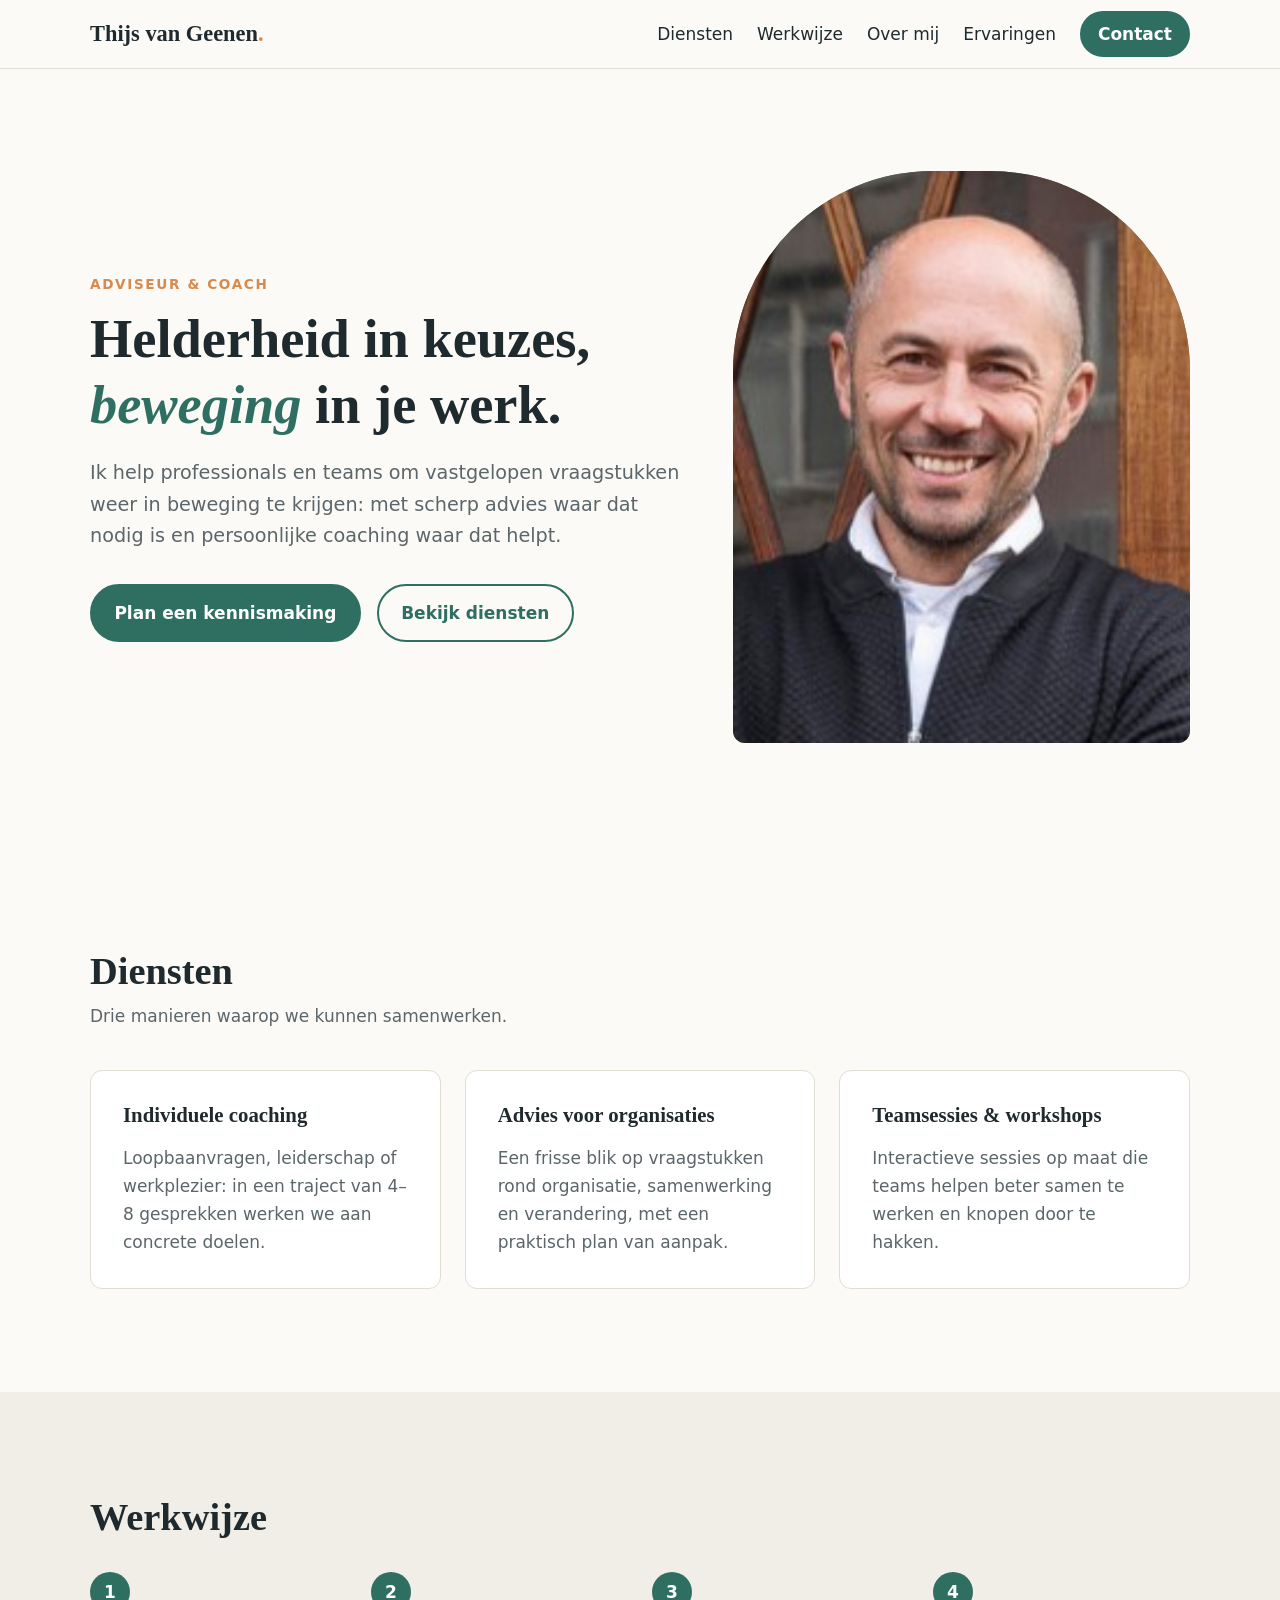
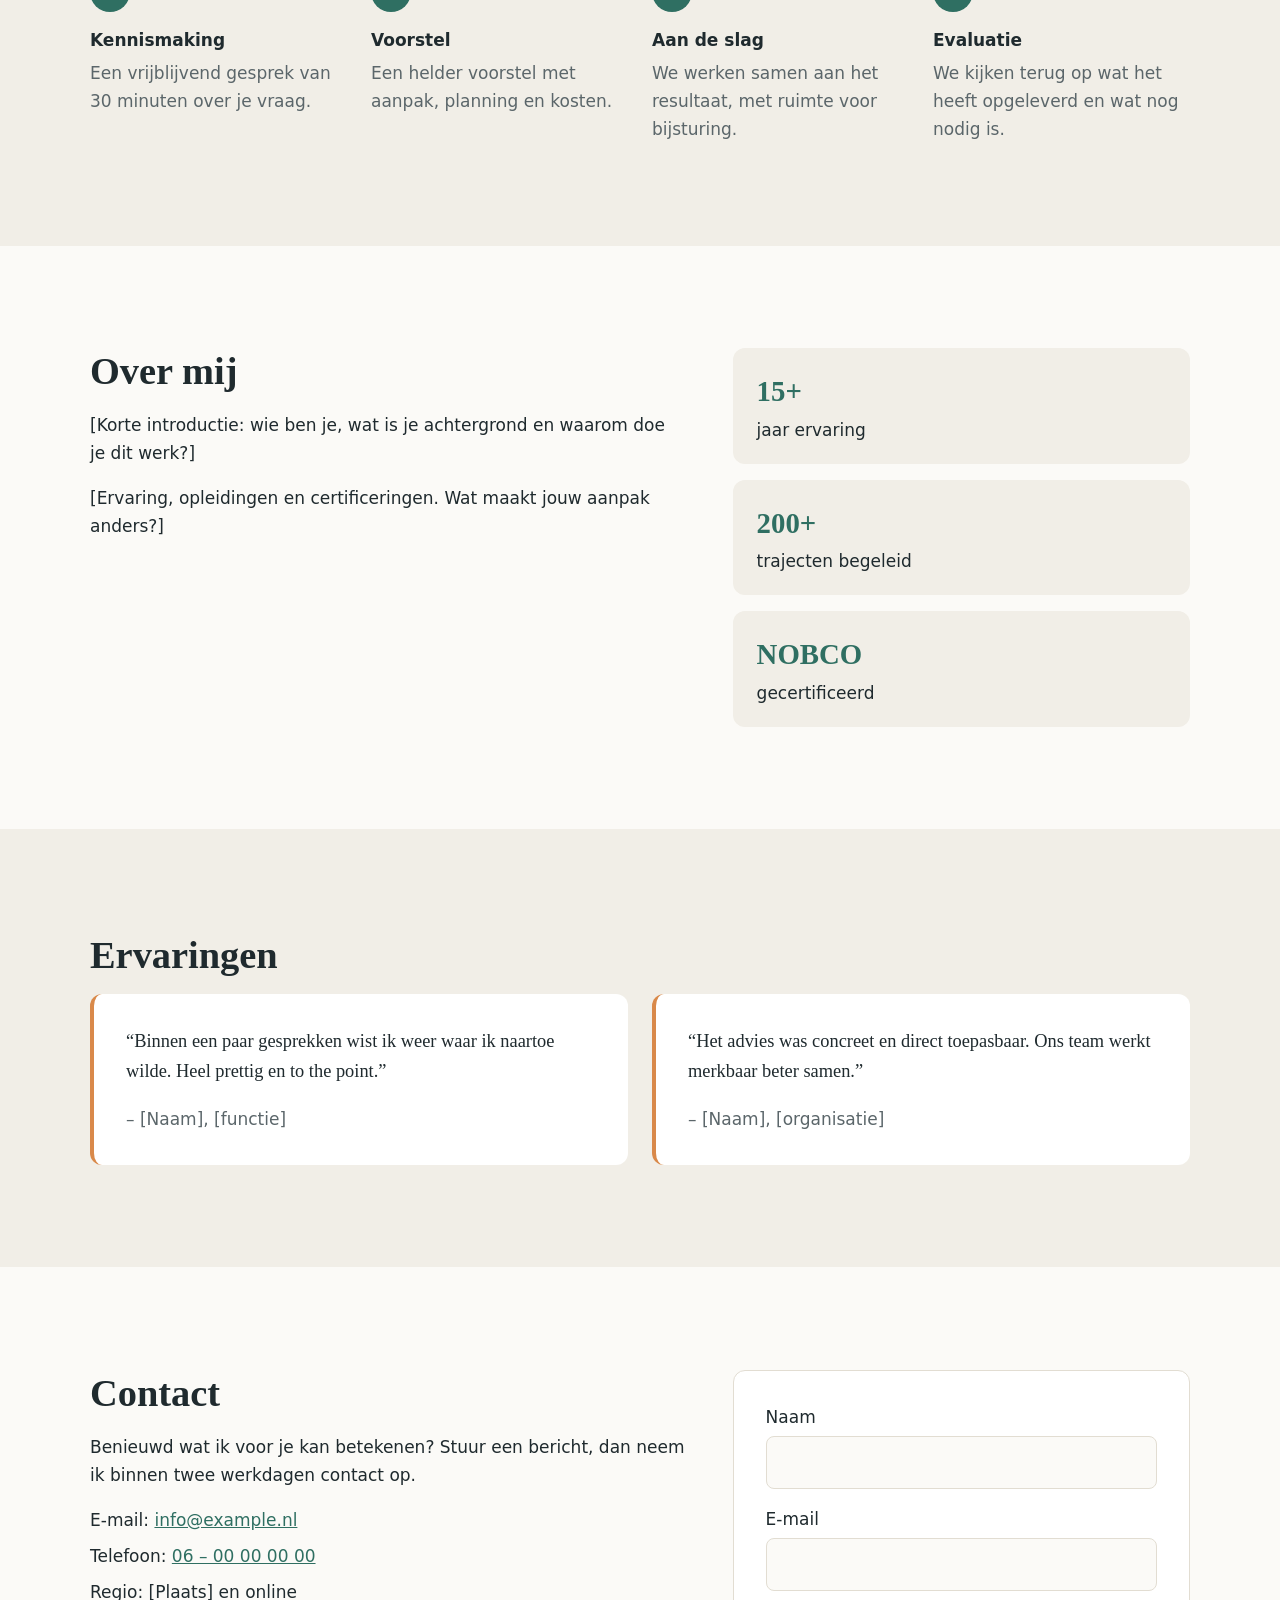
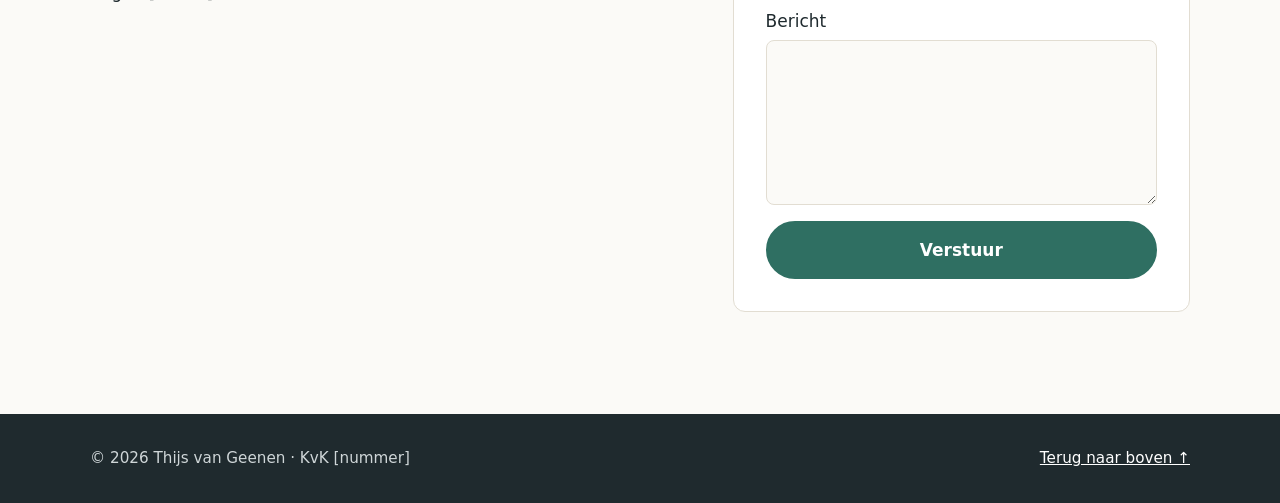
==== index.html @ 961d1c09 "Replace [Naam] placeholder with Thijs van Geenen Co-Authored-By: Claude Opus 5.5 <noreply@anthropic." ====
<!doctype html>
<html lang="nl">
<head>
  <meta charset="utf-8">
  <meta name="viewport" content="width=device-width, initial-scale=1">
  <title>Thijs van Geenen – Adviseur &amp; Coach</title>
  <meta name="description" content="Zelfstandig adviseur en coach. Helder advies en persoonlijke begeleiding voor professionals en organisaties.">
  <link rel="icon" href="assets/img/favicon.svg" type="image/svg+xml">
  <link rel="stylesheet" href="assets/css/style.css">
</head>
<body>
  <a class="skip-link" href="#main">Naar inhoud</a>

  <header class="site-header">
    <div class="container nav">
      <a class="logo" href="#top">Thijs van Geenen<span>.</span></a>
      <button class="nav-toggle" aria-expanded="false" aria-controls="menu" aria-label="Menu openen">
        <span></span><span></span><span></span>
      </button>
      <nav id="menu" class="menu" aria-label="Hoofdmenu">
        <a href="#diensten">Diensten</a>
        <a href="#werkwijze">Werkwijze</a>
        <a href="#over">Over mij</a>
        <a href="#ervaringen">Ervaringen</a>
        <a class="btn btn-small" href="#contact">Contact</a>
      </nav>
    </div>
  </header>

  <main id="main">
    <!-- HERO -->
    <section class="hero" id="top">
      <div class="container hero-grid">
        <div>
          <p class="eyebrow">Adviseur &amp; coach</p>
          <h1>Helderheid in keuzes, <em>beweging</em> in je werk.</h1>
          <p class="lead">Ik help professionals en teams om vastgelopen vraagstukken weer in beweging te krijgen: met scherp advies waar dat nodig is en persoonlijke coaching waar dat helpt.</p>
          <div class="actions">
            <a class="btn" href="#contact">Plan een kennismaking</a>
            <a class="btn btn-ghost" href="#diensten">Bekijk diensten</a>
          </div>
        </div>
        <div class="hero-visual">
          <img class="portrait" src="assets/img/portret.png" alt="Portretfoto van Thijs van Geenen" width="248" height="248">
        </div>
      </div>
    </section>

    <!-- DIENSTEN -->
    <section class="section" id="diensten">
      <div class="container">
        <h2>Diensten</h2>
        <p class="section-intro">Drie manieren waarop we kunnen samenwerken.</p>
        <div class="cards">
          <article class="card">
            <h3>Individuele coaching</h3>
            <p>Loopbaanvragen, leiderschap of werkplezier: in een traject van 4–8 gesprekken werken we aan concrete doelen.</p>
          </article>
          <article class="card">
            <h3>Advies voor organisaties</h3>
            <p>Een frisse blik op vraagstukken rond organisatie, samenwerking en verandering, met een praktisch plan van aanpak.</p>
          </article>
          <article class="card">
            <h3>Teamsessies &amp; workshops</h3>
            <p>Interactieve sessies op maat die teams helpen beter samen te werken en knopen door te hakken.</p>
          </article>
        </div>
      </div>
    </section>

    <!-- WERKWIJZE -->
    <section class="section section-alt" id="werkwijze">
      <div class="container">
        <h2>Werkwijze</h2>
        <ol class="steps">
          <li><strong>Kennismaking</strong><span>Een vrijblijvend gesprek van 30 minuten over je vraag.</span></li>
          <li><strong>Voorstel</strong><span>Een helder voorstel met aanpak, planning en kosten.</span></li>
          <li><strong>Aan de slag</strong><span>We werken samen aan het resultaat, met ruimte voor bijsturing.</span></li>
          <li><strong>Evaluatie</strong><span>We kijken terug op wat het heeft opgeleverd en wat nog nodig is.</span></li>
        </ol>
      </div>
    </section>

    <!-- OVER MIJ -->
    <section class="section" id="over">
      <div class="container two-col">
        <div>
          <h2>Over mij</h2>
          <p>[Korte introductie: wie ben je, wat is je achtergrond en waarom doe je dit werk?]</p>
          <p>[Ervaring, opleidingen en certificeringen. Wat maakt jouw aanpak anders?]</p>
        </div>
        <ul class="facts">
          <li><strong>15+</strong> jaar ervaring</li>
          <li><strong>200+</strong> trajecten begeleid</li>
          <li><strong>NOBCO</strong> gecertificeerd</li>
        </ul>
      </div>
    </section>

    <!-- ERVARINGEN -->
    <section class="section section-alt" id="ervaringen">
      <div class="container">
        <h2>Ervaringen</h2>
        <div class="cards">
          <blockquote class="quote">
            <p>“Binnen een paar gesprekken wist ik weer waar ik naartoe wilde. Heel prettig en to the point.”</p>
            <cite>– [Naam], [functie]</cite>
          </blockquote>
          <blockquote class="quote">
            <p>“Het advies was concreet en direct toepasbaar. Ons team werkt merkbaar beter samen.”</p>
            <cite>– [Naam], [organisatie]</cite>
          </blockquote>
        </div>
      </div>
    </section>

    <!-- CONTACT -->
    <section class="section" id="contact">
      <div class="container two-col">
        <div>
          <h2>Contact</h2>
          <p>Benieuwd wat ik voor je kan betekenen? Stuur een bericht, dan neem ik binnen twee werkdagen contact op.</p>
          <ul class="contact-list">
            <li>E-mail: <a href="mailto:info@example.nl">info@example.nl</a></li>
            <li>Telefoon: <a href="tel:+31600000000">06 – 00 00 00 00</a></li>
            <li>Regio: [Plaats] en online</li>
          </ul>
        </div>
        <!-- Formulier opent de mailclient; later te vervangen door bv. Formspree/Netlify Forms -->
        <form class="contact-form" id="contact-form" data-mailto="info@example.nl">
          <label>Naam <input name="naam" required autocomplete="name"></label>
          <label>E-mail <input name="email" type="email" required autocomplete="email"></label>
          <label>Bericht <textarea name="bericht" rows="5" required></textarea></label>
          <button class="btn" type="submit">Verstuur</button>
        </form>
      </div>
    </section>
  </main>

  <footer class="site-footer">
    <div class="container footer-inner">
      <p>&copy; <span id="year"></span> Thijs van Geenen · KvK [nummer]</p>
      <a href="#top">Terug naar boven ↑</a>
    </div>
  </footer>

  <script src="assets/js/main.js" defer></script>
</body>
</html>
---- assets/css/style.css ----
/* ==========================================================================
   Basisstijl – pas kleuren en fonts aan via de variabelen hieronder
   ========================================================================== */
:root {
  --color-bg: #fbfaf7;
  --color-bg-alt: #f1eee7;
  --color-text: #1f2a2e;
  --color-muted: #5b666a;
  --color-primary: #2f6f62;
  --color-primary-dark: #22524a;
  --color-accent: #d9894a;
  --color-border: #e2ddd2;

  --font-body: system-ui, -apple-system, "Segoe UI", Roboto, sans-serif;
  --font-heading: Georgia, "Times New Roman", serif;

  --radius: 12px;
  --container: 1100px;
  --space: clamp(4rem, 8vw, 6.5rem);
}

*, *::before, *::after { box-sizing: border-box; }

html { scroll-behavior: smooth; scroll-padding-top: 5rem; }

body {
  margin: 0;
  font-family: var(--font-body);
  font-size: 1.0625rem;
  line-height: 1.65;
  color: var(--color-text);
  background: var(--color-bg);
}

img { max-width: 100%; display: block; }
a { color: var(--color-primary); }

h1, h2, h3 { font-family: var(--font-heading); line-height: 1.2; margin: 0 0 1rem; }
h1 { font-size: clamp(2.2rem, 5vw, 3.4rem); }
h2 { font-size: clamp(1.8rem, 3.5vw, 2.4rem); }
h3 { font-size: 1.3rem; }

.container { width: min(100% - 2rem, var(--container)); margin-inline: auto; }

.skip-link { position: absolute; left: -999px; }
.skip-link:focus { left: 1rem; top: 1rem; z-index: 100; background: #fff; padding: .5rem 1rem; }

/* Buttons */
.btn {
  display: inline-block;
  padding: .8rem 1.4rem;
  border-radius: 999px;
  border: 2px solid var(--color-primary);
  background: var(--color-primary);
  color: #fff;
  font: inherit;
  font-weight: 600;
  text-decoration: none;
  cursor: pointer;
  transition: background .2s, color .2s;
}
.btn:hover { background: var(--color-primary-dark); border-color: var(--color-primary-dark); }
.btn-ghost { background: transparent; color: var(--color-primary); }
.btn-ghost:hover { color: #fff; }
.btn-small { padding: .45rem 1rem; }

/* Header */
.site-header {
  position: sticky; top: 0; z-index: 50;
  background: rgb(251 250 247 / .92);
  backdrop-filter: blur(8px);
  border-bottom: 1px solid var(--color-border);
}
.nav { display: flex; align-items: center; justify-content: space-between; min-height: 4.25rem; }
.logo { font-family: var(--font-heading); font-size: 1.4rem; font-weight: 700; color: var(--color-text); text-decoration: none; }
.logo span { color: var(--color-accent); }
.menu { display: flex; gap: 1.5rem; align-items: center; }
.menu a:not(.btn) { color: var(--color-text); text-decoration: none; font-weight: 500; }
.menu a:not(.btn):hover { color: var(--color-primary); }

.nav-toggle { display: none; background: none; border: 0; padding: .5rem; cursor: pointer; }
.nav-toggle span { display: block; width: 24px; height: 2px; margin: 5px 0; background: var(--color-text); }

@media (max-width: 760px) {
  .nav-toggle { display: block; }
  .menu {
    display: none;
    position: absolute; top: 100%; left: 0; right: 0;
    flex-direction: column; align-items: flex-start;
    padding: 1rem; background: var(--color-bg);
    border-bottom: 1px solid var(--color-border);
  }
  .menu.open { display: flex; }
}

/* Hero */
.hero { padding: var(--space) 0; }
.hero-grid { display: grid; grid-template-columns: 1.3fr 1fr; gap: 3rem; align-items: center; }
.hero h1 em { color: var(--color-primary); font-style: italic; }
.eyebrow { text-transform: uppercase; letter-spacing: .12em; font-size: .85rem; font-weight: 600; color: var(--color-accent); margin: 0 0 .75rem; }
.lead { font-size: 1.2rem; color: var(--color-muted); max-width: 38rem; }
.actions { display: flex; flex-wrap: wrap; gap: 1rem; margin-top: 2rem; }
.portrait {
  width: 100%; height: auto;
  aspect-ratio: 4 / 5;
  object-fit: cover; object-position: center 30%;
  border-radius: 200px 200px var(--radius) var(--radius);
  background: linear-gradient(160deg, var(--color-primary), var(--color-accent));
}
@media (max-width: 760px) {
  .hero-grid { grid-template-columns: 1fr; }
  .hero-visual { max-width: 280px; }
}

/* Secties */
.section { padding: var(--space) 0; }
.section-alt { background: var(--color-bg-alt); }
.section-intro { color: var(--color-muted); margin-top: -.5rem; margin-bottom: 2.5rem; }

.cards { display: grid; grid-template-columns: repeat(auto-fit, minmax(260px, 1fr)); gap: 1.5rem; }
.card {
  background: #fff; padding: 2rem; border-radius: var(--radius);
  border: 1px solid var(--color-border);
}
.card p { color: var(--color-muted); margin: 0; }

.steps { list-style: none; padding: 0; margin: 2rem 0 0; display: grid; grid-template-columns: repeat(auto-fit, minmax(220px, 1fr)); gap: 1.5rem; counter-reset: step; }
.steps li { counter-increment: step; display: flex; flex-direction: column; gap: .35rem; }
.steps li::before {
  content: counter(step);
  width: 2.5rem; height: 2.5rem; border-radius: 50%;
  display: grid; place-items: center;
  background: var(--color-primary); color: #fff; font-weight: 700; margin-bottom: .5rem;
}
.steps span { color: var(--color-muted); }

.two-col { display: grid; grid-template-columns: 1.3fr 1fr; gap: 3rem; align-items: start; }
@media (max-width: 760px) { .two-col { grid-template-columns: 1fr; } }

.facts { list-style: none; padding: 0; margin: 0; display: grid; gap: 1rem; }
.facts li { background: var(--color-bg-alt); padding: 1.25rem 1.5rem; border-radius: var(--radius); }
.facts strong { display: block; font-family: var(--font-heading); font-size: 1.8rem; color: var(--color-primary); }

.quote { margin: 0; background: #fff; padding: 2rem; border-radius: var(--radius); border-left: 4px solid var(--color-accent); }
.quote p { font-family: var(--font-heading); font-size: 1.15rem; margin-top: 0; }
.quote cite { color: var(--color-muted); font-style: normal; }

/* Contact */
.contact-list { list-style: none; padding: 0; }
.contact-list li { margin-bottom: .5rem; }
.contact-form { display: grid; gap: 1rem; background: #fff; padding: 2rem; border-radius: var(--radius); border: 1px solid var(--color-border); }
.contact-form label { display: grid; gap: .35rem; font-weight: 500; }
.contact-form input, .contact-form textarea {
  font: inherit; padding: .7rem .9rem;
  border: 1px solid var(--color-border); border-radius: 8px; background: var(--color-bg);
}
.contact-form input:focus, .contact-form textarea:focus { outline: 2px solid var(--color-primary); outline-offset: 1px; }

/* Footer */
.site-footer { background: var(--color-text); color: #cfd6d8; padding: 2rem 0; font-size: .95rem; }
.site-footer a { color: #fff; }
.footer-inner { display: flex; justify-content: space-between; flex-wrap: wrap; gap: 1rem; }
.footer-inner p { margin: 0; }
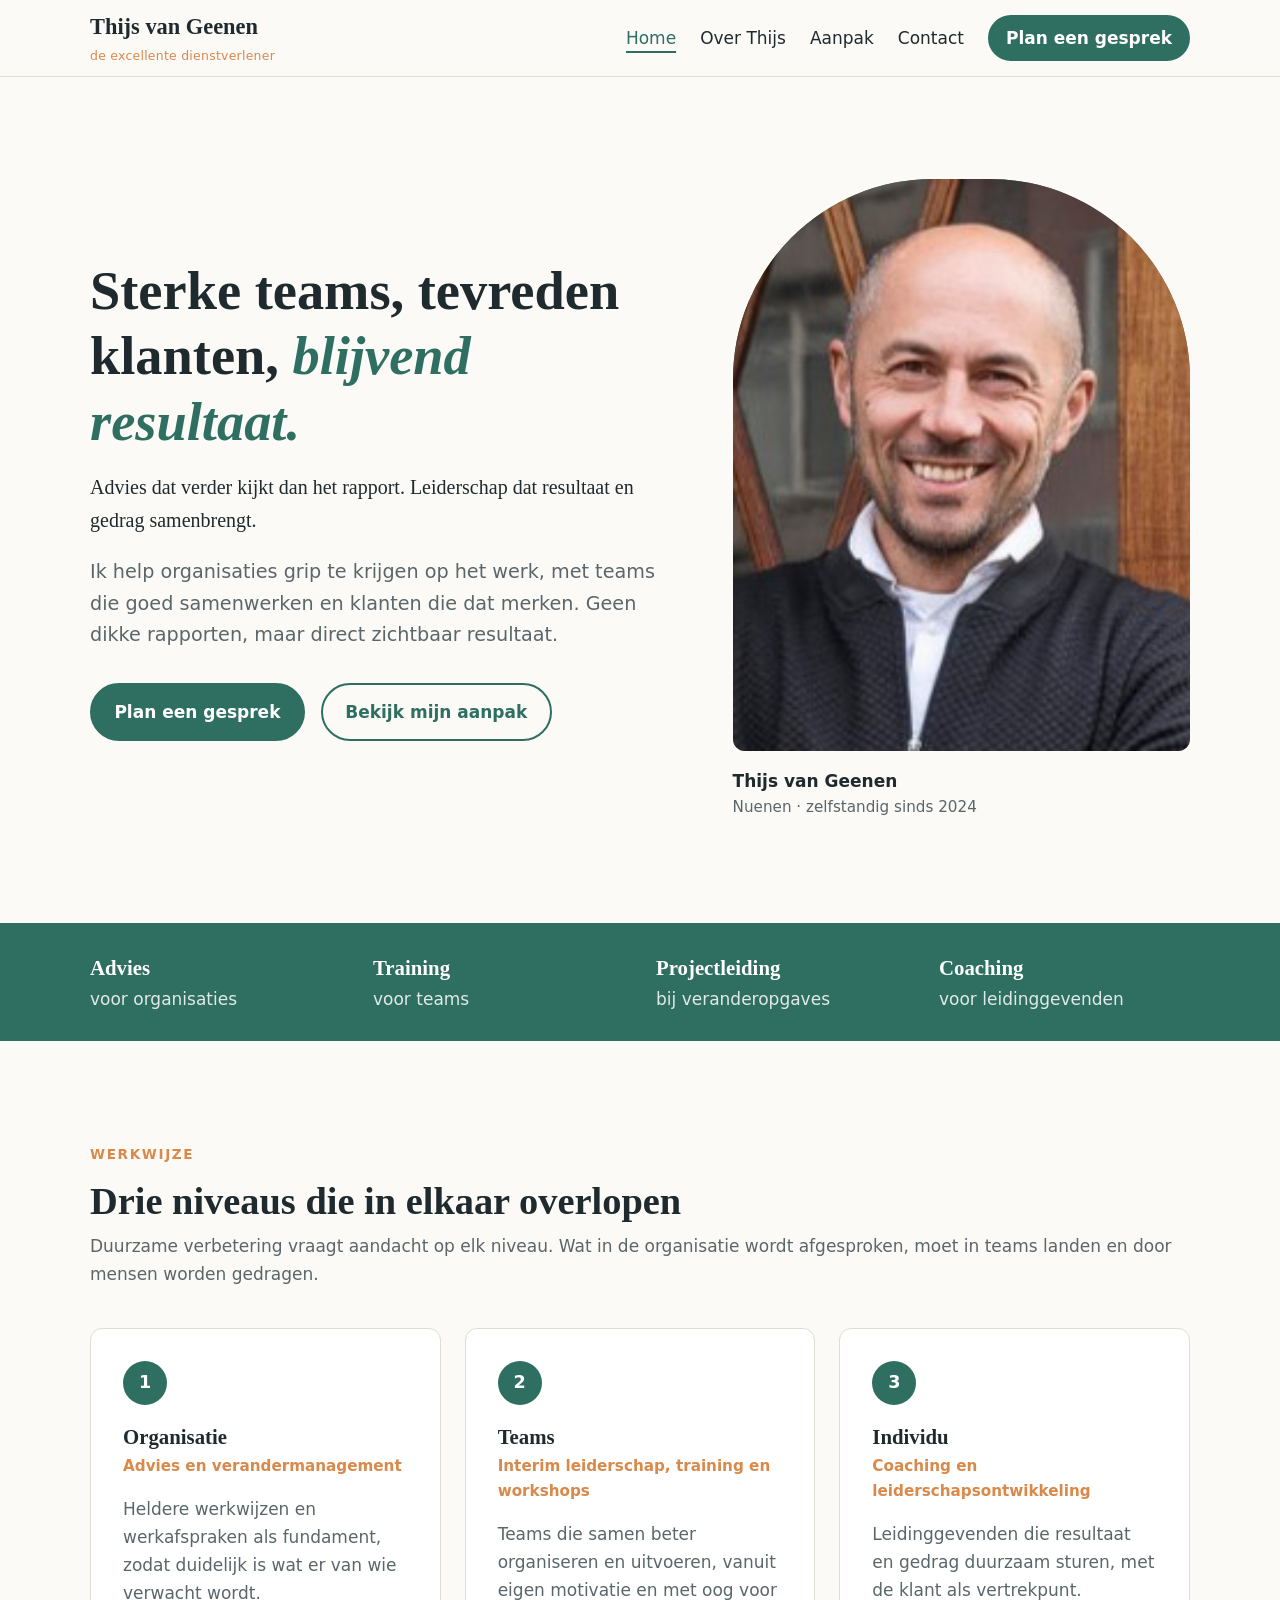
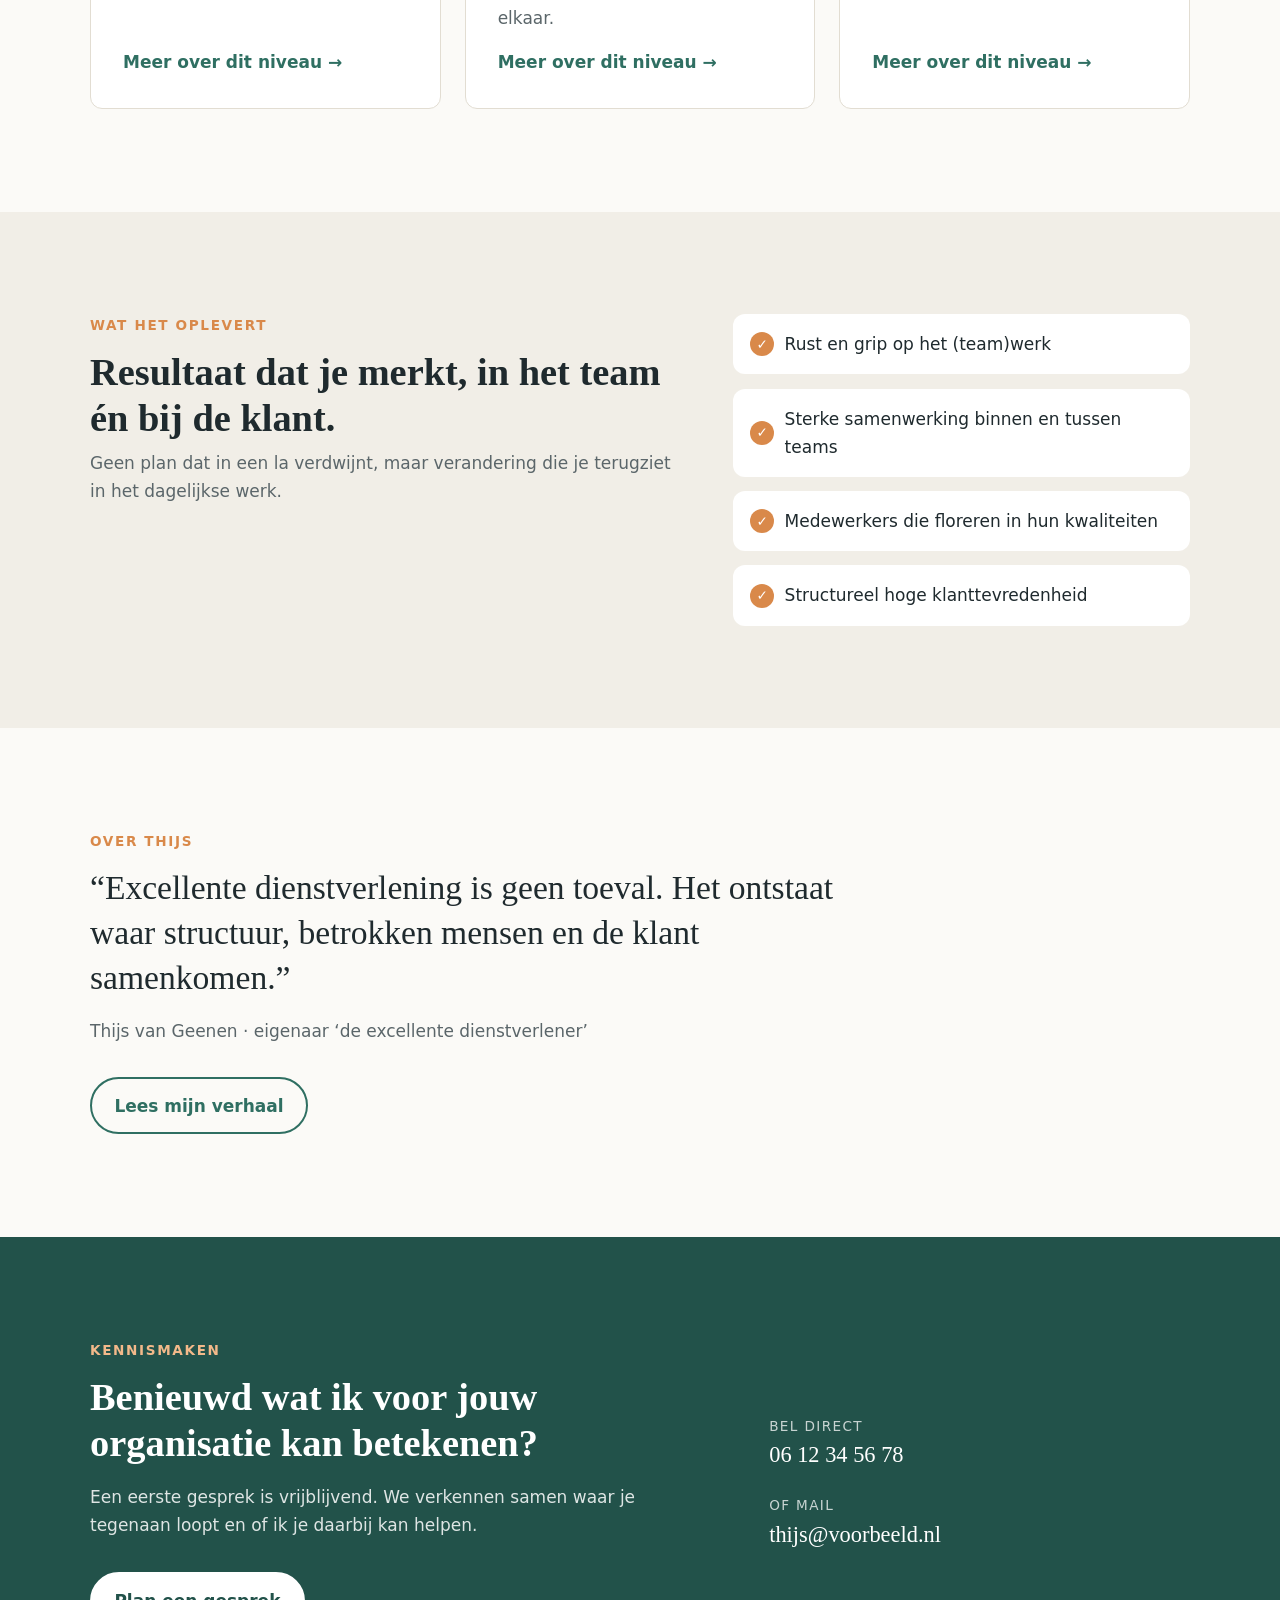
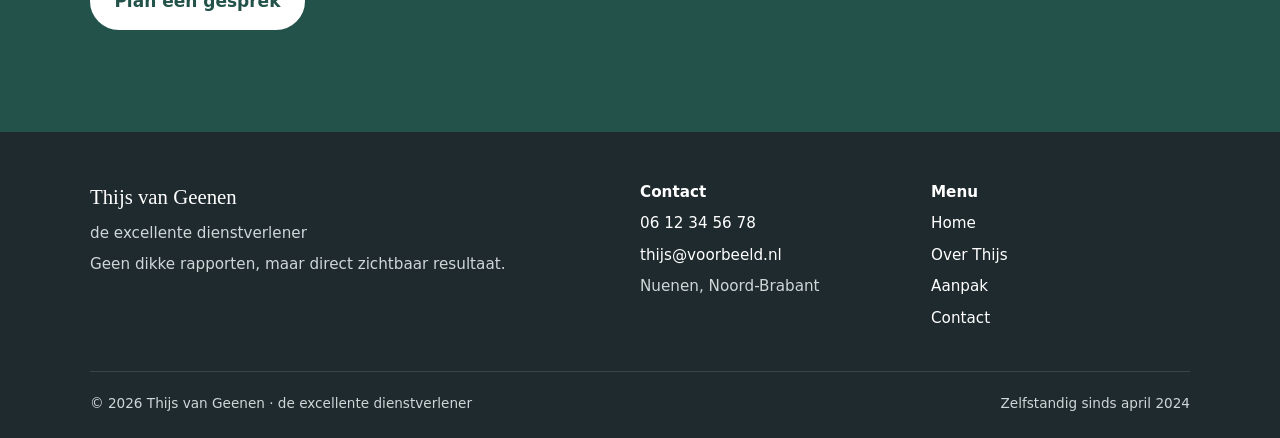
==== commit 923ce84c: "Site uitbreiden naar vier pagina's met inhoud van Thijs van Geenen Home, Over Thijs, Aanpak en Conta" ====
--- a/index.html
+++ b/index.html
@@ -3,144 +3,166 @@
 <head>
   <meta charset="utf-8">
   <meta name="viewport" content="width=device-width, initial-scale=1">
-  <title>Thijs van Geenen – Adviseur &amp; Coach</title>
-  <meta name="description" content="Zelfstandig adviseur en coach. Helder advies en persoonlijke begeleiding voor professionals en organisaties.">
+  <title>Thijs van Geenen | de excellente dienstverlener</title>
+  <meta name="description" content="Thijs van Geenen, de excellente dienstverlener: advies, training, projectleiding en coaching voor sterke teams en tevreden klanten. Nuenen.">
   <link rel="icon" href="assets/img/favicon.svg" type="image/svg+xml">
   <link rel="stylesheet" href="assets/css/style.css">
 </head>
 <body>
-  <a class="skip-link" href="#main">Naar inhoud</a>
+  <a class="skip-link" href="#inhoud">Naar de inhoud</a>
 
   <header class="site-header">
     <div class="container nav">
-      <a class="logo" href="#top">Thijs van Geenen<span>.</span></a>
+      <a class="logo" href="">Thijs van Geenen<small>de excellente dienstverlener</small></a>
       <button class="nav-toggle" aria-expanded="false" aria-controls="menu" aria-label="Menu openen">
         <span></span><span></span><span></span>
       </button>
       <nav id="menu" class="menu" aria-label="Hoofdmenu">
-        <a href="#diensten">Diensten</a>
-        <a href="#werkwijze">Werkwijze</a>
-        <a href="#over">Over mij</a>
-        <a href="#ervaringen">Ervaringen</a>
-        <a class="btn btn-small" href="#contact">Contact</a>
+        <a href="" aria-current="page">Home</a>
+        <a href="over-thijs/">Over Thijs</a>
+        <a href="aanpak/">Aanpak</a>
+        <a href="contact/">Contact</a>
+        <a class="btn btn-small" href="contact/">Plan een gesprek</a>
       </nav>
     </div>
   </header>
 
-  <main id="main">
-    <!-- HERO -->
-    <section class="hero" id="top">
+  <main id="inhoud">
+    <section class="hero">
       <div class="container hero-grid">
         <div>
-          <p class="eyebrow">Adviseur &amp; coach</p>
-          <h1>Helderheid in keuzes, <em>beweging</em> in je werk.</h1>
-          <p class="lead">Ik help professionals en teams om vastgelopen vraagstukken weer in beweging te krijgen: met scherp advies waar dat nodig is en persoonlijke coaching waar dat helpt.</p>
+          <h1>Sterke teams, tevreden klanten, <em>blijvend resultaat.</em></h1>
+          <p class="hero-sub">Advies dat verder kijkt dan het rapport. Leiderschap dat resultaat en gedrag samenbrengt.</p>
+          <p class="lead">Ik help organisaties grip te krijgen op het werk, met teams die goed samenwerken en klanten die dat merken. Geen dikke rapporten, maar direct zichtbaar resultaat.</p>
           <div class="actions">
-            <a class="btn" href="#contact">Plan een kennismaking</a>
-            <a class="btn btn-ghost" href="#diensten">Bekijk diensten</a>
+            <a class="btn" href="contact/">Plan een gesprek</a>
+            <a class="btn btn-ghost" href="aanpak/">Bekijk mijn aanpak</a>
           </div>
         </div>
-        <div class="hero-visual">
+        <figure class="hero-visual">
           <img class="portrait" src="assets/img/portret.png" alt="Portretfoto van Thijs van Geenen" width="248" height="248">
-        </div>
+          <figcaption><strong>Thijs van Geenen</strong><span>Nuenen · zelfstandig sinds 2024</span></figcaption>
+        </figure>
       </div>
     </section>
 
-    <!-- DIENSTEN -->
-    <section class="section" id="diensten">
-      <div class="container">
-        <h2>Diensten</h2>
-        <p class="section-intro">Drie manieren waarop we kunnen samenwerken.</p>
-        <div class="cards">
-          <article class="card">
-            <h3>Individuele coaching</h3>
-            <p>Loopbaanvragen, leiderschap of werkplezier: in een traject van 4–8 gesprekken werken we aan concrete doelen.</p>
-          </article>
-          <article class="card">
-            <h3>Advies voor organisaties</h3>
-            <p>Een frisse blik op vraagstukken rond organisatie, samenwerking en verandering, met een praktisch plan van aanpak.</p>
-          </article>
-          <article class="card">
-            <h3>Teamsessies &amp; workshops</h3>
-            <p>Interactieve sessies op maat die teams helpen beter samen te werken en knopen door te hakken.</p>
-          </article>
-        </div>
-      </div>
+    <section class="services-strip" aria-label="Diensten">
+      <ul class="container services">
+        <li><strong>Advies</strong><span>voor organisaties</span></li>
+        <li><strong>Training</strong><span>voor teams</span></li>
+        <li><strong>Projectleiding</strong><span>bij veranderopgaves</span></li>
+        <li><strong>Coaching</strong><span>voor leidinggevenden</span></li>
+      </ul>
     </section>
 
-    <!-- WERKWIJZE -->
-    <section class="section section-alt" id="werkwijze">
+    <section class="section">
       <div class="container">
-        <h2>Werkwijze</h2>
-        <ol class="steps">
-          <li><strong>Kennismaking</strong><span>Een vrijblijvend gesprek van 30 minuten over je vraag.</span></li>
-          <li><strong>Voorstel</strong><span>Een helder voorstel met aanpak, planning en kosten.</span></li>
-          <li><strong>Aan de slag</strong><span>We werken samen aan het resultaat, met ruimte voor bijsturing.</span></li>
-          <li><strong>Evaluatie</strong><span>We kijken terug op wat het heeft opgeleverd en wat nog nodig is.</span></li>
+        <p class="eyebrow">Werkwijze</p>
+        <h2>Drie niveaus die in elkaar overlopen</h2>
+        <p class="section-intro">Duurzame verbetering vraagt aandacht op elk niveau. Wat in de organisatie wordt afgesproken, moet in teams landen en door mensen worden gedragen.</p>
+        <ol class="levels">
+          <li>
+            <a class="level-card" href="aanpak/#niveau-1">
+              <span class="level-num">1</span>
+              <h3>Organisatie</h3>
+              <p class="level-sub">Advies en verandermanagement</p>
+              <p>Heldere werkwijzen en werkafspraken als fundament, zodat duidelijk is wat er van wie verwacht wordt.</p>
+              <span class="more">Meer over dit niveau →</span>
+            </a>
+          </li>
+          <li>
+            <a class="level-card" href="aanpak/#niveau-2">
+              <span class="level-num">2</span>
+              <h3>Teams</h3>
+              <p class="level-sub">Interim leiderschap, training en workshops</p>
+              <p>Teams die samen beter organiseren en uitvoeren, vanuit eigen motivatie en met oog voor elkaar.</p>
+              <span class="more">Meer over dit niveau →</span>
+            </a>
+          </li>
+          <li>
+            <a class="level-card" href="aanpak/#niveau-3">
+              <span class="level-num">3</span>
+              <h3>Individu</h3>
+              <p class="level-sub">Coaching en leiderschapsontwikkeling</p>
+              <p>Leidinggevenden die resultaat en gedrag duurzaam sturen, met de klant als vertrekpunt.</p>
+              <span class="more">Meer over dit niveau →</span>
+            </a>
+          </li>
         </ol>
       </div>
     </section>
 
-    <!-- OVER MIJ -->
-    <section class="section" id="over">
+    <section class="section section-alt">
       <div class="container two-col">
         <div>
-          <h2>Over mij</h2>
-          <p>[Korte introductie: wie ben je, wat is je achtergrond en waarom doe je dit werk?]</p>
-          <p>[Ervaring, opleidingen en certificeringen. Wat maakt jouw aanpak anders?]</p>
+          <p class="eyebrow">Wat het oplevert</p>
+          <h2>Resultaat dat je merkt, in het team én bij de klant.</h2>
+          <p class="section-intro">Geen plan dat in een la verdwijnt, maar verandering die je terugziet in het dagelijkse werk.</p>
         </div>
-        <ul class="facts">
-          <li><strong>15+</strong> jaar ervaring</li>
-          <li><strong>200+</strong> trajecten begeleid</li>
-          <li><strong>NOBCO</strong> gecertificeerd</li>
+        <ul class="checklist">
+          <li>Rust en grip op het (team)werk</li>
+          <li>Sterke samenwerking binnen en tussen teams</li>
+          <li>Medewerkers die floreren in hun kwaliteiten</li>
+          <li>Structureel hoge klanttevredenheid</li>
         </ul>
       </div>
     </section>
 
-    <!-- ERVARINGEN -->
-    <section class="section section-alt" id="ervaringen">
+    <section class="section">
       <div class="container">
-        <h2>Ervaringen</h2>
-        <div class="cards">
-          <blockquote class="quote">
-            <p>“Binnen een paar gesprekken wist ik weer waar ik naartoe wilde. Heel prettig en to the point.”</p>
-            <cite>– [Naam], [functie]</cite>
-          </blockquote>
-          <blockquote class="quote">
-            <p>“Het advies was concreet en direct toepasbaar. Ons team werkt merkbaar beter samen.”</p>
-            <cite>– [Naam], [organisatie]</cite>
-          </blockquote>
-        </div>
+        <p class="eyebrow">Over Thijs</p>
+        <blockquote class="big-quote">
+          <p>“Excellente dienstverlening is geen toeval. Het ontstaat waar structuur, betrokken mensen en de klant samenkomen.”</p>
+          <cite>Thijs van Geenen · eigenaar ‘de excellente dienstverlener’</cite>
+        </blockquote>
+        <a class="btn btn-ghost" href="over-thijs/">Lees mijn verhaal</a>
       </div>
     </section>
 
-    <!-- CONTACT -->
-    <section class="section" id="contact">
-      <div class="container two-col">
+    <section class="section cta-band">
+      <div class="container cta-grid">
         <div>
-          <h2>Contact</h2>
-          <p>Benieuwd wat ik voor je kan betekenen? Stuur een bericht, dan neem ik binnen twee werkdagen contact op.</p>
-          <ul class="contact-list">
-            <li>E-mail: <a href="mailto:info@example.nl">info@example.nl</a></li>
-            <li>Telefoon: <a href="tel:+31600000000">06 – 00 00 00 00</a></li>
-            <li>Regio: [Plaats] en online</li>
-          </ul>
+          <p class="eyebrow">Kennismaken</p>
+          <h2>Benieuwd wat ik voor jouw organisatie kan betekenen?</h2>
+          <p>Een eerste gesprek is vrijblijvend. We verkennen samen waar je tegenaan loopt en of ik je daarbij kan helpen.</p>
+          <a class="btn btn-light" href="contact/">Plan een gesprek</a>
         </div>
-        <!-- Formulier opent de mailclient; later te vervangen door bv. Formspree/Netlify Forms -->
-        <form class="contact-form" id="contact-form" data-mailto="info@example.nl">
-          <label>Naam <input name="naam" required autocomplete="name"></label>
-          <label>E-mail <input name="email" type="email" required autocomplete="email"></label>
-          <label>Bericht <textarea name="bericht" rows="5" required></textarea></label>
-          <button class="btn" type="submit">Verstuur</button>
-        </form>
+        <ul class="cta-contact">
+          <li><span>Bel direct</span><a href="tel:+31612345678">06 12 34 56 78</a></li>
+          <li><span>Of mail</span><a href="mailto:thijs@voorbeeld.nl">thijs@voorbeeld.nl</a></li>
+        </ul>
       </div>
     </section>
   </main>
 
   <footer class="site-footer">
-    <div class="container footer-inner">
-      <p>&copy; <span id="year"></span> Thijs van Geenen · KvK [nummer]</p>
-      <a href="#top">Terug naar boven ↑</a>
+    <div class="container footer-grid">
+      <div>
+        <p class="footer-name">Thijs van Geenen</p>
+        <p>de excellente dienstverlener</p>
+        <p>Geen dikke rapporten, maar direct zichtbaar resultaat.</p>
+      </div>
+      <div>
+        <p class="footer-title">Contact</p>
+        <ul>
+          <li><a href="tel:+31612345678">06 12 34 56 78</a></li>
+          <li><a href="mailto:thijs@voorbeeld.nl">thijs@voorbeeld.nl</a></li>
+          <li>Nuenen, Noord-Brabant</li>
+        </ul>
+      </div>
+      <div>
+        <p class="footer-title">Menu</p>
+        <ul>
+          <li><a href="">Home</a></li>
+          <li><a href="over-thijs/">Over Thijs</a></li>
+          <li><a href="aanpak/">Aanpak</a></li>
+          <li><a href="contact/">Contact</a></li>
+        </ul>
+      </div>
+    </div>
+    <div class="container footer-bottom">
+      <p>&copy; <span id="year">2026</span> Thijs van Geenen · de excellente dienstverlener</p>
+      <p>Zelfstandig sinds april 2024</p>
     </div>
   </footer>
 
--- a/assets/css/style.css
+++ b/assets/css/style.css
@@ -71,12 +71,13 @@
   backdrop-filter: blur(8px);
   border-bottom: 1px solid var(--color-border);
 }
-.nav { display: flex; align-items: center; justify-content: space-between; min-height: 4.25rem; }
+.nav { display: flex; align-items: center; justify-content: space-between; min-height: 4.75rem; }
 .logo { font-family: var(--font-heading); font-size: 1.4rem; font-weight: 700; color: var(--color-text); text-decoration: none; }
-.logo span { color: var(--color-accent); }
+.logo small { display: block; font-family: var(--font-body); font-size: .78rem; font-weight: 500; color: var(--color-accent); letter-spacing: .02em; }
 .menu { display: flex; gap: 1.5rem; align-items: center; }
 .menu a:not(.btn) { color: var(--color-text); text-decoration: none; font-weight: 500; }
-.menu a:not(.btn):hover { color: var(--color-primary); }
+.menu a:not(.btn):hover, .menu a[aria-current="page"] { color: var(--color-primary); }
+.menu a[aria-current="page"] { text-decoration: underline; text-underline-offset: .4em; text-decoration-thickness: 2px; }
 
 .nav-toggle { display: none; background: none; border: 0; padding: .5rem; cursor: pointer; }
 .nav-toggle span { display: block; width: 24px; height: 2px; margin: 5px 0; background: var(--color-text); }
@@ -156,8 +157,106 @@
 }
 .contact-form input:focus, .contact-form textarea:focus { outline: 2px solid var(--color-primary); outline-offset: 1px; }
 
+/* Hero extra's */
+.hero-sub { font-family: var(--font-heading); font-size: 1.25rem; color: var(--color-text); margin: 0 0 1rem; }
+.hero-visual { margin: 0; }
+.hero-visual figcaption { margin-top: 1rem; display: grid; }
+.hero-visual figcaption span { color: var(--color-muted); font-size: .95rem; }
+.page-hero { padding: calc(var(--space) * .8) 0; }
+.page-hero .quote { margin-top: 2rem; }
+
+/* Dienstenstrook */
+.services-strip { background: var(--color-primary); color: #fff; padding: 1.75rem 0; }
+.services { list-style: none; margin-block: 0; padding: 0; display: grid; grid-template-columns: repeat(auto-fit, minmax(180px, 1fr)); gap: 1rem 2rem; }
+.services li { display: grid; }
+.services strong { font-family: var(--font-heading); font-size: 1.3rem; }
+.services span { opacity: .85; }
+
+/* Drie niveaus */
+.levels { list-style: none; padding: 0; margin: 0; display: grid; grid-template-columns: repeat(auto-fit, minmax(260px, 1fr)); gap: 1.5rem; }
+.level-card {
+  display: flex; flex-direction: column; height: 100%;
+  background: #fff; padding: 2rem; border-radius: var(--radius);
+  border: 1px solid var(--color-border); color: inherit; text-decoration: none;
+  transition: transform .2s, box-shadow .2s, border-color .2s;
+}
+.level-card:hover { transform: translateY(-3px); box-shadow: 0 12px 30px rgb(31 42 46 / .08); border-color: var(--color-primary); }
+.level-card h3 { margin-bottom: .25rem; }
+.level-card p { color: var(--color-muted); margin: 0 0 1rem; }
+.level-card .level-sub { color: var(--color-accent); font-weight: 600; font-size: .95rem; }
+.level-card .more { margin-top: auto; color: var(--color-primary); font-weight: 600; }
+.level-num {
+  width: 2.75rem; height: 2.75rem; border-radius: 50%; flex: none;
+  display: grid; place-items: center; margin-bottom: 1.25rem;
+  background: var(--color-primary); color: #fff; font-weight: 700; font-size: 1.1rem;
+}
+
+/* Wat het oplevert */
+.checklist { list-style: none; padding: 0; margin: 0; display: grid; gap: .9rem; }
+.checklist li { background: #fff; padding: 1rem 1.25rem 1rem 3.25rem; border-radius: var(--radius); position: relative; font-weight: 500; }
+.checklist li::before {
+  content: "✓"; position: absolute; left: 1.1rem; top: 50%; translate: 0 -50%;
+  width: 1.5rem; height: 1.5rem; border-radius: 50%; display: grid; place-items: center;
+  background: var(--color-accent); color: #fff; font-size: .85rem; font-weight: 700;
+}
+
+/* Quote */
+.big-quote { margin: 0 0 2rem; max-width: 48rem; }
+.big-quote p { font-family: var(--font-heading); font-size: clamp(1.5rem, 3vw, 2.1rem); line-height: 1.35; margin: 0 0 1rem; }
+.big-quote cite { color: var(--color-muted); font-style: normal; }
+
+/* CTA-blok */
+.cta-band { background: var(--color-primary-dark); color: #fff; }
+.cta-band .eyebrow { color: #f3b98a; }
+.cta-band p { color: rgb(255 255 255 / .85); max-width: 36rem; }
+.cta-grid { display: grid; grid-template-columns: 1.5fr 1fr; gap: 3rem; align-items: center; }
+.btn-light { background: #fff; color: var(--color-primary-dark); border-color: #fff; margin-top: 1rem; }
+.btn-light:hover { background: var(--color-bg-alt); border-color: var(--color-bg-alt); }
+.cta-contact { list-style: none; padding: 0; margin: 0; display: grid; gap: 1.25rem; }
+.cta-contact span { display: block; font-size: .85rem; text-transform: uppercase; letter-spacing: .1em; opacity: .75; }
+.cta-contact a { color: #fff; font-family: var(--font-heading); font-size: 1.4rem; text-decoration: none; }
+.cta-contact a:hover { text-decoration: underline; }
+@media (max-width: 760px) { .cta-grid { grid-template-columns: 1fr; } }
+
+/* Lopende tekst */
+.prose { max-width: 46rem; }
+
+/* Tijdlijn */
+.timeline { list-style: none; padding: 0 0 0 1.5rem; margin: 1.5rem 0 0; border-left: 2px solid var(--color-border); max-width: 46rem; }
+.timeline li { position: relative; }
+.timeline li::before { content: ""; position: absolute; left: calc(-1.5rem - 7px); top: .45rem; width: 12px; height: 12px; border-radius: 50%; background: var(--color-accent); }
+.timeline-date { margin: 0; font-weight: 600; color: var(--color-accent); }
+.timeline h3 { margin: .25rem 0; }
+.timeline-place { margin: 0 0 .5rem; color: var(--color-muted); }
+
+/* Aanpak: niveaus in detail */
+.level-detail-list { display: grid; gap: 1.5rem; }
+.level-detail { display: flex; gap: 1.75rem; background: #fff; padding: 2.25rem; border-radius: var(--radius); border: 1px solid var(--color-border); }
+.level-detail .level-num { width: 3.5rem; height: 3.5rem; font-size: 1.4rem; }
+.level-detail .eyebrow { margin-bottom: .25rem; }
+.service { margin-bottom: 1rem; }
+.service h3 { margin-bottom: .25rem; color: var(--color-primary); }
+.service p { margin: 0; }
+.basis { background: var(--color-bg-alt); padding: 1rem 1.25rem; border-radius: 8px; }
+.basis strong { display: block; font-size: .85rem; text-transform: uppercase; letter-spacing: .08em; color: var(--color-accent); }
+.level-path { list-style: none; padding: 0; margin: 1rem 0 0; display: flex; flex-wrap: wrap; gap: .5rem; font-size: .9rem; }
+.level-path a { display: inline-block; padding: .3rem .8rem; border-radius: 999px; border: 1px solid var(--color-border); text-decoration: none; color: var(--color-muted); }
+.level-path .current a { background: var(--color-primary); border-color: var(--color-primary); color: #fff; }
+@media (max-width: 600px) { .level-detail { flex-direction: column; gap: 0; padding: 1.5rem; } }
+
+/* Contact */
+.contact-list span { display: block; font-size: .85rem; text-transform: uppercase; letter-spacing: .08em; color: var(--color-muted); }
+.contact-list li { margin-bottom: 1rem; }
+
 /* Footer */
-.site-footer { background: var(--color-text); color: #cfd6d8; padding: 2rem 0; font-size: .95rem; }
-.site-footer a { color: #fff; }
-.footer-inner { display: flex; justify-content: space-between; flex-wrap: wrap; gap: 1rem; }
-.footer-inner p { margin: 0; }
+.site-footer { background: var(--color-text); color: #cfd6d8; padding: 3rem 0 1.5rem; font-size: .95rem; }
+.site-footer a { color: #fff; text-decoration: none; }
+.site-footer a:hover { text-decoration: underline; }
+.site-footer ul { list-style: none; padding: 0; margin: 0; display: grid; gap: .4rem; }
+.site-footer p { margin: 0 0 .4rem; }
+.footer-grid { display: grid; grid-template-columns: 2fr 1fr 1fr; gap: 2rem; }
+.footer-name { font-family: var(--font-heading); font-size: 1.3rem; color: #fff; }
+.footer-title { color: #fff; font-weight: 600; }
+.footer-bottom { display: flex; justify-content: space-between; flex-wrap: wrap; gap: .5rem; margin-top: 2.5rem; padding-top: 1.25rem; border-top: 1px solid rgb(255 255 255 / .12); font-size: .85rem; }
+.footer-bottom p { margin: 0; }
+@media (max-width: 760px) { .footer-grid { grid-template-columns: 1fr; } }
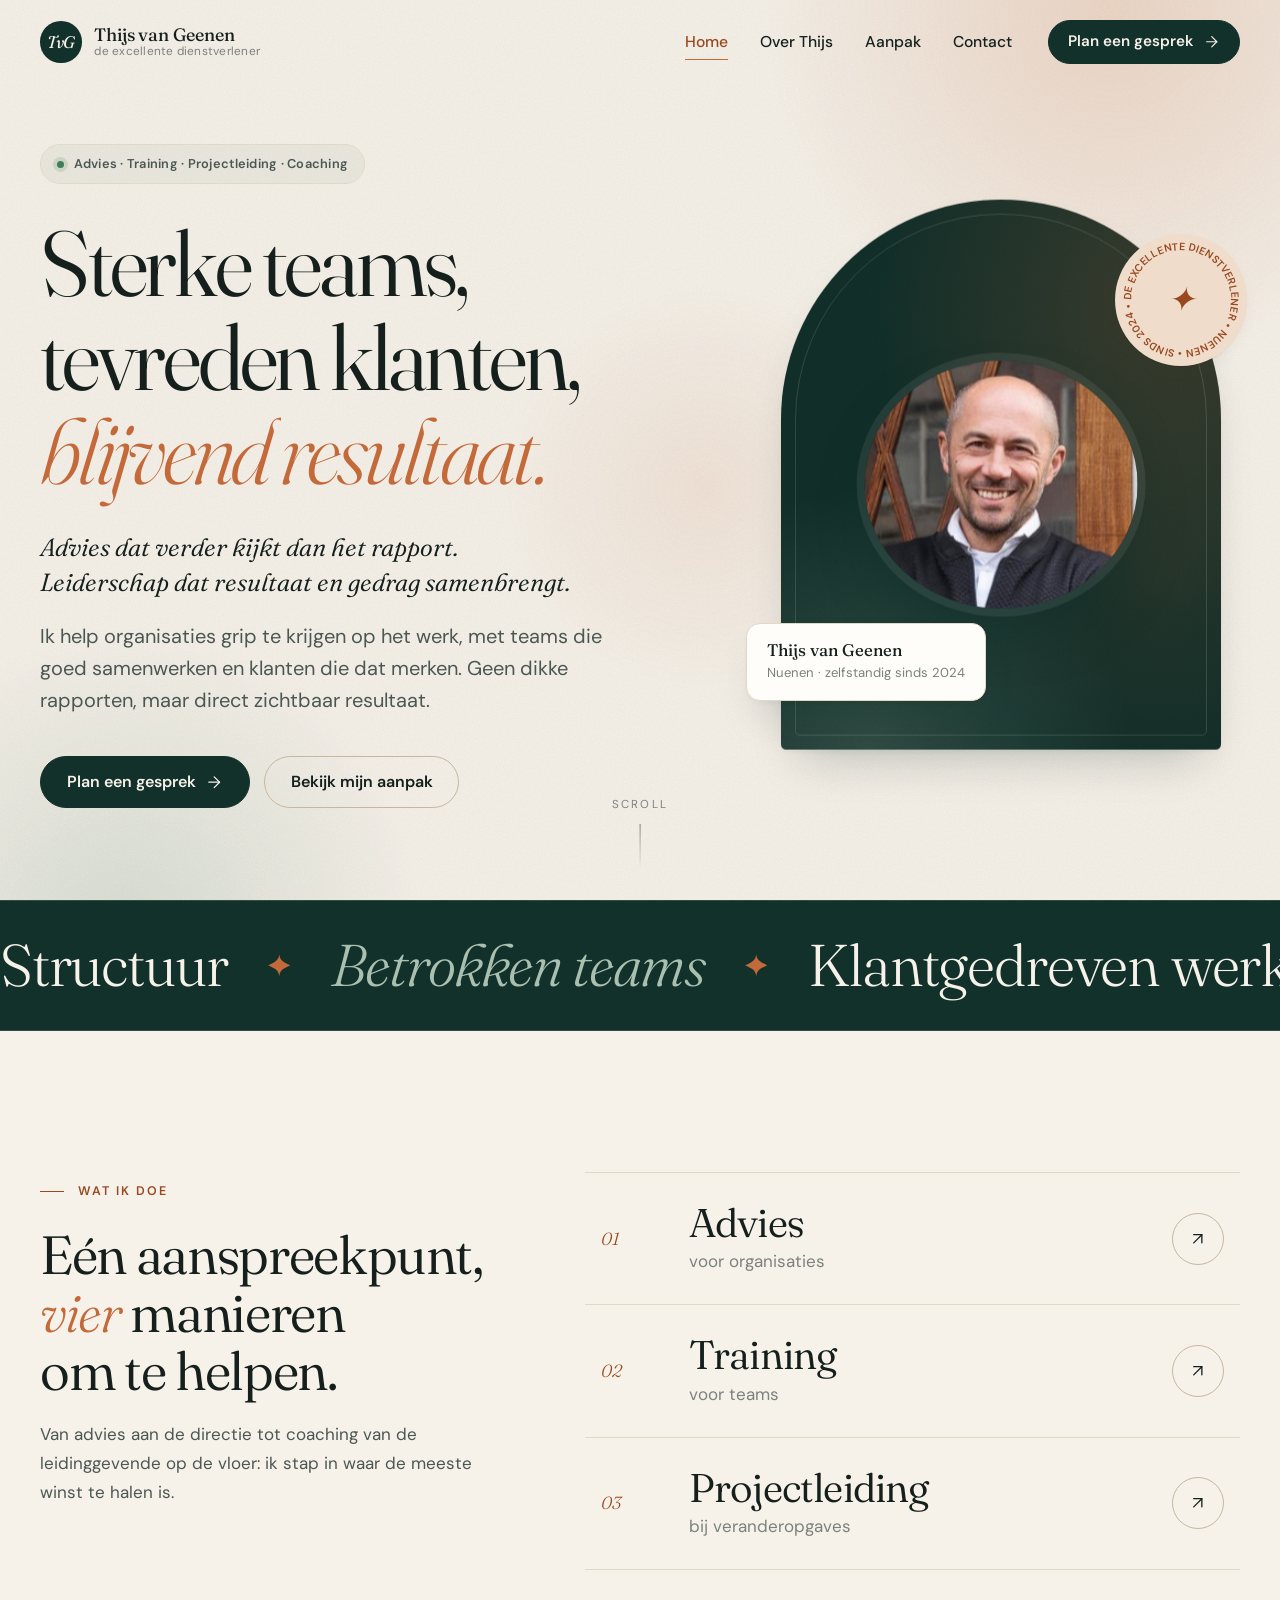
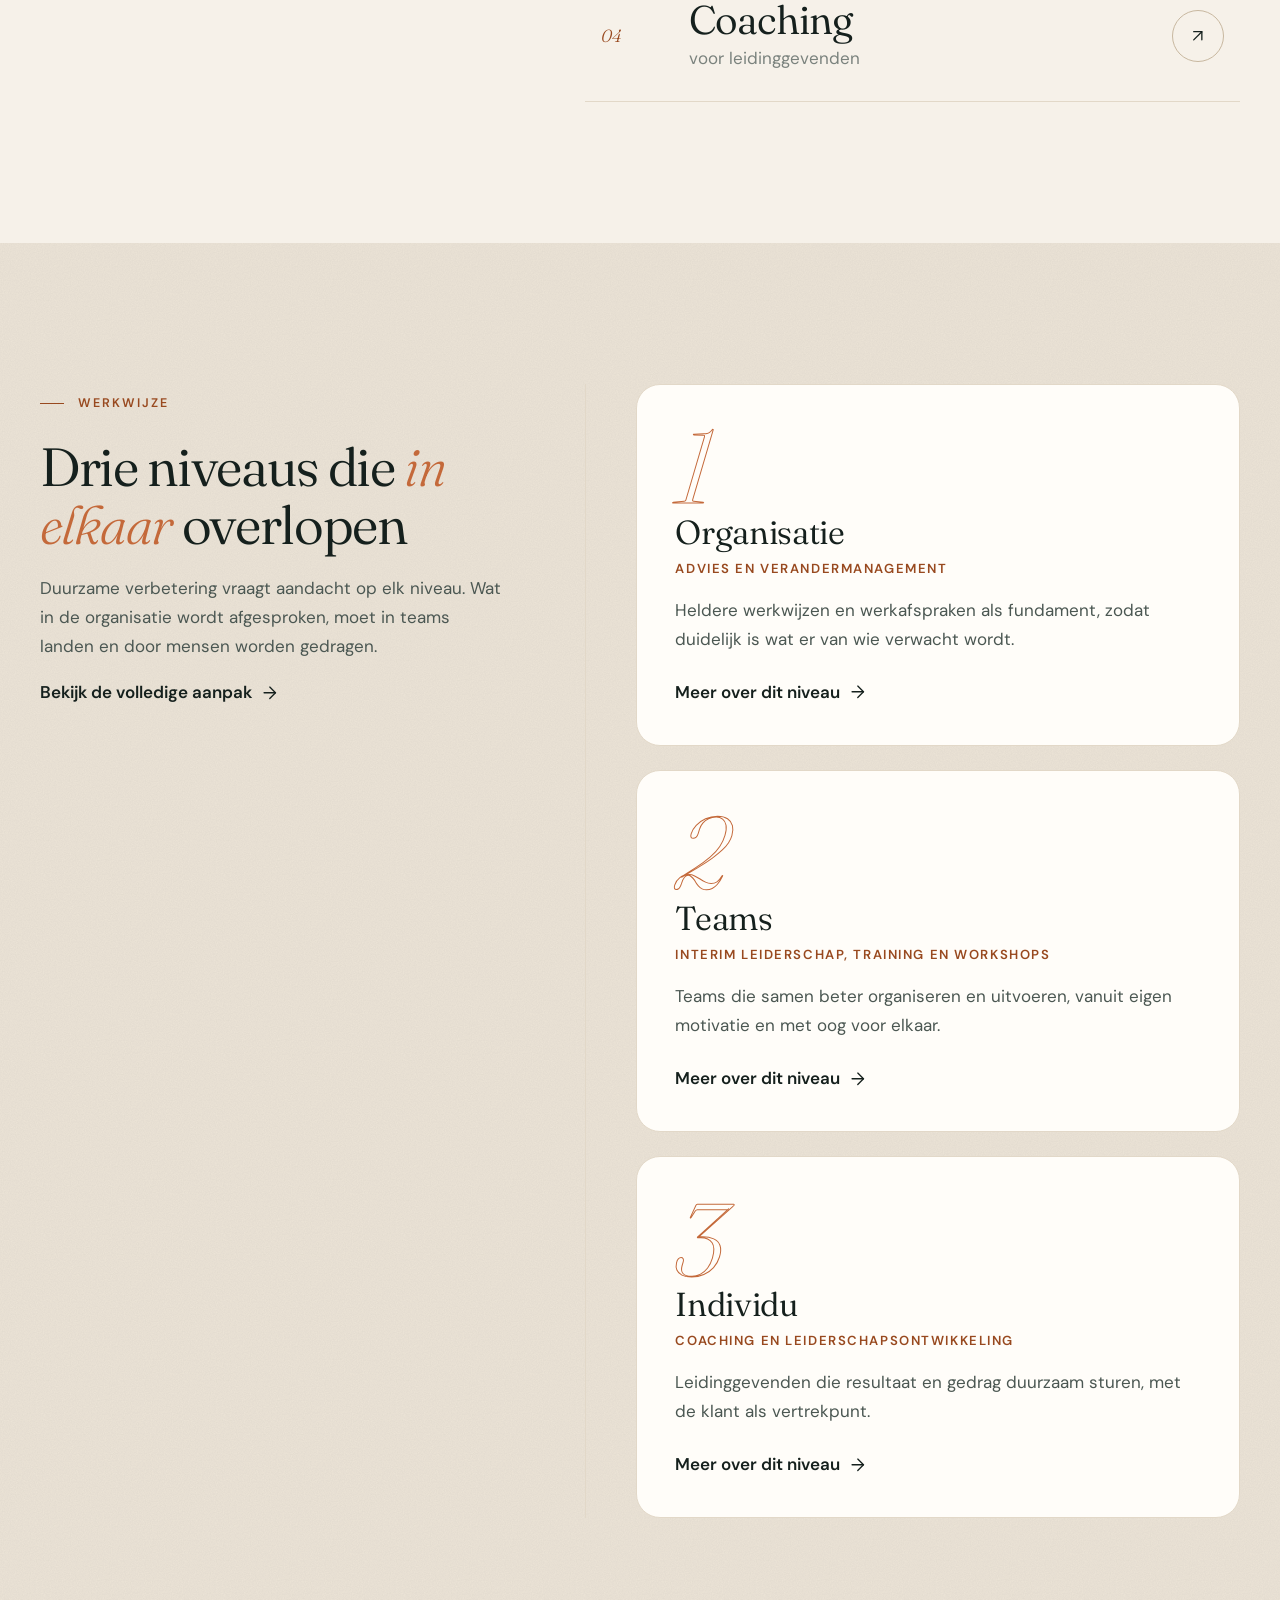
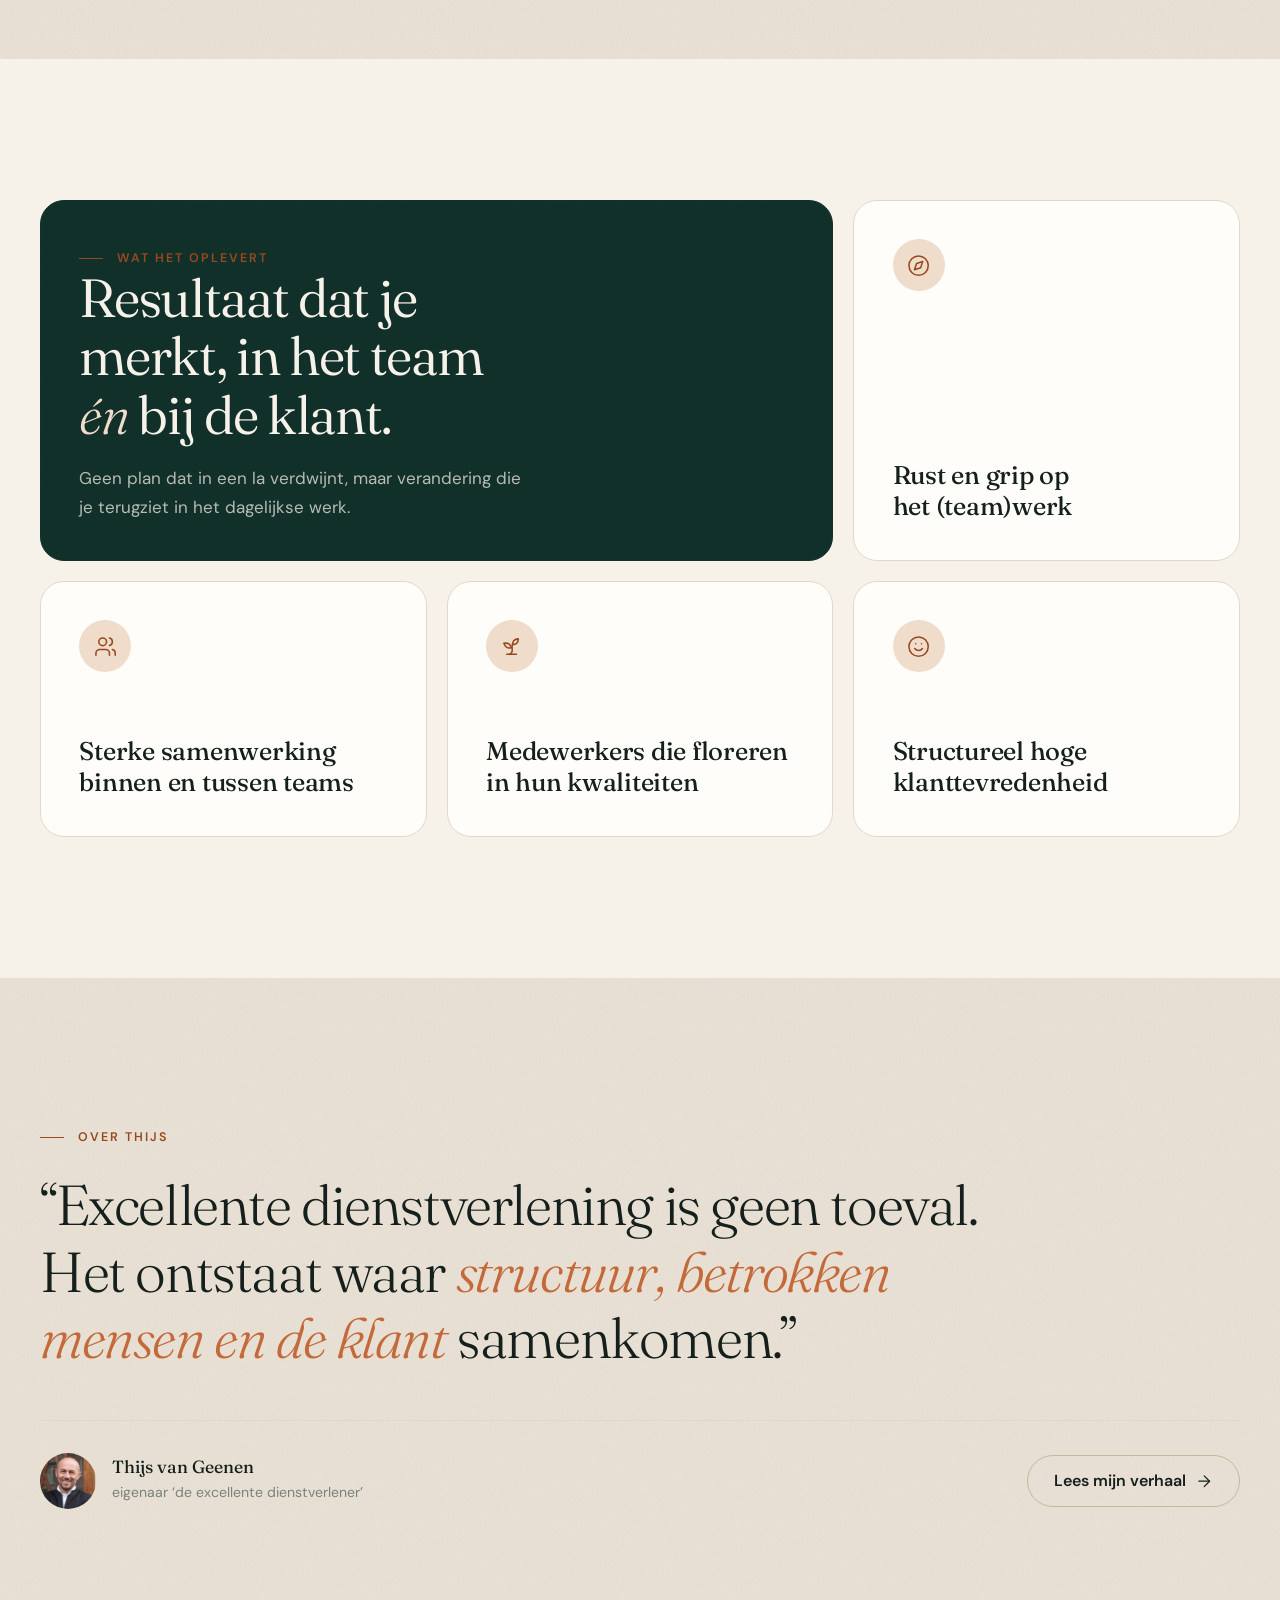
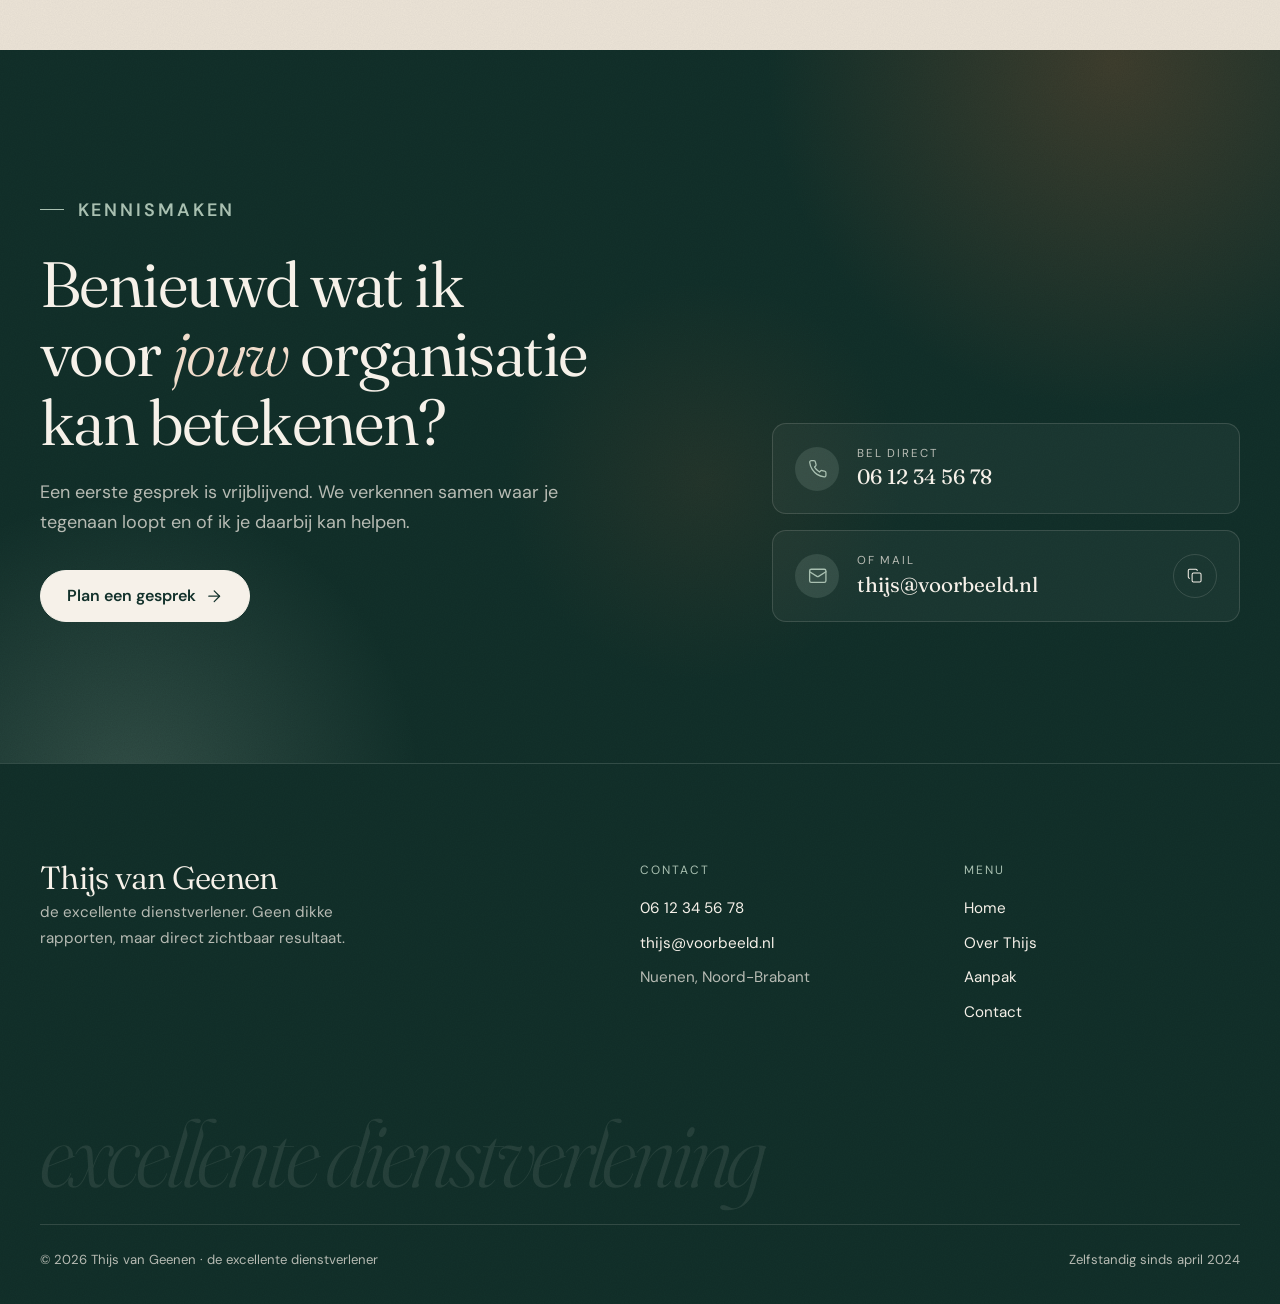
==== commit 825bf50b: "Premium herontwerp met web-design skill en DESIGN.md - DESIGN.md: stijlgids (Warm Editorial Premium)" ====
--- a/index.html
+++ b/index.html
@@ -4,165 +4,227 @@
   <meta charset="utf-8">
   <meta name="viewport" content="width=device-width, initial-scale=1">
   <title>Thijs van Geenen | de excellente dienstverlener</title>
-  <meta name="description" content="Thijs van Geenen, de excellente dienstverlener: advies, training, projectleiding en coaching voor sterke teams en tevreden klanten. Nuenen.">
+  <meta name="description" content="Thijs van Geenen, de excellente dienstverlener: advies, training, projectleiding en coaching voor sterke teams en tevreden klanten. Vanuit Nuenen.">
+  <meta name="theme-color" content="#F6F1E9">
+  <meta property="og:title" content="Thijs van Geenen | de excellente dienstverlener">
+  <meta property="og:description" content="Thijs van Geenen, de excellente dienstverlener: advies, training, projectleiding en coaching voor sterke teams en tevreden klanten. Vanuit Nuenen.">
+  <meta property="og:type" content="website">
   <link rel="icon" href="assets/img/favicon.svg" type="image/svg+xml">
+  <link rel="preconnect" href="https://fonts.googleapis.com">
+  <link rel="preconnect" href="https://fonts.gstatic.com" crossorigin>
+  <link rel="stylesheet" href="https://fonts.googleapis.com/css2?family=Fraunces:ital,opsz,wght@0,9..144,300..600;1,9..144,300..600&amp;family=DM+Sans:ital,opsz,wght@0,9..40,400..700;1,9..40,400..700&amp;display=swap">
   <link rel="stylesheet" href="assets/css/style.css">
+  <script>document.documentElement.classList.add('js')</script>
 </head>
 <body>
   <a class="skip-link" href="#inhoud">Naar de inhoud</a>
+  <div class="progress" aria-hidden="true"></div>
 
   <header class="site-header">
     <div class="container nav">
-      <a class="logo" href="">Thijs van Geenen<small>de excellente dienstverlener</small></a>
+      <a class="logo" href="" aria-label="Thijs van Geenen – naar de homepage">
+        <span class="logo-mark" aria-hidden="true">TvG</span>
+        <span class="logo-text"><strong>Thijs van Geenen</strong><small>de excellente dienstverlener</small></span>
+      </a>
       <button class="nav-toggle" aria-expanded="false" aria-controls="menu" aria-label="Menu openen">
-        <span></span><span></span><span></span>
+        <span></span><span></span>
       </button>
       <nav id="menu" class="menu" aria-label="Hoofdmenu">
-        <a href="" aria-current="page">Home</a>
-        <a href="over-thijs/">Over Thijs</a>
-        <a href="aanpak/">Aanpak</a>
-        <a href="contact/">Contact</a>
-        <a class="btn btn-small" href="contact/">Plan een gesprek</a>
+        <div class="menu-links">
+          <a href="" aria-current="page">Home</a>
+          <a href="over-thijs/">Over Thijs</a>
+          <a href="aanpak/">Aanpak</a>
+          <a href="contact/">Contact</a>
+        </div>
+        <a class="btn btn-small" href="contact/" data-magnet>Plan een gesprek <svg class="icon" viewBox="0 0 24 24" aria-hidden="true"><path d="M5 12h14"/><path d="m12 5 7 7-7 7"/></svg></a>
+        <div class="menu-contact">
+          <a href="tel:+31612345678">06 12 34 56 78</a>
+          <a href="mailto:thijs@voorbeeld.nl">thijs@voorbeeld.nl</a>
+        </div>
       </nav>
     </div>
   </header>
 
   <main id="inhoud">
-    <section class="hero">
+    <section class="hero grain" data-pause>
+      <div class="aura" aria-hidden="true"><span></span><span></span><span></span></div>
       <div class="container hero-grid">
         <div>
-          <h1>Sterke teams, tevreden klanten, <em>blijvend resultaat.</em></h1>
-          <p class="hero-sub">Advies dat verder kijkt dan het rapport. Leiderschap dat resultaat en gedrag samenbrengt.</p>
-          <p class="lead">Ik help organisaties grip te krijgen op het werk, met teams die goed samenwerken en klanten die dat merken. Geen dikke rapporten, maar direct zichtbaar resultaat.</p>
-          <div class="actions">
-            <a class="btn" href="contact/">Plan een gesprek</a>
+          <span class="tag" data-reveal><span class="dot"></span>Advies · Training · Projectleiding · Coaching</span>
+          <h1 data-split="hero">Sterke teams, tevreden klanten, <em>blijvend resultaat.</em></h1>
+          <p class="hero-sub" data-reveal style="--d: 500ms">Advies dat verder kijkt dan het rapport. Leiderschap dat resultaat en gedrag samenbrengt.</p>
+          <p class="lead" data-reveal style="--d: 650ms">Ik help organisaties grip te krijgen op het werk, met teams die goed samenwerken en klanten die dat merken. Geen dikke rapporten, maar direct zichtbaar resultaat.</p>
+          <div class="actions" data-reveal style="--d: 800ms">
+            <a class="btn" href="contact/" data-magnet>Plan een gesprek <svg class="icon" viewBox="0 0 24 24" aria-hidden="true"><path d="M5 12h14"/><path d="m12 5 7 7-7 7"/></svg></a>
             <a class="btn btn-ghost" href="aanpak/">Bekijk mijn aanpak</a>
           </div>
         </div>
-        <figure class="hero-visual">
-          <img class="portrait" src="assets/img/portret.png" alt="Portretfoto van Thijs van Geenen" width="248" height="248">
-          <figcaption><strong>Thijs van Geenen</strong><span>Nuenen · zelfstandig sinds 2024</span></figcaption>
-        </figure>
-      </div>
-    </section>
-
-    <section class="services-strip" aria-label="Diensten">
-      <ul class="container services">
-        <li><strong>Advies</strong><span>voor organisaties</span></li>
-        <li><strong>Training</strong><span>voor teams</span></li>
-        <li><strong>Projectleiding</strong><span>bij veranderopgaves</span></li>
-        <li><strong>Coaching</strong><span>voor leidinggevenden</span></li>
-      </ul>
-    </section>
-
-    <section class="section">
-      <div class="container">
-        <p class="eyebrow">Werkwijze</p>
-        <h2>Drie niveaus die in elkaar overlopen</h2>
-        <p class="section-intro">Duurzame verbetering vraagt aandacht op elk niveau. Wat in de organisatie wordt afgesproken, moet in teams landen en door mensen worden gedragen.</p>
-        <ol class="levels">
-          <li>
-            <a class="level-card" href="aanpak/#niveau-1">
-              <span class="level-num">1</span>
+        <div class="portrait-stage" data-reveal style="--d: 300ms">
+          <div class="portrait-arch grain on-ink" data-parallax="0.06">
+            <div class="aura" aria-hidden="true"><span></span><span></span><span></span></div>
+            <img class="portrait" src="assets/img/portret.png" alt="Portretfoto van Thijs van Geenen" width="248" height="248">
+          </div>
+          <div class="badge" aria-hidden="true">
+            <svg class="badge-ring" viewBox="0 0 132 132"><defs><path id="badge-circle" d="M66,66 m-50,0 a50,50 0 1,1 100,0 a50,50 0 1,1 -100,0"/></defs><text><textPath href="#badge-circle" textLength="312" lengthAdjust="spacing">De excellente dienstverlener • Nuenen • sinds 2024 •</textPath></text></svg>
+            <span class="badge-core">✦</span>
+          </div>
+          <div class="portrait-caption"><strong>Thijs van Geenen</strong><span>Nuenen · zelfstandig sinds 2024</span></div>
+        </div>
+      </div>
+      <a class="scroll-cue" href="#diensten" aria-label="Scroll naar de diensten"><span>Scroll</span><i></i></a>
+    </section>
+
+    <div class="marquee" data-pause aria-hidden="true">
+      <div class="marquee-track">
+        <div class="marquee-group"><span class="marquee-item">Structuur <svg class="icon" viewBox="0 0 24 24" aria-hidden="true"><path d="M12 2c.6 4.8 2.2 6.4 10 10-7.8 3.6-9.4 5.2-10 10-.6-4.8-2.2-6.4-10-10 7.8-3.6 9.4-5.2 10-10Z" fill="currentColor" stroke="none"/></svg></span><span class="marquee-item">Betrokken teams <svg class="icon" viewBox="0 0 24 24" aria-hidden="true"><path d="M12 2c.6 4.8 2.2 6.4 10 10-7.8 3.6-9.4 5.2-10 10-.6-4.8-2.2-6.4-10-10 7.8-3.6 9.4-5.2 10-10Z" fill="currentColor" stroke="none"/></svg></span><span class="marquee-item">Klantgedreven werken <svg class="icon" viewBox="0 0 24 24" aria-hidden="true"><path d="M12 2c.6 4.8 2.2 6.4 10 10-7.8 3.6-9.4 5.2-10 10-.6-4.8-2.2-6.4-10-10 7.8-3.6 9.4-5.2 10-10Z" fill="currentColor" stroke="none"/></svg></span><span class="marquee-item">Rust en grip <svg class="icon" viewBox="0 0 24 24" aria-hidden="true"><path d="M12 2c.6 4.8 2.2 6.4 10 10-7.8 3.6-9.4 5.2-10 10-.6-4.8-2.2-6.4-10-10 7.8-3.6 9.4-5.2 10-10Z" fill="currentColor" stroke="none"/></svg></span><span class="marquee-item">Blijvend resultaat <svg class="icon" viewBox="0 0 24 24" aria-hidden="true"><path d="M12 2c.6 4.8 2.2 6.4 10 10-7.8 3.6-9.4 5.2-10 10-.6-4.8-2.2-6.4-10-10 7.8-3.6 9.4-5.2 10-10Z" fill="currentColor" stroke="none"/></svg></span></div>
+        <div class="marquee-group"><span class="marquee-item">Structuur <svg class="icon" viewBox="0 0 24 24" aria-hidden="true"><path d="M12 2c.6 4.8 2.2 6.4 10 10-7.8 3.6-9.4 5.2-10 10-.6-4.8-2.2-6.4-10-10 7.8-3.6 9.4-5.2 10-10Z" fill="currentColor" stroke="none"/></svg></span><span class="marquee-item">Betrokken teams <svg class="icon" viewBox="0 0 24 24" aria-hidden="true"><path d="M12 2c.6 4.8 2.2 6.4 10 10-7.8 3.6-9.4 5.2-10 10-.6-4.8-2.2-6.4-10-10 7.8-3.6 9.4-5.2 10-10Z" fill="currentColor" stroke="none"/></svg></span><span class="marquee-item">Klantgedreven werken <svg class="icon" viewBox="0 0 24 24" aria-hidden="true"><path d="M12 2c.6 4.8 2.2 6.4 10 10-7.8 3.6-9.4 5.2-10 10-.6-4.8-2.2-6.4-10-10 7.8-3.6 9.4-5.2 10-10Z" fill="currentColor" stroke="none"/></svg></span><span class="marquee-item">Rust en grip <svg class="icon" viewBox="0 0 24 24" aria-hidden="true"><path d="M12 2c.6 4.8 2.2 6.4 10 10-7.8 3.6-9.4 5.2-10 10-.6-4.8-2.2-6.4-10-10 7.8-3.6 9.4-5.2 10-10Z" fill="currentColor" stroke="none"/></svg></span><span class="marquee-item">Blijvend resultaat <svg class="icon" viewBox="0 0 24 24" aria-hidden="true"><path d="M12 2c.6 4.8 2.2 6.4 10 10-7.8 3.6-9.4 5.2-10 10-.6-4.8-2.2-6.4-10-10 7.8-3.6 9.4-5.2 10-10Z" fill="currentColor" stroke="none"/></svg></span></div>
+      </div>
+    </div>
+
+    <section class="section" id="diensten">
+      <div class="container split">
+        <div class="sticky">
+          <p class="eyebrow" data-reveal>Wat ik doe</p>
+          <h2 data-split>Eén aanspreekpunt, <em>vier</em> manieren om te helpen.</h2>
+          <p data-reveal>Van advies aan de directie tot coaching van de leidinggevende op de vloer: ik stap in waar de meeste winst te halen is.</p>
+        </div>
+        <ul class="services" data-stagger>
+          <li><a class="service-row" href="aanpak/#niveau-1"><span class="service-num"></span><span class="service-title"><strong>Advies</strong><span>voor organisaties</span></span><span class="service-arrow"><svg class="icon" viewBox="0 0 24 24" aria-hidden="true"><path d="M7 7h10v10"/><path d="M7 17 17 7"/></svg></span></a></li>
+          <li><a class="service-row" href="aanpak/#niveau-2"><span class="service-num"></span><span class="service-title"><strong>Training</strong><span>voor teams</span></span><span class="service-arrow"><svg class="icon" viewBox="0 0 24 24" aria-hidden="true"><path d="M7 7h10v10"/><path d="M7 17 17 7"/></svg></span></a></li>
+          <li><a class="service-row" href="aanpak/#niveau-2"><span class="service-num"></span><span class="service-title"><strong>Projectleiding</strong><span>bij veranderopgaves</span></span><span class="service-arrow"><svg class="icon" viewBox="0 0 24 24" aria-hidden="true"><path d="M7 7h10v10"/><path d="M7 17 17 7"/></svg></span></a></li>
+          <li><a class="service-row" href="aanpak/#niveau-3"><span class="service-num"></span><span class="service-title"><strong>Coaching</strong><span>voor leidinggevenden</span></span><span class="service-arrow"><svg class="icon" viewBox="0 0 24 24" aria-hidden="true"><path d="M7 7h10v10"/><path d="M7 17 17 7"/></svg></span></a></li>
+        </ul>
+      </div>
+    </section>
+
+    <section class="section section-alt grain" id="werkwijze">
+      <div class="container split">
+        <div class="sticky">
+          <p class="eyebrow" data-reveal>Werkwijze</p>
+          <h2 data-split>Drie niveaus die <em>in elkaar</em> overlopen</h2>
+          <p data-reveal>Duurzame verbetering vraagt aandacht op elk niveau. Wat in de organisatie wordt afgesproken, moet in teams landen en door mensen worden gedragen.</p>
+          <p data-reveal><a class="link" href="aanpak/">Bekijk de volledige aanpak <svg class="icon" viewBox="0 0 24 24" aria-hidden="true"><path d="M5 12h14"/><path d="m12 5 7 7-7 7"/></svg></a></p>
+        </div>
+        <ol class="levels" data-track>
+          <li data-reveal>
+            <a class="card level-card" href="aanpak/#niveau-1">
+              <span class="level-num" aria-hidden="true">1</span>
               <h3>Organisatie</h3>
               <p class="level-sub">Advies en verandermanagement</p>
               <p>Heldere werkwijzen en werkafspraken als fundament, zodat duidelijk is wat er van wie verwacht wordt.</p>
-              <span class="more">Meer over dit niveau →</span>
+              <span class="link">Meer over dit niveau <svg class="icon" viewBox="0 0 24 24" aria-hidden="true"><path d="M5 12h14"/><path d="m12 5 7 7-7 7"/></svg></span>
             </a>
           </li>
-          <li>
-            <a class="level-card" href="aanpak/#niveau-2">
-              <span class="level-num">2</span>
+          <li data-reveal>
+            <a class="card level-card" href="aanpak/#niveau-2">
+              <span class="level-num" aria-hidden="true">2</span>
               <h3>Teams</h3>
               <p class="level-sub">Interim leiderschap, training en workshops</p>
               <p>Teams die samen beter organiseren en uitvoeren, vanuit eigen motivatie en met oog voor elkaar.</p>
-              <span class="more">Meer over dit niveau →</span>
+              <span class="link">Meer over dit niveau <svg class="icon" viewBox="0 0 24 24" aria-hidden="true"><path d="M5 12h14"/><path d="m12 5 7 7-7 7"/></svg></span>
             </a>
           </li>
-          <li>
-            <a class="level-card" href="aanpak/#niveau-3">
-              <span class="level-num">3</span>
+          <li data-reveal>
+            <a class="card level-card" href="aanpak/#niveau-3">
+              <span class="level-num" aria-hidden="true">3</span>
               <h3>Individu</h3>
               <p class="level-sub">Coaching en leiderschapsontwikkeling</p>
               <p>Leidinggevenden die resultaat en gedrag duurzaam sturen, met de klant als vertrekpunt.</p>
-              <span class="more">Meer over dit niveau →</span>
+              <span class="link">Meer over dit niveau <svg class="icon" viewBox="0 0 24 24" aria-hidden="true"><path d="M5 12h14"/><path d="m12 5 7 7-7 7"/></svg></span>
             </a>
           </li>
         </ol>
       </div>
     </section>
 
-    <section class="section section-alt">
-      <div class="container two-col">
-        <div>
-          <p class="eyebrow">Wat het oplevert</p>
-          <h2>Resultaat dat je merkt, in het team én bij de klant.</h2>
-          <p class="section-intro">Geen plan dat in een la verdwijnt, maar verandering die je terugziet in het dagelijkse werk.</p>
-        </div>
-        <ul class="checklist">
-          <li>Rust en grip op het (team)werk</li>
-          <li>Sterke samenwerking binnen en tussen teams</li>
-          <li>Medewerkers die floreren in hun kwaliteiten</li>
-          <li>Structureel hoge klanttevredenheid</li>
-        </ul>
-      </div>
-    </section>
-
     <section class="section">
+      <div class="container bento" data-stagger>
+        <div class="card bento-intro grain">
+          <div>
+            <p class="eyebrow">Wat het oplevert</p>
+            <h2>Resultaat dat je merkt, in het team <em>én</em> bij de klant.</h2>
+          </div>
+          <p>Geen plan dat in een la verdwijnt, maar verandering die je terugziet in het dagelijkse werk.</p>
+        </div>
+        <div class="card outcome bento-a"><span class="outcome-icon"><svg class="icon" viewBox="0 0 24 24" aria-hidden="true"><circle cx="12" cy="12" r="10"/><path d="m16.24 7.76-2.12 6.36-6.36 2.12 2.12-6.36 6.36-2.12z"/></svg></span><h3>Rust en grip op het (team)werk</h3></div>
+        <div class="card outcome bento-b"><span class="outcome-icon"><svg class="icon" viewBox="0 0 24 24" aria-hidden="true"><path d="M16 21v-2a4 4 0 0 0-4-4H6a4 4 0 0 0-4 4v2"/><circle cx="9" cy="7" r="4"/><path d="M22 21v-2a4 4 0 0 0-3-3.87"/><path d="M16 3.13a4 4 0 0 1 0 7.75"/></svg></span><h3>Sterke samenwerking binnen en tussen teams</h3></div>
+        <div class="card outcome bento-c"><span class="outcome-icon"><svg class="icon" viewBox="0 0 24 24" aria-hidden="true"><path d="M7 20h10"/><path d="M10 20c5.5-2.5.8-6.4 3-10"/><path d="M9.5 9.4c1.1.8 1.8 2.2 2.3 3.7-2 .4-3.5.4-4.8-.3-1.2-.6-2.3-1.9-3-4.2 2.8-.5 4.4 0 5.5.8z"/><path d="M14.1 6a7 7 0 0 0-1.1 4c1.9-.1 3.3-.6 4.3-1.4 1-1 1.6-2.3 1.7-4.6-2.7.1-4 1-4.9 2z"/></svg></span><h3>Medewerkers die floreren in hun kwaliteiten</h3></div>
+        <div class="card outcome bento-d"><span class="outcome-icon"><svg class="icon" viewBox="0 0 24 24" aria-hidden="true"><circle cx="12" cy="12" r="10"/><path d="M8 14s1.5 2 4 2 4-2 4-2"/><path d="M9 9h.01"/><path d="M15 9h.01"/></svg></span><h3>Structureel hoge klanttevredenheid</h3></div>
+      </div>
+    </section>
+
+    <section class="section section-alt manifesto grain">
       <div class="container">
-        <p class="eyebrow">Over Thijs</p>
-        <blockquote class="big-quote">
-          <p>“Excellente dienstverlening is geen toeval. Het ontstaat waar structuur, betrokken mensen en de klant samenkomen.”</p>
-          <cite>Thijs van Geenen · eigenaar ‘de excellente dienstverlener’</cite>
+        <p class="eyebrow" data-reveal>Over Thijs</p>
+        <blockquote>
+          <p class="manifesto-text" data-scroll-reveal>“Excellente dienstverlening is geen toeval. Het ontstaat waar <em>structuur, betrokken mensen en de klant</em> samenkomen.”</p>
+          <footer class="signature" data-reveal>
+            <div class="signature-person">
+              <img src="assets/img/portret.png" alt="" width="56" height="56" loading="lazy">
+              <div><strong>Thijs van Geenen</strong><span>eigenaar ‘de excellente dienstverlener’</span></div>
+            </div>
+            <a class="btn btn-ghost" href="over-thijs/">Lees mijn verhaal <svg class="icon" viewBox="0 0 24 24" aria-hidden="true"><path d="M5 12h14"/><path d="m12 5 7 7-7 7"/></svg></a>
+          </footer>
         </blockquote>
-        <a class="btn btn-ghost" href="over-thijs/">Lees mijn verhaal</a>
-      </div>
-    </section>
-
-    <section class="section cta-band">
+      </div>
+    </section>
+
+    <section class="section cta on-ink grain" data-pause>
+      <div class="aura" aria-hidden="true"><span></span><span></span><span></span></div>
       <div class="container cta-grid">
         <div>
-          <p class="eyebrow">Kennismaken</p>
-          <h2>Benieuwd wat ik voor jouw organisatie kan betekenen?</h2>
-          <p>Een eerste gesprek is vrijblijvend. We verkennen samen waar je tegenaan loopt en of ik je daarbij kan helpen.</p>
-          <a class="btn btn-light" href="contact/">Plan een gesprek</a>
-        </div>
-        <ul class="cta-contact">
-          <li><span>Bel direct</span><a href="tel:+31612345678">06 12 34 56 78</a></li>
-          <li><span>Of mail</span><a href="mailto:thijs@voorbeeld.nl">thijs@voorbeeld.nl</a></li>
-        </ul>
+          <p class="eyebrow" data-reveal>Kennismaken</p>
+          <h2 data-split>Benieuwd wat ik voor <em>jouw</em> organisatie kan betekenen?</h2>
+          <p data-reveal>Een eerste gesprek is vrijblijvend. We verkennen samen waar je tegenaan loopt en of ik je daarbij kan helpen.</p>
+          <div class="actions" data-reveal>
+            <a class="btn btn-light" href="contact/" data-magnet>Plan een gesprek <svg class="icon" viewBox="0 0 24 24" aria-hidden="true"><path d="M5 12h14"/><path d="m12 5 7 7-7 7"/></svg></a>
+          </div>
+        </div>
+        <div class="contact-cards" data-stagger>
+          <div class="contact-card">
+            <span class="icon-wrap"><svg class="icon" viewBox="0 0 24 24" aria-hidden="true"><path d="M22 16.92v3a2 2 0 0 1-2.18 2 19.79 19.79 0 0 1-8.63-3.07 19.5 19.5 0 0 1-6-6 19.79 19.79 0 0 1-3.07-8.67A2 2 0 0 1 4.11 2h3a2 2 0 0 1 2 1.72 12.84 12.84 0 0 0 .7 2.81 2 2 0 0 1-.45 2.11L8.09 9.91a16 16 0 0 0 6 6l1.27-1.27a2 2 0 0 1 2.11-.45 12.84 12.84 0 0 0 2.81.7A2 2 0 0 1 22 16.92z"/></svg></span>
+            <div class="grow"><small>Bel direct</small><a href="tel:+31612345678">06 12 34 56 78</a></div>
+          </div>
+          <div class="contact-card">
+            <span class="icon-wrap"><svg class="icon" viewBox="0 0 24 24" aria-hidden="true"><rect width="20" height="16" x="2" y="4" rx="2"/><path d="m22 7-8.97 5.7a1.94 1.94 0 0 1-2.06 0L2 7"/></svg></span>
+            <div class="grow"><small>Of mail</small><a href="mailto:thijs@voorbeeld.nl">thijs@voorbeeld.nl</a></div>
+            <button class="copy-btn" type="button" data-copy="thijs@voorbeeld.nl" data-label="Gekopieerd" aria-label="E-mailadres kopiëren"><svg class="icon icon-copy" viewBox="0 0 24 24" aria-hidden="true"><rect width="14" height="14" x="8" y="8" rx="2"/><path d="M4 16c-1.1 0-2-.9-2-2V4c0-1.1.9-2 2-2h10c1.1 0 2 .9 2 2"/></svg><svg class="icon icon-check" viewBox="0 0 24 24" aria-hidden="true"><path d="M20 6 9 17l-5-5"/></svg></button>
+          </div>
+        </div>
       </div>
     </section>
   </main>
 
-  <footer class="site-footer">
-    <div class="container footer-grid">
-      <div>
-        <p class="footer-name">Thijs van Geenen</p>
-        <p>de excellente dienstverlener</p>
-        <p>Geen dikke rapporten, maar direct zichtbaar resultaat.</p>
-      </div>
-      <div>
-        <p class="footer-title">Contact</p>
-        <ul>
-          <li><a href="tel:+31612345678">06 12 34 56 78</a></li>
-          <li><a href="mailto:thijs@voorbeeld.nl">thijs@voorbeeld.nl</a></li>
-          <li>Nuenen, Noord-Brabant</li>
-        </ul>
-      </div>
-      <div>
-        <p class="footer-title">Menu</p>
-        <ul>
-          <li><a href="">Home</a></li>
-          <li><a href="over-thijs/">Over Thijs</a></li>
-          <li><a href="aanpak/">Aanpak</a></li>
-          <li><a href="contact/">Contact</a></li>
-        </ul>
-      </div>
-    </div>
-    <div class="container footer-bottom">
-      <p>&copy; <span id="year">2026</span> Thijs van Geenen · de excellente dienstverlener</p>
-      <p>Zelfstandig sinds april 2024</p>
+  <footer class="site-footer grain on-ink">
+    <div class="container">
+      <div class="footer-grid">
+        <div class="footer-brand">
+          <p class="footer-name">Thijs van Geenen</p>
+          <p>de excellente dienstverlener. Geen dikke rapporten, maar direct zichtbaar resultaat.</p>
+        </div>
+        <div>
+          <p class="footer-title">Contact</p>
+          <ul>
+            <li><a href="tel:+31612345678">06 12 34 56 78</a></li>
+            <li><a href="mailto:thijs@voorbeeld.nl">thijs@voorbeeld.nl</a></li>
+            <li>Nuenen, Noord-Brabant</li>
+          </ul>
+        </div>
+        <div>
+          <p class="footer-title">Menu</p>
+          <ul>
+            <li><a href="">Home</a></li>
+            <li><a href="over-thijs/">Over Thijs</a></li>
+            <li><a href="aanpak/">Aanpak</a></li>
+            <li><a href="contact/">Contact</a></li>
+          </ul>
+        </div>
+      </div>
+      <p class="footer-word" aria-hidden="true">excellente dienstverlening</p>
+      <div class="footer-bottom">
+        <p>&copy; <span id="year">2026</span> Thijs van Geenen · de excellente dienstverlener</p>
+        <p>Zelfstandig sinds april 2024</p>
+      </div>
     </div>
   </footer>
 
--- a/assets/css/style.css
+++ b/assets/css/style.css
@@ -1,262 +1,610 @@
 /* ==========================================================================
-   Basisstijl – pas kleuren en fonts aan via de variabelen hieronder
+   Thijs van Geenen – de excellente dienstverlener
+   Stijlregels: zie DESIGN.md. Kleuren alleen via de variabelen hieronder.
    ========================================================================== */
+
 :root {
-  --color-bg: #fbfaf7;
-  --color-bg-alt: #f1eee7;
-  --color-text: #1f2a2e;
-  --color-muted: #5b666a;
-  --color-primary: #2f6f62;
-  --color-primary-dark: #22524a;
-  --color-accent: #d9894a;
-  --color-border: #e2ddd2;
-
-  --font-body: system-ui, -apple-system, "Segoe UI", Roboto, sans-serif;
-  --font-heading: Georgia, "Times New Roman", serif;
-
-  --radius: 12px;
-  --container: 1100px;
-  --space: clamp(4rem, 8vw, 6.5rem);
-}
-
+  /* Achtergronden */
+  --bg: #F6F1E9;
+  --surface: #FFFDF9;
+  --surface-alt: #EDE5D8;
+  --surface-hover: #FFFFFF;
+  --ink: #12312B;
+  --ink-2: #1B443B;
+
+  /* Randen */
+  --border: #E2D8C8;
+  --border-hover: #C7B79F;
+  --border-on-ink: rgba(246, 241, 233, 0.14);
+
+  /* Tekst */
+  --text: #15201D;
+  --text-secondary: #4B5752;
+  --text-tertiary: #7A827D;
+  --on-ink: #F6F1E9;
+  --on-ink-secondary: rgba(246, 241, 233, 0.72);
+
+  /* Accent */
+  --accent: #C4693A;
+  --accent-hover: #A9552B;
+  --accent-ink: #98491F;
+  --accent-soft: #F0DCCB;
+  --sage: #A9C0B1;
+
+  /* RGB-varianten */
+  --bg-rgb: 246, 241, 233;
+  --ink-rgb: 18, 49, 43;
+  --accent-rgb: 196, 105, 58;
+  --sage-rgb: 169, 192, 177;
+  --success-rgb: 63, 125, 91;
+
+  /* Semantisch */
+  --success: #3F7D5B;
+  --error: #B3412F;
+  --warning: #C9962B;
+
+  /* Typografie */
+  --font-display: "Fraunces", "Iowan Old Style", Georgia, serif;
+  --font-body: "DM Sans", system-ui, -apple-system, "Segoe UI", sans-serif;
+
+  /* Vorm & ruimte */
+  --radius: 14px;
+  --radius-lg: 24px;
+  --container: 1240px;
+  --gutter: clamp(1.25rem, 4vw, 2.5rem);
+  --section: clamp(5rem, 11vw, 9rem);
+  --header-h: 5.25rem;
+
+  /* Diepte */
+  --shadow-sm: 0 1px 2px rgba(var(--ink-rgb), .05), 0 8px 24px -12px rgba(var(--ink-rgb), .12);
+  --shadow-lg: 0 2px 4px rgba(var(--ink-rgb), .04), 0 24px 48px -20px rgba(var(--ink-rgb), .28);
+
+  /* Beweging */
+  --ease: cubic-bezier(.22, 1, .36, 1);
+
+  /* Korrel-textuur (SVG-ruis) */
+  --grain: url("data:image/svg+xml,%3Csvg xmlns='http://www.w3.org/2000/svg' width='180' height='180'%3E%3Cfilter id='n'%3E%3CfeTurbulence type='fractalNoise' baseFrequency='.85' numOctaves='3' stitchTiles='stitch'/%3E%3CfeColorMatrix values='0 0 0 0 0 0 0 0 0 0 0 0 0 0 0 0 0 0 .55 0'/%3E%3C/filter%3E%3Crect width='100%25' height='100%25' filter='url(%23n)'/%3E%3C/svg%3E");
+}
+
+/* ---------- Basis ---------- */
 *, *::before, *::after { box-sizing: border-box; }
 
-html { scroll-behavior: smooth; scroll-padding-top: 5rem; }
+html { scroll-behavior: smooth; scroll-padding-top: 6rem; -webkit-text-size-adjust: 100%; }
 
 body {
   margin: 0;
   font-family: var(--font-body);
   font-size: 1.0625rem;
-  line-height: 1.65;
-  color: var(--color-text);
-  background: var(--color-bg);
-}
-
-img { max-width: 100%; display: block; }
-a { color: var(--color-primary); }
-
-h1, h2, h3 { font-family: var(--font-heading); line-height: 1.2; margin: 0 0 1rem; }
-h1 { font-size: clamp(2.2rem, 5vw, 3.4rem); }
-h2 { font-size: clamp(1.8rem, 3.5vw, 2.4rem); }
-h3 { font-size: 1.3rem; }
-
-.container { width: min(100% - 2rem, var(--container)); margin-inline: auto; }
-
-.skip-link { position: absolute; left: -999px; }
-.skip-link:focus { left: 1rem; top: 1rem; z-index: 100; background: #fff; padding: .5rem 1rem; }
-
-/* Buttons */
+  line-height: 1.7;
+  color: var(--text-secondary);
+  background: var(--bg);
+  -webkit-font-smoothing: antialiased;
+  text-rendering: optimizeLegibility;
+  overflow-x: hidden;
+}
+body.menu-open { overflow: hidden; }
+
+img, svg { display: block; max-width: 100%; }
+a { color: inherit; }
+::selection { background: var(--accent-soft); color: var(--text); }
+:focus-visible { outline: 2px solid var(--accent); outline-offset: 3px; }
+
+h1, h2, h3 {
+  font-family: var(--font-display);
+  font-weight: 350;
+  color: var(--text);
+  margin: 0 0 1.25rem;
+  font-optical-sizing: auto;
+  text-wrap: balance;
+}
+h1 { font-size: clamp(2.6rem, 5.6vw, 5rem); line-height: 1.05; letter-spacing: -.03em; }
+h2 { font-size: clamp(2.1rem, 4.2vw, 3.6rem); line-height: 1.08; letter-spacing: -.025em; }
+h3 { font-size: 1.5rem; font-weight: 450; line-height: 1.2; letter-spacing: -.01em; }
+h1 em, h2 em { font-style: italic; font-weight: 300; color: var(--accent); }
+p { margin: 0 0 1.1rem; text-wrap: pretty; }
+
+.container { width: min(100% - 2 * var(--gutter), var(--container)); margin-inline: auto; }
+.narrow { max-width: 44rem; }
+
+.skip-link { position: absolute; left: -999px; top: 1rem; z-index: 200; background: var(--surface); color: var(--text); padding: .75rem 1rem; border-radius: var(--radius); }
+.skip-link:focus { left: 1rem; }
+
+.icon { width: 1.15em; height: 1.15em; flex: none; fill: none; stroke: currentColor; stroke-width: 1.6; stroke-linecap: round; stroke-linejoin: round; }
+
+.eyebrow {
+  display: inline-flex; align-items: center; gap: .85rem;
+  margin: 0 0 1.5rem;
+  font-size: .78rem; font-weight: 600; letter-spacing: .16em; text-transform: uppercase;
+  color: var(--accent-ink);
+}
+.eyebrow::before { content: ""; width: 24px; height: 1px; background: currentColor; }
+.on-ink .eyebrow { color: var(--sage); }
+
+.lead { font-size: clamp(1.125rem, 1.6vw, 1.25rem); line-height: 1.6; color: var(--text-secondary); max-width: 36rem; }
+
+.grain { position: relative; isolation: isolate; }
+.grain::after {
+  content: ""; position: absolute; inset: 0; z-index: -1; pointer-events: none;
+  background-image: var(--grain); opacity: .08; mix-blend-mode: multiply;
+}
+.on-ink.grain::after { mix-blend-mode: overlay; opacity: .2; }
+
+/* ---------- Knoppen & links ---------- */
 .btn {
-  display: inline-block;
-  padding: .8rem 1.4rem;
-  border-radius: 999px;
-  border: 2px solid var(--color-primary);
-  background: var(--color-primary);
-  color: #fff;
-  font: inherit;
-  font-weight: 600;
-  text-decoration: none;
-  cursor: pointer;
-  transition: background .2s, color .2s;
-}
-.btn:hover { background: var(--color-primary-dark); border-color: var(--color-primary-dark); }
-.btn-ghost { background: transparent; color: var(--color-primary); }
-.btn-ghost:hover { color: #fff; }
-.btn-small { padding: .45rem 1rem; }
-
-/* Header */
+  --btn-bg: var(--ink); --btn-fg: var(--on-ink); --btn-border: var(--btn-bg);
+  display: inline-flex; align-items: center; justify-content: center; gap: .6rem;
+  min-height: 3.25rem; padding: 0 1.6rem;
+  border-radius: 999px; border: 1px solid var(--btn-border);
+  background: var(--btn-bg); color: var(--btn-fg);
+  font: 600 1rem/1 var(--font-body); text-decoration: none; white-space: nowrap; cursor: pointer;
+  transition: background .35s var(--ease), color .35s var(--ease), border-color .35s var(--ease), transform .35s var(--ease);
+  will-change: transform;
+}
+.btn .icon { transition: transform .35s var(--ease); }
+.btn:hover { --btn-bg: var(--ink-2); }
+.btn:hover .icon { transform: translateX(4px); }
+.btn:active { transform: scale(.97); }
+.btn:disabled, .btn[aria-disabled="true"] { opacity: .45; pointer-events: none; }
+.btn-ghost { --btn-bg: transparent; --btn-fg: var(--text); --btn-border: var(--border-hover); }
+.btn-ghost:hover { --btn-bg: var(--text); --btn-fg: var(--bg); --btn-border: var(--text); }
+.btn-light { --btn-bg: var(--on-ink); --btn-fg: var(--ink); }
+.btn-light:hover { --btn-bg: var(--accent-soft); }
+.btn-small { min-height: 2.75rem; padding: 0 1.2rem; font-size: .95rem; }
+
+.link {
+  color: var(--text); font-weight: 600; text-decoration: none;
+  display: inline-flex; align-items: center; gap: .5rem;
+  background: linear-gradient(currentColor, currentColor) 0 100% / 0 1px no-repeat;
+  transition: background-size .45s var(--ease), color .3s;
+}
+.link:hover { background-size: 100% 1px; color: var(--accent-ink); }
+.link .icon { transition: transform .35s var(--ease); }
+.link:hover .icon { transform: translateX(4px); }
+
+.actions { display: flex; flex-wrap: wrap; gap: .85rem; margin-top: 2.5rem; }
+
+.tag {
+  display: inline-flex; align-items: center; gap: .6rem;
+  padding: .5rem 1rem; border-radius: 999px;
+  background: rgba(var(--ink-rgb), .04); border: 1px solid var(--border);
+  font-size: .8rem; font-weight: 600; letter-spacing: .02em; color: var(--text-secondary);
+}
+.tag .dot { width: 7px; height: 7px; border-radius: 50%; background: var(--success); box-shadow: 0 0 0 4px rgba(var(--success-rgb), .16); animation: pulse 2.6s var(--ease) infinite; }
+@keyframes pulse { 50% { box-shadow: 0 0 0 7px rgba(var(--success-rgb), 0); } }
+
+/* ---------- Voortgangsbalk ---------- */
+.progress { position: fixed; inset: 0 0 auto; height: 2px; z-index: 100; background: var(--accent); transform-origin: 0 50%; transform: scaleX(var(--p, 0)); pointer-events: none; }
+
+/* ---------- Header ---------- */
 .site-header {
-  position: sticky; top: 0; z-index: 50;
-  background: rgb(251 250 247 / .92);
-  backdrop-filter: blur(8px);
-  border-bottom: 1px solid var(--color-border);
-}
-.nav { display: flex; align-items: center; justify-content: space-between; min-height: 4.75rem; }
-.logo { font-family: var(--font-heading); font-size: 1.4rem; font-weight: 700; color: var(--color-text); text-decoration: none; }
-.logo small { display: block; font-family: var(--font-body); font-size: .78rem; font-weight: 500; color: var(--color-accent); letter-spacing: .02em; }
-.menu { display: flex; gap: 1.5rem; align-items: center; }
-.menu a:not(.btn) { color: var(--color-text); text-decoration: none; font-weight: 500; }
-.menu a:not(.btn):hover, .menu a[aria-current="page"] { color: var(--color-primary); }
-.menu a[aria-current="page"] { text-decoration: underline; text-underline-offset: .4em; text-decoration-thickness: 2px; }
-
-.nav-toggle { display: none; background: none; border: 0; padding: .5rem; cursor: pointer; }
-.nav-toggle span { display: block; width: 24px; height: 2px; margin: 5px 0; background: var(--color-text); }
-
-@media (max-width: 760px) {
+  position: fixed; inset: 0 0 auto; z-index: 60;
+  transition: transform .5s var(--ease), background-color .4s var(--ease), box-shadow .4s var(--ease);
+}
+.site-header.is-scrolled { background: rgba(var(--bg-rgb), .86); backdrop-filter: blur(12px); -webkit-backdrop-filter: blur(12px); box-shadow: 0 1px 0 var(--border); }
+.site-header.is-hidden { transform: translateY(-100%); }
+.nav { display: flex; align-items: center; justify-content: space-between; gap: 2rem; height: var(--header-h); transition: height .4s var(--ease); }
+.is-scrolled .nav { height: 4.25rem; }
+
+.logo { display: inline-flex; align-items: center; gap: .8rem; text-decoration: none; color: var(--text); position: relative; z-index: 2; }
+.logo-mark {
+  display: grid; place-items: center; width: 2.6rem; height: 2.6rem; border-radius: 50%;
+  background: var(--ink); color: var(--on-ink);
+  font: italic 400 1.05rem/1 var(--font-display); letter-spacing: -.04em;
+  transition: transform .5s var(--ease);
+}
+.logo:hover .logo-mark { transform: rotate(-12deg); }
+.logo-text { display: grid; line-height: 1.15; }
+.logo-text strong { font: 450 1.12rem/1.1 var(--font-display); letter-spacing: -.01em; }
+.logo-text small { font-size: .74rem; color: var(--text-tertiary); letter-spacing: .02em; }
+
+.menu { display: flex; align-items: center; gap: 2.25rem; }
+.menu-links { display: flex; gap: 2rem; }
+.menu-links a {
+  position: relative; padding: .5rem 0; color: var(--text); text-decoration: none; font-weight: 500; font-size: .98rem;
+}
+.menu-links a::after {
+  content: ""; position: absolute; left: 0; right: 0; bottom: .2rem; height: 1px; background: var(--accent);
+  transform: scaleX(0); transform-origin: right; transition: transform .45s var(--ease);
+}
+.menu-links a:hover::after, .menu-links a[aria-current="page"]::after { transform: scaleX(1); transform-origin: left; }
+.menu-links a[aria-current="page"] { color: var(--accent-ink); }
+.menu-contact { display: none; }
+
+.nav-toggle {
+  display: none; position: relative; z-index: 2;
+  width: 3rem; height: 3rem; border-radius: 50%; border: 1px solid var(--border-hover);
+  background: transparent; cursor: pointer; color: var(--text);
+}
+.nav-toggle span { position: absolute; left: 50%; top: 50%; width: 18px; height: 1.5px; background: currentColor; transition: transform .45s var(--ease); }
+.nav-toggle span:first-child { transform: translate(-50%, -4px); }
+.nav-toggle span:last-child { transform: translate(-50%, 3px); }
+.nav-toggle[aria-expanded="true"] span:first-child { transform: translate(-50%, 0) rotate(45deg); }
+.nav-toggle[aria-expanded="true"] span:last-child { transform: translate(-50%, 0) rotate(-45deg); }
+
+@media (max-width: 900px) {
   .nav-toggle { display: block; }
   .menu {
-    display: none;
-    position: absolute; top: 100%; left: 0; right: 0;
-    flex-direction: column; align-items: flex-start;
-    padding: 1rem; background: var(--color-bg);
-    border-bottom: 1px solid var(--color-border);
+    position: fixed; inset: 0; z-index: 1;
+    flex-direction: column; align-items: stretch; justify-content: center; gap: 2.5rem;
+    padding: 6rem var(--gutter) 3rem;
+    background: var(--bg);
+    opacity: 0; visibility: hidden; transition: opacity .45s var(--ease), visibility .45s;
   }
-  .menu.open { display: flex; }
-}
-
-/* Hero */
-.hero { padding: var(--space) 0; }
-.hero-grid { display: grid; grid-template-columns: 1.3fr 1fr; gap: 3rem; align-items: center; }
-.hero h1 em { color: var(--color-primary); font-style: italic; }
-.eyebrow { text-transform: uppercase; letter-spacing: .12em; font-size: .85rem; font-weight: 600; color: var(--color-accent); margin: 0 0 .75rem; }
-.lead { font-size: 1.2rem; color: var(--color-muted); max-width: 38rem; }
-.actions { display: flex; flex-wrap: wrap; gap: 1rem; margin-top: 2rem; }
+  .menu.open { opacity: 1; visibility: visible; }
+  .menu-links { flex-direction: column; gap: 0; }
+  .menu-links a { display: block; padding: .6rem 0; font: 350 clamp(2.4rem, 11vw, 3.4rem)/1.15 var(--font-display); letter-spacing: -.02em; border-bottom: 1px solid var(--border); }
+  .menu-links a::after { display: none; }
+  .menu-links a, .menu > .btn, .menu-contact { opacity: 0; transform: translateY(24px); transition: opacity .6s var(--ease), transform .6s var(--ease); }
+  .menu.open .menu-links a, .menu.open > .btn, .menu.open .menu-contact { opacity: 1; transform: none; }
+  .menu.open .menu-links a:nth-child(2) { transition-delay: .06s; }
+  .menu.open .menu-links a:nth-child(3) { transition-delay: .12s; }
+  .menu.open .menu-links a:nth-child(4) { transition-delay: .18s; }
+  .menu.open > .btn { transition-delay: .24s; }
+  .menu.open .menu-contact { transition-delay: .3s; }
+  .menu > .btn { align-self: flex-start; }
+  .menu-contact { display: grid; gap: .25rem; font-size: .95rem; }
+  .menu-contact a { color: var(--text-secondary); text-decoration: none; }
+}
+
+/* ---------- Tekstanimaties (SplitText / ScrollFloat) ---------- */
+.split-word { display: inline-block; overflow: hidden; vertical-align: top; padding: .08em .14em .12em 0; margin: -.08em -.14em -.12em 0; }
+.split-word > span { display: inline-block; }
+.js [data-split] .split-word > span {
+  transform: translateY(110%);
+  transition: transform 1.15s var(--ease);
+  transition-delay: calc(var(--i) * 55ms + var(--d, 0ms));
+}
+.js [data-split].is-in .split-word > span { transform: none; }
+
+/* ---------- Reveal ---------- */
+.js [data-reveal] { opacity: 0; transform: translateY(28px); transition: opacity .9s var(--ease), transform .9s var(--ease); transition-delay: var(--d, 0ms); }
+.js [data-reveal].is-in { opacity: 1; transform: none; }
+.js [data-stagger] > * { opacity: 0; transform: translateY(28px); transition: opacity .9s var(--ease), transform .9s var(--ease); }
+.js [data-stagger].is-in > * { opacity: 1; transform: none; }
+.js [data-stagger].is-in > *:nth-child(2) { transition-delay: 90ms; }
+.js [data-stagger].is-in > *:nth-child(3) { transition-delay: 180ms; }
+.js [data-stagger].is-in > *:nth-child(4) { transition-delay: 270ms; }
+.js [data-stagger].is-in > *:nth-child(5) { transition-delay: 360ms; }
+
+/* ---------- Achtergrond: Grainient ---------- */
+.aura { position: absolute; inset: 0; z-index: -2; overflow: hidden; pointer-events: none; }
+.aura span {
+  position: absolute; border-radius: 50%;
+  animation: drift 22s ease-in-out infinite alternate;
+}
+.aura span:nth-child(1) { width: 62vmax; height: 62vmax; top: -30vmax; right: -18vmax; background: radial-gradient(circle, rgba(var(--accent-rgb), .20), transparent 62%); }
+.aura span:nth-child(2) { width: 52vmax; height: 52vmax; bottom: -28vmax; left: -16vmax; background: radial-gradient(circle, rgba(var(--sage-rgb), .38), transparent 62%); animation-duration: 28s; animation-delay: -6s; }
+.aura span:nth-child(3) { width: 34vmax; height: 34vmax; top: 30%; left: 38%; background: radial-gradient(circle, rgba(var(--accent-rgb), .10), transparent 65%); animation-duration: 19s; animation-delay: -3s; }
+.on-ink .aura span:nth-child(1) { background: radial-gradient(circle, rgba(var(--accent-rgb), .26), transparent 62%); }
+.on-ink .aura span:nth-child(2) { background: radial-gradient(circle, rgba(var(--sage-rgb), .22), transparent 62%); }
+.is-paused .aura span, .is-paused .marquee-track, .is-paused .badge-ring { animation-play-state: paused; }
+@keyframes drift {
+  0% { transform: translate3d(0, 0, 0) scale(1); }
+  50% { transform: translate3d(-6vmax, 4vmax, 0) scale(1.08); }
+  100% { transform: translate3d(4vmax, -3vmax, 0) scale(.95); }
+}
+
+/* ---------- Hero ---------- */
+.hero { position: relative; isolation: isolate; min-height: 100svh; display: flex; align-items: center; padding: calc(var(--header-h) + 3rem) 0 5rem; }
+.hero-grid { display: grid; grid-template-columns: 1.35fr 1fr; gap: clamp(3rem, 6vw, 6rem); align-items: center; }
+.hero .tag { margin-bottom: 2rem; }
+.hero h1 { font-size: clamp(3rem, 7.2vw, 6.5rem); line-height: 1.02; letter-spacing: -.035em; margin-bottom: 2rem; }
+.hero-sub { font: italic 350 clamp(1.25rem, 2vw, 1.55rem)/1.4 var(--font-display); color: var(--text); margin-bottom: 1.25rem; max-width: 34rem; }
+.scroll-cue {
+  position: absolute; left: 50%; bottom: 2rem; translate: -50% 0;
+  display: grid; justify-items: center; gap: .6rem;
+  font-size: .72rem; letter-spacing: .2em; text-transform: uppercase; color: var(--text-tertiary); text-decoration: none;
+}
+.scroll-cue i { width: 1px; height: 44px; background: linear-gradient(var(--text-tertiary), transparent); transform-origin: top; animation: cue 2.4s var(--ease) infinite; }
+@keyframes cue { 0% { transform: scaleY(0); } 50% { transform: scaleY(1); transform-origin: top; } 51% { transform-origin: bottom; } 100% { transform: scaleY(0); transform-origin: bottom; } }
+
+/* Portretcompositie */
+.portrait-stage { position: relative; justify-self: center; width: min(100%, 440px); aspect-ratio: 4 / 5; }
+.portrait-arch {
+  position: absolute; inset: 0; border-radius: 999px 999px var(--radius-lg) var(--radius-lg);
+  background: var(--ink); overflow: hidden; box-shadow: var(--shadow-lg);
+}
+.portrait-arch .aura span:nth-child(1) { width: 140%; height: 140%; top: -50%; right: -60%; }
+.portrait-arch .aura span:nth-child(2) { width: 120%; height: 120%; bottom: -60%; left: -40%; }
+.portrait-arch::before {
+  content: ""; position: absolute; inset: 14px; border-radius: inherit;
+  border: 1px solid var(--border-on-ink);
+}
 .portrait {
-  width: 100%; height: auto;
-  aspect-ratio: 4 / 5;
-  object-fit: cover; object-position: center 30%;
-  border-radius: 200px 200px var(--radius) var(--radius);
-  background: linear-gradient(160deg, var(--color-primary), var(--color-accent));
-}
+  position: absolute; left: 50%; top: 50%; translate: -50% -46%;
+  width: 62%; aspect-ratio: 1; object-fit: cover; object-position: center 25%;
+  border-radius: 50%;
+  box-shadow: 0 0 0 8px rgba(var(--bg-rgb), .08), 0 30px 60px -20px rgba(var(--ink-rgb), .9);
+}
+.portrait-caption {
+  position: absolute; left: -8%; bottom: 9%;
+  display: grid; gap: .1rem; padding: 1rem 1.25rem; border-radius: var(--radius);
+  background: var(--surface); box-shadow: var(--shadow-lg); border: 1px solid var(--border);
+}
+.portrait-caption strong { font: 450 1.05rem/1.2 var(--font-display); color: var(--text); }
+.portrait-caption span { font-size: .82rem; color: var(--text-tertiary); }
+
+/* Draaiende badge (CircularText) */
+.badge {
+  position: absolute; right: -6%; top: 6%;
+  width: 132px; height: 132px; display: grid; place-items: center;
+  border-radius: 50%; background: var(--accent-soft); color: var(--accent-ink);
+  box-shadow: var(--shadow-sm);
+}
+.badge-ring { position: absolute; inset: 0; animation: spin 24s linear infinite; }
+.badge-ring text { font: 600 10.5px var(--font-body); letter-spacing: .24em; text-transform: uppercase; fill: currentColor; }
+.badge-core { font: italic 350 2.1rem/1 var(--font-display); color: var(--accent-ink); }
+@keyframes spin { to { transform: rotate(360deg); } }
+
+/* ---------- Marquee ---------- */
+.marquee { overflow: hidden; background: var(--ink); color: var(--on-ink); padding: clamp(1.4rem, 3vw, 2.2rem) 0; border-block: 1px solid var(--border-on-ink); }
+.marquee-track { display: flex; width: max-content; animation: marquee 38s linear infinite; }
+.marquee-group { display: flex; align-items: center; flex: none; }
+.marquee-item { display: inline-flex; align-items: center; gap: clamp(1.5rem, 3vw, 2.75rem); padding-right: clamp(1.5rem, 3vw, 2.75rem); font: 300 clamp(2rem, 4.6vw, 3.8rem)/1 var(--font-display); letter-spacing: -.02em; white-space: nowrap; }
+.marquee-item:nth-child(even) { font-style: italic; color: var(--sage); }
+.marquee-item svg { width: .45em; height: .45em; color: var(--accent); }
+@keyframes marquee { to { transform: translateX(-50%); } }
+
+/* ---------- Secties ---------- */
+.section { position: relative; padding: var(--section) 0; }
+.section-alt { background: var(--surface-alt); }
+.section-head { max-width: 46rem; margin-bottom: clamp(3rem, 6vw, 4.5rem); }
+.section-head p { font-size: 1.125rem; }
+.on-ink { background: var(--ink); color: var(--on-ink-secondary); }
+.on-ink h1, .on-ink h2, .on-ink h3 { color: var(--on-ink); }
+.on-ink h2 em { color: var(--accent-soft); }
+
+.split { display: grid; grid-template-columns: 5fr 7fr; gap: clamp(2.5rem, 6vw, 6rem); align-items: start; }
+.sticky { position: sticky; top: 7rem; }
+
+/* Dienstenlijst */
+.services { list-style: none; margin: 0; padding: 0; border-top: 1px solid var(--border); counter-reset: svc; }
+.service-row {
+  position: relative; isolation: isolate;
+  display: grid; grid-template-columns: 4rem 1fr auto; align-items: center; gap: 1.5rem;
+  padding: 1.75rem 1rem; border-bottom: 1px solid var(--border);
+  color: inherit; text-decoration: none; counter-increment: svc;
+}
+.service-row::before {
+  content: ""; position: absolute; inset: 0; z-index: -1; background: var(--surface);
+  transform: scaleX(0); transform-origin: left; transition: transform .6s var(--ease);
+}
+.service-row:hover::before, .service-row:focus-visible::before { transform: scaleX(1); }
+.service-num { font: italic 300 1.1rem/1 var(--font-display); color: var(--accent-ink); }
+.service-num::before { content: counter(svc, decimal-leading-zero); }
+.service-title { display: grid; gap: .15rem; }
+.service-title strong { font: 350 clamp(1.7rem, 3.2vw, 2.5rem)/1.1 var(--font-display); letter-spacing: -.02em; color: var(--text); transition: transform .6s var(--ease); }
+.service-title span { color: var(--text-tertiary); }
+.service-row:hover .service-title strong { transform: translateX(10px); }
+.service-arrow { display: grid; place-items: center; width: 3.25rem; height: 3.25rem; border-radius: 50%; border: 1px solid var(--border-hover); color: var(--text); transition: transform .5s var(--ease), background .4s, color .4s, border-color .4s; }
+.service-row:hover .service-arrow { transform: rotate(-45deg); background: var(--ink); color: var(--on-ink); border-color: var(--ink); }
+
+/* Kaarten (SpotlightCard) */
+.card {
+  position: relative; overflow: hidden; isolation: isolate;
+  background: var(--surface); border: 1px solid var(--border);
+  border-radius: var(--radius-lg); padding: clamp(1.75rem, 3vw, 2.5rem);
+  transition: border-color .4s var(--ease), transform .5s var(--ease), box-shadow .5s var(--ease);
+}
+.card::before {
+  content: ""; position: absolute; inset: 0; z-index: -1; opacity: 0;
+  background: radial-gradient(420px circle at var(--mx, 50%) var(--my, 50%), rgba(var(--accent-rgb), .13), transparent 60%);
+  transition: opacity .4s var(--ease);
+}
+.card:hover { border-color: var(--border-hover); transform: translateY(-4px); box-shadow: var(--shadow-lg); }
+.card:hover::before { opacity: 1; }
+.card:focus-within { border-color: var(--accent); }
+a.card { display: block; color: inherit; text-decoration: none; }
+
+/* Drie niveaus */
+.levels { position: relative; list-style: none; margin: 0; padding: 0 0 0 clamp(1.5rem, 4vw, 3.5rem); display: grid; gap: 1.5rem; }
+.levels::before, .levels::after { content: ""; position: absolute; left: 0; top: 0; bottom: 0; width: 1px; background: var(--border); }
+.levels::after { background: var(--accent); transform-origin: top; transform: scaleY(var(--lp, 0)); }
+.level-card { display: grid; grid-template-columns: auto 1fr; gap: 0 2rem; }
+.level-num { grid-row: span 4; font: italic 300 clamp(4rem, 8vw, 6.5rem)/.85 var(--font-display); letter-spacing: -.05em; color: transparent; -webkit-text-stroke: 1px var(--accent); transition: color .5s var(--ease); }
+.level-card:hover .level-num { color: var(--accent); }
+.level-card h3 { font-size: clamp(1.7rem, 2.6vw, 2.1rem); font-weight: 350; margin-bottom: .35rem; }
+.level-sub { font-size: .82rem; font-weight: 600; letter-spacing: .12em; text-transform: uppercase; color: var(--accent-ink); margin-bottom: 1rem; }
+.level-card p:not(.level-sub) { margin-bottom: 1.5rem; }
+.level-card .link { justify-self: start; }
+
+/* Bento: wat het oplevert */
+.bento { display: grid; grid-template-columns: repeat(3, 1fr); gap: 1.25rem; grid-template-areas: "intro intro a" "b c d"; }
+.bento-intro { grid-area: intro; background: var(--ink); border-color: var(--ink); color: var(--on-ink-secondary); display: flex; flex-direction: column; justify-content: space-between; min-height: 22rem; }
+.bento-intro h2 { color: var(--on-ink); max-width: 30rem; }
+.bento-intro h2 em { color: var(--accent-soft); }
+.bento-intro p { max-width: 28rem; margin: 0; }
+.bento-intro:hover { border-color: var(--ink-2); }
+.bento-intro::before { background: radial-gradient(520px circle at var(--mx, 50%) var(--my, 50%), rgba(var(--sage-rgb), .16), transparent 60%); }
+.bento-a { grid-area: a; } .bento-b { grid-area: b; } .bento-c { grid-area: c; } .bento-d { grid-area: d; }
+.outcome { display: flex; flex-direction: column; justify-content: space-between; gap: 3rem; min-height: 16rem; }
+.outcome-icon { display: grid; place-items: center; width: 3.25rem; height: 3.25rem; border-radius: 50%; background: var(--accent-soft); color: var(--accent-ink); transition: transform .6s var(--ease); }
+.outcome-icon .icon { width: 1.45rem; height: 1.45rem; }
+.outcome:hover .outcome-icon { transform: rotate(-10deg) scale(1.06); }
+.outcome h3 { margin: 0; font-size: clamp(1.35rem, 2vw, 1.6rem); }
+
+/* Manifest-citaat (ScrollReveal) */
+.manifesto { text-align: left; }
+.manifesto blockquote { margin: 0; }
+.manifesto-text { font: 300 clamp(2rem, 4.4vw, 3.9rem)/1.18 var(--font-display); letter-spacing: -.025em; color: var(--text); margin: 0 0 3rem; text-wrap: balance; }
+.js [data-scroll-reveal] .sr-word { opacity: .14; transition: opacity .25s linear; }
+.js [data-scroll-reveal] .sr-word.lit { opacity: 1; }
+.manifesto-text .sr-word.accent { font-style: italic; color: var(--accent); }
+.signature { display: flex; flex-wrap: wrap; align-items: center; justify-content: space-between; gap: 1.5rem; padding-top: 2rem; border-top: 1px solid var(--border); }
+.signature-person { display: flex; align-items: center; gap: 1rem; }
+.signature-person img { width: 3.5rem; height: 3.5rem; border-radius: 50%; object-fit: cover; object-position: center 25%; }
+.signature-person strong { display: block; font: 450 1.1rem/1.2 var(--font-display); color: var(--text); }
+.signature-person span { font-size: .88rem; color: var(--text-tertiary); }
+
+/* CTA */
+.cta { position: relative; overflow: hidden; isolation: isolate; }
+.cta-grid { display: grid; grid-template-columns: 1.4fr 1fr; gap: clamp(3rem, 6vw, 6rem); align-items: end; }
+.cta h2 { font-size: clamp(2.4rem, 5vw, 4.4rem); }
+.cta p { max-width: 34rem; font-size: 1.125rem; }
+.cta .actions { margin-top: 2rem; }
+.contact-cards { display: grid; gap: 1rem; }
+.contact-card {
+  display: flex; align-items: center; gap: 1.1rem; padding: 1.25rem 1.4rem;
+  border: 1px solid var(--border-on-ink); border-radius: var(--radius);
+  background: rgba(var(--bg-rgb), .04); color: var(--on-ink);
+  transition: background .4s var(--ease), border-color .4s var(--ease);
+}
+.contact-card:hover { background: rgba(var(--bg-rgb), .08); border-color: rgba(var(--sage-rgb), .5); }
+.contact-card .icon-wrap { display: grid; place-items: center; width: 2.75rem; height: 2.75rem; border-radius: 50%; background: rgba(var(--sage-rgb), .16); color: var(--sage); flex: none; }
+.contact-card small { display: block; font-size: .72rem; letter-spacing: .16em; text-transform: uppercase; color: var(--on-ink-secondary); }
+.contact-card a { color: var(--on-ink); text-decoration: none; font: 400 1.3rem/1.3 var(--font-display); }
+.contact-card a:hover { color: var(--accent-soft); }
+.contact-card .grow { flex: 1; min-width: 0; }
+
+/* Kopieer-knop (detail) */
+.copy-btn {
+  position: relative; display: grid; place-items: center; flex: none;
+  width: 2.75rem; height: 2.75rem; border-radius: 50%; cursor: pointer;
+  border: 1px solid var(--border-on-ink); background: transparent; color: var(--on-ink);
+  transition: background .3s var(--ease), transform .3s var(--ease);
+}
+.copy-btn:hover { background: rgba(var(--bg-rgb), .1); }
+.copy-btn:active { transform: scale(.92); }
+.copy-btn .icon-check { display: none; }
+.copy-btn.copied .icon-copy { display: none; }
+.copy-btn.copied .icon-check { display: block; color: var(--sage); }
+.copy-btn::after {
+  content: attr(data-label); position: absolute; bottom: calc(100% + .6rem); left: 50%;
+  translate: -50% 6px; opacity: 0; pointer-events: none; white-space: nowrap;
+  padding: .35rem .7rem; border-radius: 999px; background: var(--on-ink); color: var(--ink);
+  font: 600 .75rem/1 var(--font-body);
+  transition: opacity .3s var(--ease), translate .3s var(--ease);
+}
+.copy-btn.copied::after { opacity: 1; translate: -50% 0; }
+
+/* ---------- Paginakop (subpagina's) ---------- */
+.page-hero { position: relative; isolation: isolate; padding: calc(var(--header-h) + clamp(4rem, 9vw, 7rem)) 0 clamp(4rem, 8vw, 6rem); overflow: hidden; }
+.page-hero .lead { margin-top: 1.5rem; }
+.page-hero-grid { display: grid; grid-template-columns: 1.4fr 1fr; gap: clamp(3rem, 6vw, 6rem); align-items: center; }
+.page-hero .portrait-stage { width: min(100%, 380px); }
+
+/* Over Thijs: verhaal */
+.story { display: grid; grid-template-columns: 4fr 8fr; gap: clamp(2.5rem, 6vw, 6rem); align-items: start; }
+.story-body p { font-size: 1.1rem; }
+.story-body p:first-child::first-letter { float: left; font: 300 5.2rem/.8 var(--font-display); color: var(--accent); padding: .35rem .75rem 0 0; }
+.story-body .highlight { font: italic 350 clamp(1.4rem, 2.4vw, 1.8rem)/1.4 var(--font-display); color: var(--text); margin: 2.5rem 0; padding-left: 1.5rem; border-left: 2px solid var(--accent); }
+.aside-quote { font: italic 300 1.5rem/1.4 var(--font-display); color: var(--text); margin: 0; }
+.aside-quote cite { display: block; margin-top: 1rem; font: 500 .9rem/1.4 var(--font-body); font-style: normal; color: var(--text-tertiary); }
+
+.pillars { display: grid; grid-template-columns: repeat(3, 1fr); gap: 1.25rem; }
+.pillar { display: flex; flex-direction: column; gap: 1rem; min-height: 20rem; }
+.pillar .level-num { font-size: clamp(3.5rem, 6vw, 4.8rem); }
+.pillar h3 { margin: auto 0 0; }
+.pillar p { margin: 0; }
+
+.timeline { list-style: none; margin: 0; padding: 0; border-top: 1px solid var(--border); }
+.timeline li { display: grid; grid-template-columns: 14rem 1fr; gap: 2rem; padding: 2.5rem 0; border-bottom: 1px solid var(--border); }
+.timeline-date { font-weight: 600; color: var(--accent-ink); display: flex; align-items: center; gap: .6rem; }
+.timeline-date .dot { width: 8px; height: 8px; border-radius: 50%; background: var(--success); box-shadow: 0 0 0 4px rgba(var(--success-rgb), .16); }
+.timeline h3 { margin-bottom: .25rem; }
+.timeline-place { color: var(--text-tertiary); margin-bottom: .75rem; }
+
+/* Aanpak: niveau-navigatie en detail */
+.level-nav { position: sticky; top: 5rem; z-index: 5; display: flex; justify-content: center; padding: 1rem 0; pointer-events: none; }
+.level-nav ol { list-style: none; margin: 0; padding: .35rem; display: flex; gap: .25rem; border-radius: 999px; background: rgba(var(--bg-rgb), .88); backdrop-filter: blur(12px); -webkit-backdrop-filter: blur(12px); border: 1px solid var(--border); box-shadow: var(--shadow-sm); pointer-events: auto; }
+.level-nav a { display: inline-flex; align-items: center; gap: .5rem; min-height: 2.75rem; padding: 0 1.1rem; border-radius: 999px; text-decoration: none; font-size: .92rem; font-weight: 600; color: var(--text-secondary); transition: background .35s var(--ease), color .35s var(--ease); }
+.level-nav a span { font: italic 400 1rem/1 var(--font-display); color: var(--accent-ink); transition: color .35s; }
+.level-nav a:hover { background: rgba(var(--ink-rgb), .06); color: var(--text); }
+.level-nav a.active { background: var(--ink); color: var(--on-ink); }
+.level-nav a.active span { color: var(--accent-soft); }
+
+.level-detail { display: grid; grid-template-columns: 5fr 7fr; gap: clamp(2.5rem, 6vw, 6rem); padding: clamp(4rem, 8vw, 6rem) 0; border-bottom: 1px solid var(--border); }
+.level-detail:last-child { border-bottom: 0; }
+.level-detail .level-num { font-size: clamp(6rem, 13vw, 10rem); display: block; margin-bottom: 1rem; }
+.level-detail h2 { margin-bottom: .5rem; }
+.level-services { display: grid; gap: 1rem; }
+.level-service h3 { display: flex; align-items: center; gap: .75rem; margin-bottom: .6rem; }
+.level-service h3 .outcome-icon { width: 2.75rem; height: 2.75rem; }
+.level-service p { margin: 0; }
+.basis { display: grid; gap: .35rem; padding: 1.5rem 1.75rem; border-radius: var(--radius-lg); background: var(--ink); color: var(--on-ink-secondary); }
+.basis strong { font-size: .75rem; letter-spacing: .16em; text-transform: uppercase; color: var(--sage); }
+.basis p { margin: 0; font: 350 1.3rem/1.4 var(--font-display); color: var(--on-ink); }
+
+/* Contact */
+.contact-hero { display: grid; grid-template-columns: 1fr 1.05fr; gap: clamp(3rem, 6vw, 6rem); align-items: start; }
+.contact-list { list-style: none; padding: 0; margin: 2.5rem 0 0; display: grid; gap: .75rem; }
+.contact-list li { display: flex; align-items: center; gap: 1rem; padding: 1rem 0; border-bottom: 1px solid var(--border); }
+.contact-list .outcome-icon { width: 2.75rem; height: 2.75rem; }
+.contact-list small { display: block; font-size: .72rem; letter-spacing: .16em; text-transform: uppercase; color: var(--text-tertiary); }
+.contact-list a, .contact-list .value { font: 400 1.25rem/1.3 var(--font-display); color: var(--text); text-decoration: none; }
+.contact-list a:hover { color: var(--accent-ink); }
+
+.contact-form { display: grid; gap: 1.1rem; padding: clamp(1.75rem, 4vw, 3rem); border-radius: var(--radius-lg); background: var(--surface); border: 1px solid var(--border); box-shadow: var(--shadow-lg); }
+.contact-form h2 { font-size: 1.9rem; margin-bottom: .25rem; }
+.field { display: grid; gap: .45rem; }
+.field label { font-size: .88rem; font-weight: 600; color: var(--text); }
+.field input, .field textarea {
+  width: 100%; min-height: 3.25rem; padding: .85rem 1rem;
+  font: inherit; color: var(--text); background: var(--bg);
+  border: 1px solid var(--border); border-radius: var(--radius);
+  transition: border-color .3s var(--ease), box-shadow .3s var(--ease), background .3s;
+}
+.field textarea { resize: vertical; min-height: 9rem; }
+.field input:hover, .field textarea:hover { border-color: var(--border-hover); }
+.field input:focus, .field textarea:focus { outline: none; border-color: var(--accent); background: var(--surface-hover); box-shadow: 0 0 0 4px rgba(var(--accent-rgb), .15); }
+.field input:user-invalid, .field textarea:user-invalid { border-color: var(--error); }
+.form-note { font-size: .85rem; color: var(--text-tertiary); margin: 0; }
+.contact-form .btn { justify-self: start; }
+
+/* ---------- Footer ---------- */
+.site-footer { position: relative; isolation: isolate; overflow: hidden; background: var(--ink); color: var(--on-ink-secondary); padding: clamp(4rem, 8vw, 6rem) 0 2rem; font-size: .95rem; border-top: 1px solid var(--border-on-ink); }
+.footer-grid { display: grid; grid-template-columns: 2fr 1fr 1fr; gap: 3rem; }
+.footer-brand p { max-width: 22rem; }
+.footer-name { font: 350 2rem/1.1 var(--font-display); color: var(--on-ink); letter-spacing: -.02em; margin-bottom: .35rem; }
+.footer-title { font-size: .75rem; letter-spacing: .16em; text-transform: uppercase; color: var(--sage); margin-bottom: 1rem; }
+.site-footer ul { list-style: none; margin: 0; padding: 0; display: grid; gap: .55rem; }
+.site-footer a { color: var(--on-ink); text-decoration: none; background: linear-gradient(currentColor, currentColor) 0 100% / 0 1px no-repeat; transition: background-size .45s var(--ease); }
+.site-footer a:hover { background-size: 100% 1px; }
+.footer-word { margin: clamp(3rem, 7vw, 5rem) 0 1.5rem; font: italic 300 clamp(2.2rem, 7.4vw, 7rem)/1 var(--font-display); letter-spacing: -.045em; color: rgba(var(--bg-rgb), .09); white-space: nowrap; user-select: none; }
+.footer-bottom { display: flex; flex-wrap: wrap; justify-content: space-between; gap: .75rem 2rem; padding-top: 1.5rem; border-top: 1px solid var(--border-on-ink); font-size: .82rem; }
+.footer-bottom p { margin: 0; }
+
+/* ---------- Responsief ---------- */
+@media (max-width: 1024px) {
+  .hero-grid, .page-hero-grid, .split, .story, .level-detail, .contact-hero, .cta-grid { grid-template-columns: 1fr; }
+  .sticky { position: static; }
+  .bento { grid-template-columns: 1fr 1fr; grid-template-areas: "intro intro" "a b" "c d"; }
+  .pillars { grid-template-columns: 1fr; }
+  .pillar { min-height: 0; }
+  .pillar h3 { margin-top: 1rem; }
+  .hero { min-height: 0; }
+  .hero .portrait-stage { width: min(100%, 400px); justify-self: start; }
+  .scroll-cue { display: none; }
+}
+
 @media (max-width: 760px) {
-  .hero-grid { grid-template-columns: 1fr; }
-  .hero-visual { max-width: 280px; }
-}
-
-/* Secties */
-.section { padding: var(--space) 0; }
-.section-alt { background: var(--color-bg-alt); }
-.section-intro { color: var(--color-muted); margin-top: -.5rem; margin-bottom: 2.5rem; }
-
-.cards { display: grid; grid-template-columns: repeat(auto-fit, minmax(260px, 1fr)); gap: 1.5rem; }
-.card {
-  background: #fff; padding: 2rem; border-radius: var(--radius);
-  border: 1px solid var(--color-border);
-}
-.card p { color: var(--color-muted); margin: 0; }
-
-.steps { list-style: none; padding: 0; margin: 2rem 0 0; display: grid; grid-template-columns: repeat(auto-fit, minmax(220px, 1fr)); gap: 1.5rem; counter-reset: step; }
-.steps li { counter-increment: step; display: flex; flex-direction: column; gap: .35rem; }
-.steps li::before {
-  content: counter(step);
-  width: 2.5rem; height: 2.5rem; border-radius: 50%;
-  display: grid; place-items: center;
-  background: var(--color-primary); color: #fff; font-weight: 700; margin-bottom: .5rem;
-}
-.steps span { color: var(--color-muted); }
-
-.two-col { display: grid; grid-template-columns: 1.3fr 1fr; gap: 3rem; align-items: start; }
-@media (max-width: 760px) { .two-col { grid-template-columns: 1fr; } }
-
-.facts { list-style: none; padding: 0; margin: 0; display: grid; gap: 1rem; }
-.facts li { background: var(--color-bg-alt); padding: 1.25rem 1.5rem; border-radius: var(--radius); }
-.facts strong { display: block; font-family: var(--font-heading); font-size: 1.8rem; color: var(--color-primary); }
-
-.quote { margin: 0; background: #fff; padding: 2rem; border-radius: var(--radius); border-left: 4px solid var(--color-accent); }
-.quote p { font-family: var(--font-heading); font-size: 1.15rem; margin-top: 0; }
-.quote cite { color: var(--color-muted); font-style: normal; }
-
-/* Contact */
-.contact-list { list-style: none; padding: 0; }
-.contact-list li { margin-bottom: .5rem; }
-.contact-form { display: grid; gap: 1rem; background: #fff; padding: 2rem; border-radius: var(--radius); border: 1px solid var(--color-border); }
-.contact-form label { display: grid; gap: .35rem; font-weight: 500; }
-.contact-form input, .contact-form textarea {
-  font: inherit; padding: .7rem .9rem;
-  border: 1px solid var(--color-border); border-radius: 8px; background: var(--color-bg);
-}
-.contact-form input:focus, .contact-form textarea:focus { outline: 2px solid var(--color-primary); outline-offset: 1px; }
-
-/* Hero extra's */
-.hero-sub { font-family: var(--font-heading); font-size: 1.25rem; color: var(--color-text); margin: 0 0 1rem; }
-.hero-visual { margin: 0; }
-.hero-visual figcaption { margin-top: 1rem; display: grid; }
-.hero-visual figcaption span { color: var(--color-muted); font-size: .95rem; }
-.page-hero { padding: calc(var(--space) * .8) 0; }
-.page-hero .quote { margin-top: 2rem; }
-
-/* Dienstenstrook */
-.services-strip { background: var(--color-primary); color: #fff; padding: 1.75rem 0; }
-.services { list-style: none; margin-block: 0; padding: 0; display: grid; grid-template-columns: repeat(auto-fit, minmax(180px, 1fr)); gap: 1rem 2rem; }
-.services li { display: grid; }
-.services strong { font-family: var(--font-heading); font-size: 1.3rem; }
-.services span { opacity: .85; }
-
-/* Drie niveaus */
-.levels { list-style: none; padding: 0; margin: 0; display: grid; grid-template-columns: repeat(auto-fit, minmax(260px, 1fr)); gap: 1.5rem; }
-.level-card {
-  display: flex; flex-direction: column; height: 100%;
-  background: #fff; padding: 2rem; border-radius: var(--radius);
-  border: 1px solid var(--color-border); color: inherit; text-decoration: none;
-  transition: transform .2s, box-shadow .2s, border-color .2s;
-}
-.level-card:hover { transform: translateY(-3px); box-shadow: 0 12px 30px rgb(31 42 46 / .08); border-color: var(--color-primary); }
-.level-card h3 { margin-bottom: .25rem; }
-.level-card p { color: var(--color-muted); margin: 0 0 1rem; }
-.level-card .level-sub { color: var(--color-accent); font-weight: 600; font-size: .95rem; }
-.level-card .more { margin-top: auto; color: var(--color-primary); font-weight: 600; }
-.level-num {
-  width: 2.75rem; height: 2.75rem; border-radius: 50%; flex: none;
-  display: grid; place-items: center; margin-bottom: 1.25rem;
-  background: var(--color-primary); color: #fff; font-weight: 700; font-size: 1.1rem;
-}
-
-/* Wat het oplevert */
-.checklist { list-style: none; padding: 0; margin: 0; display: grid; gap: .9rem; }
-.checklist li { background: #fff; padding: 1rem 1.25rem 1rem 3.25rem; border-radius: var(--radius); position: relative; font-weight: 500; }
-.checklist li::before {
-  content: "✓"; position: absolute; left: 1.1rem; top: 50%; translate: 0 -50%;
-  width: 1.5rem; height: 1.5rem; border-radius: 50%; display: grid; place-items: center;
-  background: var(--color-accent); color: #fff; font-size: .85rem; font-weight: 700;
-}
-
-/* Quote */
-.big-quote { margin: 0 0 2rem; max-width: 48rem; }
-.big-quote p { font-family: var(--font-heading); font-size: clamp(1.5rem, 3vw, 2.1rem); line-height: 1.35; margin: 0 0 1rem; }
-.big-quote cite { color: var(--color-muted); font-style: normal; }
-
-/* CTA-blok */
-.cta-band { background: var(--color-primary-dark); color: #fff; }
-.cta-band .eyebrow { color: #f3b98a; }
-.cta-band p { color: rgb(255 255 255 / .85); max-width: 36rem; }
-.cta-grid { display: grid; grid-template-columns: 1.5fr 1fr; gap: 3rem; align-items: center; }
-.btn-light { background: #fff; color: var(--color-primary-dark); border-color: #fff; margin-top: 1rem; }
-.btn-light:hover { background: var(--color-bg-alt); border-color: var(--color-bg-alt); }
-.cta-contact { list-style: none; padding: 0; margin: 0; display: grid; gap: 1.25rem; }
-.cta-contact span { display: block; font-size: .85rem; text-transform: uppercase; letter-spacing: .1em; opacity: .75; }
-.cta-contact a { color: #fff; font-family: var(--font-heading); font-size: 1.4rem; text-decoration: none; }
-.cta-contact a:hover { text-decoration: underline; }
-@media (max-width: 760px) { .cta-grid { grid-template-columns: 1fr; } }
-
-/* Lopende tekst */
-.prose { max-width: 46rem; }
-
-/* Tijdlijn */
-.timeline { list-style: none; padding: 0 0 0 1.5rem; margin: 1.5rem 0 0; border-left: 2px solid var(--color-border); max-width: 46rem; }
-.timeline li { position: relative; }
-.timeline li::before { content: ""; position: absolute; left: calc(-1.5rem - 7px); top: .45rem; width: 12px; height: 12px; border-radius: 50%; background: var(--color-accent); }
-.timeline-date { margin: 0; font-weight: 600; color: var(--color-accent); }
-.timeline h3 { margin: .25rem 0; }
-.timeline-place { margin: 0 0 .5rem; color: var(--color-muted); }
-
-/* Aanpak: niveaus in detail */
-.level-detail-list { display: grid; gap: 1.5rem; }
-.level-detail { display: flex; gap: 1.75rem; background: #fff; padding: 2.25rem; border-radius: var(--radius); border: 1px solid var(--color-border); }
-.level-detail .level-num { width: 3.5rem; height: 3.5rem; font-size: 1.4rem; }
-.level-detail .eyebrow { margin-bottom: .25rem; }
-.service { margin-bottom: 1rem; }
-.service h3 { margin-bottom: .25rem; color: var(--color-primary); }
-.service p { margin: 0; }
-.basis { background: var(--color-bg-alt); padding: 1rem 1.25rem; border-radius: 8px; }
-.basis strong { display: block; font-size: .85rem; text-transform: uppercase; letter-spacing: .08em; color: var(--color-accent); }
-.level-path { list-style: none; padding: 0; margin: 1rem 0 0; display: flex; flex-wrap: wrap; gap: .5rem; font-size: .9rem; }
-.level-path a { display: inline-block; padding: .3rem .8rem; border-radius: 999px; border: 1px solid var(--color-border); text-decoration: none; color: var(--color-muted); }
-.level-path .current a { background: var(--color-primary); border-color: var(--color-primary); color: #fff; }
-@media (max-width: 600px) { .level-detail { flex-direction: column; gap: 0; padding: 1.5rem; } }
-
-/* Contact */
-.contact-list span { display: block; font-size: .85rem; text-transform: uppercase; letter-spacing: .08em; color: var(--color-muted); }
-.contact-list li { margin-bottom: 1rem; }
-
-/* Footer */
-.site-footer { background: var(--color-text); color: #cfd6d8; padding: 3rem 0 1.5rem; font-size: .95rem; }
-.site-footer a { color: #fff; text-decoration: none; }
-.site-footer a:hover { text-decoration: underline; }
-.site-footer ul { list-style: none; padding: 0; margin: 0; display: grid; gap: .4rem; }
-.site-footer p { margin: 0 0 .4rem; }
-.footer-grid { display: grid; grid-template-columns: 2fr 1fr 1fr; gap: 2rem; }
-.footer-name { font-family: var(--font-heading); font-size: 1.3rem; color: #fff; }
-.footer-title { color: #fff; font-weight: 600; }
-.footer-bottom { display: flex; justify-content: space-between; flex-wrap: wrap; gap: .5rem; margin-top: 2.5rem; padding-top: 1.25rem; border-top: 1px solid rgb(255 255 255 / .12); font-size: .85rem; }
-.footer-bottom p { margin: 0; }
-@media (max-width: 760px) { .footer-grid { grid-template-columns: 1fr; } }
+  :root { --header-h: 4.5rem; }
+  body { font-size: 1rem; }
+  .hero { padding-top: calc(var(--header-h) + 2rem); }
+  .actions .btn { flex: 1 1 100%; }
+  .bento { grid-template-columns: 1fr; grid-template-areas: "intro" "a" "b" "c" "d"; }
+  .bento-intro, .outcome { min-height: 0; }
+  .outcome { gap: 1.75rem; }
+  .service-row { grid-template-columns: 2.5rem 1fr auto; gap: 1rem; padding: 1.4rem .25rem; }
+  .service-arrow { width: 2.75rem; height: 2.75rem; }
+  .level-card { grid-template-columns: 1fr; }
+  .level-num { grid-row: auto; margin-bottom: .75rem; }
+  .levels { padding-left: 1.25rem; }
+  .timeline li { grid-template-columns: 1fr; gap: .75rem; }
+  .footer-grid { grid-template-columns: 1fr; gap: 2rem; }
+  .portrait-caption { left: 0; }
+  .badge { width: 104px; height: 104px; right: 0; }
+  .badge-core { font-size: 1.7rem; }
+  .level-nav { top: 4.25rem; }
+  .level-nav a { padding: 0 .8rem; font-size: .85rem; }
+  .signature { flex-direction: column; align-items: flex-start; }
+}
+
+/* ---------- Minder beweging ---------- */
+@media (prefers-reduced-motion: reduce) {
+  *, *::before, *::after { animation-duration: .01ms !important; animation-iteration-count: 1 !important; transition-duration: .01ms !important; scroll-behavior: auto !important; }
+  html { scroll-behavior: auto; }
+  .js [data-split] .split-word > span, .js [data-reveal], .js [data-stagger] > * { transform: none !important; opacity: 1 !important; }
+  .js [data-scroll-reveal] .sr-word { opacity: 1 !important; }
+  .marquee-track { animation: none !important; }
+}
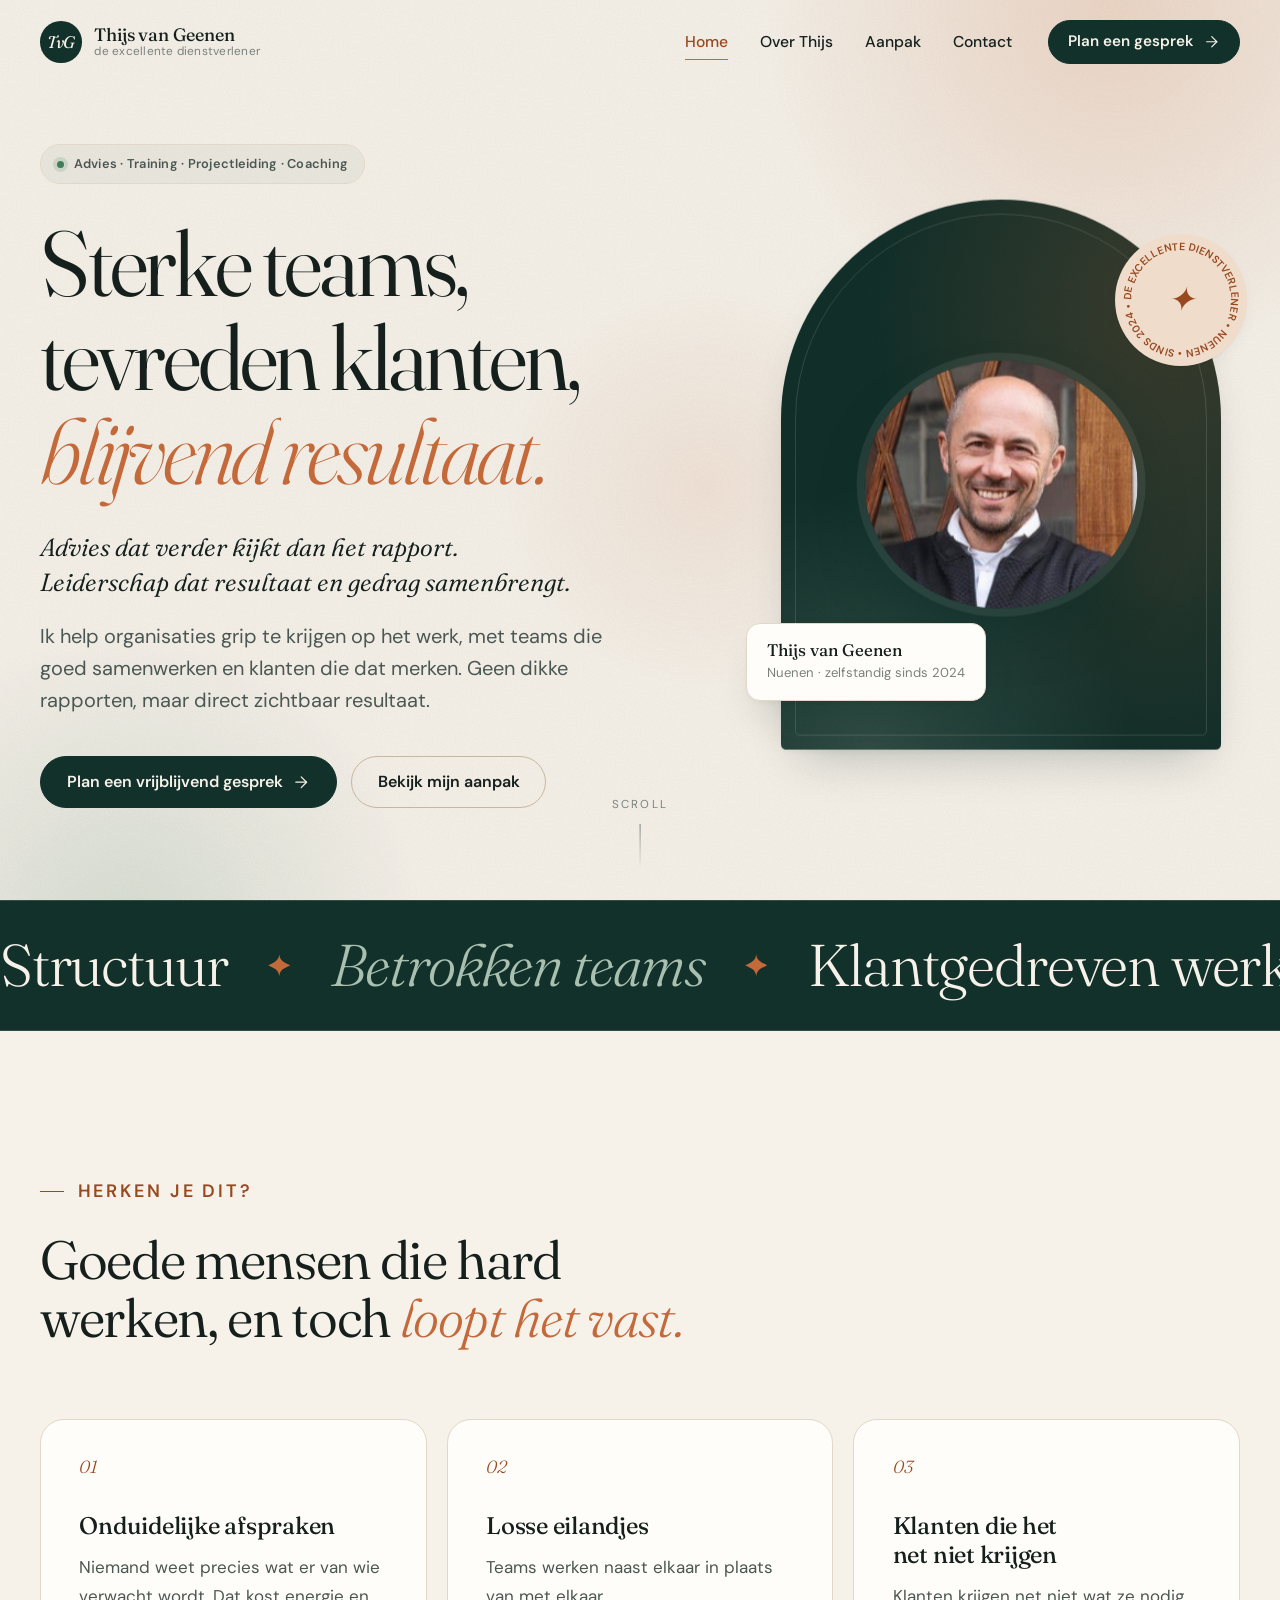
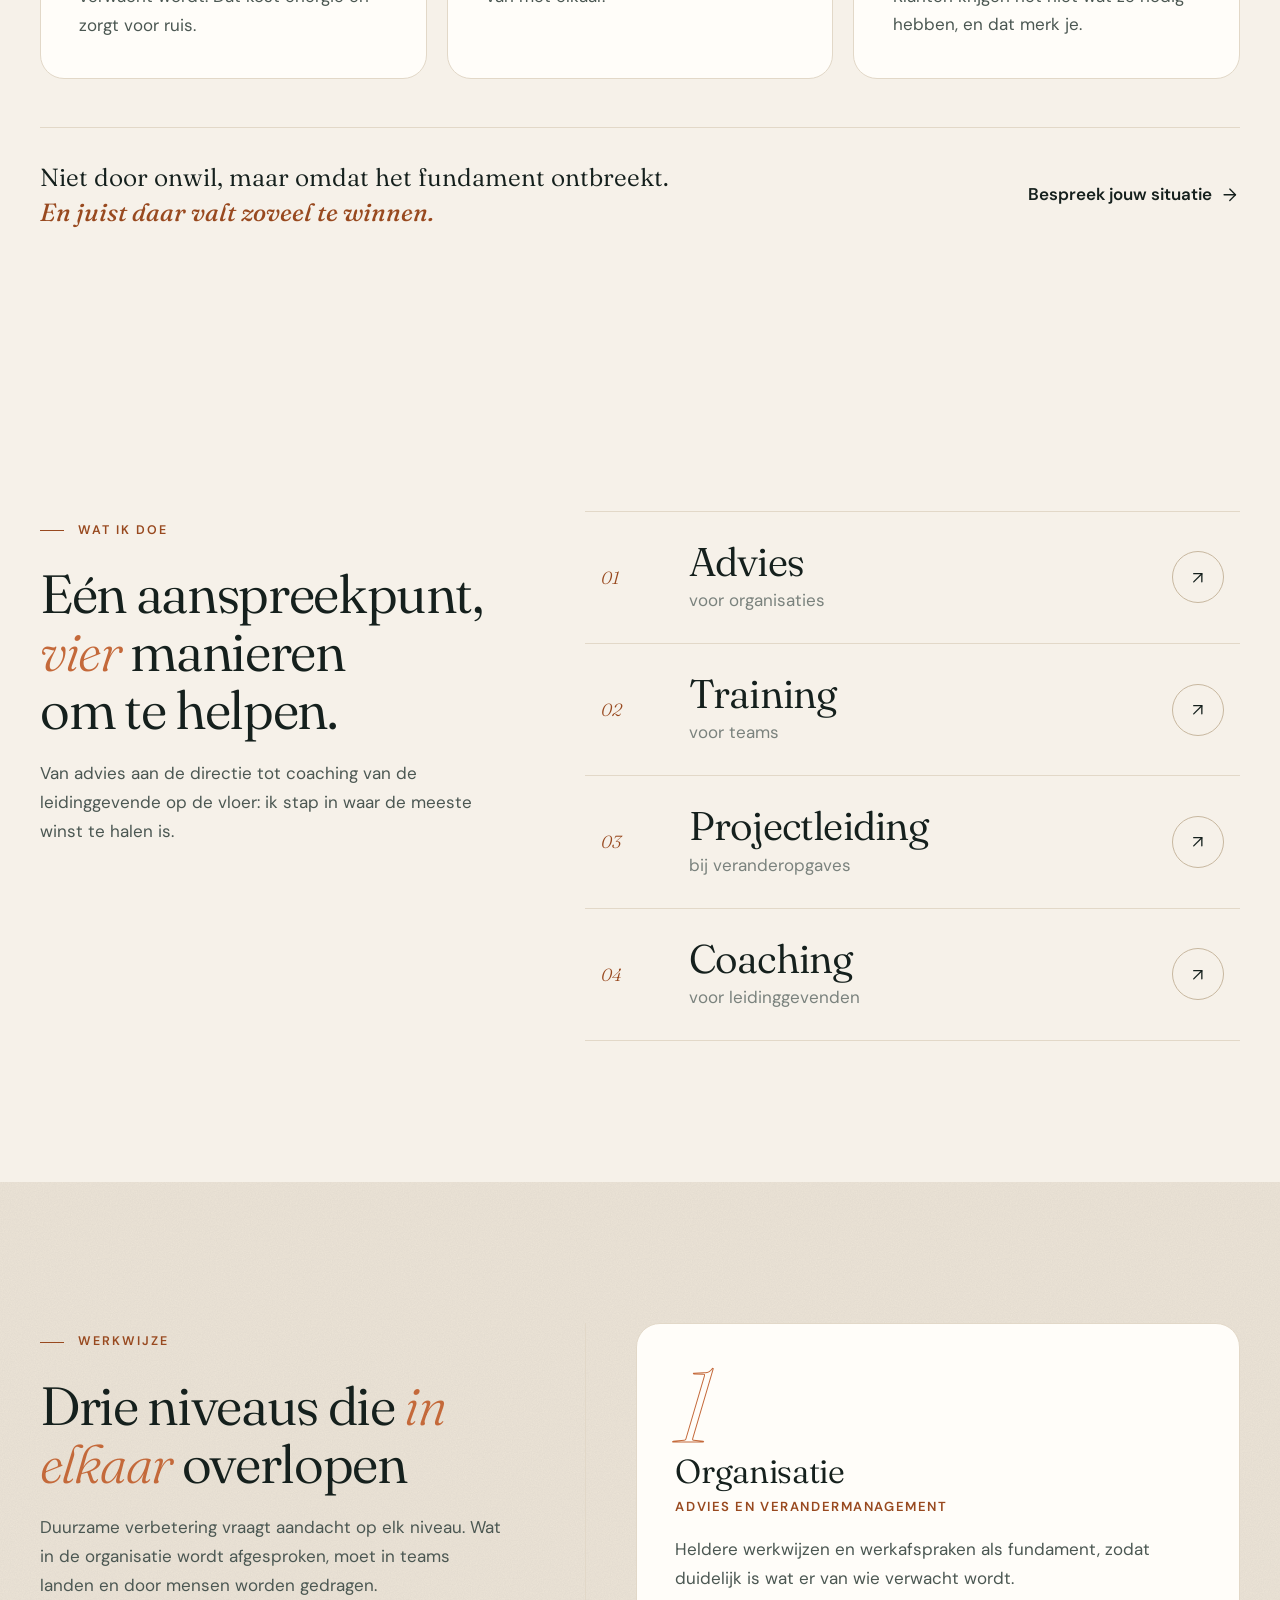
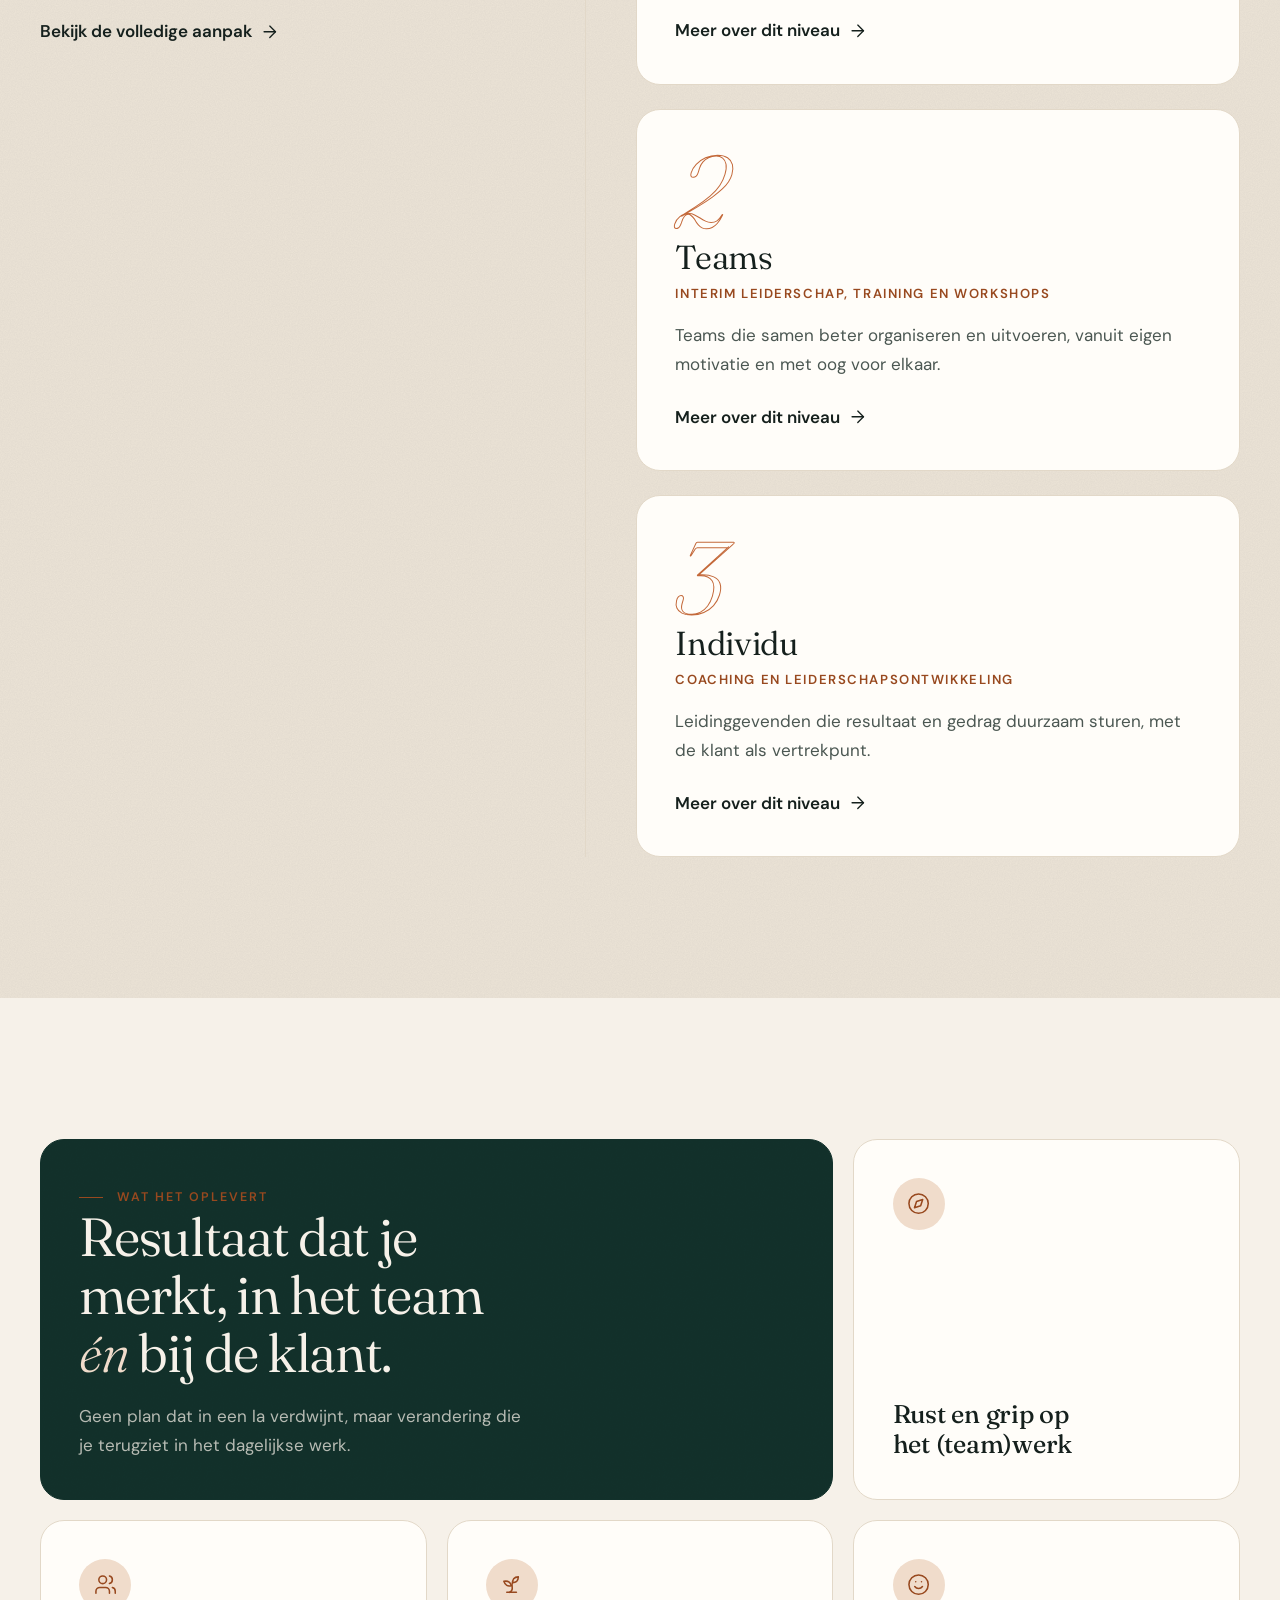
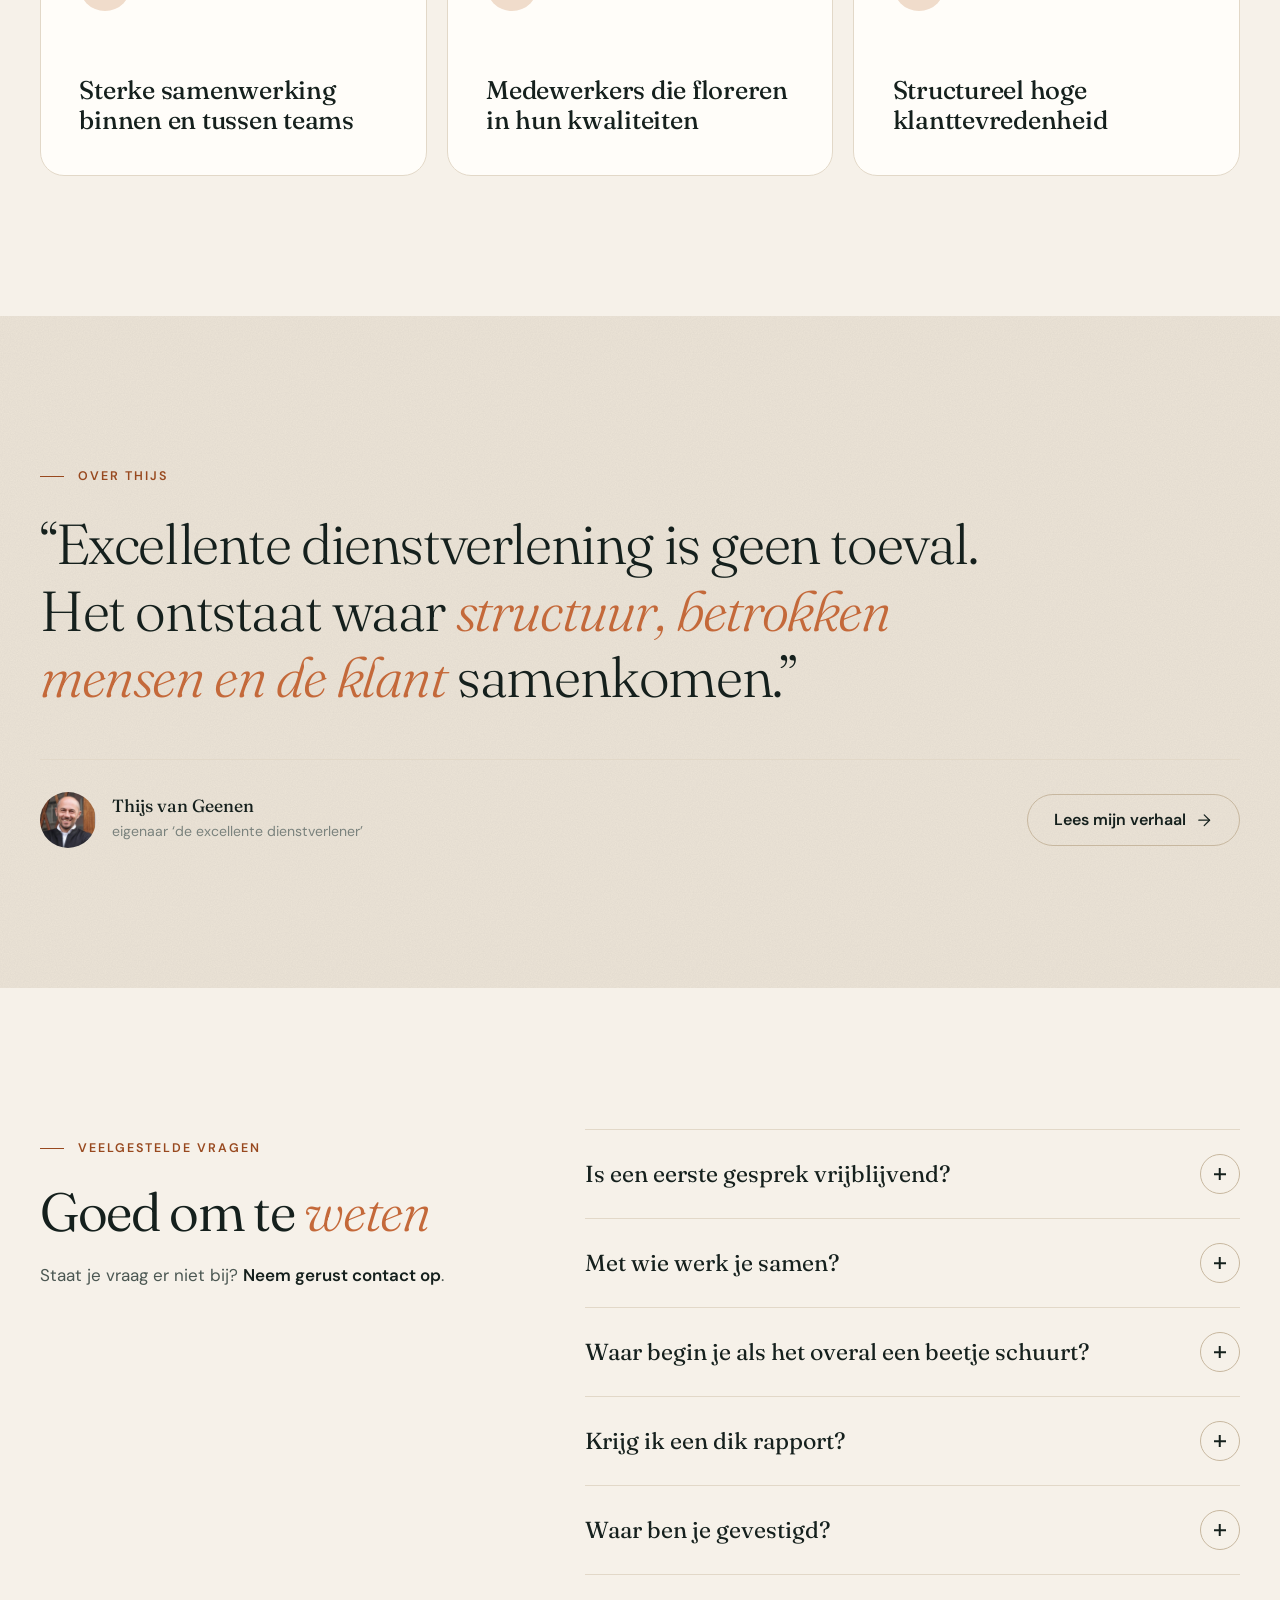
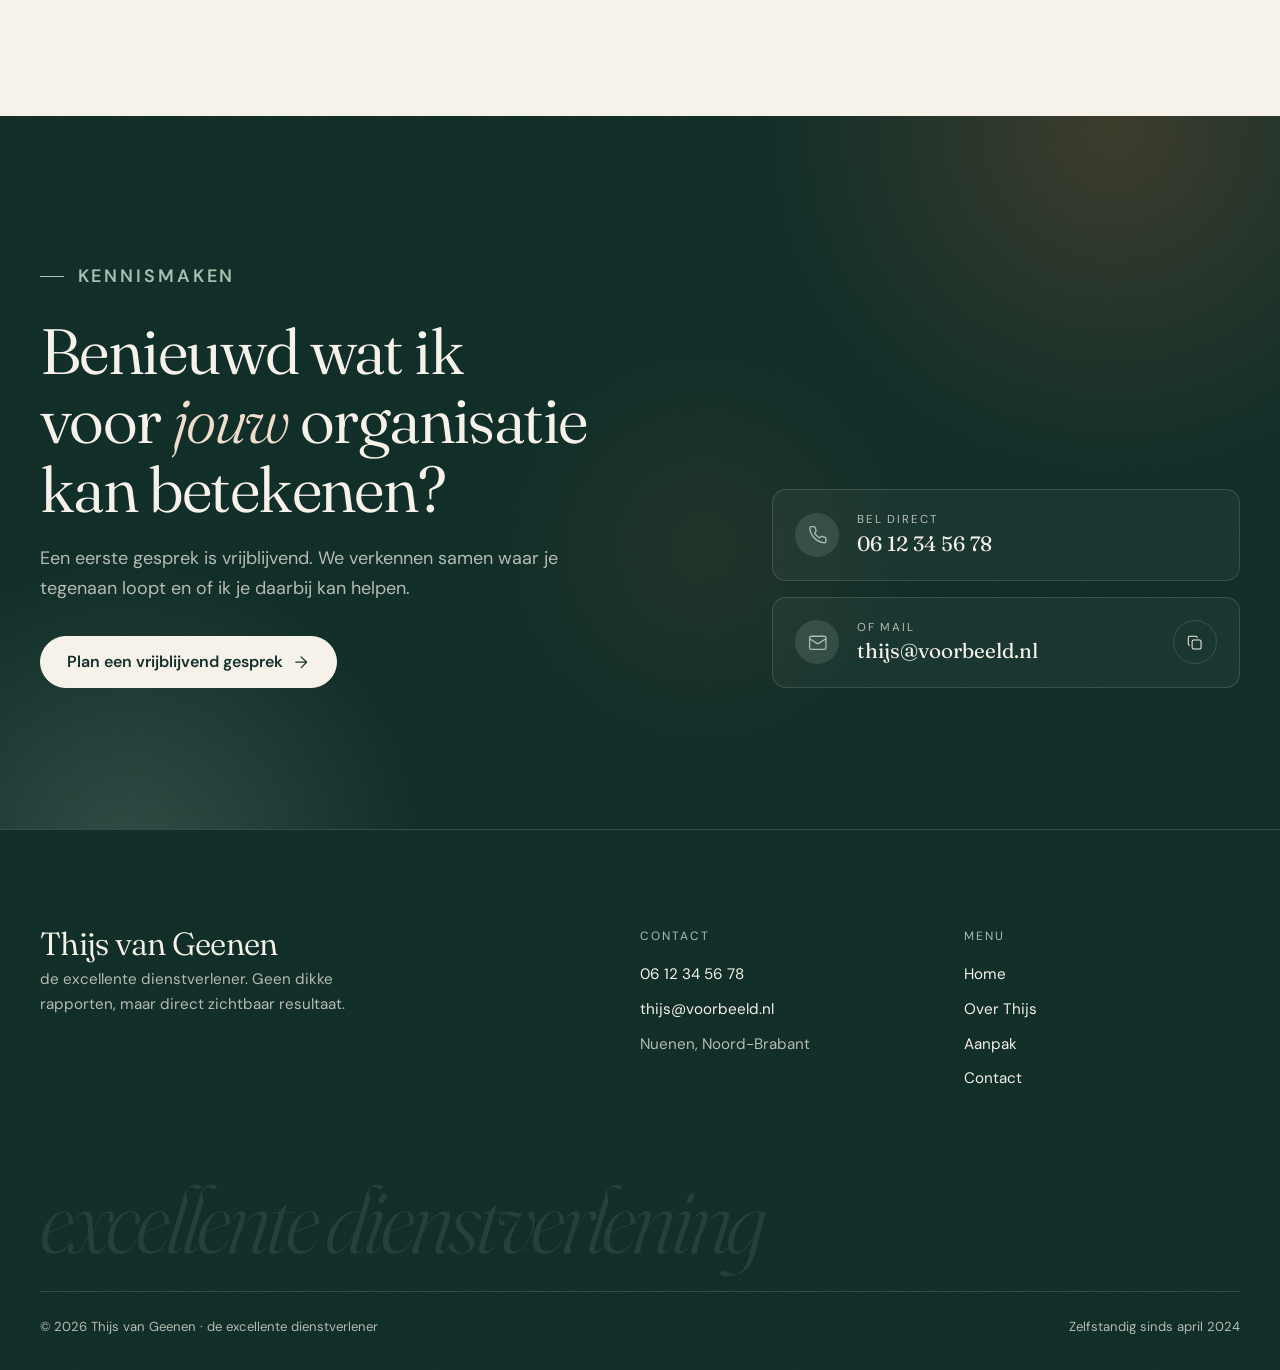
==== commit 4747990a: "Conversie en SEO verbeteren met page-cro en seo-audit skills Skills: seo-audit en page-cro uit borao" ====
--- a/index.html
+++ b/index.html
@@ -3,17 +3,155 @@
 <head>
   <meta charset="utf-8">
   <meta name="viewport" content="width=device-width, initial-scale=1">
-  <title>Thijs van Geenen | de excellente dienstverlener</title>
-  <meta name="description" content="Thijs van Geenen, de excellente dienstverlener: advies, training, projectleiding en coaching voor sterke teams en tevreden klanten. Vanuit Nuenen.">
+  <title>Adviseur, trainer &amp; coach in Nuenen | Thijs van Geenen</title>
+  <meta name="description" content="Advies, teamtraining, projectleiding en coaching voor sterke teams en tevreden klanten. Geen dikke rapporten, maar direct resultaat. Plan een gesprek.">
   <meta name="theme-color" content="#F6F1E9">
-  <meta property="og:title" content="Thijs van Geenen | de excellente dienstverlener">
-  <meta property="og:description" content="Thijs van Geenen, de excellente dienstverlener: advies, training, projectleiding en coaching voor sterke teams en tevreden klanten. Vanuit Nuenen.">
+  <meta property="og:title" content="Adviseur, trainer &amp; coach in Nuenen | Thijs van Geenen">
+  <meta property="og:description" content="Advies, teamtraining, projectleiding en coaching voor sterke teams en tevreden klanten. Geen dikke rapporten, maar direct resultaat. Plan een gesprek.">
   <meta property="og:type" content="website">
+  <link rel="canonical" href="https://ddoverkoop-blip.github.io/dienstverlener1/">
+  <meta property="og:url" content="https://ddoverkoop-blip.github.io/dienstverlener1/">
+  <meta property="og:image" content="https://ddoverkoop-blip.github.io/dienstverlener1/assets/img/portret.png">
+  <meta property="og:image:alt" content="Portretfoto van Thijs van Geenen">
+  <meta property="og:locale" content="nl_NL">
+  <meta property="og:site_name" content="Thijs van Geenen – de excellente dienstverlener">
+  <meta name="twitter:card" content="summary">
   <link rel="icon" href="assets/img/favicon.svg" type="image/svg+xml">
   <link rel="preconnect" href="https://fonts.googleapis.com">
   <link rel="preconnect" href="https://fonts.gstatic.com" crossorigin>
   <link rel="stylesheet" href="https://fonts.googleapis.com/css2?family=Fraunces:ital,opsz,wght@0,9..144,300..600;1,9..144,300..600&amp;family=DM+Sans:ital,opsz,wght@0,9..40,400..700;1,9..40,400..700&amp;display=swap">
   <link rel="stylesheet" href="assets/css/style.css">
+  <script type="application/ld+json">
+{
+  "@context": "https://schema.org",
+  "@graph": [
+    {
+      "@type": "ProfessionalService",
+      "@id": "https://ddoverkoop-blip.github.io/dienstverlener1/#bedrijf",
+      "name": "de excellente dienstverlener",
+      "alternateName": "Thijs van Geenen – de excellente dienstverlener",
+      "url": "https://ddoverkoop-blip.github.io/dienstverlener1/",
+      "image": "https://ddoverkoop-blip.github.io/dienstverlener1/assets/img/portret.png",
+      "description": "Advies, training, projectleiding en coaching voor sterke teams en tevreden klanten.",
+      "slogan": "Geen dikke rapporten, maar direct zichtbaar resultaat.",
+      "foundingDate": "2024-04",
+      "address": {
+        "@type": "PostalAddress",
+        "addressLocality": "Nuenen",
+        "addressRegion": "Noord-Brabant",
+        "addressCountry": "NL"
+      },
+      "areaServed": {
+        "@type": "Country",
+        "name": "Nederland"
+      },
+      "founder": {
+        "@id": "https://ddoverkoop-blip.github.io/dienstverlener1/over-thijs/#thijs"
+      },
+      "hasOfferCatalog": {
+        "@type": "OfferCatalog",
+        "name": "Diensten",
+        "itemListElement": [
+          {
+            "@type": "Offer",
+            "itemOffered": {
+              "@type": "Service",
+              "name": "Advies",
+              "description": "Advies aan organisaties over het verbeteren van team- en klantprestaties."
+            }
+          },
+          {
+            "@type": "Offer",
+            "itemOffered": {
+              "@type": "Service",
+              "name": "Training",
+              "description": "Training voor teams in hun ontwikkeling naar beter organiseren en uitvoeren."
+            }
+          },
+          {
+            "@type": "Offer",
+            "itemOffered": {
+              "@type": "Service",
+              "name": "Projectleiding",
+              "description": "Begeleiding van veranderopgaves waarin processen, systemen en gedrag samenkomen."
+            }
+          },
+          {
+            "@type": "Offer",
+            "itemOffered": {
+              "@type": "Service",
+              "name": "Coaching",
+              "description": "Coaching van leidinggevenden om resultaat en gedrag duurzaam te sturen."
+            }
+          }
+        ]
+      }
+    },
+    {
+      "@type": "Person",
+      "@id": "https://ddoverkoop-blip.github.io/dienstverlener1/over-thijs/#thijs",
+      "name": "Thijs van Geenen",
+      "jobTitle": "Adviseur, trainer, projectleider en coach",
+      "image": "https://ddoverkoop-blip.github.io/dienstverlener1/assets/img/portret.png",
+      "url": "https://ddoverkoop-blip.github.io/dienstverlener1/over-thijs/",
+      "worksFor": {
+        "@id": "https://ddoverkoop-blip.github.io/dienstverlener1/#bedrijf"
+      },
+      "address": {
+        "@type": "PostalAddress",
+        "addressLocality": "Nuenen",
+        "addressRegion": "Noord-Brabant",
+        "addressCountry": "NL"
+      }
+    },
+    {
+      "@type": "FAQPage",
+      "mainEntity": [
+        {
+          "@type": "Question",
+          "name": "Is een eerste gesprek vrijblijvend?",
+          "acceptedAnswer": {
+            "@type": "Answer",
+            "text": "Ja. In een eerste, vrijblijvend gesprek verkennen we samen waar je tegenaan loopt en of ik je daarbij kan helpen."
+          }
+        },
+        {
+          "@type": "Question",
+          "name": "Met wie werk je samen?",
+          "acceptedAnswer": {
+            "@type": "Answer",
+            "text": "Met organisaties, teams en leidinggevenden. Ik adviseer organisaties, train teams, leid veranderopgaves en coach leidinggevenden."
+          }
+        },
+        {
+          "@type": "Question",
+          "name": "Waar begin je als het overal een beetje schuurt?",
+          "acceptedAnswer": {
+            "@type": "Answer",
+            "text": "We kijken samen waar jouw organisatie staat en op welk niveau de meeste winst te halen is: organisatie, team of individu. De drie niveaus bouwen op elkaar voort. Bekijk de aanpak"
+          }
+        },
+        {
+          "@type": "Question",
+          "name": "Krijg ik een dik rapport?",
+          "acceptedAnswer": {
+            "@type": "Answer",
+            "text": "Nee. Ik sta naast je mensen, dicht op het werk, en stuur op resultaat dat je direct terugziet in het dagelijkse werk."
+          }
+        },
+        {
+          "@type": "Question",
+          "name": "Waar ben je gevestigd?",
+          "acceptedAnswer": {
+            "@type": "Answer",
+            "text": "In Nuenen, Noord-Brabant. Sinds april 2024 werk ik als zelfstandige onder de naam ‘de excellente dienstverlener’."
+          }
+        }
+      ]
+    }
+  ]
+}
+  </script>
   <script>document.documentElement.classList.add('js')</script>
 </head>
 <body>
@@ -55,14 +193,14 @@
           <p class="hero-sub" data-reveal style="--d: 500ms">Advies dat verder kijkt dan het rapport. Leiderschap dat resultaat en gedrag samenbrengt.</p>
           <p class="lead" data-reveal style="--d: 650ms">Ik help organisaties grip te krijgen op het werk, met teams die goed samenwerken en klanten die dat merken. Geen dikke rapporten, maar direct zichtbaar resultaat.</p>
           <div class="actions" data-reveal style="--d: 800ms">
-            <a class="btn" href="contact/" data-magnet>Plan een gesprek <svg class="icon" viewBox="0 0 24 24" aria-hidden="true"><path d="M5 12h14"/><path d="m12 5 7 7-7 7"/></svg></a>
+            <a class="btn" href="contact/" data-magnet>Plan een vrijblijvend gesprek <svg class="icon" viewBox="0 0 24 24" aria-hidden="true"><path d="M5 12h14"/><path d="m12 5 7 7-7 7"/></svg></a>
             <a class="btn btn-ghost" href="aanpak/">Bekijk mijn aanpak</a>
           </div>
         </div>
         <div class="portrait-stage" data-reveal style="--d: 300ms">
           <div class="portrait-arch grain on-ink" data-parallax="0.06">
             <div class="aura" aria-hidden="true"><span></span><span></span><span></span></div>
-            <img class="portrait" src="assets/img/portret.png" alt="Portretfoto van Thijs van Geenen" width="248" height="248">
+            <img class="portrait" fetchpriority="high" src="assets/img/portret.png" alt="Portretfoto van Thijs van Geenen" width="248" height="248">
           </div>
           <div class="badge" aria-hidden="true">
             <svg class="badge-ring" viewBox="0 0 132 132"><defs><path id="badge-circle" d="M66,66 m-50,0 a50,50 0 1,1 100,0 a50,50 0 1,1 -100,0"/></defs><text><textPath href="#badge-circle" textLength="312" lengthAdjust="spacing">De excellente dienstverlener • Nuenen • sinds 2024 •</textPath></text></svg>
@@ -80,6 +218,24 @@
         <div class="marquee-group"><span class="marquee-item">Structuur <svg class="icon" viewBox="0 0 24 24" aria-hidden="true"><path d="M12 2c.6 4.8 2.2 6.4 10 10-7.8 3.6-9.4 5.2-10 10-.6-4.8-2.2-6.4-10-10 7.8-3.6 9.4-5.2 10-10Z" fill="currentColor" stroke="none"/></svg></span><span class="marquee-item">Betrokken teams <svg class="icon" viewBox="0 0 24 24" aria-hidden="true"><path d="M12 2c.6 4.8 2.2 6.4 10 10-7.8 3.6-9.4 5.2-10 10-.6-4.8-2.2-6.4-10-10 7.8-3.6 9.4-5.2 10-10Z" fill="currentColor" stroke="none"/></svg></span><span class="marquee-item">Klantgedreven werken <svg class="icon" viewBox="0 0 24 24" aria-hidden="true"><path d="M12 2c.6 4.8 2.2 6.4 10 10-7.8 3.6-9.4 5.2-10 10-.6-4.8-2.2-6.4-10-10 7.8-3.6 9.4-5.2 10-10Z" fill="currentColor" stroke="none"/></svg></span><span class="marquee-item">Rust en grip <svg class="icon" viewBox="0 0 24 24" aria-hidden="true"><path d="M12 2c.6 4.8 2.2 6.4 10 10-7.8 3.6-9.4 5.2-10 10-.6-4.8-2.2-6.4-10-10 7.8-3.6 9.4-5.2 10-10Z" fill="currentColor" stroke="none"/></svg></span><span class="marquee-item">Blijvend resultaat <svg class="icon" viewBox="0 0 24 24" aria-hidden="true"><path d="M12 2c.6 4.8 2.2 6.4 10 10-7.8 3.6-9.4 5.2-10 10-.6-4.8-2.2-6.4-10-10 7.8-3.6 9.4-5.2 10-10Z" fill="currentColor" stroke="none"/></svg></span></div>
       </div>
     </div>
+
+    <section class="section pains-section" id="herken-je-dit">
+      <div class="container">
+        <div class="section-head">
+          <p class="eyebrow" data-reveal>Herken je dit?</p>
+          <h2 data-split>Goede mensen die hard werken, en toch <em>loopt het vast.</em></h2>
+        </div>
+        <ul class="pains" data-stagger>
+          <li class="card pain"><span class="pain-num">01</span><h3>Onduidelijke afspraken</h3><p>Niemand weet precies wat er van wie verwacht wordt. Dat kost energie en zorgt voor ruis.</p></li>
+          <li class="card pain"><span class="pain-num">02</span><h3>Losse eilandjes</h3><p>Teams werken naast elkaar in plaats van met elkaar.</p></li>
+          <li class="card pain"><span class="pain-num">03</span><h3>Klanten die het net niet krijgen</h3><p>Klanten krijgen net niet wat ze nodig hebben, en dat merk je.</p></li>
+        </ul>
+        <div class="pains-close" data-reveal>
+          <p>Niet door onwil, maar omdat het fundament ontbreekt. <strong>En juist daar valt zoveel te winnen.</strong></p>
+          <a class="link" href="contact/">Bespreek jouw situatie <svg class="icon" viewBox="0 0 24 24" aria-hidden="true"><path d="M5 12h14"/><path d="m12 5 7 7-7 7"/></svg></a>
+        </div>
+      </div>
+    </section>
 
     <section class="section" id="diensten">
       <div class="container split">
@@ -169,6 +325,38 @@
       </div>
     </section>
 
+    <section class="section" id="veelgestelde-vragen">
+      <div class="container split">
+        <div class="sticky">
+          <p class="eyebrow" data-reveal>Veelgestelde vragen</p>
+          <h2 data-split>Goed om te <em>weten</em></h2>
+          <p data-reveal>Staat je vraag er niet bij? <a class="link" href="contact/">Neem gerust contact op</a>.</p>
+        </div>
+        <div class="faq" data-stagger>
+          <details class="faq-item">
+            <summary>Is een eerste gesprek vrijblijvend?<span class="faq-icon" aria-hidden="true"></span></summary>
+            <p>Ja. In een eerste, vrijblijvend gesprek verkennen we samen waar je tegenaan loopt en of ik je daarbij kan helpen.</p>
+          </details>
+          <details class="faq-item">
+            <summary>Met wie werk je samen?<span class="faq-icon" aria-hidden="true"></span></summary>
+            <p>Met organisaties, teams en leidinggevenden. Ik adviseer organisaties, train teams, leid veranderopgaves en coach leidinggevenden.</p>
+          </details>
+          <details class="faq-item">
+            <summary>Waar begin je als het overal een beetje schuurt?<span class="faq-icon" aria-hidden="true"></span></summary>
+            <p>We kijken samen waar jouw organisatie staat en op welk niveau de meeste winst te halen is: organisatie, team of individu. De drie niveaus bouwen op elkaar voort. <a class="link" href="aanpak/">Bekijk de aanpak</a></p>
+          </details>
+          <details class="faq-item">
+            <summary>Krijg ik een dik rapport?<span class="faq-icon" aria-hidden="true"></span></summary>
+            <p>Nee. Ik sta naast je mensen, dicht op het werk, en stuur op resultaat dat je direct terugziet in het dagelijkse werk.</p>
+          </details>
+          <details class="faq-item">
+            <summary>Waar ben je gevestigd?<span class="faq-icon" aria-hidden="true"></span></summary>
+            <p>In Nuenen, Noord-Brabant. Sinds april 2024 werk ik als zelfstandige onder de naam ‘de excellente dienstverlener’.</p>
+          </details>
+        </div>
+      </div>
+    </section>
+
     <section class="section cta on-ink grain" data-pause>
       <div class="aura" aria-hidden="true"><span></span><span></span><span></span></div>
       <div class="container cta-grid">
@@ -177,7 +365,7 @@
           <h2 data-split>Benieuwd wat ik voor <em>jouw</em> organisatie kan betekenen?</h2>
           <p data-reveal>Een eerste gesprek is vrijblijvend. We verkennen samen waar je tegenaan loopt en of ik je daarbij kan helpen.</p>
           <div class="actions" data-reveal>
-            <a class="btn btn-light" href="contact/" data-magnet>Plan een gesprek <svg class="icon" viewBox="0 0 24 24" aria-hidden="true"><path d="M5 12h14"/><path d="m12 5 7 7-7 7"/></svg></a>
+            <a class="btn btn-light" href="contact/" data-magnet>Plan een vrijblijvend gesprek <svg class="icon" viewBox="0 0 24 24" aria-hidden="true"><path d="M5 12h14"/><path d="m12 5 7 7-7 7"/></svg></a>
           </div>
         </div>
         <div class="contact-cards" data-stagger>
@@ -194,6 +382,12 @@
       </div>
     </section>
   </main>
+
+
+  <div class="mobile-cta" aria-label="Snel contact">
+    <a class="btn" href="contact/">Plan een vrijblijvend gesprek</a>
+    <a class="btn btn-ghost mobile-cta-call" href="tel:+31612345678" aria-label="Bel Thijs direct"><svg class="icon" viewBox="0 0 24 24" aria-hidden="true"><path d="M22 16.92v3a2 2 0 0 1-2.18 2 19.79 19.79 0 0 1-8.63-3.07 19.5 19.5 0 0 1-6-6 19.79 19.79 0 0 1-3.07-8.67A2 2 0 0 1 4.11 2h3a2 2 0 0 1 2 1.72 12.84 12.84 0 0 0 .7 2.81 2 2 0 0 1-.45 2.11L8.09 9.91a16 16 0 0 0 6 6l1.27-1.27a2 2 0 0 1 2.11-.45 12.84 12.84 0 0 0 2.81.7A2 2 0 0 1 22 16.92z"/></svg></a>
+  </div>
 
   <footer class="site-footer grain on-ink">
     <div class="container">
--- a/assets/css/style.css
+++ b/assets/css/style.css
@@ -564,6 +564,70 @@
 .footer-bottom { display: flex; flex-wrap: wrap; justify-content: space-between; gap: .75rem 2rem; padding-top: 1.5rem; border-top: 1px solid var(--border-on-ink); font-size: .82rem; }
 .footer-bottom p { margin: 0; }
 
+
+/* ---------- Conversie-onderdelen ---------- */
+/* Herken je dit? */
+.pains { list-style: none; margin: 0; padding: 0; display: grid; grid-template-columns: repeat(3, 1fr); gap: 1.25rem; }
+.pain { display: flex; flex-direction: column; gap: .75rem; }
+.pain-num { font: italic 300 1.1rem/1 var(--font-display); color: var(--accent-ink); margin-bottom: 1.5rem; }
+.pain h3 { margin: 0; }
+.pain p { margin: 0; }
+.pains-close { display: flex; flex-wrap: wrap; align-items: center; justify-content: space-between; gap: 1rem 2rem; margin-top: clamp(2rem, 4vw, 3rem); padding-top: 2rem; border-top: 1px solid var(--border); }
+.pains-close p { margin: 0; font: 350 clamp(1.25rem, 2vw, 1.55rem)/1.4 var(--font-display); color: var(--text); max-width: 40rem; }
+.pains-close strong { font-weight: 450; font-style: italic; color: var(--accent-ink); }
+
+/* FAQ */
+.faq { border-top: 1px solid var(--border); }
+.faq-item { border-bottom: 1px solid var(--border); }
+.faq-item summary {
+  display: flex; align-items: center; justify-content: space-between; gap: 1.5rem;
+  min-height: 44px; padding: 1.5rem 0; cursor: pointer; list-style: none;
+  font: 400 clamp(1.2rem, 2vw, 1.45rem)/1.3 var(--font-display); color: var(--text);
+  transition: color .3s var(--ease);
+}
+.faq-item summary::-webkit-details-marker { display: none; }
+.faq-item summary:hover { color: var(--accent-ink); }
+.faq-item summary:focus-visible { outline: 2px solid var(--accent); outline-offset: 4px; border-radius: 4px; }
+.faq-icon { position: relative; flex: none; width: 2.5rem; height: 2.5rem; border-radius: 50%; border: 1px solid var(--border-hover); transition: background .35s var(--ease), border-color .35s var(--ease), transform .45s var(--ease); }
+.faq-icon::before, .faq-icon::after { content: ""; position: absolute; left: 50%; top: 50%; width: 12px; height: 1.5px; background: var(--text); translate: -50% -50%; transition: transform .45s var(--ease), background .35s; }
+.faq-icon::after { transform: rotate(90deg); }
+.faq-item[open] .faq-icon { background: var(--ink); border-color: var(--ink); transform: rotate(180deg); }
+.faq-item[open] .faq-icon::before, .faq-item[open] .faq-icon::after { background: var(--on-ink); }
+.faq-item[open] .faq-icon::after { transform: rotate(0deg); }
+.faq-item p { margin: 0 0 1.75rem; max-width: 40rem; }
+.faq-item[open] p { animation: faq-in .5s var(--ease); }
+@keyframes faq-in { from { opacity: 0; transform: translateY(-6px); } }
+
+/* Contact: verwachtingen + formulierstatus */
+.expect { list-style: none; margin: 0; padding: 0; display: grid; grid-template-columns: repeat(3, 1fr); gap: 1.25rem; }
+.expect .level-num { display: block; font-size: clamp(3.5rem, 6vw, 4.5rem); margin-bottom: 1.5rem; }
+.expect h3 { margin-bottom: .5rem; }
+.expect p { margin: 0; }
+.optional { font-weight: 400; color: var(--text-tertiary); }
+.form-status { margin: 0; padding: 1rem 1.25rem; border-radius: var(--radius); background: rgba(var(--success-rgb), .1); color: var(--text); font-size: .95rem; }
+.form-status a { color: var(--accent-ink); font-weight: 600; }
+
+/* Mobiele actiebalk */
+.mobile-cta { display: none; }
+@media (max-width: 760px) {
+  .mobile-cta {
+    position: fixed; left: .75rem; right: .75rem; bottom: calc(.75rem + env(safe-area-inset-bottom)); z-index: 55;
+    display: flex; gap: .5rem; padding: .5rem; border-radius: 999px;
+    background: rgba(var(--bg-rgb), .92); backdrop-filter: blur(12px); -webkit-backdrop-filter: blur(12px);
+    border: 1px solid var(--border); box-shadow: var(--shadow-lg);
+    transform: translateY(calc(100% + 2rem)); transition: transform .5s var(--ease);
+  }
+  .mobile-cta.is-visible { transform: none; }
+  .mobile-cta .btn { flex: 1; min-height: 3rem; font-size: .95rem; }
+  .mobile-cta .mobile-cta-call { flex: none; width: 3rem; padding: 0; }
+  body.menu-open .mobile-cta { transform: translateY(calc(100% + 2rem)); }
+  .site-footer { padding-bottom: 6rem; }
+}
+
+@media (max-width: 1024px) {
+  .pains, .expect { grid-template-columns: 1fr; }
+}
+
 /* ---------- Responsief ---------- */
 @media (max-width: 1024px) {
   .hero-grid, .page-hero-grid, .split, .story, .level-detail, .contact-hero, .cta-grid { grid-template-columns: 1fr; }
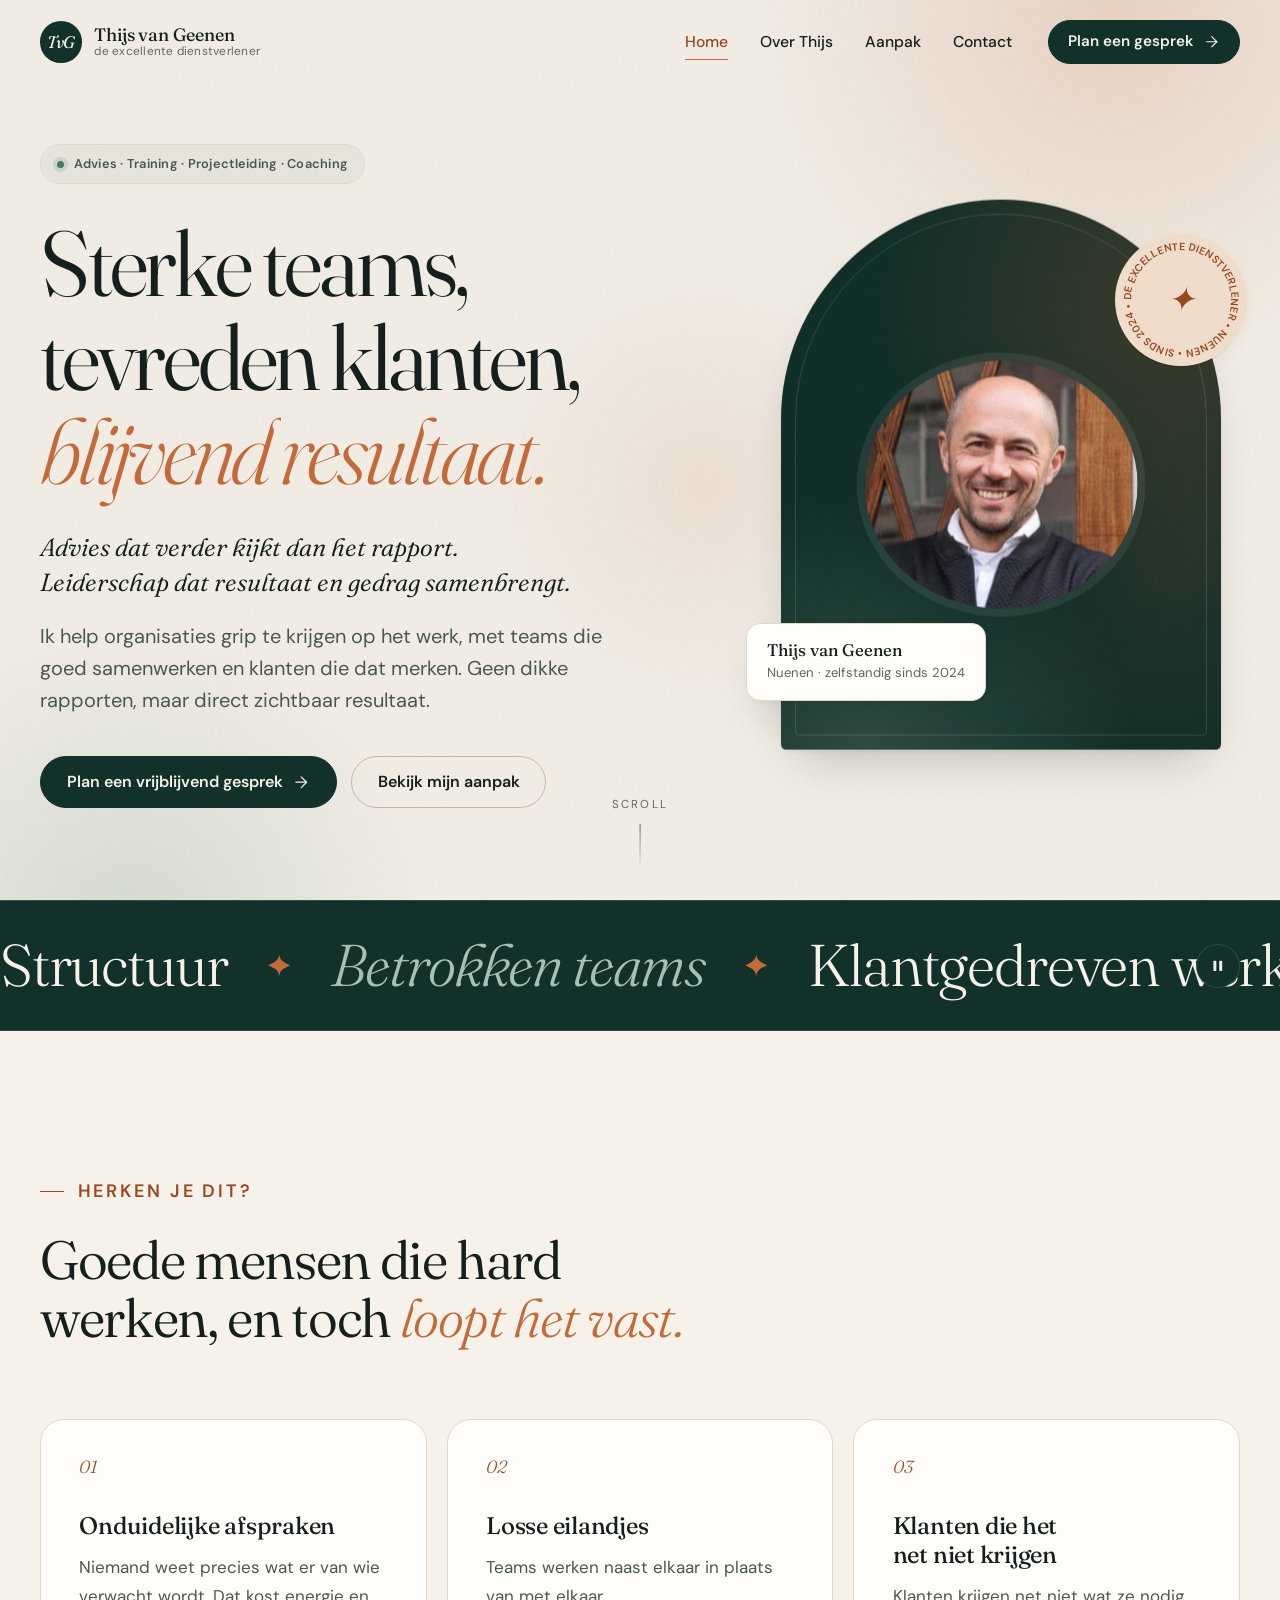
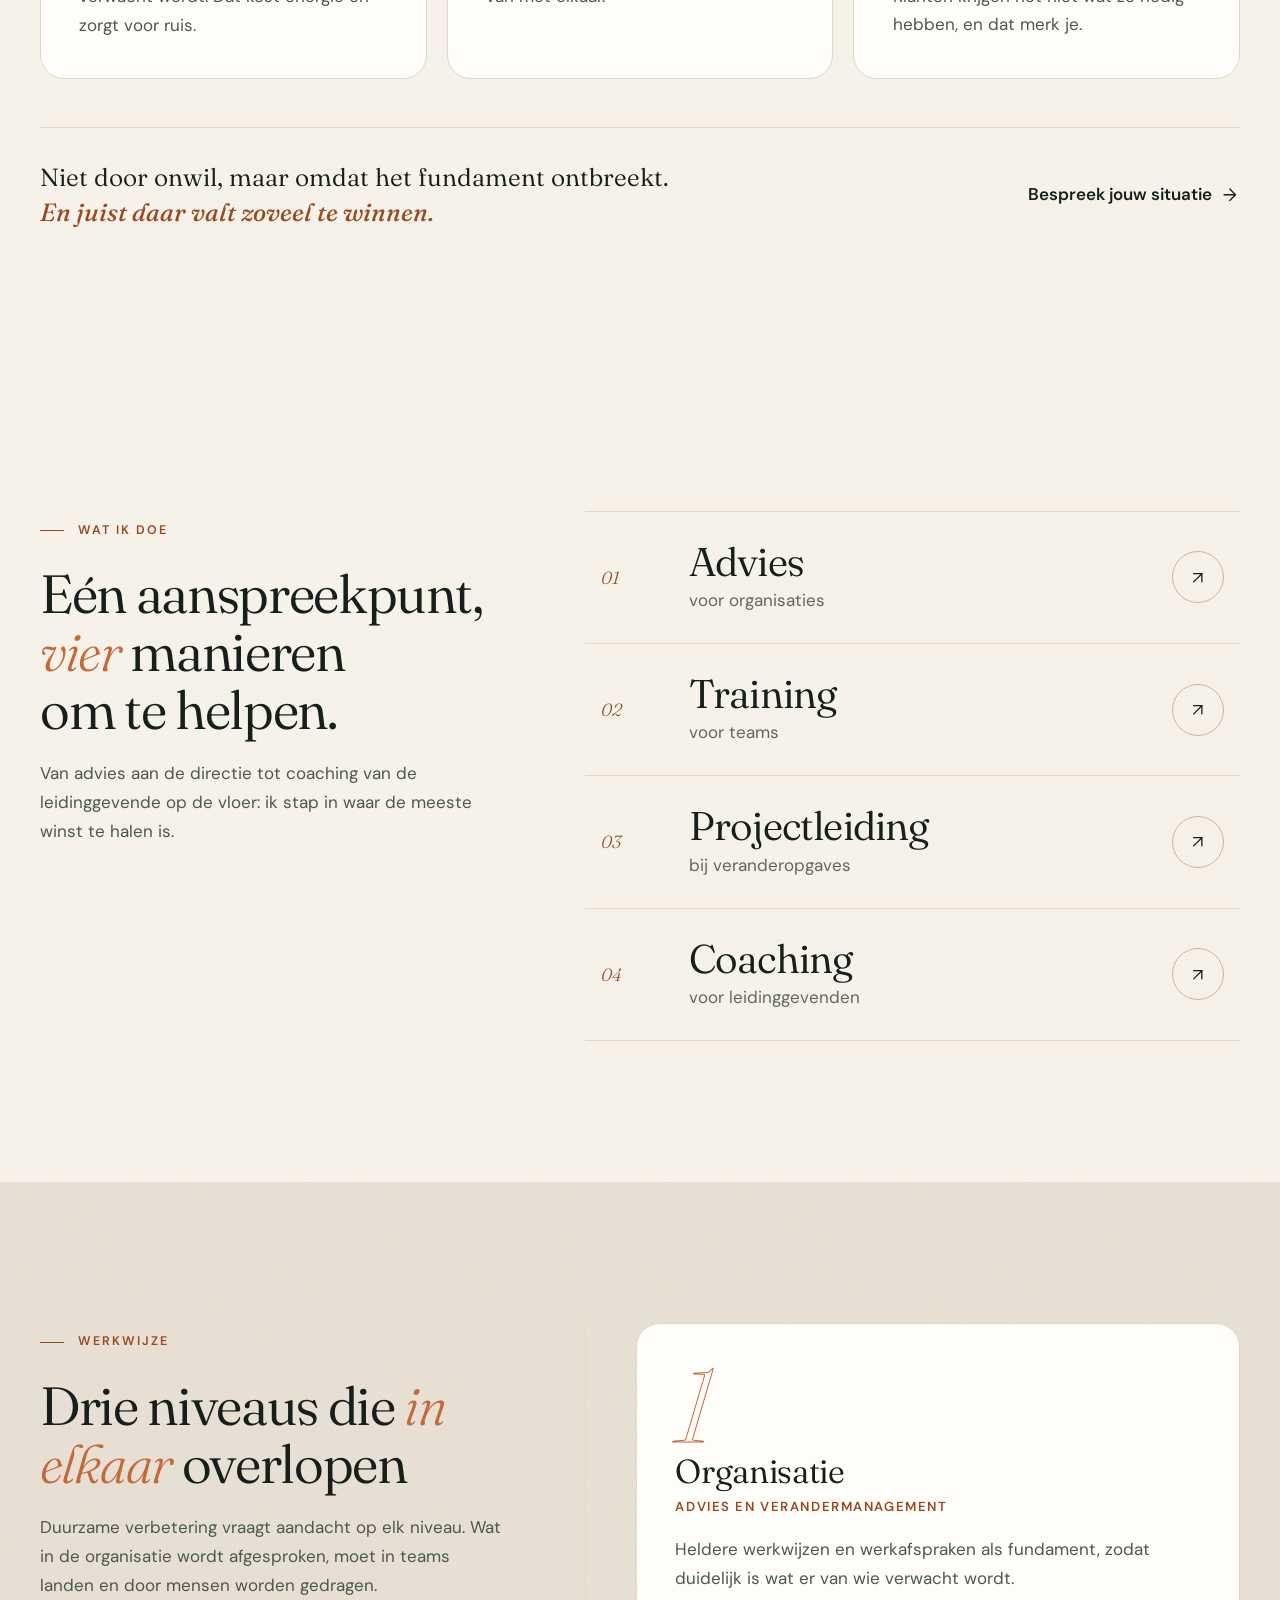
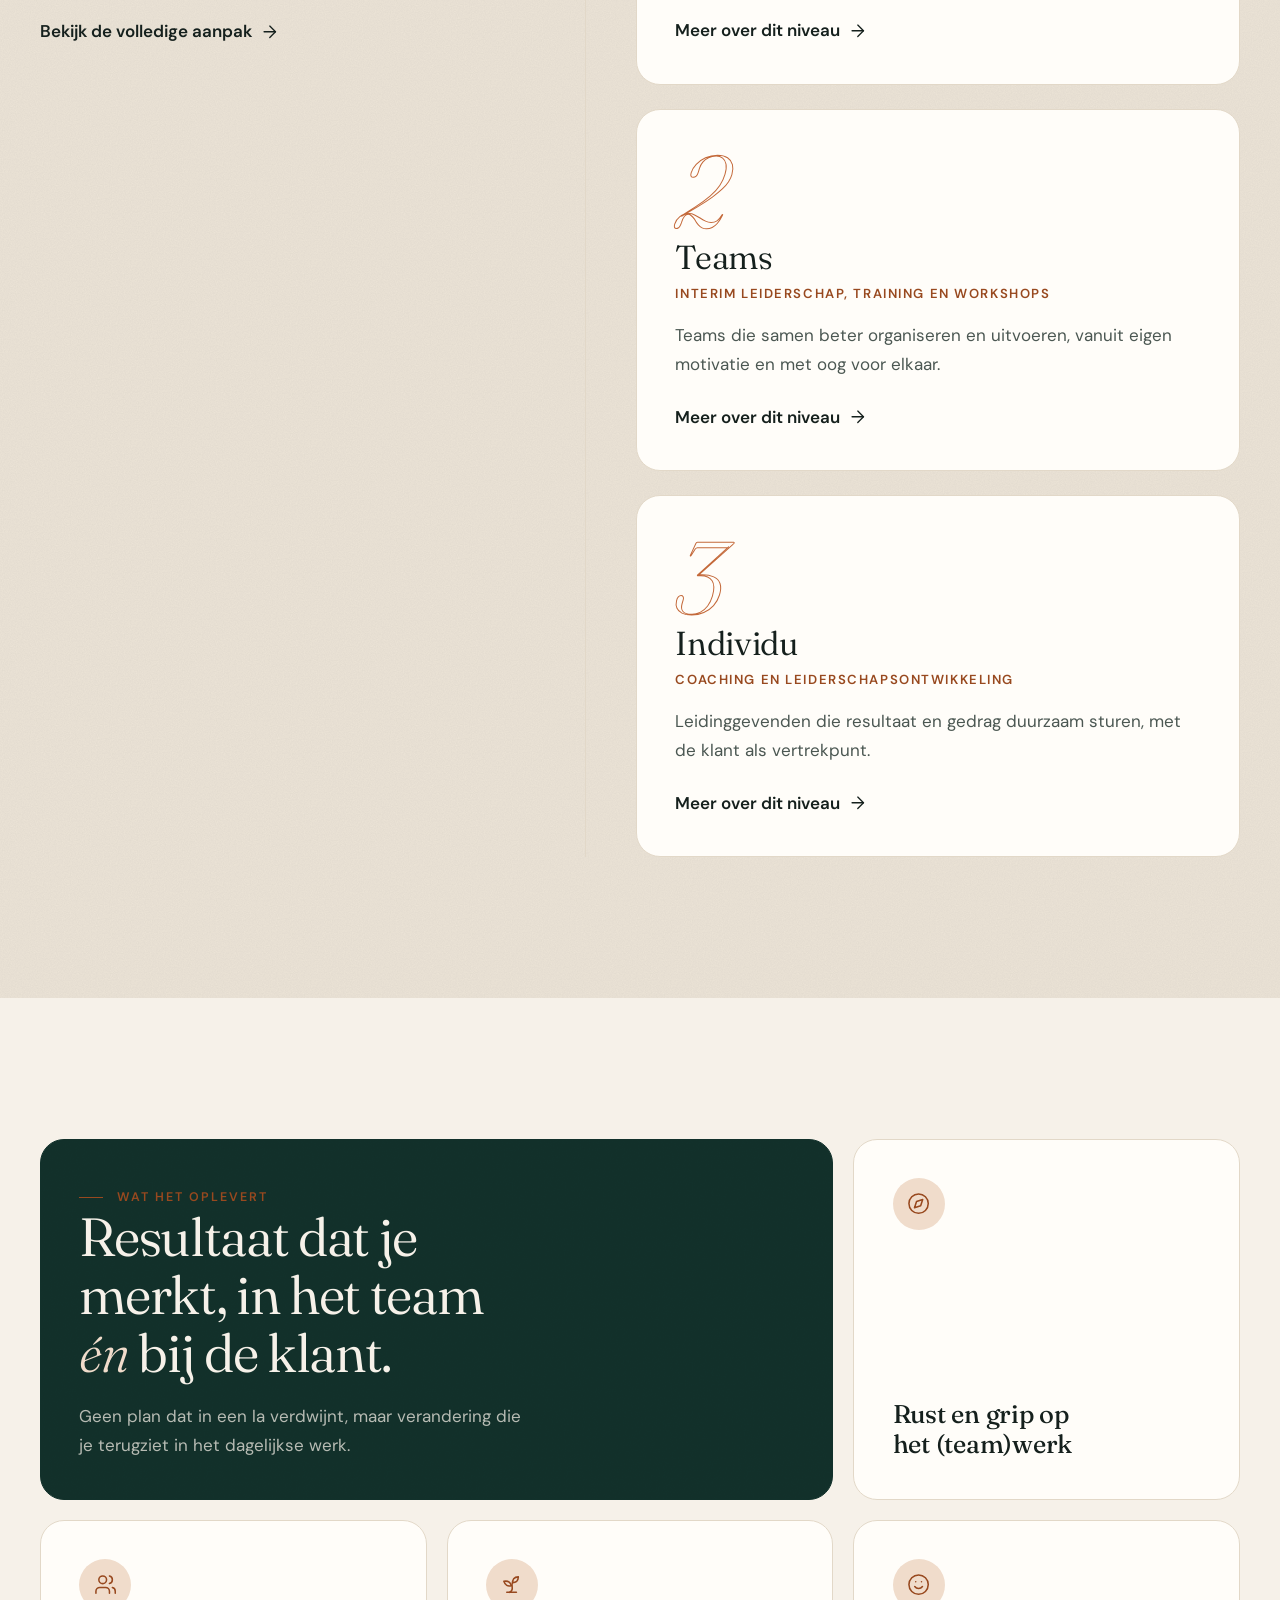
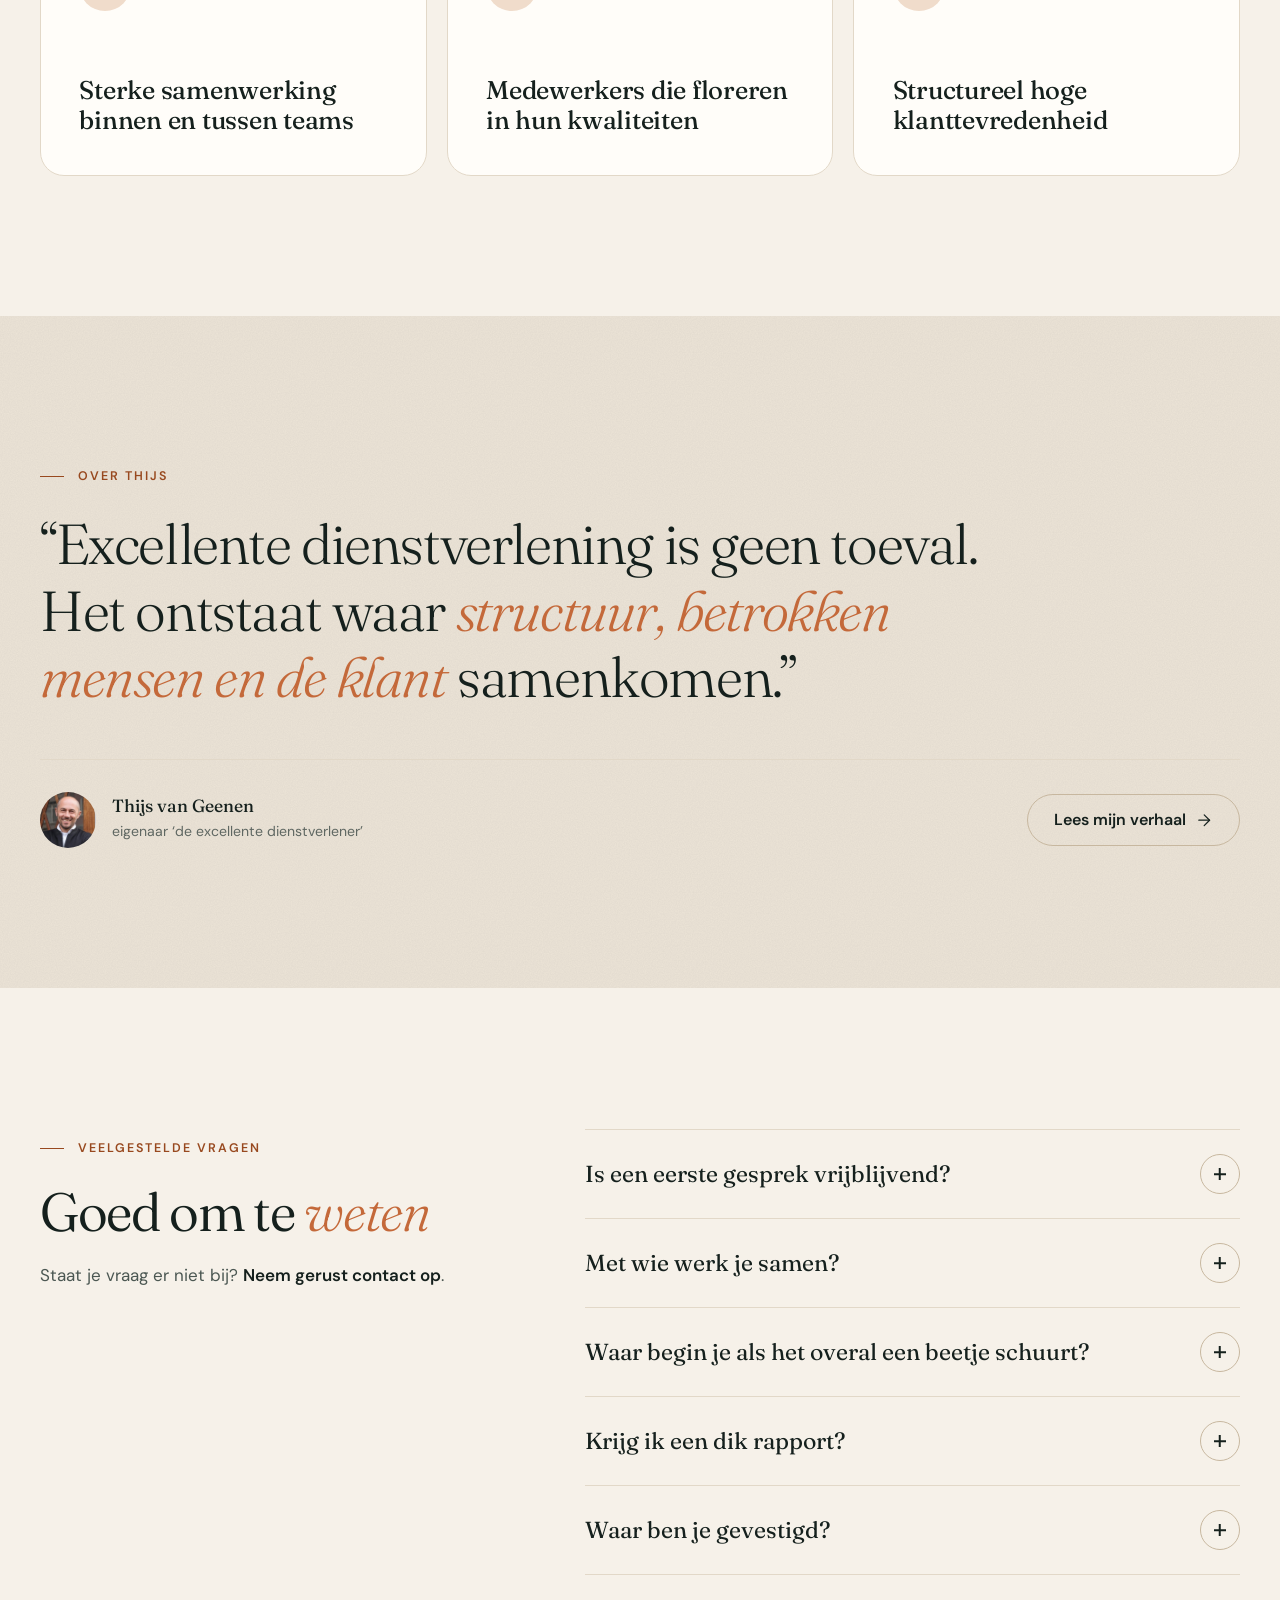
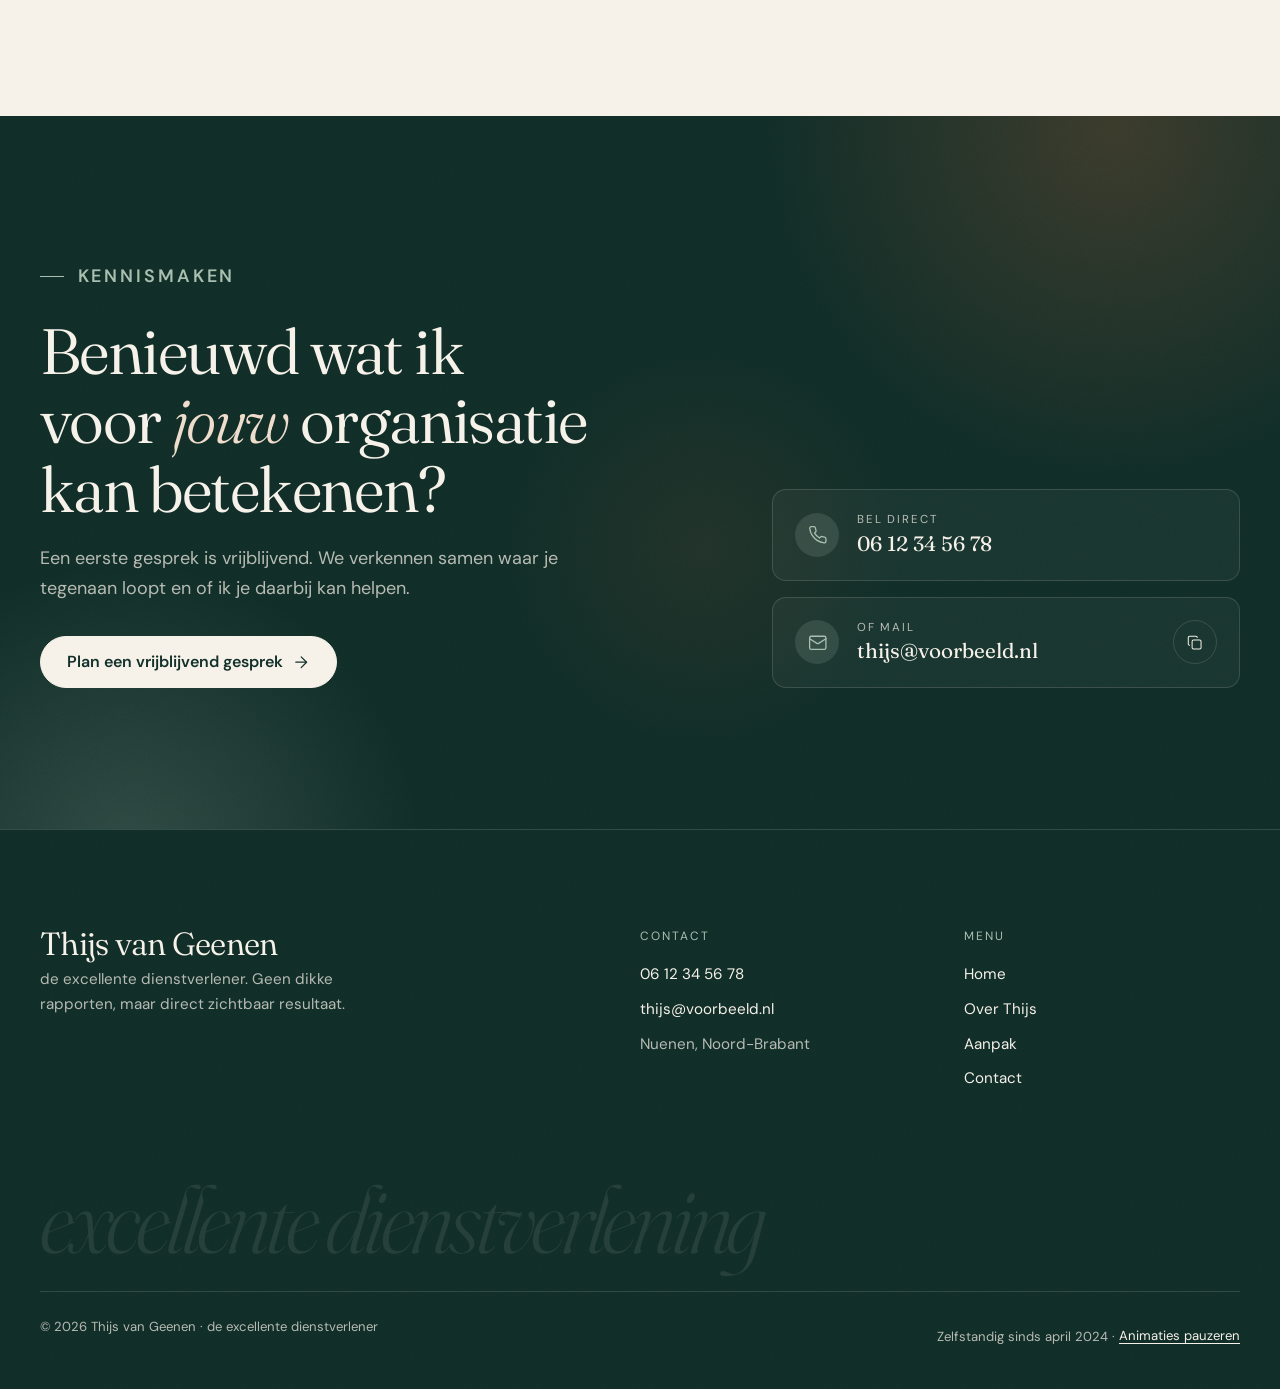
==== commit 8a7b64ed: "Toegankelijkheid verbeteren met better-accessibility skill Skill better-accessibility (jakubkrehel/s" ====
--- a/index.html
+++ b/index.html
@@ -212,11 +212,14 @@
       <a class="scroll-cue" href="#diensten" aria-label="Scroll naar de diensten"><span>Scroll</span><i></i></a>
     </section>
 
+    <div class="marquee-wrap">
     <div class="marquee" data-pause aria-hidden="true">
       <div class="marquee-track">
         <div class="marquee-group"><span class="marquee-item">Structuur <svg class="icon" viewBox="0 0 24 24" aria-hidden="true"><path d="M12 2c.6 4.8 2.2 6.4 10 10-7.8 3.6-9.4 5.2-10 10-.6-4.8-2.2-6.4-10-10 7.8-3.6 9.4-5.2 10-10Z" fill="currentColor" stroke="none"/></svg></span><span class="marquee-item">Betrokken teams <svg class="icon" viewBox="0 0 24 24" aria-hidden="true"><path d="M12 2c.6 4.8 2.2 6.4 10 10-7.8 3.6-9.4 5.2-10 10-.6-4.8-2.2-6.4-10-10 7.8-3.6 9.4-5.2 10-10Z" fill="currentColor" stroke="none"/></svg></span><span class="marquee-item">Klantgedreven werken <svg class="icon" viewBox="0 0 24 24" aria-hidden="true"><path d="M12 2c.6 4.8 2.2 6.4 10 10-7.8 3.6-9.4 5.2-10 10-.6-4.8-2.2-6.4-10-10 7.8-3.6 9.4-5.2 10-10Z" fill="currentColor" stroke="none"/></svg></span><span class="marquee-item">Rust en grip <svg class="icon" viewBox="0 0 24 24" aria-hidden="true"><path d="M12 2c.6 4.8 2.2 6.4 10 10-7.8 3.6-9.4 5.2-10 10-.6-4.8-2.2-6.4-10-10 7.8-3.6 9.4-5.2 10-10Z" fill="currentColor" stroke="none"/></svg></span><span class="marquee-item">Blijvend resultaat <svg class="icon" viewBox="0 0 24 24" aria-hidden="true"><path d="M12 2c.6 4.8 2.2 6.4 10 10-7.8 3.6-9.4 5.2-10 10-.6-4.8-2.2-6.4-10-10 7.8-3.6 9.4-5.2 10-10Z" fill="currentColor" stroke="none"/></svg></span></div>
         <div class="marquee-group"><span class="marquee-item">Structuur <svg class="icon" viewBox="0 0 24 24" aria-hidden="true"><path d="M12 2c.6 4.8 2.2 6.4 10 10-7.8 3.6-9.4 5.2-10 10-.6-4.8-2.2-6.4-10-10 7.8-3.6 9.4-5.2 10-10Z" fill="currentColor" stroke="none"/></svg></span><span class="marquee-item">Betrokken teams <svg class="icon" viewBox="0 0 24 24" aria-hidden="true"><path d="M12 2c.6 4.8 2.2 6.4 10 10-7.8 3.6-9.4 5.2-10 10-.6-4.8-2.2-6.4-10-10 7.8-3.6 9.4-5.2 10-10Z" fill="currentColor" stroke="none"/></svg></span><span class="marquee-item">Klantgedreven werken <svg class="icon" viewBox="0 0 24 24" aria-hidden="true"><path d="M12 2c.6 4.8 2.2 6.4 10 10-7.8 3.6-9.4 5.2-10 10-.6-4.8-2.2-6.4-10-10 7.8-3.6 9.4-5.2 10-10Z" fill="currentColor" stroke="none"/></svg></span><span class="marquee-item">Rust en grip <svg class="icon" viewBox="0 0 24 24" aria-hidden="true"><path d="M12 2c.6 4.8 2.2 6.4 10 10-7.8 3.6-9.4 5.2-10 10-.6-4.8-2.2-6.4-10-10 7.8-3.6 9.4-5.2 10-10Z" fill="currentColor" stroke="none"/></svg></span><span class="marquee-item">Blijvend resultaat <svg class="icon" viewBox="0 0 24 24" aria-hidden="true"><path d="M12 2c.6 4.8 2.2 6.4 10 10-7.8 3.6-9.4 5.2-10 10-.6-4.8-2.2-6.4-10-10 7.8-3.6 9.4-5.2 10-10Z" fill="currentColor" stroke="none"/></svg></span></div>
       </div>
+    </div>
+      <button class="motion-toggle" type="button" aria-pressed="false" aria-label="Bewegende animaties pauzeren"><svg class="icon icon-pause" viewBox="0 0 24 24" aria-hidden="true"><rect x="6" y="5" width="4" height="14" rx="1" fill="currentColor" stroke="none"/><rect x="14" y="5" width="4" height="14" rx="1" fill="currentColor" stroke="none"/></svg><svg class="icon icon-play" viewBox="0 0 24 24" aria-hidden="true"><path d="M7 5v14l11-7z" fill="currentColor" stroke="none"/></svg></button>
     </div>
 
     <section class="section pains-section" id="herken-je-dit">
@@ -384,10 +387,10 @@
   </main>
 
 
-  <div class="mobile-cta" aria-label="Snel contact">
+  <aside class="mobile-cta" aria-label="Snel contact">
     <a class="btn" href="contact/">Plan een vrijblijvend gesprek</a>
     <a class="btn btn-ghost mobile-cta-call" href="tel:+31612345678" aria-label="Bel Thijs direct"><svg class="icon" viewBox="0 0 24 24" aria-hidden="true"><path d="M22 16.92v3a2 2 0 0 1-2.18 2 19.79 19.79 0 0 1-8.63-3.07 19.5 19.5 0 0 1-6-6 19.79 19.79 0 0 1-3.07-8.67A2 2 0 0 1 4.11 2h3a2 2 0 0 1 2 1.72 12.84 12.84 0 0 0 .7 2.81 2 2 0 0 1-.45 2.11L8.09 9.91a16 16 0 0 0 6 6l1.27-1.27a2 2 0 0 1 2.11-.45 12.84 12.84 0 0 0 2.81.7A2 2 0 0 1 22 16.92z"/></svg></a>
-  </div>
+  </aside>
 
   <footer class="site-footer grain on-ink">
     <div class="container">
@@ -417,7 +420,7 @@
       <p class="footer-word" aria-hidden="true">excellente dienstverlening</p>
       <div class="footer-bottom">
         <p>&copy; <span id="year">2026</span> Thijs van Geenen · de excellente dienstverlener</p>
-        <p>Zelfstandig sinds april 2024</p>
+        <p>Zelfstandig sinds april 2024 · <button class="footer-motion motion-toggle-text" type="button" aria-pressed="false">Animaties pauzeren</button></p>
       </div>
     </div>
   </footer>
--- a/assets/css/style.css
+++ b/assets/css/style.css
@@ -20,7 +20,7 @@
   /* Tekst */
   --text: #15201D;
   --text-secondary: #4B5752;
-  --text-tertiary: #7A827D;
+  --text-tertiary: #5F6762;
   --on-ink: #F6F1E9;
   --on-ink-secondary: rgba(246, 241, 233, 0.72);
 
@@ -108,6 +108,7 @@
 
 .skip-link { position: absolute; left: -999px; top: 1rem; z-index: 200; background: var(--surface); color: var(--text); padding: .75rem 1rem; border-radius: var(--radius); }
 .skip-link:focus { left: 1rem; }
+.sr-only { position: absolute; width: 1px; height: 1px; padding: 0; margin: -1px; overflow: hidden; clip: rect(0 0 0 0); clip-path: inset(50%); white-space: nowrap; border: 0; }
 
 .icon { width: 1.15em; height: 1.15em; flex: none; fill: none; stroke: currentColor; stroke-width: 1.6; stroke-linecap: round; stroke-linejoin: round; }
 
@@ -427,7 +428,7 @@
 .manifesto { text-align: left; }
 .manifesto blockquote { margin: 0; }
 .manifesto-text { font: 300 clamp(2rem, 4.4vw, 3.9rem)/1.18 var(--font-display); letter-spacing: -.025em; color: var(--text); margin: 0 0 3rem; text-wrap: balance; }
-.js [data-scroll-reveal] .sr-word { opacity: .14; transition: opacity .25s linear; }
+.js [data-scroll-reveal] .sr-word { opacity: .22; transition: opacity .25s linear; }
 .js [data-scroll-reveal] .sr-word.lit { opacity: 1; }
 .manifesto-text .sr-word.accent { font-style: italic; color: var(--accent); }
 .signature { display: flex; flex-wrap: wrap; align-items: center; justify-content: space-between; gap: 1.5rem; padding-top: 2rem; border-top: 1px solid var(--border); }
@@ -564,6 +565,25 @@
 .footer-bottom { display: flex; flex-wrap: wrap; justify-content: space-between; gap: .75rem 2rem; padding-top: 1.5rem; border-top: 1px solid var(--border-on-ink); font-size: .82rem; }
 .footer-bottom p { margin: 0; }
 
+
+/* ---------- Animaties pauzeren (WCAG 2.2.2) ---------- */
+.marquee-wrap { position: relative; }
+.motion-toggle {
+  position: absolute; right: var(--gutter); top: 50%; translate: 0 -50%; z-index: 2;
+  display: grid; place-items: center; width: 2.75rem; height: 2.75rem; border-radius: 50%;
+  border: 1px solid var(--border-on-ink); background: var(--ink); color: var(--on-ink); cursor: pointer;
+  transition: background .3s var(--ease);
+}
+.motion-toggle:hover { background: var(--ink-2); }
+.motion-toggle .icon { width: 1.1rem; height: 1.1rem; }
+.motion-toggle .icon-play { display: none; }
+.motion-paused .motion-toggle .icon-play { display: block; }
+.motion-paused .motion-toggle .icon-pause { display: none; }
+.motion-paused .marquee-track, .motion-paused .badge-ring, .motion-paused .aura span,
+.motion-paused .tag .dot, .motion-paused .scroll-cue i { animation-play-state: paused !important; }
+
+.footer-motion { font: inherit; color: var(--on-ink); background: none; border: 0; padding: .6rem 0; cursor: pointer; text-decoration: underline; text-underline-offset: .25em; }
+.footer-motion:hover { color: var(--accent-soft); }
 
 /* ---------- Conversie-onderdelen ---------- */
 /* Herken je dit? */
@@ -671,4 +691,11 @@
   .js [data-split] .split-word > span, .js [data-reveal], .js [data-stagger] > * { transform: none !important; opacity: 1 !important; }
   .js [data-scroll-reveal] .sr-word { opacity: 1 !important; }
   .marquee-track { animation: none !important; }
-}
+  .motion-toggle { display: none; }
+}
+
+/* Windows hoog contrast: focus en randen zichtbaar houden */
+@media (forced-colors: active) {
+  :focus-visible { outline-color: Highlight; }
+  .btn, .card, .faq-icon, .copy-btn, .motion-toggle, .nav-toggle { border: 1px solid CanvasText; }
+}
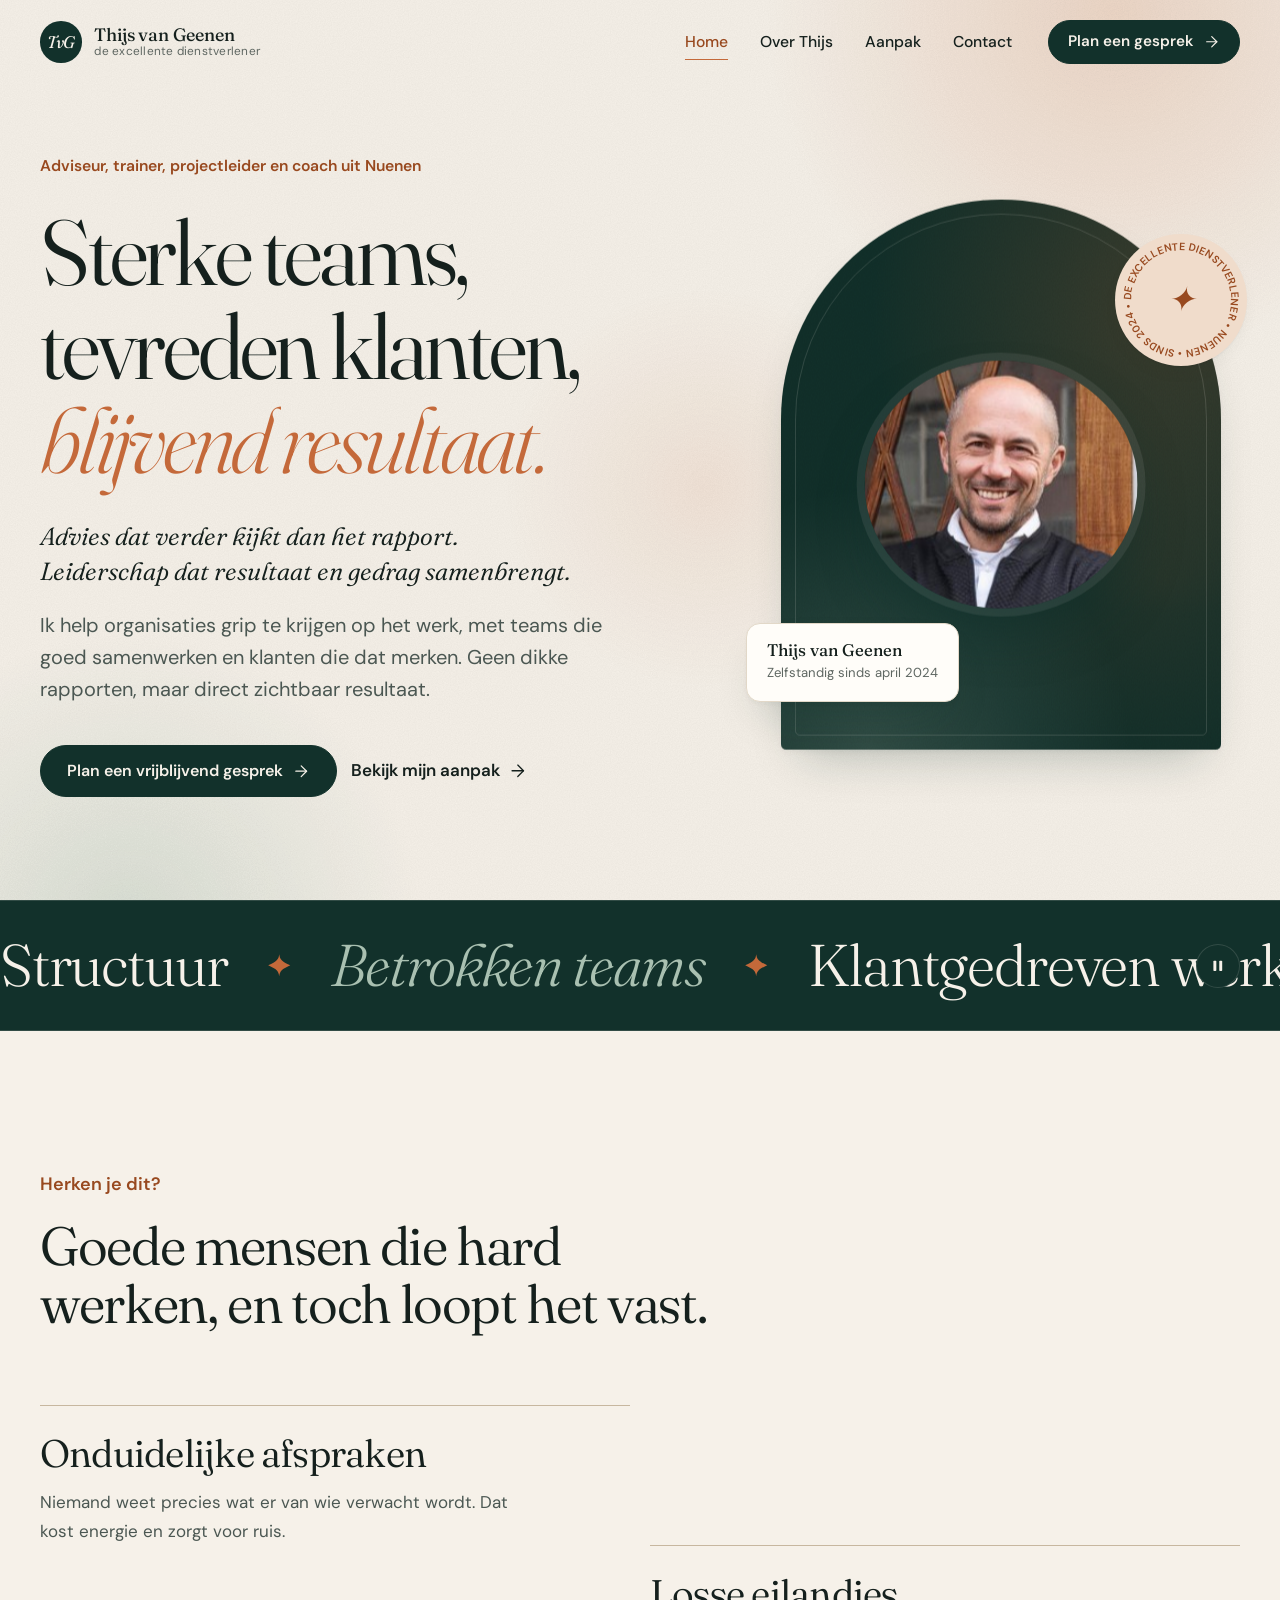
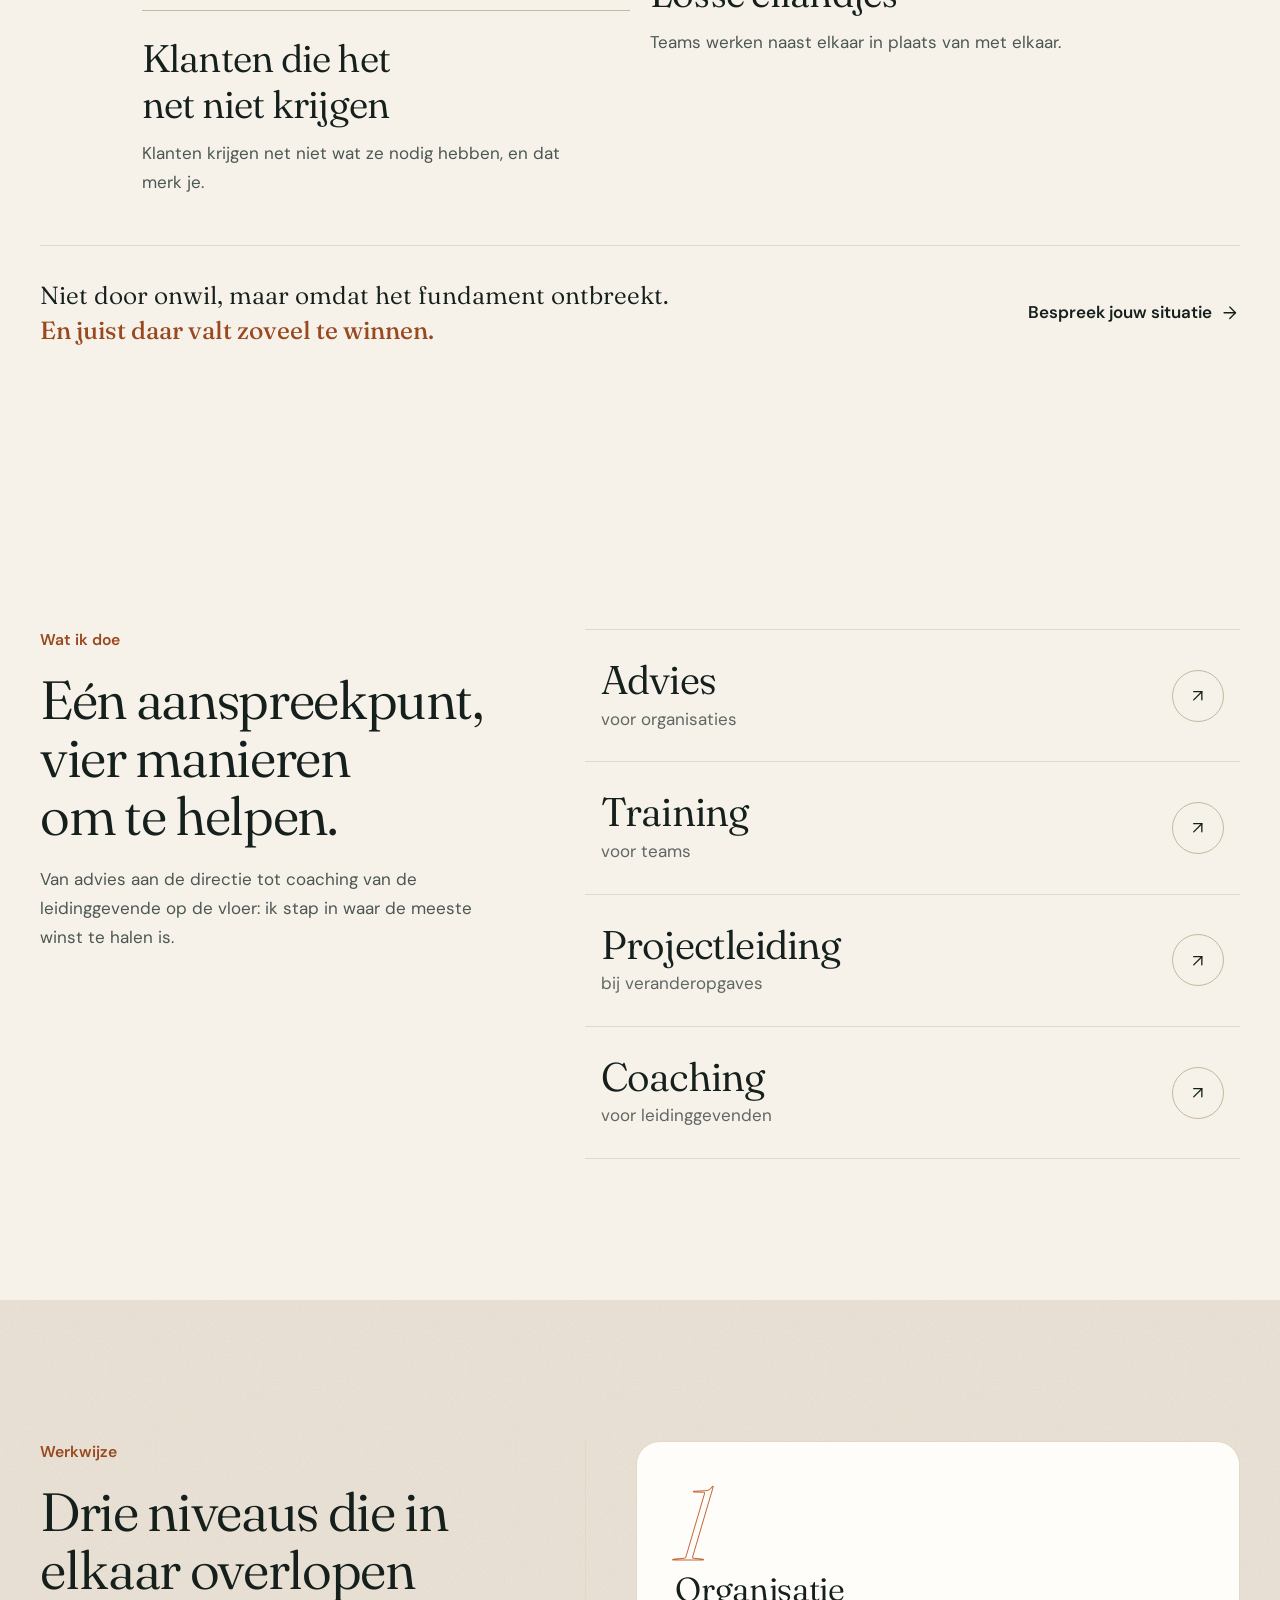
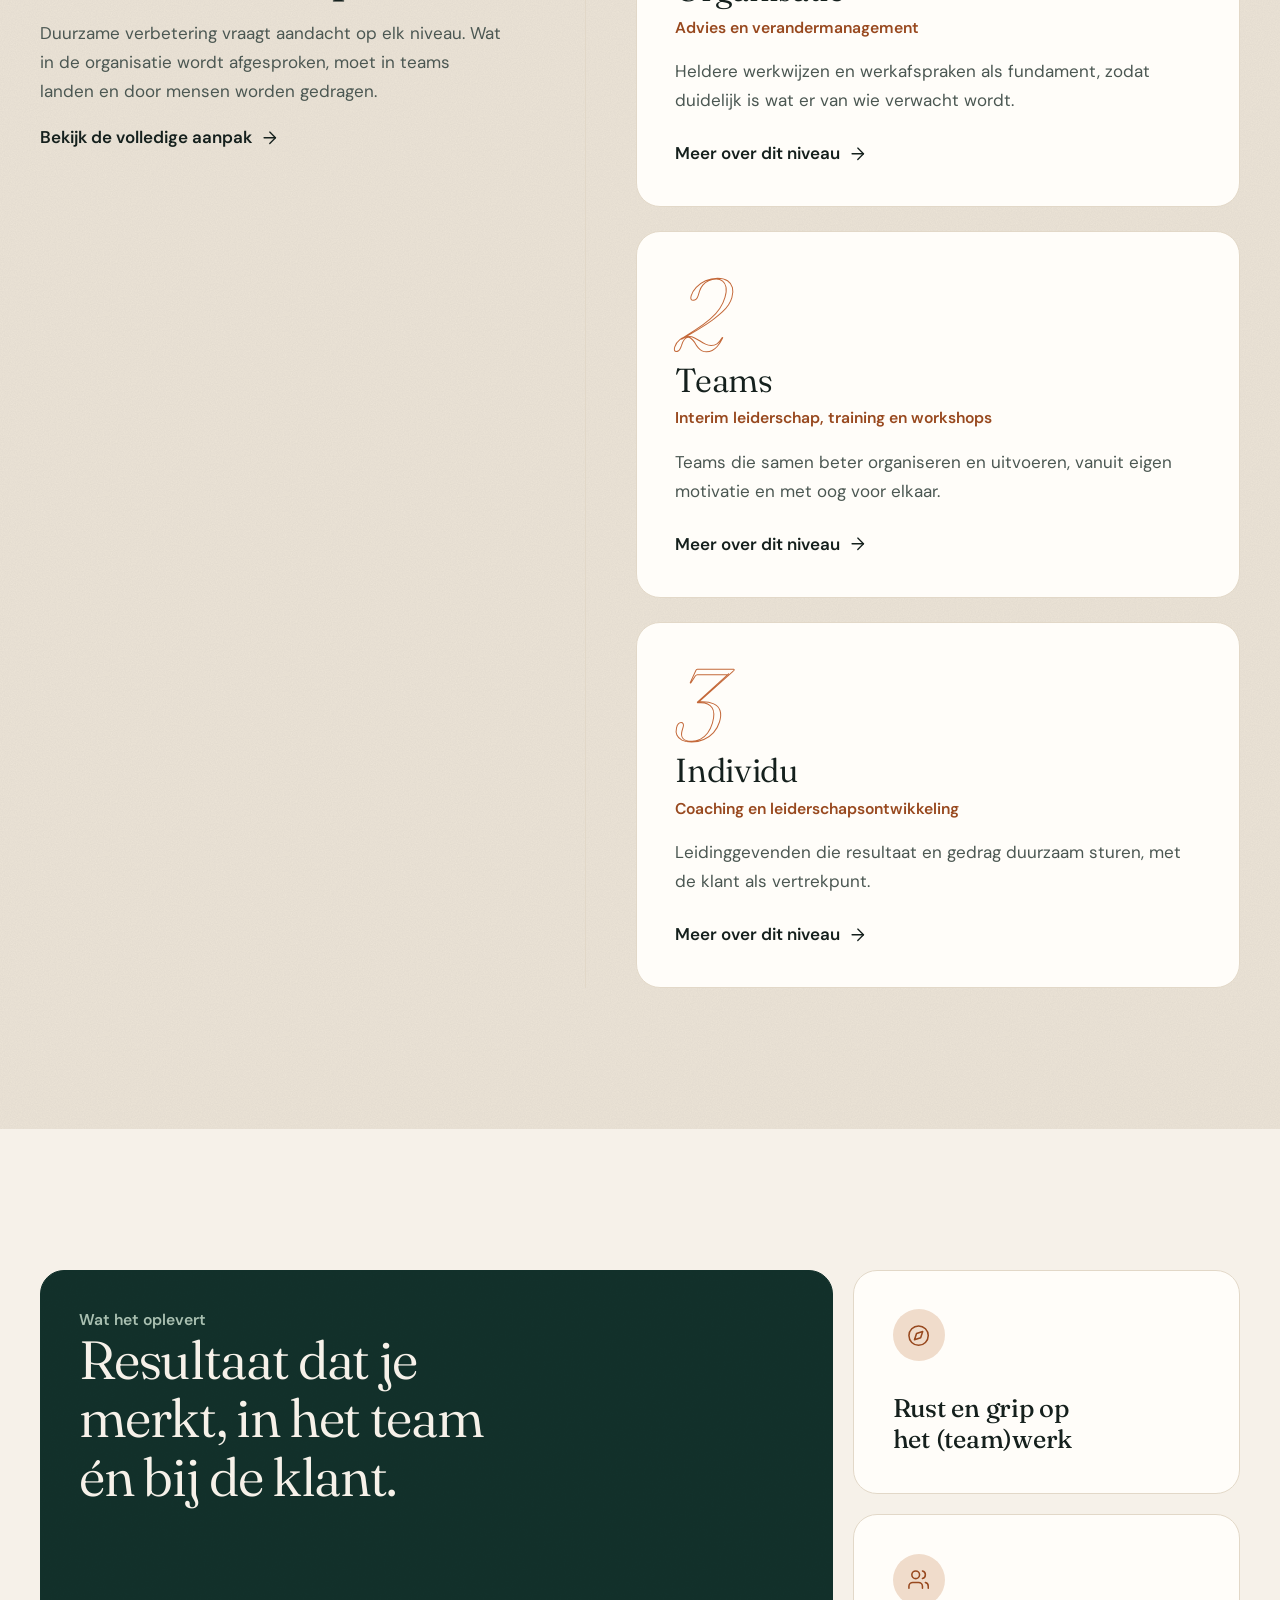
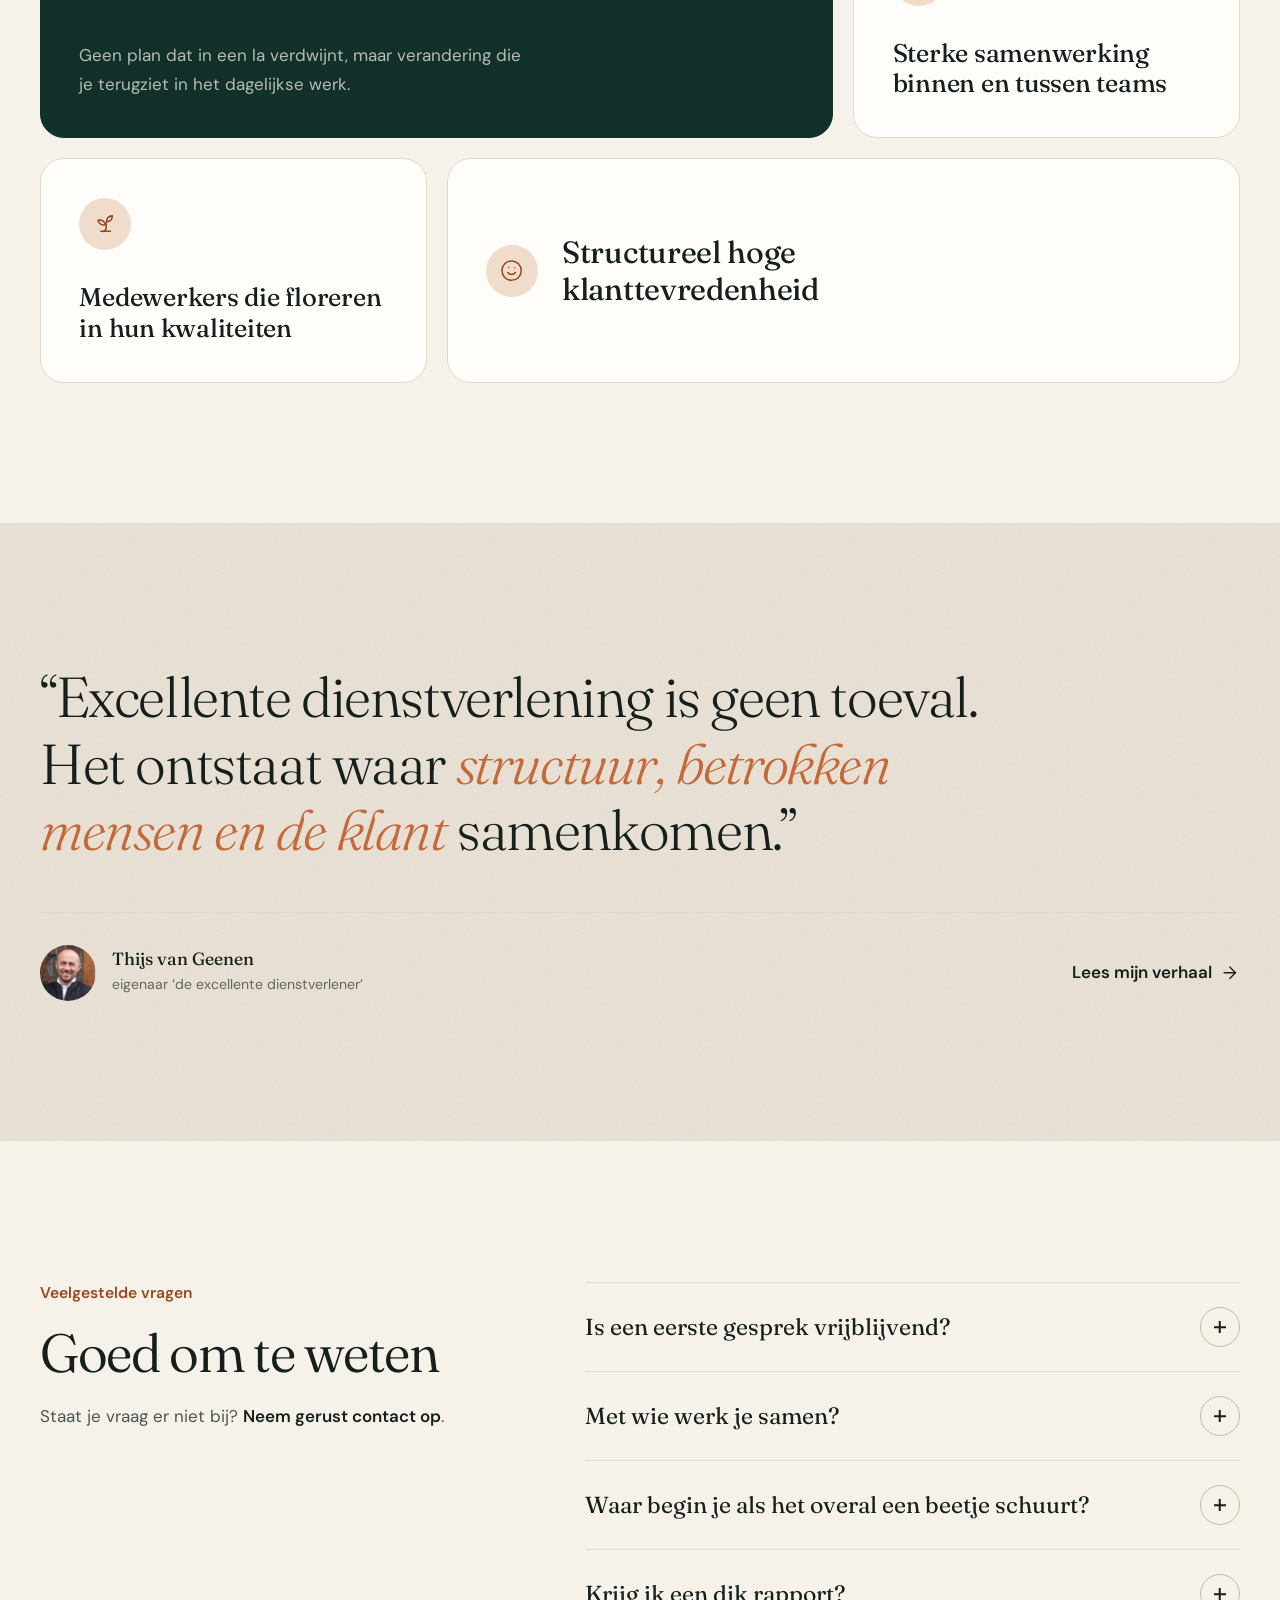
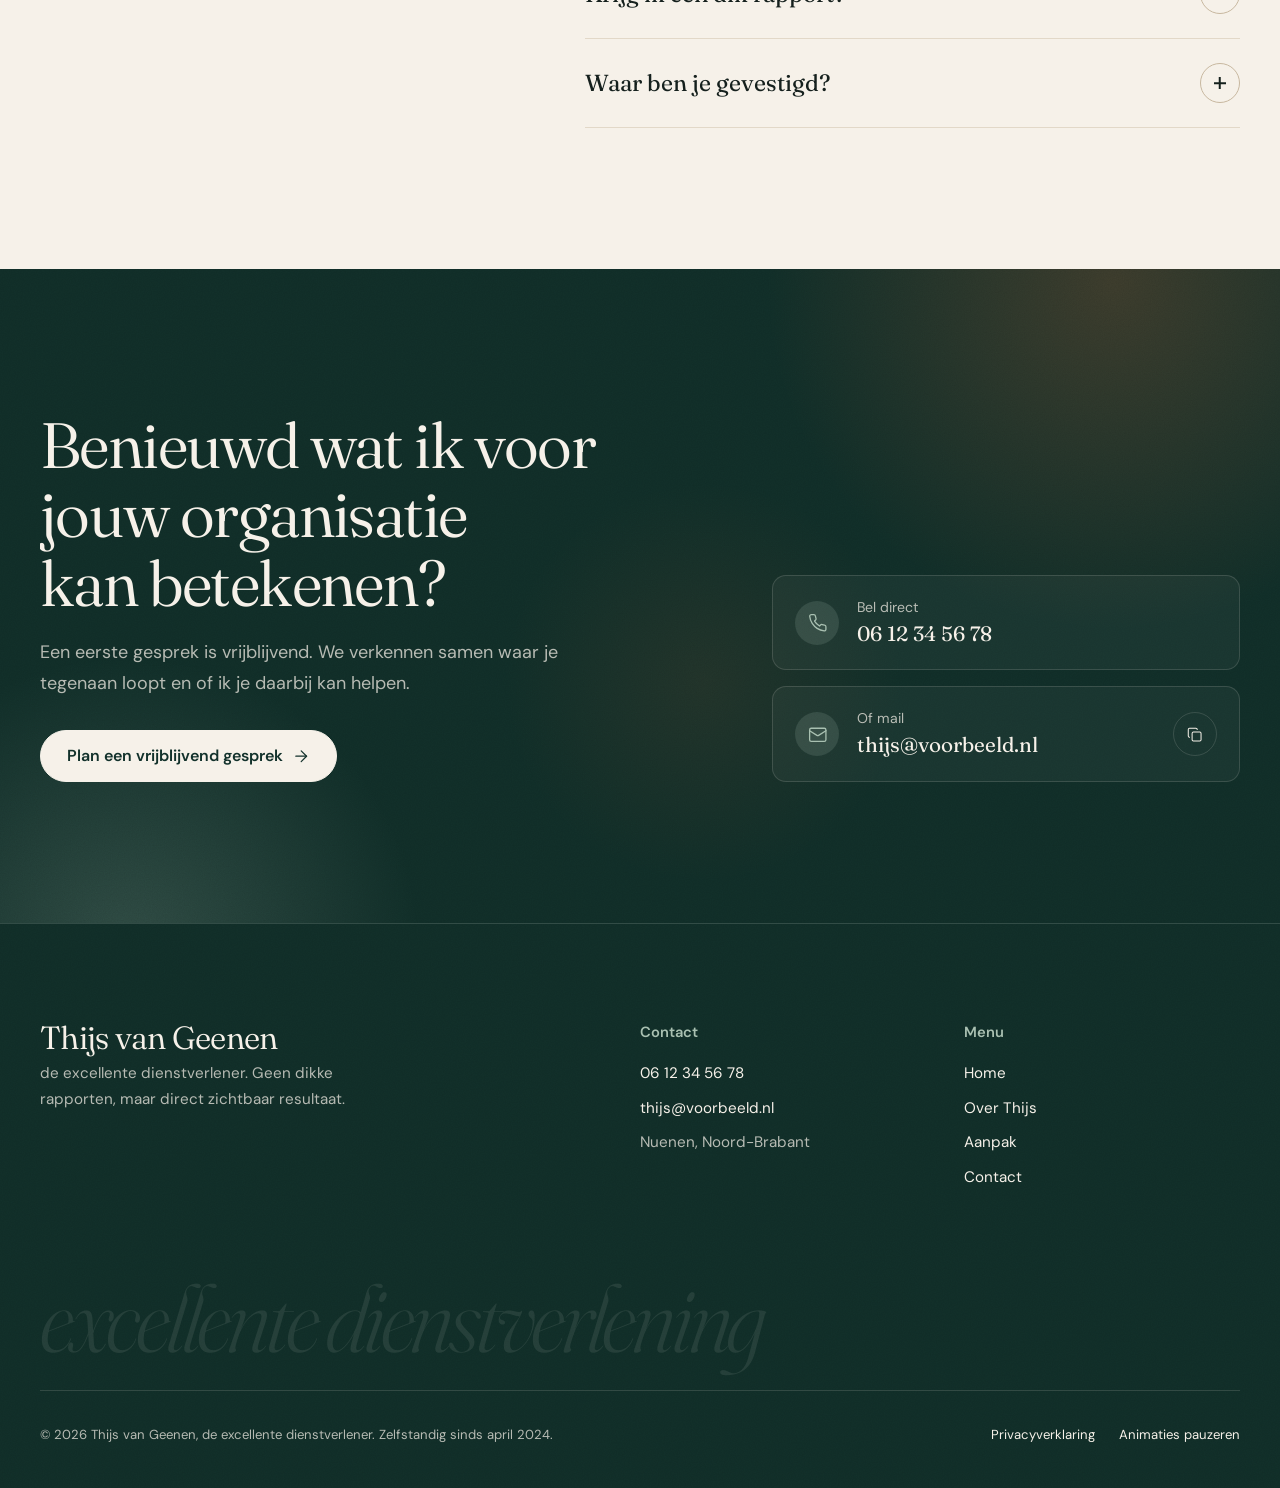
==== commit d7a78acc: "Opschoonronde met redesign-skill: minder sjabloon, meer maatwerk Generieke 'AI-kenmerken' verwijderd" ====
--- a/index.html
+++ b/index.html
@@ -14,7 +14,7 @@
   <meta property="og:image" content="https://ddoverkoop-blip.github.io/dienstverlener1/assets/img/portret.png">
   <meta property="og:image:alt" content="Portretfoto van Thijs van Geenen">
   <meta property="og:locale" content="nl_NL">
-  <meta property="og:site_name" content="Thijs van Geenen – de excellente dienstverlener">
+  <meta property="og:site_name" content="Thijs van Geenen, de excellente dienstverlener">
   <meta name="twitter:card" content="summary">
   <link rel="icon" href="assets/img/favicon.svg" type="image/svg+xml">
   <link rel="preconnect" href="https://fonts.googleapis.com">
@@ -29,7 +29,7 @@
       "@type": "ProfessionalService",
       "@id": "https://ddoverkoop-blip.github.io/dienstverlener1/#bedrijf",
       "name": "de excellente dienstverlener",
-      "alternateName": "Thijs van Geenen – de excellente dienstverlener",
+      "alternateName": "Thijs van Geenen, de excellente dienstverlener",
       "url": "https://ddoverkoop-blip.github.io/dienstverlener1/",
       "image": "https://ddoverkoop-blip.github.io/dienstverlener1/assets/img/portret.png",
       "description": "Advies, training, projectleiding en coaching voor sterke teams en tevreden klanten.",
@@ -160,7 +160,7 @@
 
   <header class="site-header">
     <div class="container nav">
-      <a class="logo" href="" aria-label="Thijs van Geenen – naar de homepage">
+      <a class="logo" href="" aria-label="Thijs van Geenen, naar de homepage">
         <span class="logo-mark" aria-hidden="true">TvG</span>
         <span class="logo-text"><strong>Thijs van Geenen</strong><small>de excellente dienstverlener</small></span>
       </a>
@@ -188,13 +188,13 @@
       <div class="aura" aria-hidden="true"><span></span><span></span><span></span></div>
       <div class="container hero-grid">
         <div>
-          <span class="tag" data-reveal><span class="dot"></span>Advies · Training · Projectleiding · Coaching</span>
+          <p class="eyebrow" data-reveal>Adviseur, trainer, projectleider en coach uit Nuenen</p>
           <h1 data-split="hero">Sterke teams, tevreden klanten, <em>blijvend resultaat.</em></h1>
           <p class="hero-sub" data-reveal style="--d: 500ms">Advies dat verder kijkt dan het rapport. Leiderschap dat resultaat en gedrag samenbrengt.</p>
           <p class="lead" data-reveal style="--d: 650ms">Ik help organisaties grip te krijgen op het werk, met teams die goed samenwerken en klanten die dat merken. Geen dikke rapporten, maar direct zichtbaar resultaat.</p>
           <div class="actions" data-reveal style="--d: 800ms">
             <a class="btn" href="contact/" data-magnet>Plan een vrijblijvend gesprek <svg class="icon" viewBox="0 0 24 24" aria-hidden="true"><path d="M5 12h14"/><path d="m12 5 7 7-7 7"/></svg></a>
-            <a class="btn btn-ghost" href="aanpak/">Bekijk mijn aanpak</a>
+            <a class="link" href="aanpak/">Bekijk mijn aanpak <svg class="icon" viewBox="0 0 24 24" aria-hidden="true"><path d="M5 12h14"/><path d="m12 5 7 7-7 7"/></svg></a>
           </div>
         </div>
         <div class="portrait-stage" data-reveal style="--d: 300ms">
@@ -206,10 +206,9 @@
             <svg class="badge-ring" viewBox="0 0 132 132"><defs><path id="badge-circle" d="M66,66 m-50,0 a50,50 0 1,1 100,0 a50,50 0 1,1 -100,0"/></defs><text><textPath href="#badge-circle" textLength="312" lengthAdjust="spacing">De excellente dienstverlener • Nuenen • sinds 2024 •</textPath></text></svg>
             <span class="badge-core">✦</span>
           </div>
-          <div class="portrait-caption"><strong>Thijs van Geenen</strong><span>Nuenen · zelfstandig sinds 2024</span></div>
-        </div>
-      </div>
-      <a class="scroll-cue" href="#diensten" aria-label="Scroll naar de diensten"><span>Scroll</span><i></i></a>
+          <div class="portrait-caption"><strong>Thijs van Geenen</strong><span>Zelfstandig sinds april 2024</span></div>
+        </div>
+      </div>
     </section>
 
     <div class="marquee-wrap">
@@ -226,12 +225,12 @@
       <div class="container">
         <div class="section-head">
           <p class="eyebrow" data-reveal>Herken je dit?</p>
-          <h2 data-split>Goede mensen die hard werken, en toch <em>loopt het vast.</em></h2>
+          <h2 data-split>Goede mensen die hard werken, en toch loopt het vast.</h2>
         </div>
         <ul class="pains" data-stagger>
-          <li class="card pain"><span class="pain-num">01</span><h3>Onduidelijke afspraken</h3><p>Niemand weet precies wat er van wie verwacht wordt. Dat kost energie en zorgt voor ruis.</p></li>
-          <li class="card pain"><span class="pain-num">02</span><h3>Losse eilandjes</h3><p>Teams werken naast elkaar in plaats van met elkaar.</p></li>
-          <li class="card pain"><span class="pain-num">03</span><h3>Klanten die het net niet krijgen</h3><p>Klanten krijgen net niet wat ze nodig hebben, en dat merk je.</p></li>
+          <li class="pain"><h3>Onduidelijke afspraken</h3><p>Niemand weet precies wat er van wie verwacht wordt. Dat kost energie en zorgt voor ruis.</p></li>
+          <li class="pain"><h3>Losse eilandjes</h3><p>Teams werken naast elkaar in plaats van met elkaar.</p></li>
+          <li class="pain"><h3>Klanten die het net niet krijgen</h3><p>Klanten krijgen net niet wat ze nodig hebben, en dat merk je.</p></li>
         </ul>
         <div class="pains-close" data-reveal>
           <p>Niet door onwil, maar omdat het fundament ontbreekt. <strong>En juist daar valt zoveel te winnen.</strong></p>
@@ -244,14 +243,14 @@
       <div class="container split">
         <div class="sticky">
           <p class="eyebrow" data-reveal>Wat ik doe</p>
-          <h2 data-split>Eén aanspreekpunt, <em>vier</em> manieren om te helpen.</h2>
+          <h2 data-split>Eén aanspreekpunt, vier manieren om te helpen.</h2>
           <p data-reveal>Van advies aan de directie tot coaching van de leidinggevende op de vloer: ik stap in waar de meeste winst te halen is.</p>
         </div>
         <ul class="services" data-stagger>
-          <li><a class="service-row" href="aanpak/#niveau-1"><span class="service-num"></span><span class="service-title"><strong>Advies</strong><span>voor organisaties</span></span><span class="service-arrow"><svg class="icon" viewBox="0 0 24 24" aria-hidden="true"><path d="M7 7h10v10"/><path d="M7 17 17 7"/></svg></span></a></li>
-          <li><a class="service-row" href="aanpak/#niveau-2"><span class="service-num"></span><span class="service-title"><strong>Training</strong><span>voor teams</span></span><span class="service-arrow"><svg class="icon" viewBox="0 0 24 24" aria-hidden="true"><path d="M7 7h10v10"/><path d="M7 17 17 7"/></svg></span></a></li>
-          <li><a class="service-row" href="aanpak/#niveau-2"><span class="service-num"></span><span class="service-title"><strong>Projectleiding</strong><span>bij veranderopgaves</span></span><span class="service-arrow"><svg class="icon" viewBox="0 0 24 24" aria-hidden="true"><path d="M7 7h10v10"/><path d="M7 17 17 7"/></svg></span></a></li>
-          <li><a class="service-row" href="aanpak/#niveau-3"><span class="service-num"></span><span class="service-title"><strong>Coaching</strong><span>voor leidinggevenden</span></span><span class="service-arrow"><svg class="icon" viewBox="0 0 24 24" aria-hidden="true"><path d="M7 7h10v10"/><path d="M7 17 17 7"/></svg></span></a></li>
+          <li><a class="service-row" href="aanpak/#niveau-1"><span class="service-title"><strong>Advies</strong><span>voor organisaties</span></span><span class="service-arrow"><svg class="icon" viewBox="0 0 24 24" aria-hidden="true"><path d="M7 7h10v10"/><path d="M7 17 17 7"/></svg></span></a></li>
+          <li><a class="service-row" href="aanpak/#niveau-2"><span class="service-title"><strong>Training</strong><span>voor teams</span></span><span class="service-arrow"><svg class="icon" viewBox="0 0 24 24" aria-hidden="true"><path d="M7 7h10v10"/><path d="M7 17 17 7"/></svg></span></a></li>
+          <li><a class="service-row" href="aanpak/#niveau-2"><span class="service-title"><strong>Projectleiding</strong><span>bij veranderopgaves</span></span><span class="service-arrow"><svg class="icon" viewBox="0 0 24 24" aria-hidden="true"><path d="M7 7h10v10"/><path d="M7 17 17 7"/></svg></span></a></li>
+          <li><a class="service-row" href="aanpak/#niveau-3"><span class="service-title"><strong>Coaching</strong><span>voor leidinggevenden</span></span><span class="service-arrow"><svg class="icon" viewBox="0 0 24 24" aria-hidden="true"><path d="M7 7h10v10"/><path d="M7 17 17 7"/></svg></span></a></li>
         </ul>
       </div>
     </section>
@@ -260,7 +259,7 @@
       <div class="container split">
         <div class="sticky">
           <p class="eyebrow" data-reveal>Werkwijze</p>
-          <h2 data-split>Drie niveaus die <em>in elkaar</em> overlopen</h2>
+          <h2 data-split>Drie niveaus die in elkaar overlopen</h2>
           <p data-reveal>Duurzame verbetering vraagt aandacht op elk niveau. Wat in de organisatie wordt afgesproken, moet in teams landen en door mensen worden gedragen.</p>
           <p data-reveal><a class="link" href="aanpak/">Bekijk de volledige aanpak <svg class="icon" viewBox="0 0 24 24" aria-hidden="true"><path d="M5 12h14"/><path d="m12 5 7 7-7 7"/></svg></a></p>
         </div>
@@ -301,7 +300,7 @@
         <div class="card bento-intro grain">
           <div>
             <p class="eyebrow">Wat het oplevert</p>
-            <h2>Resultaat dat je merkt, in het team <em>én</em> bij de klant.</h2>
+            <h2>Resultaat dat je merkt, in het team én bij de klant.</h2>
           </div>
           <p>Geen plan dat in een la verdwijnt, maar verandering die je terugziet in het dagelijkse werk.</p>
         </div>
@@ -314,7 +313,6 @@
 
     <section class="section section-alt manifesto grain">
       <div class="container">
-        <p class="eyebrow" data-reveal>Over Thijs</p>
         <blockquote>
           <p class="manifesto-text" data-scroll-reveal>“Excellente dienstverlening is geen toeval. Het ontstaat waar <em>structuur, betrokken mensen en de klant</em> samenkomen.”</p>
           <footer class="signature" data-reveal>
@@ -322,7 +320,7 @@
               <img src="assets/img/portret.png" alt="" width="56" height="56" loading="lazy">
               <div><strong>Thijs van Geenen</strong><span>eigenaar ‘de excellente dienstverlener’</span></div>
             </div>
-            <a class="btn btn-ghost" href="over-thijs/">Lees mijn verhaal <svg class="icon" viewBox="0 0 24 24" aria-hidden="true"><path d="M5 12h14"/><path d="m12 5 7 7-7 7"/></svg></a>
+            <a class="link" href="over-thijs/">Lees mijn verhaal <svg class="icon" viewBox="0 0 24 24" aria-hidden="true"><path d="M5 12h14"/><path d="m12 5 7 7-7 7"/></svg></a>
           </footer>
         </blockquote>
       </div>
@@ -332,7 +330,7 @@
       <div class="container split">
         <div class="sticky">
           <p class="eyebrow" data-reveal>Veelgestelde vragen</p>
-          <h2 data-split>Goed om te <em>weten</em></h2>
+          <h2 data-split>Goed om te weten</h2>
           <p data-reveal>Staat je vraag er niet bij? <a class="link" href="contact/">Neem gerust contact op</a>.</p>
         </div>
         <div class="faq" data-stagger>
@@ -364,8 +362,7 @@
       <div class="aura" aria-hidden="true"><span></span><span></span><span></span></div>
       <div class="container cta-grid">
         <div>
-          <p class="eyebrow" data-reveal>Kennismaken</p>
-          <h2 data-split>Benieuwd wat ik voor <em>jouw</em> organisatie kan betekenen?</h2>
+          <h2 data-split>Benieuwd wat ik voor jouw organisatie kan betekenen?</h2>
           <p data-reveal>Een eerste gesprek is vrijblijvend. We verkennen samen waar je tegenaan loopt en of ik je daarbij kan helpen.</p>
           <div class="actions" data-reveal>
             <a class="btn btn-light" href="contact/" data-magnet>Plan een vrijblijvend gesprek <svg class="icon" viewBox="0 0 24 24" aria-hidden="true"><path d="M5 12h14"/><path d="m12 5 7 7-7 7"/></svg></a>
@@ -419,8 +416,8 @@
       </div>
       <p class="footer-word" aria-hidden="true">excellente dienstverlening</p>
       <div class="footer-bottom">
-        <p>&copy; <span id="year">2026</span> Thijs van Geenen · de excellente dienstverlener</p>
-        <p>Zelfstandig sinds april 2024 · <button class="footer-motion motion-toggle-text" type="button" aria-pressed="false">Animaties pauzeren</button></p>
+        <p>&copy; <span id="year">2026</span> Thijs van Geenen, de excellente dienstverlener. Zelfstandig sinds april 2024.</p>
+        <p class="footer-legal"><a href="privacy/">Privacyverklaring</a><button class="footer-motion motion-toggle-text" type="button" aria-pressed="false">Animaties pauzeren</button></p>
       </div>
     </div>
   </footer>
--- a/assets/css/style.css
+++ b/assets/css/style.css
@@ -100,7 +100,7 @@
 h1 { font-size: clamp(2.6rem, 5.6vw, 5rem); line-height: 1.05; letter-spacing: -.03em; }
 h2 { font-size: clamp(2.1rem, 4.2vw, 3.6rem); line-height: 1.08; letter-spacing: -.025em; }
 h3 { font-size: 1.5rem; font-weight: 450; line-height: 1.2; letter-spacing: -.01em; }
-h1 em, h2 em { font-style: italic; font-weight: 300; color: var(--accent); }
+h1 em { font-style: italic; font-weight: 300; color: var(--accent); }
 p { margin: 0 0 1.1rem; text-wrap: pretty; }
 
 .container { width: min(100% - 2 * var(--gutter), var(--container)); margin-inline: auto; }
@@ -112,13 +112,8 @@
 
 .icon { width: 1.15em; height: 1.15em; flex: none; fill: none; stroke: currentColor; stroke-width: 1.6; stroke-linecap: round; stroke-linejoin: round; }
 
-.eyebrow {
-  display: inline-flex; align-items: center; gap: .85rem;
-  margin: 0 0 1.5rem;
-  font-size: .78rem; font-weight: 600; letter-spacing: .16em; text-transform: uppercase;
-  color: var(--accent-ink);
-}
-.eyebrow::before { content: ""; width: 24px; height: 1px; background: currentColor; }
+/* Sectielabel: gewone zinsopbouw, geen hoofdletters en geen streepje ervoor (DESIGN.md §4) */
+.eyebrow { margin: 0 0 1.25rem; font-size: .98rem; font-weight: 600; line-height: 1.4; color: var(--accent-ink); }
 .on-ink .eyebrow { color: var(--sage); }
 
 .lead { font-size: clamp(1.125rem, 1.6vw, 1.25rem); line-height: 1.6; color: var(--text-secondary); max-width: 36rem; }
@@ -161,17 +156,9 @@
 .link:hover { background-size: 100% 1px; color: var(--accent-ink); }
 .link .icon { transition: transform .35s var(--ease); }
 .link:hover .icon { transform: translateX(4px); }
+.link.link-down:hover .icon { transform: translateY(3px); }
 
 .actions { display: flex; flex-wrap: wrap; gap: .85rem; margin-top: 2.5rem; }
-
-.tag {
-  display: inline-flex; align-items: center; gap: .6rem;
-  padding: .5rem 1rem; border-radius: 999px;
-  background: rgba(var(--ink-rgb), .04); border: 1px solid var(--border);
-  font-size: .8rem; font-weight: 600; letter-spacing: .02em; color: var(--text-secondary);
-}
-.tag .dot { width: 7px; height: 7px; border-radius: 50%; background: var(--success); box-shadow: 0 0 0 4px rgba(var(--success-rgb), .16); animation: pulse 2.6s var(--ease) infinite; }
-@keyframes pulse { 50% { box-shadow: 0 0 0 7px rgba(var(--success-rgb), 0); } }
 
 /* ---------- Voortgangsbalk ---------- */
 .progress { position: fixed; inset: 0 0 auto; height: 2px; z-index: 100; background: var(--accent); transform-origin: 0 50%; transform: scaleX(var(--p, 0)); pointer-events: none; }
@@ -288,16 +275,9 @@
 /* ---------- Hero ---------- */
 .hero { position: relative; isolation: isolate; min-height: 100svh; display: flex; align-items: center; padding: calc(var(--header-h) + 3rem) 0 5rem; }
 .hero-grid { display: grid; grid-template-columns: 1.35fr 1fr; gap: clamp(3rem, 6vw, 6rem); align-items: center; }
-.hero .tag { margin-bottom: 2rem; }
+.hero .eyebrow { margin-bottom: 1.75rem; }
 .hero h1 { font-size: clamp(3rem, 7.2vw, 6.5rem); line-height: 1.02; letter-spacing: -.035em; margin-bottom: 2rem; }
 .hero-sub { font: italic 350 clamp(1.25rem, 2vw, 1.55rem)/1.4 var(--font-display); color: var(--text); margin-bottom: 1.25rem; max-width: 34rem; }
-.scroll-cue {
-  position: absolute; left: 50%; bottom: 2rem; translate: -50% 0;
-  display: grid; justify-items: center; gap: .6rem;
-  font-size: .72rem; letter-spacing: .2em; text-transform: uppercase; color: var(--text-tertiary); text-decoration: none;
-}
-.scroll-cue i { width: 1px; height: 44px; background: linear-gradient(var(--text-tertiary), transparent); transform-origin: top; animation: cue 2.4s var(--ease) infinite; }
-@keyframes cue { 0% { transform: scaleY(0); } 50% { transform: scaleY(1); transform-origin: top; } 51% { transform-origin: bottom; } 100% { transform: scaleY(0); transform-origin: bottom; } }
 
 /* Portretcompositie */
 .portrait-stage { position: relative; justify-self: center; width: min(100%, 440px); aspect-ratio: 4 / 5; }
@@ -349,30 +329,28 @@
 /* ---------- Secties ---------- */
 .section { position: relative; padding: var(--section) 0; }
 .section-alt { background: var(--surface-alt); }
+.section-flush { padding-top: 0; }
 .section-head { max-width: 46rem; margin-bottom: clamp(3rem, 6vw, 4.5rem); }
 .section-head p { font-size: 1.125rem; }
 .on-ink { background: var(--ink); color: var(--on-ink-secondary); }
 .on-ink h1, .on-ink h2, .on-ink h3 { color: var(--on-ink); }
-.on-ink h2 em { color: var(--accent-soft); }
 
 .split { display: grid; grid-template-columns: 5fr 7fr; gap: clamp(2.5rem, 6vw, 6rem); align-items: start; }
 .sticky { position: sticky; top: 7rem; }
 
 /* Dienstenlijst */
-.services { list-style: none; margin: 0; padding: 0; border-top: 1px solid var(--border); counter-reset: svc; }
+.services { list-style: none; margin: 0; padding: 0; border-top: 1px solid var(--border); }
 .service-row {
   position: relative; isolation: isolate;
-  display: grid; grid-template-columns: 4rem 1fr auto; align-items: center; gap: 1.5rem;
+  display: grid; grid-template-columns: minmax(0, 1fr) auto; align-items: center; gap: 1.5rem;
   padding: 1.75rem 1rem; border-bottom: 1px solid var(--border);
-  color: inherit; text-decoration: none; counter-increment: svc;
+  color: inherit; text-decoration: none;
 }
 .service-row::before {
   content: ""; position: absolute; inset: 0; z-index: -1; background: var(--surface);
   transform: scaleX(0); transform-origin: left; transition: transform .6s var(--ease);
 }
 .service-row:hover::before, .service-row:focus-visible::before { transform: scaleX(1); }
-.service-num { font: italic 300 1.1rem/1 var(--font-display); color: var(--accent-ink); }
-.service-num::before { content: counter(svc, decimal-leading-zero); }
 .service-title { display: grid; gap: .15rem; }
 .service-title strong { font: 350 clamp(1.7rem, 3.2vw, 2.5rem)/1.1 var(--font-display); letter-spacing: -.02em; color: var(--text); transition: transform .6s var(--ease); }
 .service-title span { color: var(--text-tertiary); }
@@ -405,24 +383,26 @@
 .level-num { grid-row: span 4; font: italic 300 clamp(4rem, 8vw, 6.5rem)/.85 var(--font-display); letter-spacing: -.05em; color: transparent; -webkit-text-stroke: 1px var(--accent); transition: color .5s var(--ease); }
 .level-card:hover .level-num { color: var(--accent); }
 .level-card h3 { font-size: clamp(1.7rem, 2.6vw, 2.1rem); font-weight: 350; margin-bottom: .35rem; }
-.level-sub { font-size: .82rem; font-weight: 600; letter-spacing: .12em; text-transform: uppercase; color: var(--accent-ink); margin-bottom: 1rem; }
+.level-sub { font-size: .98rem; font-weight: 600; color: var(--accent-ink); margin-bottom: 1rem; }
 .level-card p:not(.level-sub) { margin-bottom: 1.5rem; }
 .level-card .link { justify-self: start; }
 
 /* Bento: wat het oplevert */
-.bento { display: grid; grid-template-columns: repeat(3, 1fr); gap: 1.25rem; grid-template-areas: "intro intro a" "b c d"; }
+.bento { display: grid; grid-template-columns: repeat(3, 1fr); gap: 1.25rem; grid-template-areas: "intro intro a" "intro intro b" "c d d"; }
 .bento-intro { grid-area: intro; background: var(--ink); border-color: var(--ink); color: var(--on-ink-secondary); display: flex; flex-direction: column; justify-content: space-between; min-height: 22rem; }
 .bento-intro h2 { color: var(--on-ink); max-width: 30rem; }
-.bento-intro h2 em { color: var(--accent-soft); }
 .bento-intro p { max-width: 28rem; margin: 0; }
+.bento-intro .eyebrow { color: var(--sage); }
 .bento-intro:hover { border-color: var(--ink-2); }
 .bento-intro::before { background: radial-gradient(520px circle at var(--mx, 50%) var(--my, 50%), rgba(var(--sage-rgb), .16), transparent 60%); }
 .bento-a { grid-area: a; } .bento-b { grid-area: b; } .bento-c { grid-area: c; } .bento-d { grid-area: d; }
-.outcome { display: flex; flex-direction: column; justify-content: space-between; gap: 3rem; min-height: 16rem; }
+.outcome { display: flex; flex-direction: column; justify-content: space-between; gap: 2rem; min-height: 11.5rem; }
 .outcome-icon { display: grid; place-items: center; width: 3.25rem; height: 3.25rem; border-radius: 50%; background: var(--accent-soft); color: var(--accent-ink); transition: transform .6s var(--ease); }
 .outcome-icon .icon { width: 1.45rem; height: 1.45rem; }
 .outcome:hover .outcome-icon { transform: rotate(-10deg) scale(1.06); }
 .outcome h3 { margin: 0; font-size: clamp(1.35rem, 2vw, 1.6rem); }
+.bento-d { flex-direction: row; align-items: center; justify-content: flex-start; gap: 1.5rem; }
+.bento-d h3 { font-size: clamp(1.5rem, 2.4vw, 2rem); max-width: 22rem; }
 
 /* Manifest-citaat (ScrollReveal) */
 .manifesto { text-align: left; }
@@ -452,7 +432,7 @@
 }
 .contact-card:hover { background: rgba(var(--bg-rgb), .08); border-color: rgba(var(--sage-rgb), .5); }
 .contact-card .icon-wrap { display: grid; place-items: center; width: 2.75rem; height: 2.75rem; border-radius: 50%; background: rgba(var(--sage-rgb), .16); color: var(--sage); flex: none; }
-.contact-card small { display: block; font-size: .72rem; letter-spacing: .16em; text-transform: uppercase; color: var(--on-ink-secondary); }
+.contact-card small { display: block; font-size: .88rem; color: var(--on-ink-secondary); }
 .contact-card a { color: var(--on-ink); text-decoration: none; font: 400 1.3rem/1.3 var(--font-display); }
 .contact-card a:hover { color: var(--accent-soft); }
 .contact-card .grow { flex: 1; min-width: 0; }
@@ -492,16 +472,18 @@
 .aside-quote { font: italic 300 1.5rem/1.4 var(--font-display); color: var(--text); margin: 0; }
 .aside-quote cite { display: block; margin-top: 1rem; font: 500 .9rem/1.4 var(--font-body); font-style: normal; color: var(--text-tertiary); }
 
-.pillars { display: grid; grid-template-columns: repeat(3, 1fr); gap: 1.25rem; }
-.pillar { display: flex; flex-direction: column; gap: 1rem; min-height: 20rem; }
-.pillar .level-num { font-size: clamp(3.5rem, 6vw, 4.8rem); }
-.pillar h3 { margin: auto 0 0; }
-.pillar p { margin: 0; }
+/* Drie fundamenten als trap: elke laag bouwt voort op de vorige */
+.pillars { list-style: none; margin: 0; padding: 0; display: grid; gap: 1rem; }
+.pillar { display: grid; grid-template-columns: 5rem minmax(0, 13rem) minmax(0, 1fr); align-items: center; gap: 1rem clamp(1.5rem, 3vw, 2.5rem); }
+.pillar:nth-child(2) { margin-left: clamp(2rem, 7vw, 6.5rem); }
+.pillar:nth-child(3) { margin-left: clamp(4rem, 14vw, 13rem); }
+.pillar .level-num { grid-row: auto; font-size: clamp(3.5rem, 6vw, 4.8rem); }
+.pillar h3 { margin: 0; }
+.pillar p { margin: 0; max-width: 34rem; }
 
 .timeline { list-style: none; margin: 0; padding: 0; border-top: 1px solid var(--border); }
 .timeline li { display: grid; grid-template-columns: 14rem 1fr; gap: 2rem; padding: 2.5rem 0; border-bottom: 1px solid var(--border); }
-.timeline-date { font-weight: 600; color: var(--accent-ink); display: flex; align-items: center; gap: .6rem; }
-.timeline-date .dot { width: 8px; height: 8px; border-radius: 50%; background: var(--success); box-shadow: 0 0 0 4px rgba(var(--success-rgb), .16); }
+.timeline-date { font-weight: 600; color: var(--accent-ink); margin: .3rem 0 0; }
 .timeline h3 { margin-bottom: .25rem; }
 .timeline-place { color: var(--text-tertiary); margin-bottom: .75rem; }
 
@@ -523,7 +505,7 @@
 .level-service h3 .outcome-icon { width: 2.75rem; height: 2.75rem; }
 .level-service p { margin: 0; }
 .basis { display: grid; gap: .35rem; padding: 1.5rem 1.75rem; border-radius: var(--radius-lg); background: var(--ink); color: var(--on-ink-secondary); }
-.basis strong { font-size: .75rem; letter-spacing: .16em; text-transform: uppercase; color: var(--sage); }
+.basis strong { font-size: .92rem; font-weight: 600; color: var(--sage); }
 .basis p { margin: 0; font: 350 1.3rem/1.4 var(--font-display); color: var(--on-ink); }
 
 /* Contact */
@@ -531,7 +513,7 @@
 .contact-list { list-style: none; padding: 0; margin: 2.5rem 0 0; display: grid; gap: .75rem; }
 .contact-list li { display: flex; align-items: center; gap: 1rem; padding: 1rem 0; border-bottom: 1px solid var(--border); }
 .contact-list .outcome-icon { width: 2.75rem; height: 2.75rem; }
-.contact-list small { display: block; font-size: .72rem; letter-spacing: .16em; text-transform: uppercase; color: var(--text-tertiary); }
+.contact-list small { display: block; font-size: .88rem; color: var(--text-tertiary); }
 .contact-list a, .contact-list .value { font: 400 1.25rem/1.3 var(--font-display); color: var(--text); text-decoration: none; }
 .contact-list a:hover { color: var(--accent-ink); }
 
@@ -551,19 +533,34 @@
 .field input:user-invalid, .field textarea:user-invalid { border-color: var(--error); }
 .form-note { font-size: .85rem; color: var(--text-tertiary); margin: 0; }
 .contact-form .btn { justify-self: start; }
+.form-privacy { font-size: .85rem; color: var(--text-tertiary); margin: 0; }
+.form-privacy a { color: var(--accent-ink); font-weight: 600; }
+
+/* Privacyverklaring */
+.legal-section { padding-top: clamp(2.5rem, 5vw, 4rem); }
+.legal { max-width: 44rem; }
+.legal h2 { font-size: clamp(1.5rem, 2.6vw, 2rem); margin: 3rem 0 1rem; }
+.legal h2:first-child { margin-top: 0; }
+.legal ul { margin: 0 0 1.1rem; padding-left: 1.25rem; }
+.legal li { margin-bottom: .5rem; }
+.legal a { color: var(--accent-ink); text-underline-offset: .2em; }
+.legal strong { color: var(--text); }
+.legal-meta { font-size: .9rem; color: var(--text-tertiary); }
 
 /* ---------- Footer ---------- */
 .site-footer { position: relative; isolation: isolate; overflow: hidden; background: var(--ink); color: var(--on-ink-secondary); padding: clamp(4rem, 8vw, 6rem) 0 2rem; font-size: .95rem; border-top: 1px solid var(--border-on-ink); }
 .footer-grid { display: grid; grid-template-columns: 2fr 1fr 1fr; gap: 3rem; }
 .footer-brand p { max-width: 22rem; }
 .footer-name { font: 350 2rem/1.1 var(--font-display); color: var(--on-ink); letter-spacing: -.02em; margin-bottom: .35rem; }
-.footer-title { font-size: .75rem; letter-spacing: .16em; text-transform: uppercase; color: var(--sage); margin-bottom: 1rem; }
+.footer-title { font-size: .92rem; font-weight: 600; color: var(--sage); margin-bottom: 1rem; }
 .site-footer ul { list-style: none; margin: 0; padding: 0; display: grid; gap: .55rem; }
 .site-footer a { color: var(--on-ink); text-decoration: none; background: linear-gradient(currentColor, currentColor) 0 100% / 0 1px no-repeat; transition: background-size .45s var(--ease); }
 .site-footer a:hover { background-size: 100% 1px; }
 .footer-word { margin: clamp(3rem, 7vw, 5rem) 0 1.5rem; font: italic 300 clamp(2.2rem, 7.4vw, 7rem)/1 var(--font-display); letter-spacing: -.045em; color: rgba(var(--bg-rgb), .09); white-space: nowrap; user-select: none; }
-.footer-bottom { display: flex; flex-wrap: wrap; justify-content: space-between; gap: .75rem 2rem; padding-top: 1.5rem; border-top: 1px solid var(--border-on-ink); font-size: .82rem; }
+.footer-bottom { display: flex; flex-wrap: wrap; align-items: center; justify-content: space-between; gap: .75rem 2rem; padding-top: 1.5rem; border-top: 1px solid var(--border-on-ink); font-size: .82rem; }
 .footer-bottom p { margin: 0; }
+.footer-legal { display: flex; flex-wrap: wrap; align-items: center; gap: .25rem 1.5rem; }
+.footer-legal a { display: inline-block; padding-block: .6rem; background-origin: content-box; }
 
 
 /* ---------- Animaties pauzeren (WCAG 2.2.2) ---------- */
@@ -579,22 +576,24 @@
 .motion-toggle .icon-play { display: none; }
 .motion-paused .motion-toggle .icon-play { display: block; }
 .motion-paused .motion-toggle .icon-pause { display: none; }
-.motion-paused .marquee-track, .motion-paused .badge-ring, .motion-paused .aura span,
-.motion-paused .tag .dot, .motion-paused .scroll-cue i { animation-play-state: paused !important; }
-
-.footer-motion { font: inherit; color: var(--on-ink); background: none; border: 0; padding: .6rem 0; cursor: pointer; text-decoration: underline; text-underline-offset: .25em; }
-.footer-motion:hover { color: var(--accent-soft); }
+.motion-paused .marquee-track, .motion-paused .badge-ring, .motion-paused .aura span { animation-play-state: paused !important; }
+
+.footer-motion { font: inherit; color: var(--on-ink); border: 0; padding: .6rem 0; cursor: pointer; background: linear-gradient(currentColor, currentColor) 0 100% / 0 1px no-repeat; background-origin: content-box; transition: background-size .45s var(--ease); }
+.footer-motion:hover { background-size: 100% 1px; }
 
 /* ---------- Conversie-onderdelen ---------- */
 /* Herken je dit? */
-.pains { list-style: none; margin: 0; padding: 0; display: grid; grid-template-columns: repeat(3, 1fr); gap: 1.25rem; }
-.pain { display: flex; flex-direction: column; gap: .75rem; }
-.pain-num { font: italic 300 1.1rem/1 var(--font-display); color: var(--accent-ink); margin-bottom: 1.5rem; }
-.pain h3 { margin: 0; }
-.pain p { margin: 0; }
+/* Zigzag: links, rechts, links. Bewust geen drie gelijke kaarten naast elkaar */
+.pains { list-style: none; margin: 0; padding: 0; display: grid; grid-template-columns: repeat(12, minmax(0, 1fr)); gap: clamp(2.5rem, 5vw, 4.5rem) 1.25rem; }
+.pain { padding-top: 1.5rem; border-top: 1px solid var(--border-hover); }
+.pain:nth-child(1) { grid-column: 1 / span 6; grid-row: 1; }
+.pain:nth-child(2) { grid-column: 7 / span 6; grid-row: 1 / span 2; align-self: center; }
+.pain:nth-child(3) { grid-column: 2 / span 5; grid-row: 2; }
+.pain h3 { margin: 0 0 .75rem; font-size: clamp(1.75rem, 3vw, 2.4rem); font-weight: 350; letter-spacing: -.02em; }
+.pain p { margin: 0; max-width: 30rem; }
 .pains-close { display: flex; flex-wrap: wrap; align-items: center; justify-content: space-between; gap: 1rem 2rem; margin-top: clamp(2rem, 4vw, 3rem); padding-top: 2rem; border-top: 1px solid var(--border); }
 .pains-close p { margin: 0; font: 350 clamp(1.25rem, 2vw, 1.55rem)/1.4 var(--font-display); color: var(--text); max-width: 40rem; }
-.pains-close strong { font-weight: 450; font-style: italic; color: var(--accent-ink); }
+.pains-close strong { font-weight: 450; color: var(--accent-ink); }
 
 /* FAQ */
 .faq { border-top: 1px solid var(--border); }
@@ -619,10 +618,13 @@
 @keyframes faq-in { from { opacity: 0; transform: translateY(-6px); } }
 
 /* Contact: verwachtingen + formulierstatus */
-.expect { list-style: none; margin: 0; padding: 0; display: grid; grid-template-columns: repeat(3, 1fr); gap: 1.25rem; }
-.expect .level-num { display: block; font-size: clamp(3.5rem, 6vw, 4.5rem); margin-bottom: 1.5rem; }
-.expect h3 { margin-bottom: .5rem; }
-.expect p { margin: 0; }
+/* Verticale stappen met verbindingslijn */
+.expect { --step-gap: clamp(2rem, 4vw, 3rem); list-style: none; margin: 0; padding: 0; display: grid; gap: var(--step-gap); }
+.expect li { position: relative; display: grid; grid-template-columns: 3rem minmax(0, 1fr); gap: 1.5rem; align-items: start; }
+.expect li:not(:last-child)::before { content: ""; position: absolute; left: calc(1.5rem - .5px); top: 3rem; bottom: calc(-1 * var(--step-gap)); width: 1px; background: var(--border-hover); }
+.expect-num { position: relative; z-index: 1; display: grid; place-items: center; width: 3rem; height: 3rem; border-radius: 50%; background: var(--ink); color: var(--on-ink); font: italic 400 1.2rem/1 var(--font-display); }
+.expect h3 { margin: .45rem 0 .5rem; }
+.expect p { margin: 0; max-width: 34rem; }
 .optional { font-weight: 400; color: var(--text-tertiary); }
 .form-status { margin: 0; padding: 1rem 1.25rem; border-radius: var(--radius); background: rgba(var(--success-rgb), .1); color: var(--text); font-size: .95rem; }
 .form-status a { color: var(--accent-ink); font-weight: 600; }
@@ -644,21 +646,13 @@
   .site-footer { padding-bottom: 6rem; }
 }
 
-@media (max-width: 1024px) {
-  .pains, .expect { grid-template-columns: 1fr; }
-}
-
 /* ---------- Responsief ---------- */
 @media (max-width: 1024px) {
   .hero-grid, .page-hero-grid, .split, .story, .level-detail, .contact-hero, .cta-grid { grid-template-columns: 1fr; }
   .sticky { position: static; }
   .bento { grid-template-columns: 1fr 1fr; grid-template-areas: "intro intro" "a b" "c d"; }
-  .pillars { grid-template-columns: 1fr; }
-  .pillar { min-height: 0; }
-  .pillar h3 { margin-top: 1rem; }
   .hero { min-height: 0; }
   .hero .portrait-stage { width: min(100%, 400px); justify-self: start; }
-  .scroll-cue { display: none; }
 }
 
 @media (max-width: 760px) {
@@ -669,12 +663,16 @@
   .bento { grid-template-columns: 1fr; grid-template-areas: "intro" "a" "b" "c" "d"; }
   .bento-intro, .outcome { min-height: 0; }
   .outcome { gap: 1.75rem; }
-  .service-row { grid-template-columns: 2.5rem 1fr auto; gap: 1rem; padding: 1.4rem .25rem; }
+  .service-row { grid-template-columns: minmax(0, 1fr) auto; gap: 1rem; padding: 1.4rem .25rem; }
   .service-arrow { width: 2.75rem; height: 2.75rem; }
   .level-card { grid-template-columns: 1fr; }
   .level-num { grid-row: auto; margin-bottom: .75rem; }
   .levels { padding-left: 1.25rem; }
   .timeline li { grid-template-columns: 1fr; gap: .75rem; }
+  .pains { grid-template-columns: 1fr; gap: 2.5rem; }
+  .pain:nth-child(n) { grid-column: 1; grid-row: auto; }
+  .pillar { grid-template-columns: 1fr; gap: .5rem; }
+  .pillar:nth-child(n) { margin-left: 0; }
   .footer-grid { grid-template-columns: 1fr; gap: 2rem; }
   .portrait-caption { left: 0; }
   .badge { width: 104px; height: 104px; right: 0; }
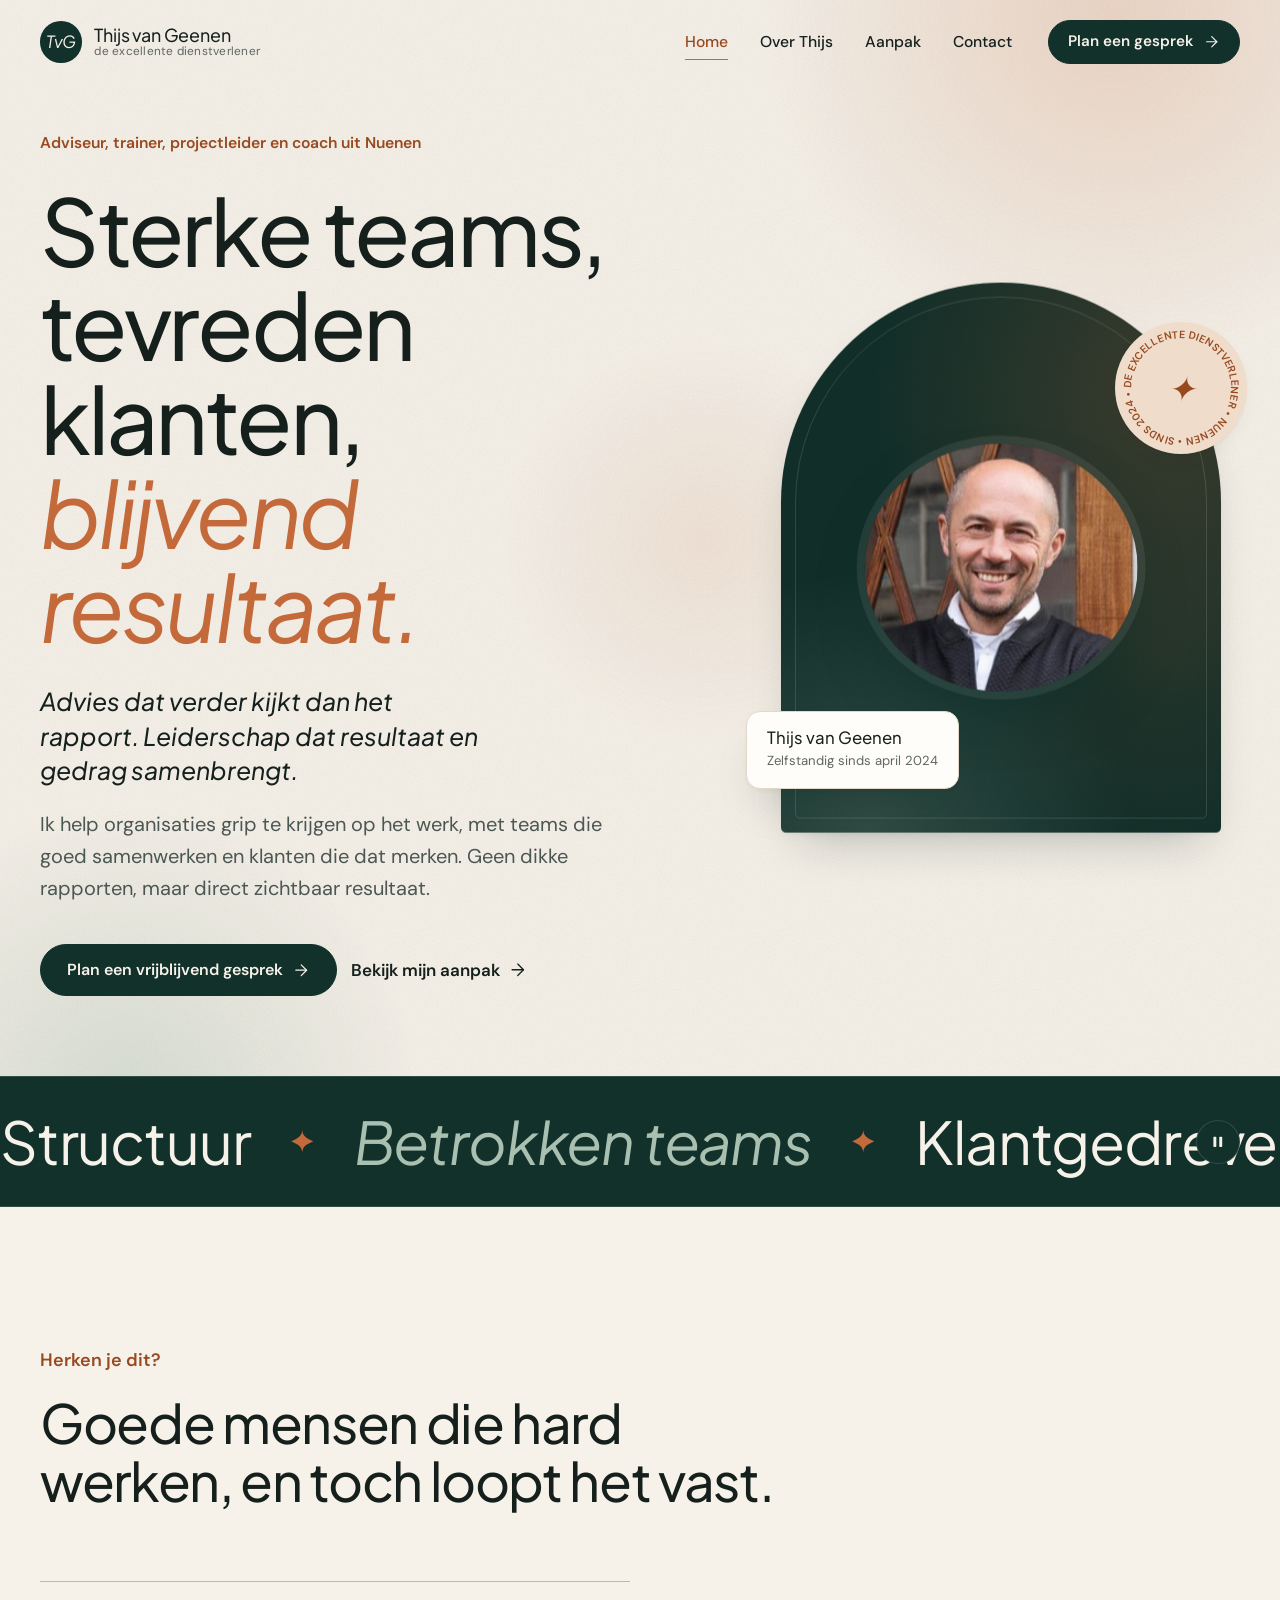
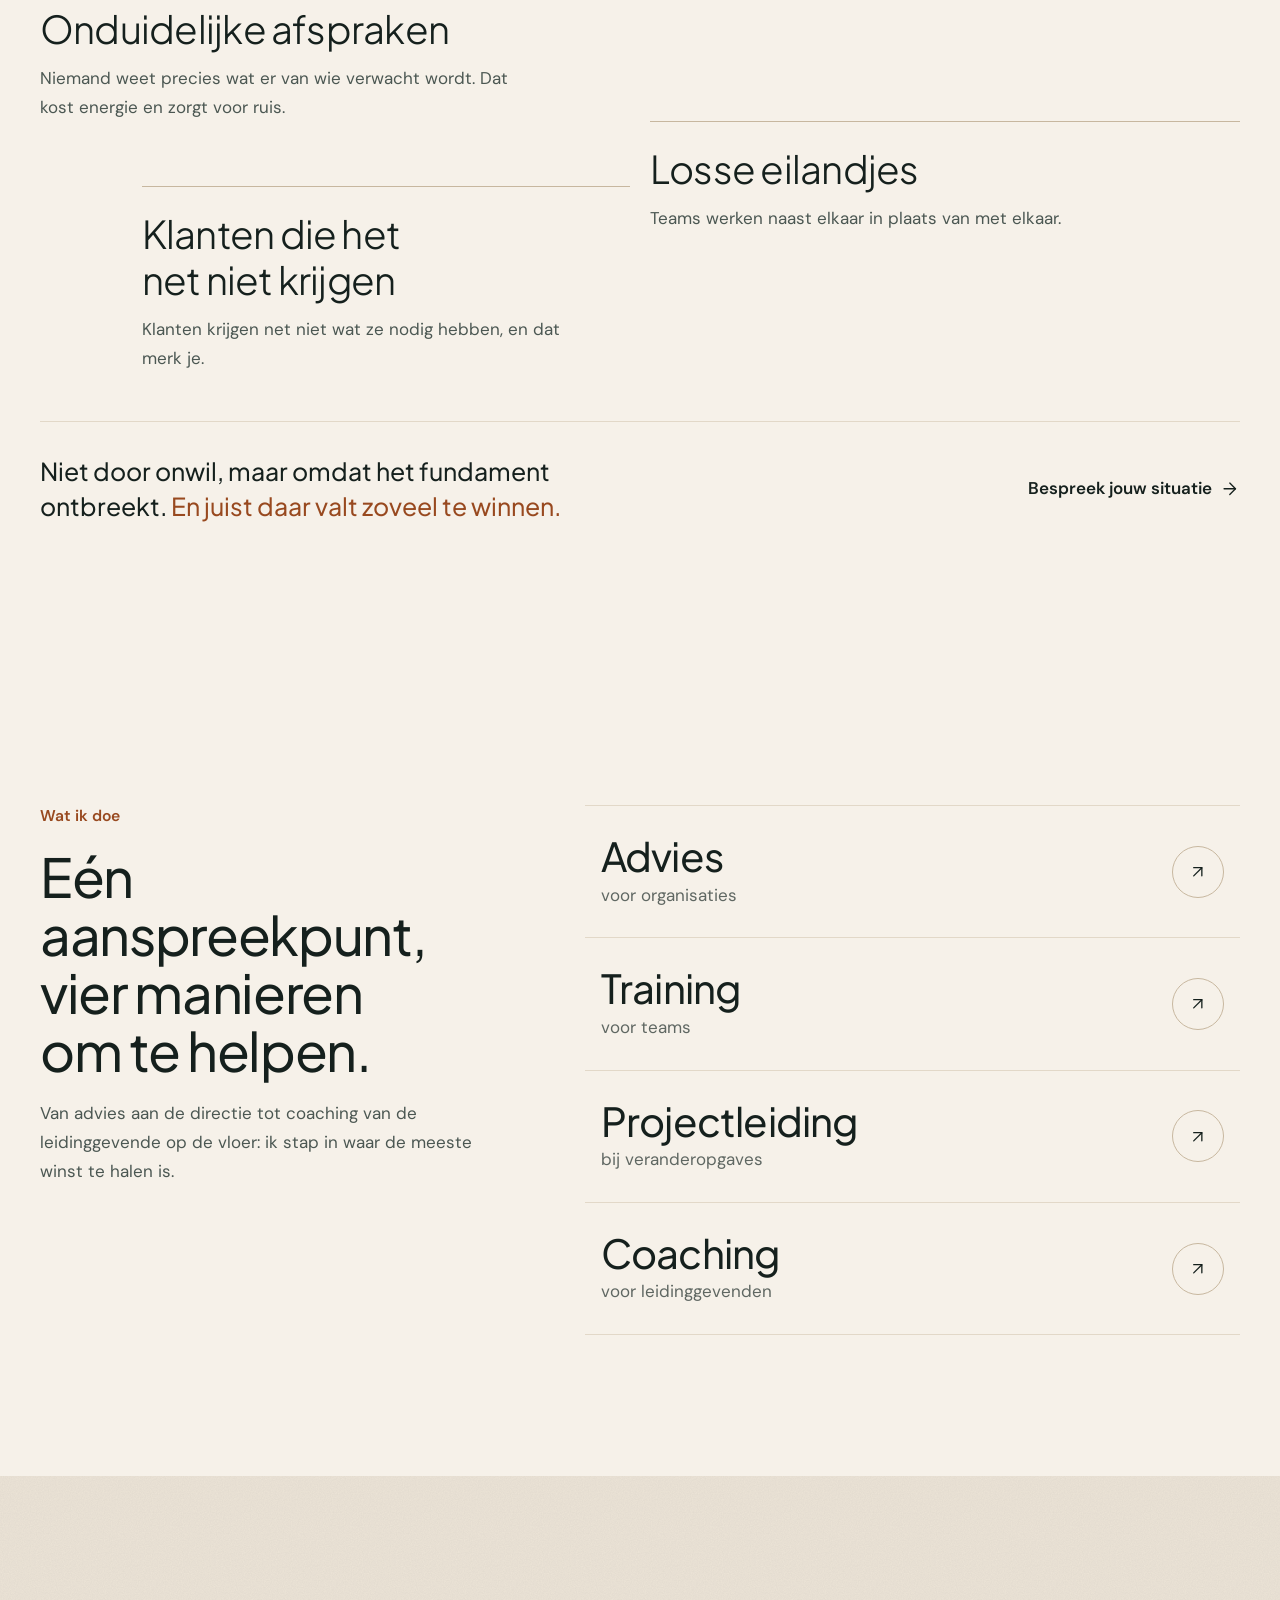
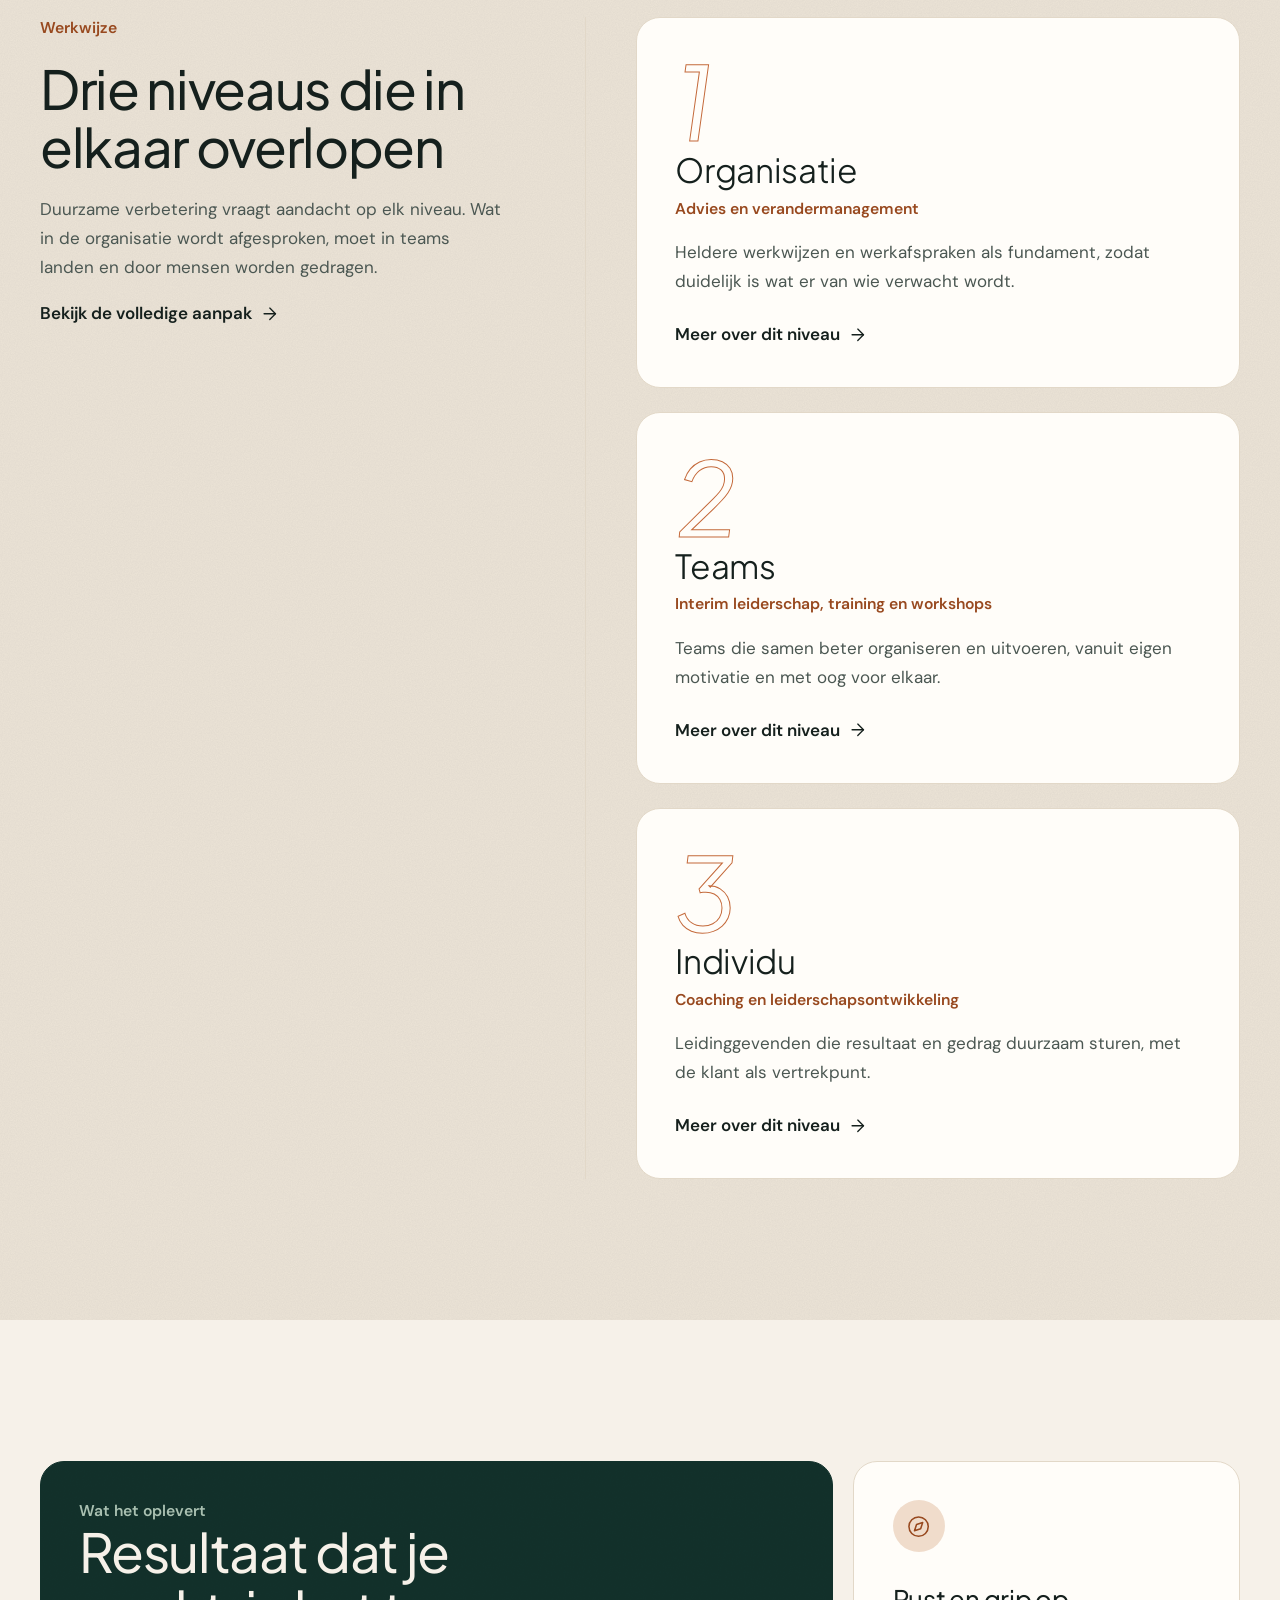
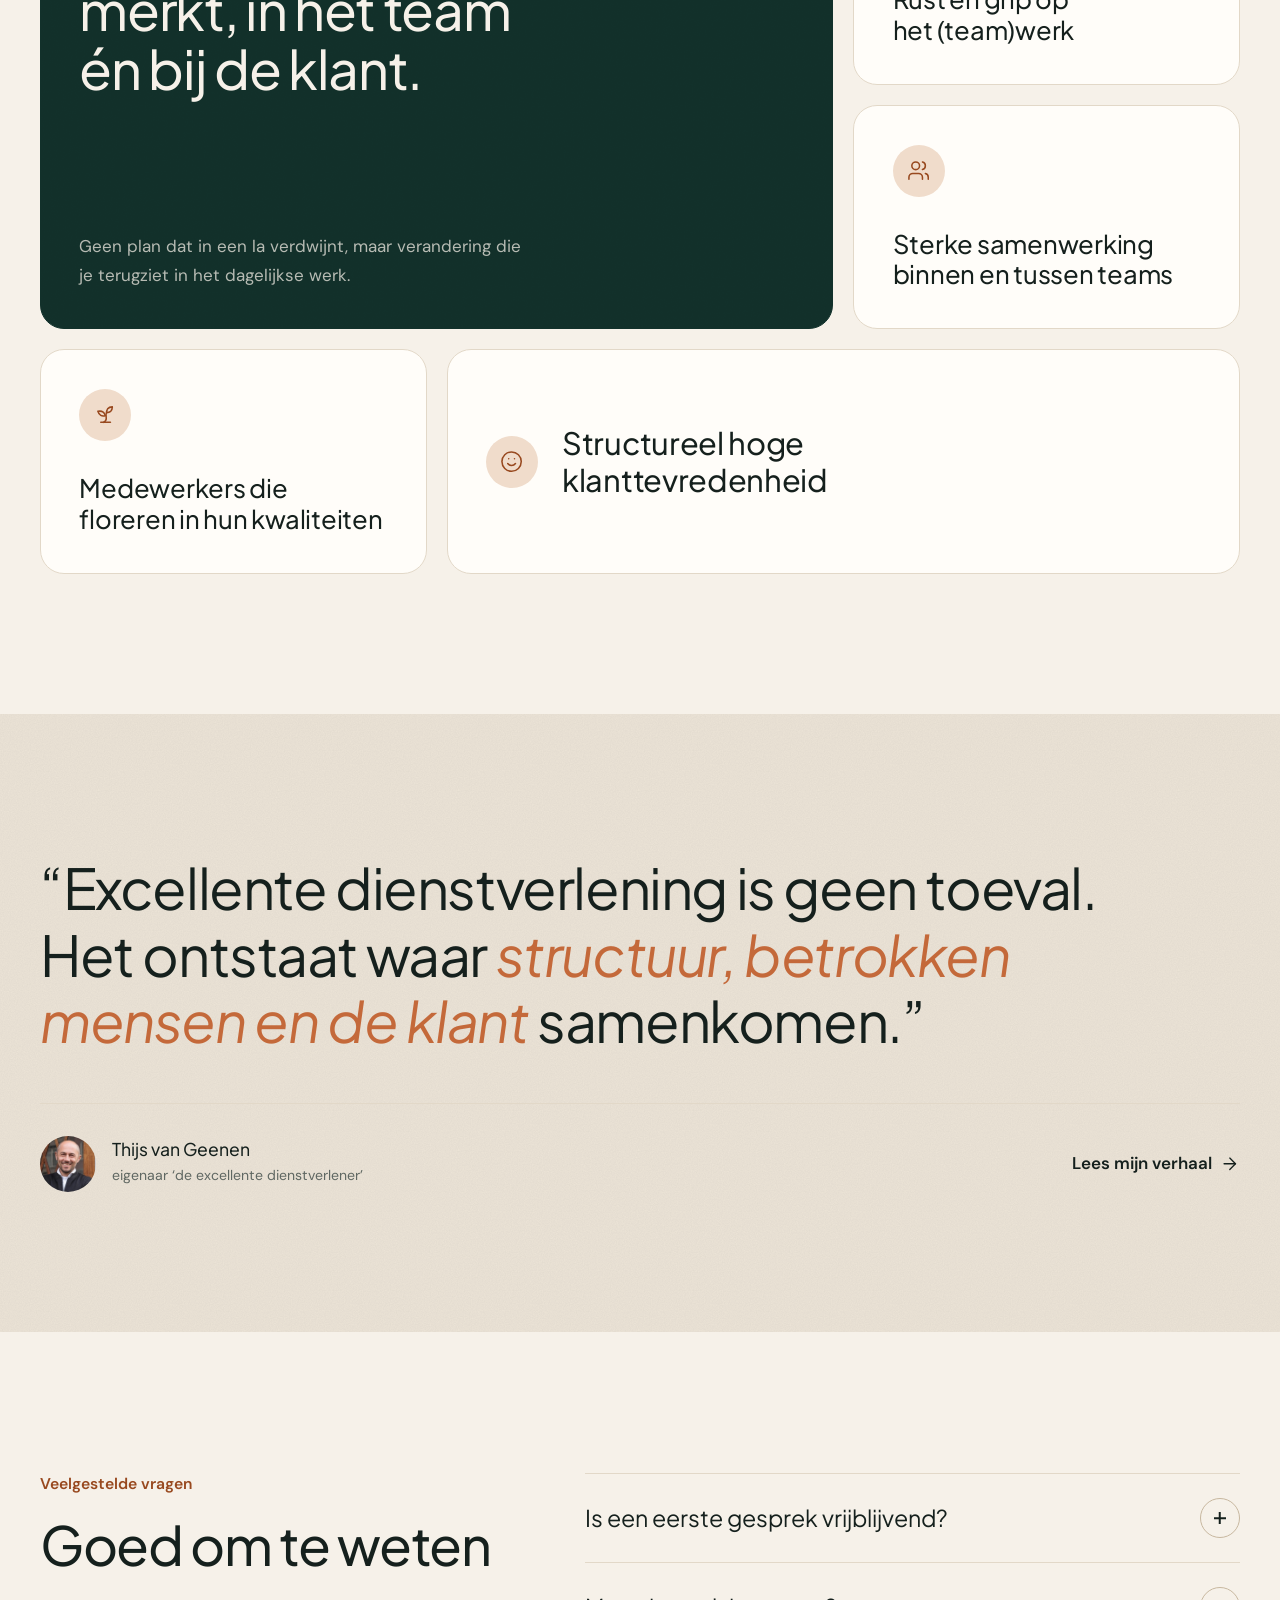
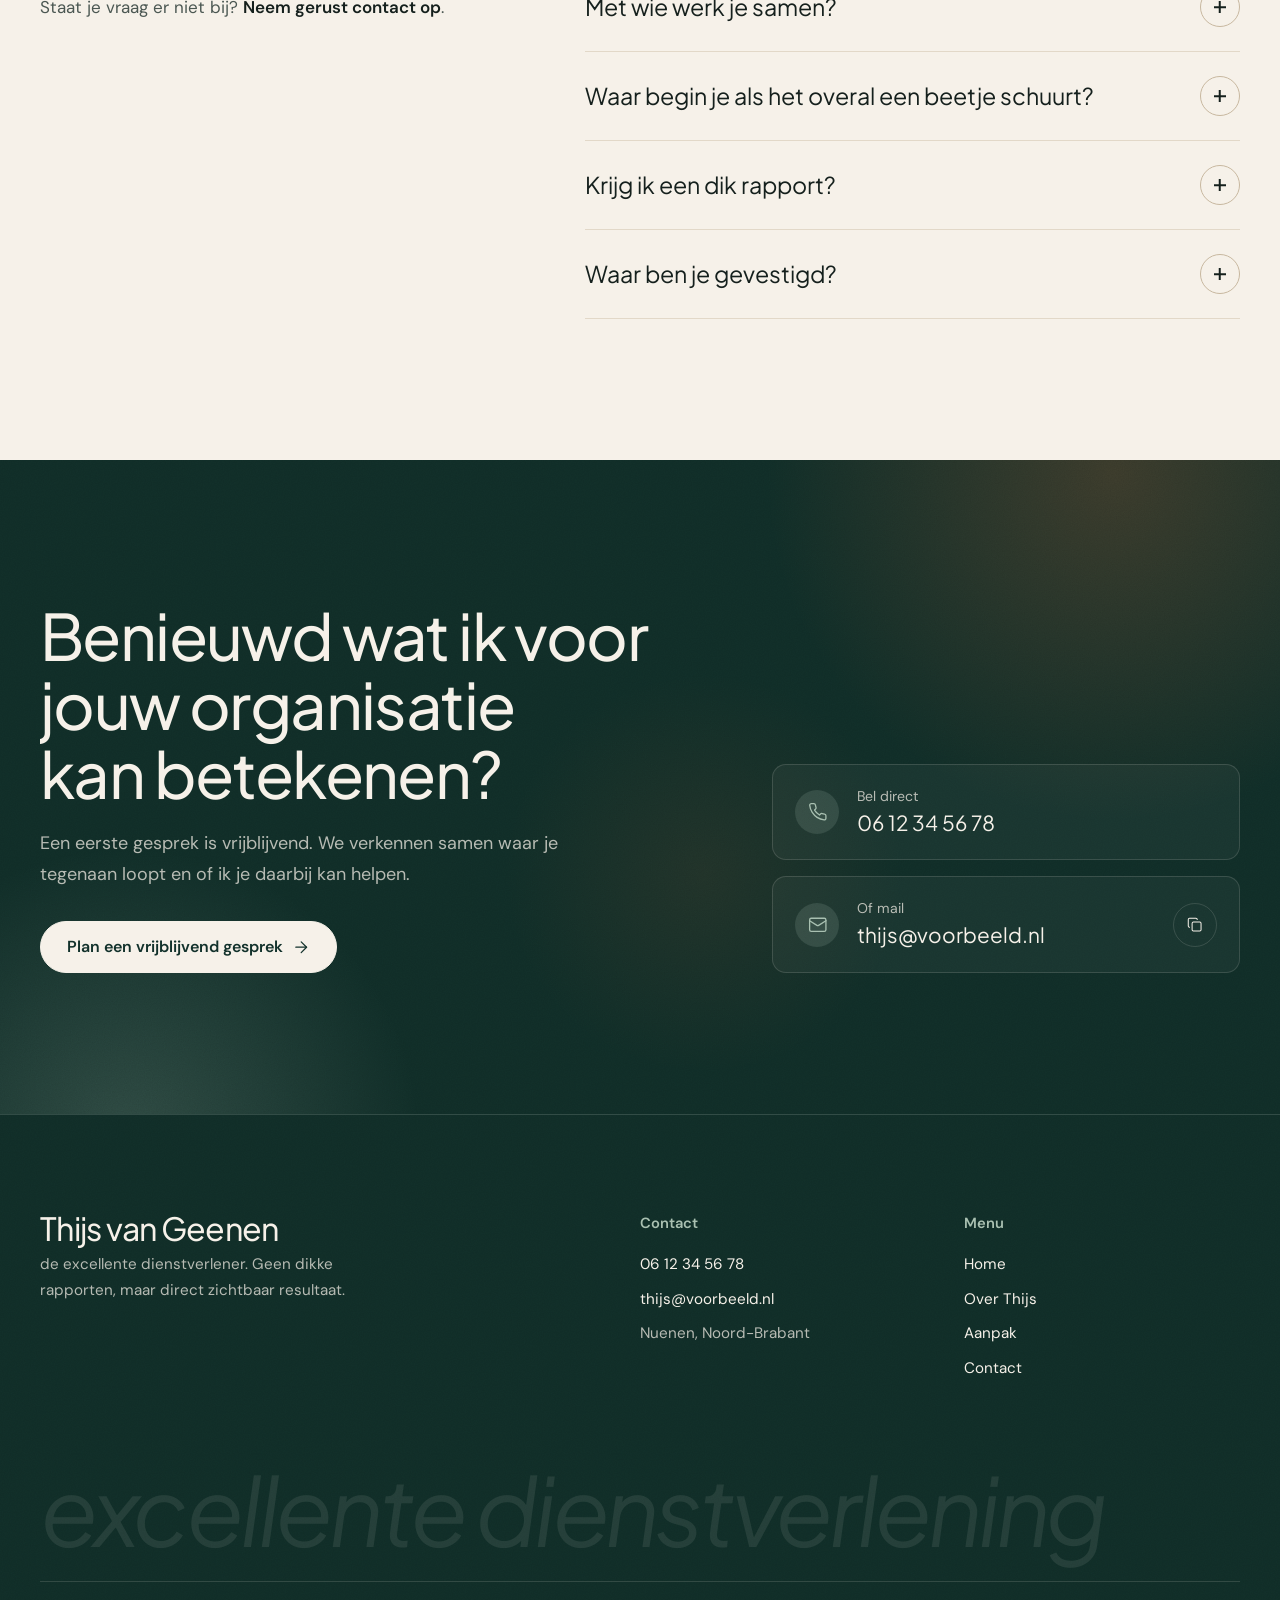
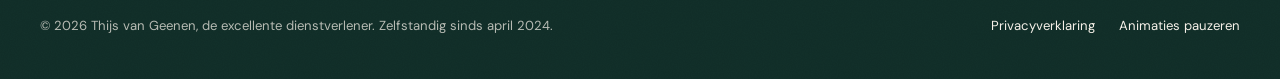
==== commit 03224146: "Vervang Fraunces door Plus Jakarta Sans als koplettertype De klant vond de sierlijke Fraunces-cursie" ====
--- a/index.html
+++ b/index.html
@@ -19,7 +19,7 @@
   <link rel="icon" href="assets/img/favicon.svg" type="image/svg+xml">
   <link rel="preconnect" href="https://fonts.googleapis.com">
   <link rel="preconnect" href="https://fonts.gstatic.com" crossorigin>
-  <link rel="stylesheet" href="https://fonts.googleapis.com/css2?family=Fraunces:ital,opsz,wght@0,9..144,300..600;1,9..144,300..600&amp;family=DM+Sans:ital,opsz,wght@0,9..40,400..700;1,9..40,400..700&amp;display=swap">
+  <link rel="stylesheet" href="https://fonts.googleapis.com/css2?family=Plus+Jakarta+Sans:ital,wght@0,300..700;1,300..700&amp;family=DM+Sans:ital,opsz,wght@0,9..40,400..700;1,9..40,400..700&amp;display=swap">
   <link rel="stylesheet" href="assets/css/style.css">
   <script type="application/ld+json">
 {
--- a/assets/css/style.css
+++ b/assets/css/style.css
@@ -44,7 +44,7 @@
   --warning: #C9962B;
 
   /* Typografie */
-  --font-display: "Fraunces", "Iowan Old Style", Georgia, serif;
+  --font-display: "Plus Jakarta Sans", system-ui, -apple-system, "Segoe UI", sans-serif;
   --font-body: "DM Sans", system-ui, -apple-system, "Segoe UI", sans-serif;
 
   /* Vorm & ruimte */
@@ -91,7 +91,7 @@
 
 h1, h2, h3 {
   font-family: var(--font-display);
-  font-weight: 350;
+  font-weight: 450;
   color: var(--text);
   margin: 0 0 1.25rem;
   font-optical-sizing: auto;
@@ -100,7 +100,7 @@
 h1 { font-size: clamp(2.6rem, 5.6vw, 5rem); line-height: 1.05; letter-spacing: -.03em; }
 h2 { font-size: clamp(2.1rem, 4.2vw, 3.6rem); line-height: 1.08; letter-spacing: -.025em; }
 h3 { font-size: 1.5rem; font-weight: 450; line-height: 1.2; letter-spacing: -.01em; }
-h1 em { font-style: italic; font-weight: 300; color: var(--accent); }
+h1 em { font-style: italic; font-weight: 400; color: var(--accent); }
 p { margin: 0 0 1.1rem; text-wrap: pretty; }
 
 .container { width: min(100% - 2 * var(--gutter), var(--container)); margin-inline: auto; }
@@ -220,7 +220,7 @@
   }
   .menu.open { opacity: 1; visibility: visible; }
   .menu-links { flex-direction: column; gap: 0; }
-  .menu-links a { display: block; padding: .6rem 0; font: 350 clamp(2.4rem, 11vw, 3.4rem)/1.15 var(--font-display); letter-spacing: -.02em; border-bottom: 1px solid var(--border); }
+  .menu-links a { display: block; padding: .6rem 0; font: 450 clamp(2.4rem, 11vw, 3.4rem)/1.15 var(--font-display); letter-spacing: -.02em; border-bottom: 1px solid var(--border); }
   .menu-links a::after { display: none; }
   .menu-links a, .menu > .btn, .menu-contact { opacity: 0; transform: translateY(24px); transition: opacity .6s var(--ease), transform .6s var(--ease); }
   .menu.open .menu-links a, .menu.open > .btn, .menu.open .menu-contact { opacity: 1; transform: none; }
@@ -277,7 +277,7 @@
 .hero-grid { display: grid; grid-template-columns: 1.35fr 1fr; gap: clamp(3rem, 6vw, 6rem); align-items: center; }
 .hero .eyebrow { margin-bottom: 1.75rem; }
 .hero h1 { font-size: clamp(3rem, 7.2vw, 6.5rem); line-height: 1.02; letter-spacing: -.035em; margin-bottom: 2rem; }
-.hero-sub { font: italic 350 clamp(1.25rem, 2vw, 1.55rem)/1.4 var(--font-display); color: var(--text); margin-bottom: 1.25rem; max-width: 34rem; }
+.hero-sub { font: italic 450 clamp(1.25rem, 2vw, 1.55rem)/1.4 var(--font-display); color: var(--text); margin-bottom: 1.25rem; max-width: 34rem; }
 
 /* Portretcompositie */
 .portrait-stage { position: relative; justify-self: center; width: min(100%, 440px); aspect-ratio: 4 / 5; }
@@ -314,14 +314,14 @@
 }
 .badge-ring { position: absolute; inset: 0; animation: spin 24s linear infinite; }
 .badge-ring text { font: 600 10.5px var(--font-body); letter-spacing: .24em; text-transform: uppercase; fill: currentColor; }
-.badge-core { font: italic 350 2.1rem/1 var(--font-display); color: var(--accent-ink); }
+.badge-core { font: italic 450 2.1rem/1 var(--font-display); color: var(--accent-ink); }
 @keyframes spin { to { transform: rotate(360deg); } }
 
 /* ---------- Marquee ---------- */
 .marquee { overflow: hidden; background: var(--ink); color: var(--on-ink); padding: clamp(1.4rem, 3vw, 2.2rem) 0; border-block: 1px solid var(--border-on-ink); }
 .marquee-track { display: flex; width: max-content; animation: marquee 38s linear infinite; }
 .marquee-group { display: flex; align-items: center; flex: none; }
-.marquee-item { display: inline-flex; align-items: center; gap: clamp(1.5rem, 3vw, 2.75rem); padding-right: clamp(1.5rem, 3vw, 2.75rem); font: 300 clamp(2rem, 4.6vw, 3.8rem)/1 var(--font-display); letter-spacing: -.02em; white-space: nowrap; }
+.marquee-item { display: inline-flex; align-items: center; gap: clamp(1.5rem, 3vw, 2.75rem); padding-right: clamp(1.5rem, 3vw, 2.75rem); font: 400 clamp(2rem, 4.6vw, 3.8rem)/1 var(--font-display); letter-spacing: -.02em; white-space: nowrap; }
 .marquee-item:nth-child(even) { font-style: italic; color: var(--sage); }
 .marquee-item svg { width: .45em; height: .45em; color: var(--accent); }
 @keyframes marquee { to { transform: translateX(-50%); } }
@@ -352,7 +352,7 @@
 }
 .service-row:hover::before, .service-row:focus-visible::before { transform: scaleX(1); }
 .service-title { display: grid; gap: .15rem; }
-.service-title strong { font: 350 clamp(1.7rem, 3.2vw, 2.5rem)/1.1 var(--font-display); letter-spacing: -.02em; color: var(--text); transition: transform .6s var(--ease); }
+.service-title strong { font: 450 clamp(1.7rem, 3.2vw, 2.5rem)/1.1 var(--font-display); letter-spacing: -.02em; color: var(--text); transition: transform .6s var(--ease); }
 .service-title span { color: var(--text-tertiary); }
 .service-row:hover .service-title strong { transform: translateX(10px); }
 .service-arrow { display: grid; place-items: center; width: 3.25rem; height: 3.25rem; border-radius: 50%; border: 1px solid var(--border-hover); color: var(--text); transition: transform .5s var(--ease), background .4s, color .4s, border-color .4s; }
@@ -380,7 +380,7 @@
 .levels::before, .levels::after { content: ""; position: absolute; left: 0; top: 0; bottom: 0; width: 1px; background: var(--border); }
 .levels::after { background: var(--accent); transform-origin: top; transform: scaleY(var(--lp, 0)); }
 .level-card { display: grid; grid-template-columns: auto 1fr; gap: 0 2rem; }
-.level-num { grid-row: span 4; font: italic 300 clamp(4rem, 8vw, 6.5rem)/.85 var(--font-display); letter-spacing: -.05em; color: transparent; -webkit-text-stroke: 1px var(--accent); transition: color .5s var(--ease); }
+.level-num { grid-row: span 4; font: italic 400 clamp(4rem, 8vw, 6.5rem)/.85 var(--font-display); letter-spacing: -.05em; color: transparent; -webkit-text-stroke: 1px var(--accent); transition: color .5s var(--ease); }
 .level-card:hover .level-num { color: var(--accent); }
 .level-card h3 { font-size: clamp(1.7rem, 2.6vw, 2.1rem); font-weight: 350; margin-bottom: .35rem; }
 .level-sub { font-size: .98rem; font-weight: 600; color: var(--accent-ink); margin-bottom: 1rem; }
@@ -407,7 +407,7 @@
 /* Manifest-citaat (ScrollReveal) */
 .manifesto { text-align: left; }
 .manifesto blockquote { margin: 0; }
-.manifesto-text { font: 300 clamp(2rem, 4.4vw, 3.9rem)/1.18 var(--font-display); letter-spacing: -.025em; color: var(--text); margin: 0 0 3rem; text-wrap: balance; }
+.manifesto-text { font: 400 clamp(2rem, 4.4vw, 3.9rem)/1.18 var(--font-display); letter-spacing: -.025em; color: var(--text); margin: 0 0 3rem; text-wrap: balance; }
 .js [data-scroll-reveal] .sr-word { opacity: .22; transition: opacity .25s linear; }
 .js [data-scroll-reveal] .sr-word.lit { opacity: 1; }
 .manifesto-text .sr-word.accent { font-style: italic; color: var(--accent); }
@@ -467,9 +467,9 @@
 /* Over Thijs: verhaal */
 .story { display: grid; grid-template-columns: 4fr 8fr; gap: clamp(2.5rem, 6vw, 6rem); align-items: start; }
 .story-body p { font-size: 1.1rem; }
-.story-body p:first-child::first-letter { float: left; font: 300 5.2rem/.8 var(--font-display); color: var(--accent); padding: .35rem .75rem 0 0; }
-.story-body .highlight { font: italic 350 clamp(1.4rem, 2.4vw, 1.8rem)/1.4 var(--font-display); color: var(--text); margin: 2.5rem 0; padding-left: 1.5rem; border-left: 2px solid var(--accent); }
-.aside-quote { font: italic 300 1.5rem/1.4 var(--font-display); color: var(--text); margin: 0; }
+.story-body p:first-child::first-letter { float: left; font: 400 5.2rem/.8 var(--font-display); color: var(--accent); padding: .35rem .75rem 0 0; }
+.story-body .highlight { font: italic 450 clamp(1.4rem, 2.4vw, 1.8rem)/1.4 var(--font-display); color: var(--text); margin: 2.5rem 0; padding-left: 1.5rem; border-left: 2px solid var(--accent); }
+.aside-quote { font: italic 400 1.5rem/1.4 var(--font-display); color: var(--text); margin: 0; }
 .aside-quote cite { display: block; margin-top: 1rem; font: 500 .9rem/1.4 var(--font-body); font-style: normal; color: var(--text-tertiary); }
 
 /* Drie fundamenten als trap: elke laag bouwt voort op de vorige */
@@ -506,7 +506,7 @@
 .level-service p { margin: 0; }
 .basis { display: grid; gap: .35rem; padding: 1.5rem 1.75rem; border-radius: var(--radius-lg); background: var(--ink); color: var(--on-ink-secondary); }
 .basis strong { font-size: .92rem; font-weight: 600; color: var(--sage); }
-.basis p { margin: 0; font: 350 1.3rem/1.4 var(--font-display); color: var(--on-ink); }
+.basis p { margin: 0; font: 450 1.3rem/1.4 var(--font-display); color: var(--on-ink); }
 
 /* Contact */
 .contact-hero { display: grid; grid-template-columns: 1fr 1.05fr; gap: clamp(3rem, 6vw, 6rem); align-items: start; }
@@ -551,12 +551,12 @@
 .site-footer { position: relative; isolation: isolate; overflow: hidden; background: var(--ink); color: var(--on-ink-secondary); padding: clamp(4rem, 8vw, 6rem) 0 2rem; font-size: .95rem; border-top: 1px solid var(--border-on-ink); }
 .footer-grid { display: grid; grid-template-columns: 2fr 1fr 1fr; gap: 3rem; }
 .footer-brand p { max-width: 22rem; }
-.footer-name { font: 350 2rem/1.1 var(--font-display); color: var(--on-ink); letter-spacing: -.02em; margin-bottom: .35rem; }
+.footer-name { font: 450 2rem/1.1 var(--font-display); color: var(--on-ink); letter-spacing: -.02em; margin-bottom: .35rem; }
 .footer-title { font-size: .92rem; font-weight: 600; color: var(--sage); margin-bottom: 1rem; }
 .site-footer ul { list-style: none; margin: 0; padding: 0; display: grid; gap: .55rem; }
 .site-footer a { color: var(--on-ink); text-decoration: none; background: linear-gradient(currentColor, currentColor) 0 100% / 0 1px no-repeat; transition: background-size .45s var(--ease); }
 .site-footer a:hover { background-size: 100% 1px; }
-.footer-word { margin: clamp(3rem, 7vw, 5rem) 0 1.5rem; font: italic 300 clamp(2.2rem, 7.4vw, 7rem)/1 var(--font-display); letter-spacing: -.045em; color: rgba(var(--bg-rgb), .09); white-space: nowrap; user-select: none; }
+.footer-word { margin: clamp(3rem, 7vw, 5rem) 0 1.5rem; font: italic 400 clamp(2.2rem, 7.4vw, 7rem)/1 var(--font-display); letter-spacing: -.045em; color: rgba(var(--bg-rgb), .09); white-space: nowrap; user-select: none; }
 .footer-bottom { display: flex; flex-wrap: wrap; align-items: center; justify-content: space-between; gap: .75rem 2rem; padding-top: 1.5rem; border-top: 1px solid var(--border-on-ink); font-size: .82rem; }
 .footer-bottom p { margin: 0; }
 .footer-legal { display: flex; flex-wrap: wrap; align-items: center; gap: .25rem 1.5rem; }
@@ -592,7 +592,7 @@
 .pain h3 { margin: 0 0 .75rem; font-size: clamp(1.75rem, 3vw, 2.4rem); font-weight: 350; letter-spacing: -.02em; }
 .pain p { margin: 0; max-width: 30rem; }
 .pains-close { display: flex; flex-wrap: wrap; align-items: center; justify-content: space-between; gap: 1rem 2rem; margin-top: clamp(2rem, 4vw, 3rem); padding-top: 2rem; border-top: 1px solid var(--border); }
-.pains-close p { margin: 0; font: 350 clamp(1.25rem, 2vw, 1.55rem)/1.4 var(--font-display); color: var(--text); max-width: 40rem; }
+.pains-close p { margin: 0; font: 450 clamp(1.25rem, 2vw, 1.55rem)/1.4 var(--font-display); color: var(--text); max-width: 40rem; }
 .pains-close strong { font-weight: 450; color: var(--accent-ink); }
 
 /* FAQ */
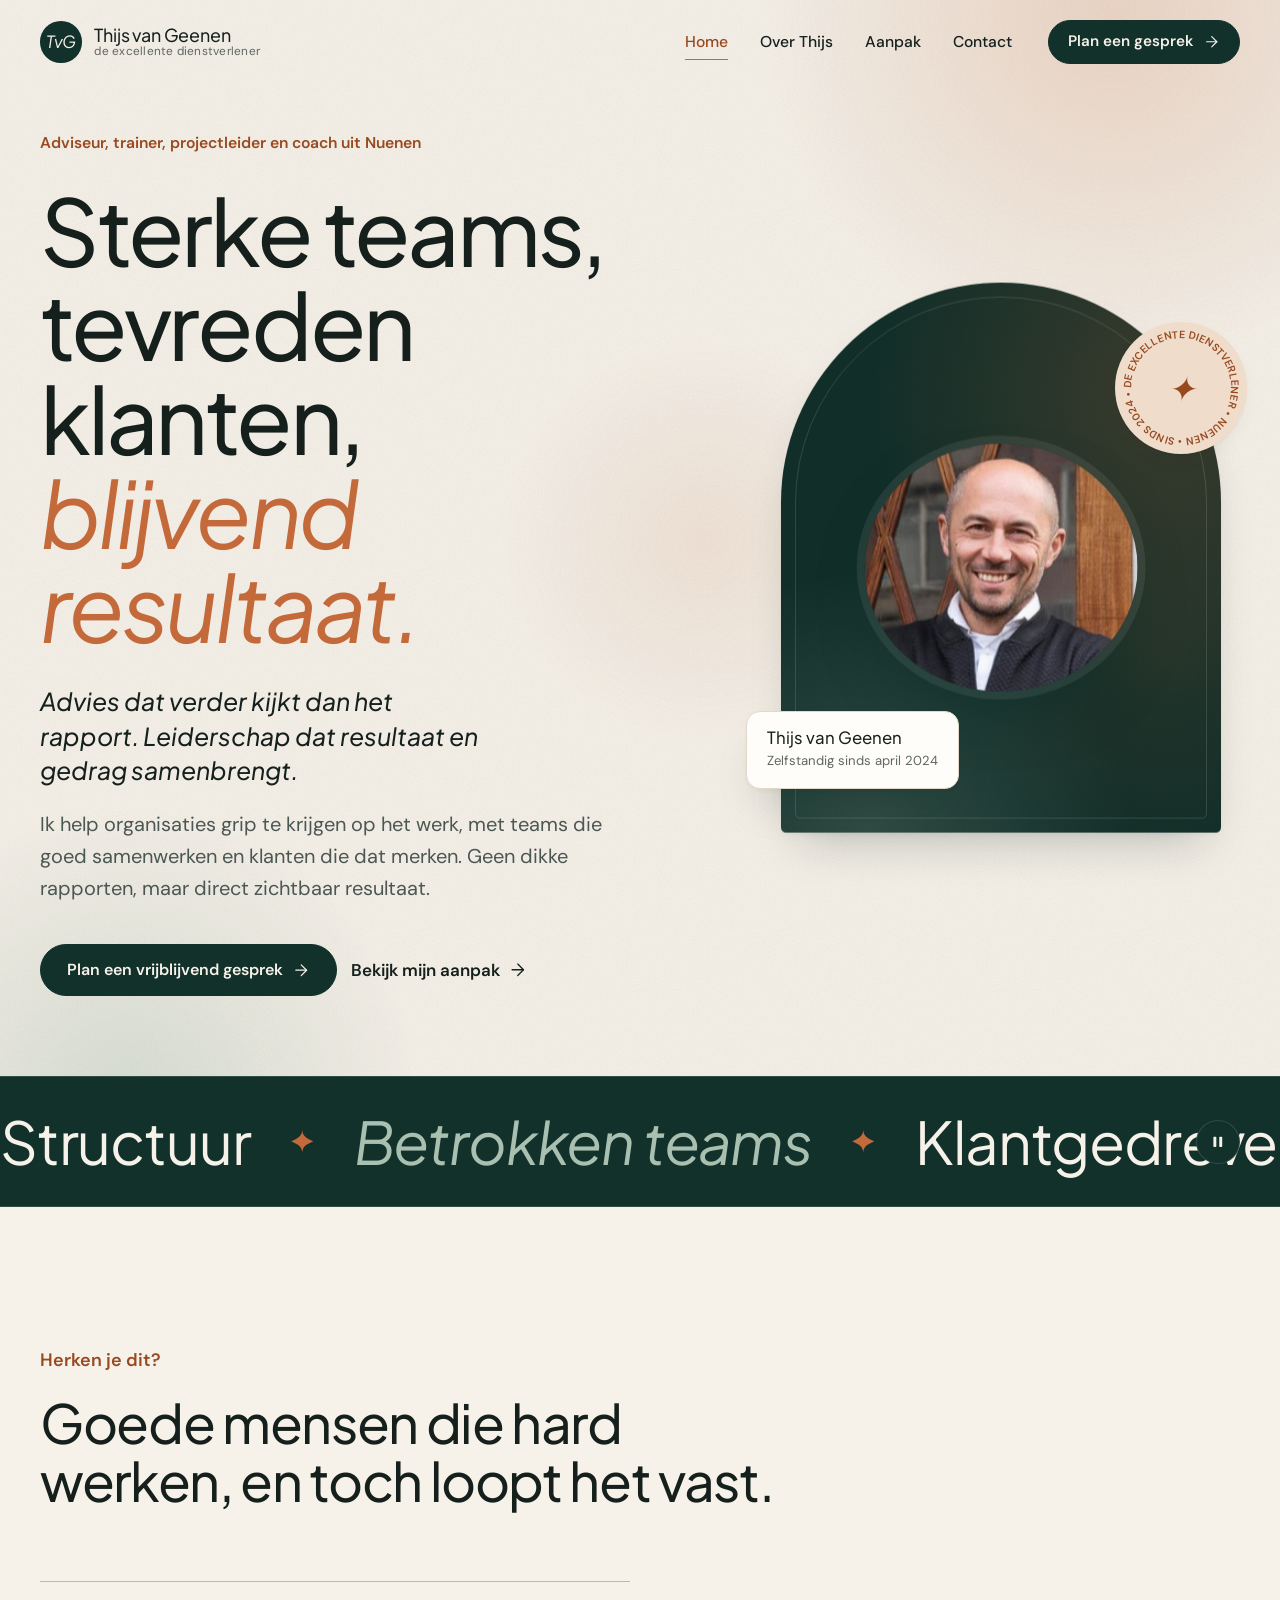
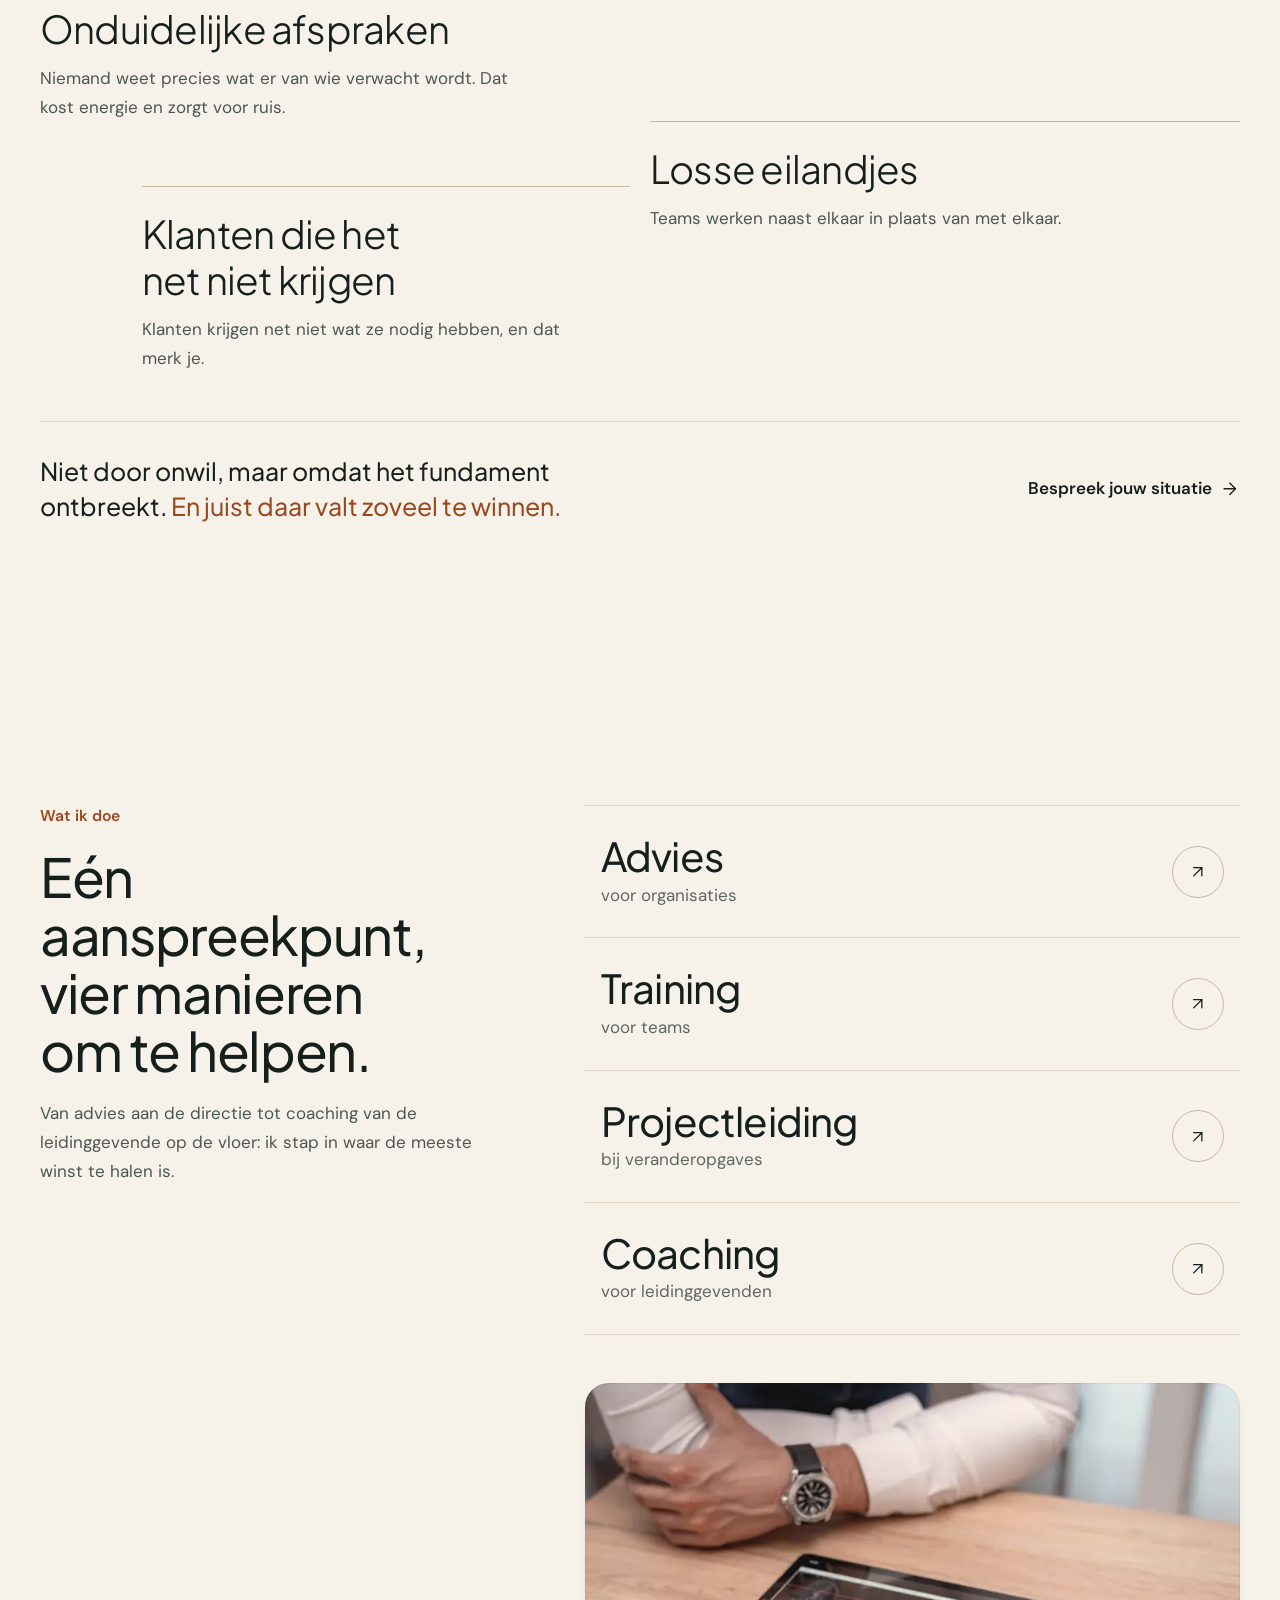
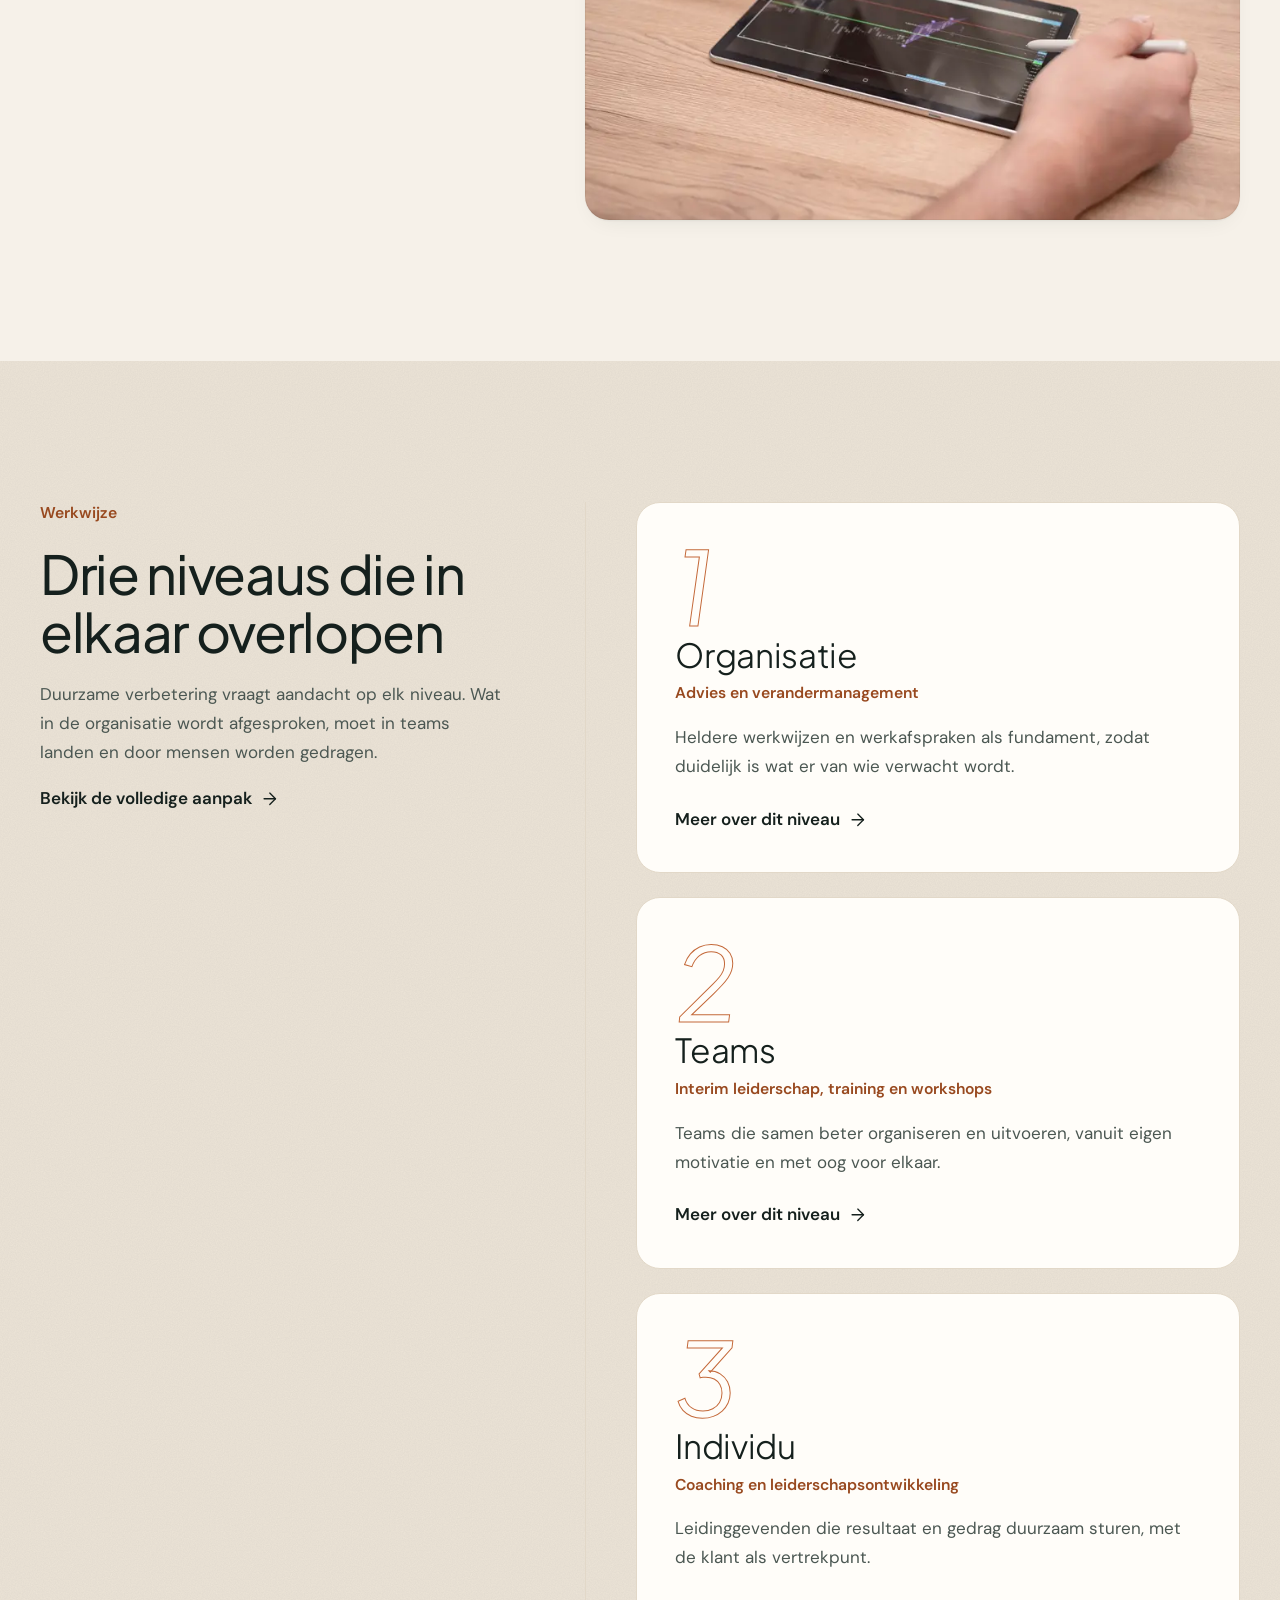
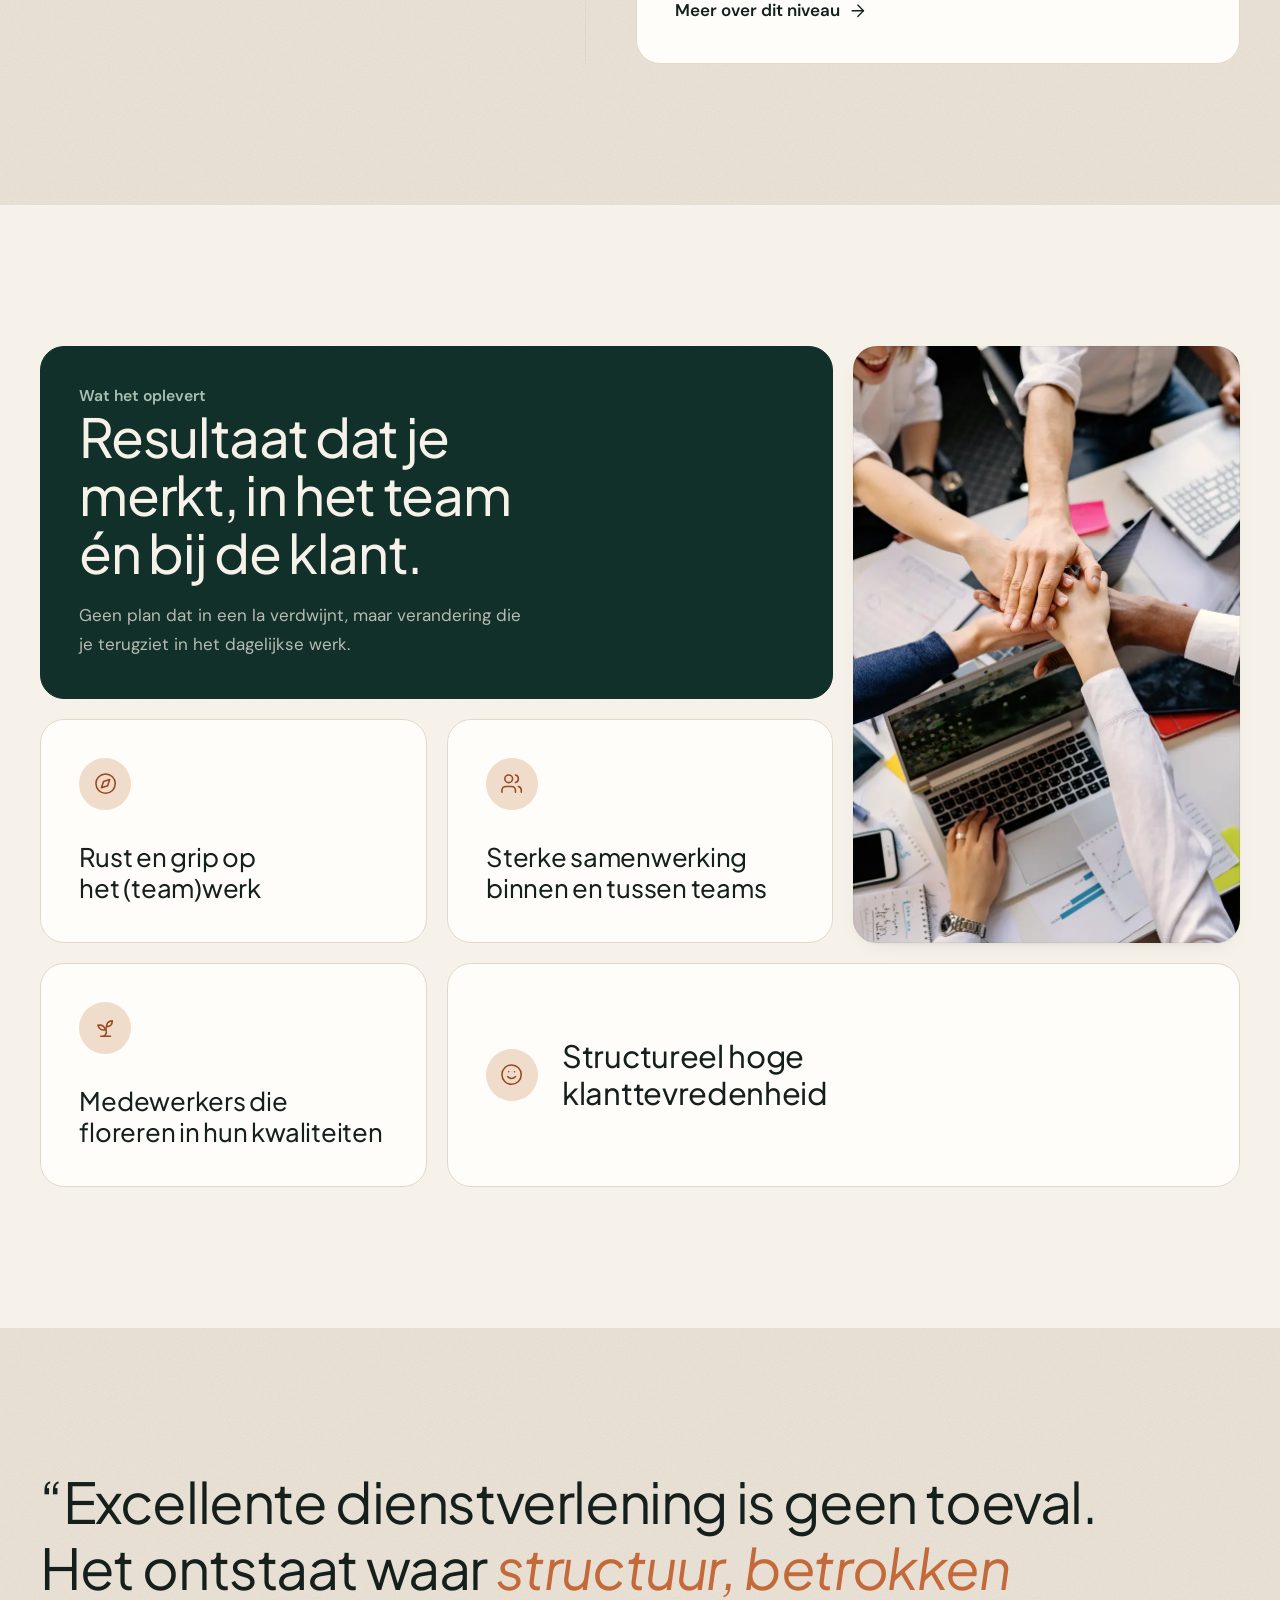
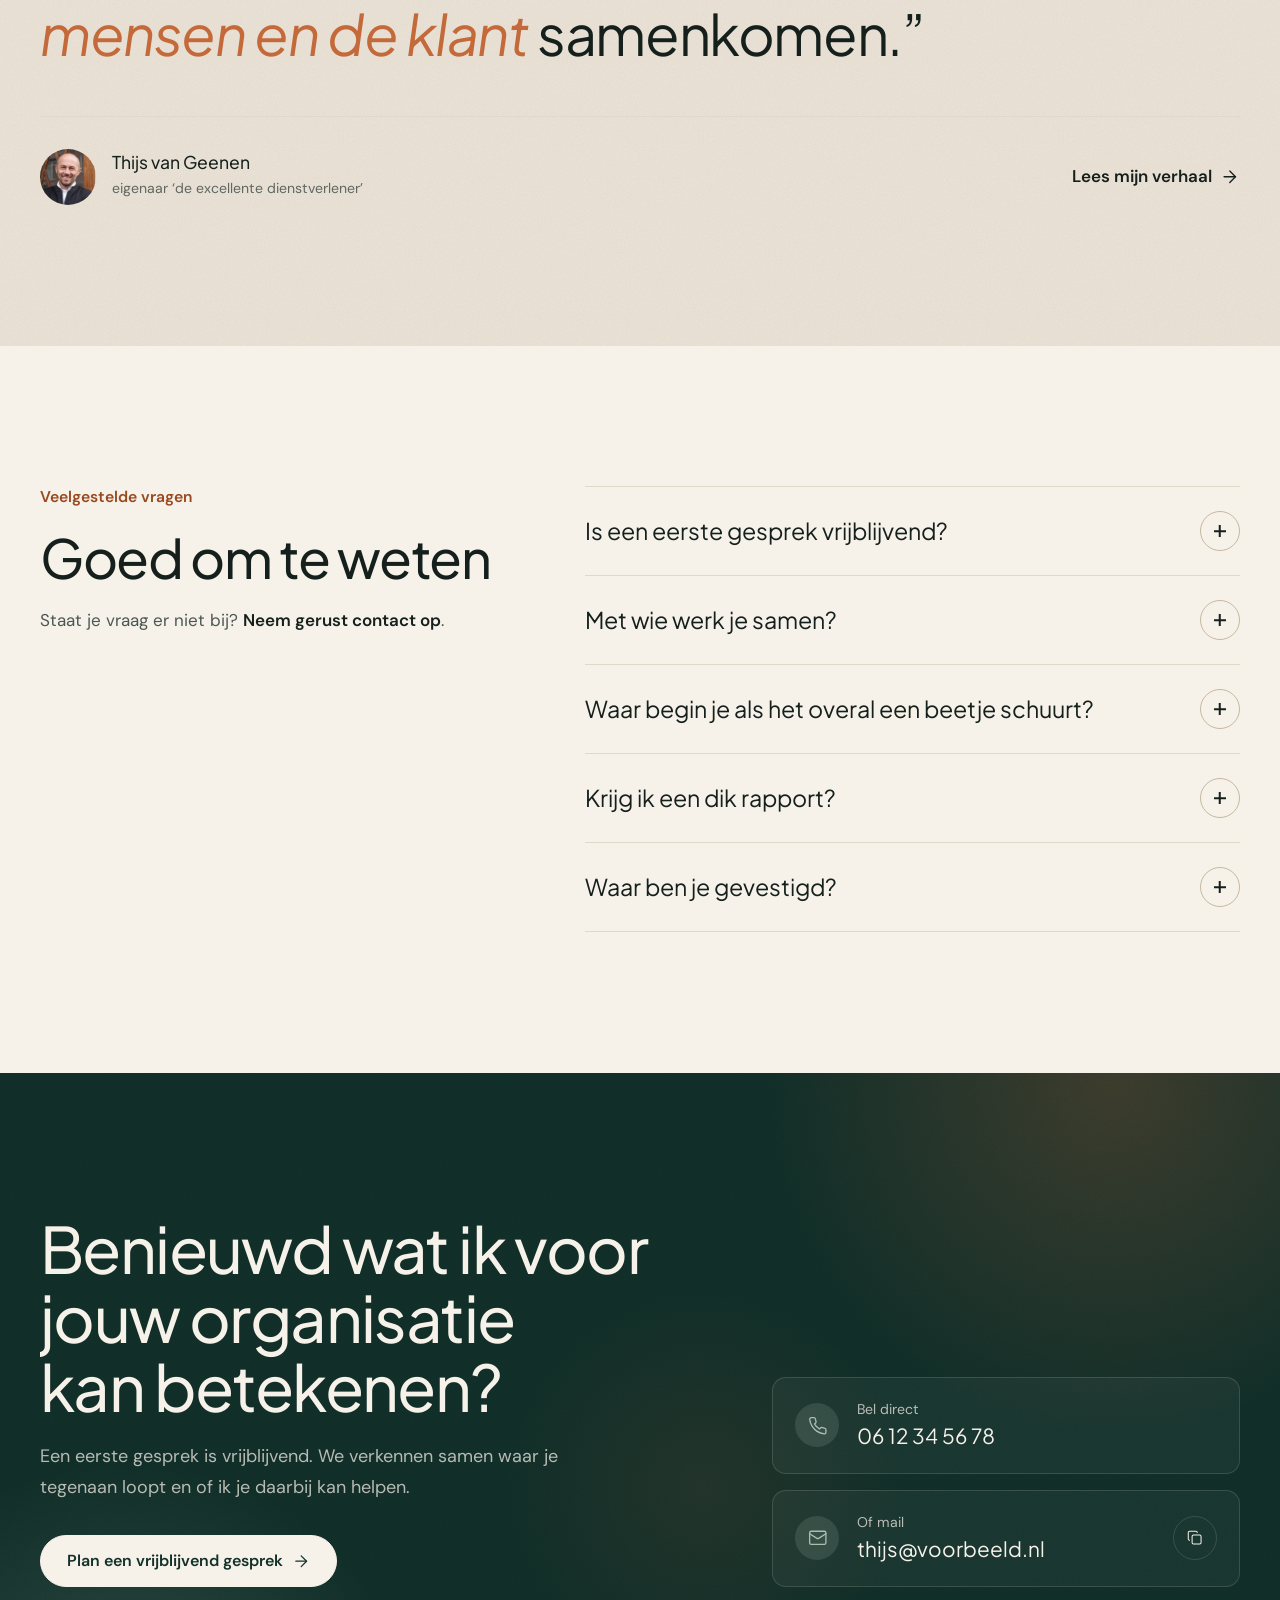
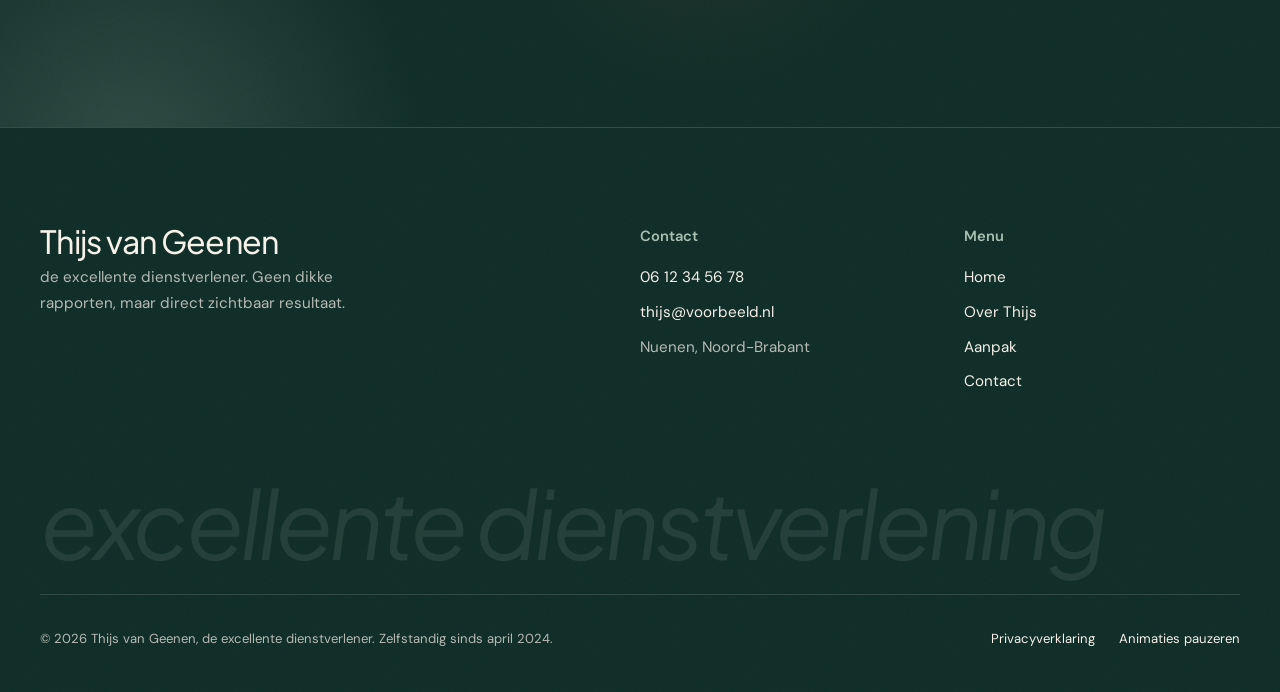
==== commit e6072463: "Voeg sfeerfoto's toe aan home en aanpak Vijf foto's, elk op één vaste plek waar ze de inhoud onderst" ====
--- a/index.html
+++ b/index.html
@@ -246,12 +246,17 @@
           <h2 data-split>Eén aanspreekpunt, vier manieren om te helpen.</h2>
           <p data-reveal>Van advies aan de directie tot coaching van de leidinggevende op de vloer: ik stap in waar de meeste winst te halen is.</p>
         </div>
+        <div class="services-col">
         <ul class="services" data-stagger>
           <li><a class="service-row" href="aanpak/#niveau-1"><span class="service-title"><strong>Advies</strong><span>voor organisaties</span></span><span class="service-arrow"><svg class="icon" viewBox="0 0 24 24" aria-hidden="true"><path d="M7 7h10v10"/><path d="M7 17 17 7"/></svg></span></a></li>
           <li><a class="service-row" href="aanpak/#niveau-2"><span class="service-title"><strong>Training</strong><span>voor teams</span></span><span class="service-arrow"><svg class="icon" viewBox="0 0 24 24" aria-hidden="true"><path d="M7 7h10v10"/><path d="M7 17 17 7"/></svg></span></a></li>
           <li><a class="service-row" href="aanpak/#niveau-2"><span class="service-title"><strong>Projectleiding</strong><span>bij veranderopgaves</span></span><span class="service-arrow"><svg class="icon" viewBox="0 0 24 24" aria-hidden="true"><path d="M7 7h10v10"/><path d="M7 17 17 7"/></svg></span></a></li>
           <li><a class="service-row" href="aanpak/#niveau-3"><span class="service-title"><strong>Coaching</strong><span>voor leidinggevenden</span></span><span class="service-arrow"><svg class="icon" viewBox="0 0 24 24" aria-hidden="true"><path d="M7 7h10v10"/><path d="M7 17 17 7"/></svg></span></a></li>
         </ul>
+        <figure class="photo photo-services" data-reveal>
+          <img src="assets/img/foto/overleg-tablet-800.webp" srcset="assets/img/foto/overleg-tablet-800.webp 800w, assets/img/foto/overleg-tablet-1400.webp 1400w" sizes="(max-width: 1024px) 92vw, 680px" width="1400" height="934" loading="lazy" decoding="async" alt="Adviesgesprek aan een houten tafel: met een pen worden cijfers op een tablet toegelicht">
+        </figure>
+        </div>
       </div>
     </section>
 
@@ -304,6 +309,9 @@
           </div>
           <p>Geen plan dat in een la verdwijnt, maar verandering die je terugziet in het dagelijkse werk.</p>
         </div>
+        <figure class="photo bento-photo">
+          <img src="assets/img/foto/teamresultaat-800.webp" srcset="assets/img/foto/teamresultaat-800.webp 800w, assets/img/foto/teamresultaat-1334.webp 1334w" sizes="(max-width: 760px) 92vw, (max-width: 1024px) 46vw, 400px" width="1334" height="2000" loading="lazy" decoding="async" alt="Een team legt boven een werktafel met laptops de handen op elkaar">
+        </figure>
         <div class="card outcome bento-a"><span class="outcome-icon"><svg class="icon" viewBox="0 0 24 24" aria-hidden="true"><circle cx="12" cy="12" r="10"/><path d="m16.24 7.76-2.12 6.36-6.36 2.12 2.12-6.36 6.36-2.12z"/></svg></span><h3>Rust en grip op het (team)werk</h3></div>
         <div class="card outcome bento-b"><span class="outcome-icon"><svg class="icon" viewBox="0 0 24 24" aria-hidden="true"><path d="M16 21v-2a4 4 0 0 0-4-4H6a4 4 0 0 0-4 4v2"/><circle cx="9" cy="7" r="4"/><path d="M22 21v-2a4 4 0 0 0-3-3.87"/><path d="M16 3.13a4 4 0 0 1 0 7.75"/></svg></span><h3>Sterke samenwerking binnen en tussen teams</h3></div>
         <div class="card outcome bento-c"><span class="outcome-icon"><svg class="icon" viewBox="0 0 24 24" aria-hidden="true"><path d="M7 20h10"/><path d="M10 20c5.5-2.5.8-6.4 3-10"/><path d="M9.5 9.4c1.1.8 1.8 2.2 2.3 3.7-2 .4-3.5.4-4.8-.3-1.2-.6-2.3-1.9-3-4.2 2.8-.5 4.4 0 5.5.8z"/><path d="M14.1 6a7 7 0 0 0-1.1 4c1.9-.1 3.3-.6 4.3-1.4 1-1 1.6-2.3 1.7-4.6-2.7.1-4 1-4.9 2z"/></svg></span><h3>Medewerkers die floreren in hun kwaliteiten</h3></div>
--- a/assets/css/style.css
+++ b/assets/css/style.css
@@ -375,6 +375,15 @@
 .card:focus-within { border-color: var(--accent); }
 a.card { display: block; color: inherit; text-decoration: none; }
 
+/* Foto's: afgeronde uitsnede, dunne rand, rustige zoom bij hover */
+.photo { position: relative; overflow: hidden; margin: 0; border-radius: var(--radius-lg); background: var(--surface-alt); box-shadow: var(--shadow-sm); }
+.photo::after { content: ""; position: absolute; inset: 0; border-radius: inherit; box-shadow: inset 0 0 0 1px rgba(var(--ink-rgb), .06); pointer-events: none; }
+.photo img { width: 100%; height: 100%; object-fit: cover; transition: transform 1.4s var(--ease); }
+@media (hover: hover) { .photo:hover img { transform: scale(1.035); } }
+.services-col { display: grid; gap: clamp(2rem, 4vw, 3rem); }
+.photo-services { aspect-ratio: 3 / 2; }
+.level-photo { aspect-ratio: 16 / 10; margin-bottom: .5rem; }
+
 /* Drie niveaus */
 .levels { position: relative; list-style: none; margin: 0; padding: 0 0 0 clamp(1.5rem, 4vw, 3.5rem); display: grid; gap: 1.5rem; }
 .levels::before, .levels::after { content: ""; position: absolute; left: 0; top: 0; bottom: 0; width: 1px; background: var(--border); }
@@ -388,7 +397,7 @@
 .level-card .link { justify-self: start; }
 
 /* Bento: wat het oplevert */
-.bento { display: grid; grid-template-columns: repeat(3, 1fr); gap: 1.25rem; grid-template-areas: "intro intro a" "intro intro b" "c d d"; }
+.bento { display: grid; grid-template-columns: repeat(3, 1fr); gap: 1.25rem; grid-template-areas: "intro intro photo" "intro intro photo" "a b photo" "c d d"; }
 .bento-intro { grid-area: intro; background: var(--ink); border-color: var(--ink); color: var(--on-ink-secondary); display: flex; flex-direction: column; justify-content: space-between; min-height: 22rem; }
 .bento-intro h2 { color: var(--on-ink); max-width: 30rem; }
 .bento-intro p { max-width: 28rem; margin: 0; }
@@ -396,8 +405,10 @@
 .bento-intro:hover { border-color: var(--ink-2); }
 .bento-intro::before { background: radial-gradient(520px circle at var(--mx, 50%) var(--my, 50%), rgba(var(--sage-rgb), .16), transparent 60%); }
 .bento-a { grid-area: a; } .bento-b { grid-area: b; } .bento-c { grid-area: c; } .bento-d { grid-area: d; }
+.bento-photo { grid-area: photo; min-height: 18rem; }
+.bento-photo img { position: absolute; inset: 0; object-position: 50% 45%; }
 .outcome { display: flex; flex-direction: column; justify-content: space-between; gap: 2rem; min-height: 11.5rem; }
-.outcome-icon { display: grid; place-items: center; width: 3.25rem; height: 3.25rem; border-radius: 50%; background: var(--accent-soft); color: var(--accent-ink); transition: transform .6s var(--ease); }
+.outcome-icon { display: grid; place-items: center; flex: none; width: 3.25rem; height: 3.25rem; border-radius: 50%; background: var(--accent-soft); color: var(--accent-ink); transition: transform .6s var(--ease); }
 .outcome-icon .icon { width: 1.45rem; height: 1.45rem; }
 .outcome:hover .outcome-icon { transform: rotate(-10deg) scale(1.06); }
 .outcome h3 { margin: 0; font-size: clamp(1.35rem, 2vw, 1.6rem); }
@@ -650,7 +661,7 @@
 @media (max-width: 1024px) {
   .hero-grid, .page-hero-grid, .split, .story, .level-detail, .contact-hero, .cta-grid { grid-template-columns: 1fr; }
   .sticky { position: static; }
-  .bento { grid-template-columns: 1fr 1fr; grid-template-areas: "intro intro" "a b" "c d"; }
+  .bento { grid-template-columns: 1fr 1fr; grid-template-areas: "intro intro" "photo a" "photo b" "c d"; }
   .hero { min-height: 0; }
   .hero .portrait-stage { width: min(100%, 400px); justify-self: start; }
 }
@@ -660,7 +671,8 @@
   body { font-size: 1rem; }
   .hero { padding-top: calc(var(--header-h) + 2rem); }
   .actions .btn { flex: 1 1 100%; }
-  .bento { grid-template-columns: 1fr; grid-template-areas: "intro" "a" "b" "c" "d"; }
+  .bento { grid-template-columns: 1fr; grid-template-areas: "intro" "photo" "a" "b" "c" "d"; }
+  .bento-photo { min-height: 0; aspect-ratio: 5 / 4; }
   .bento-intro, .outcome { min-height: 0; }
   .outcome { gap: 1.75rem; }
   .service-row { grid-template-columns: minmax(0, 1fr) auto; gap: 1rem; padding: 1.4rem .25rem; }
